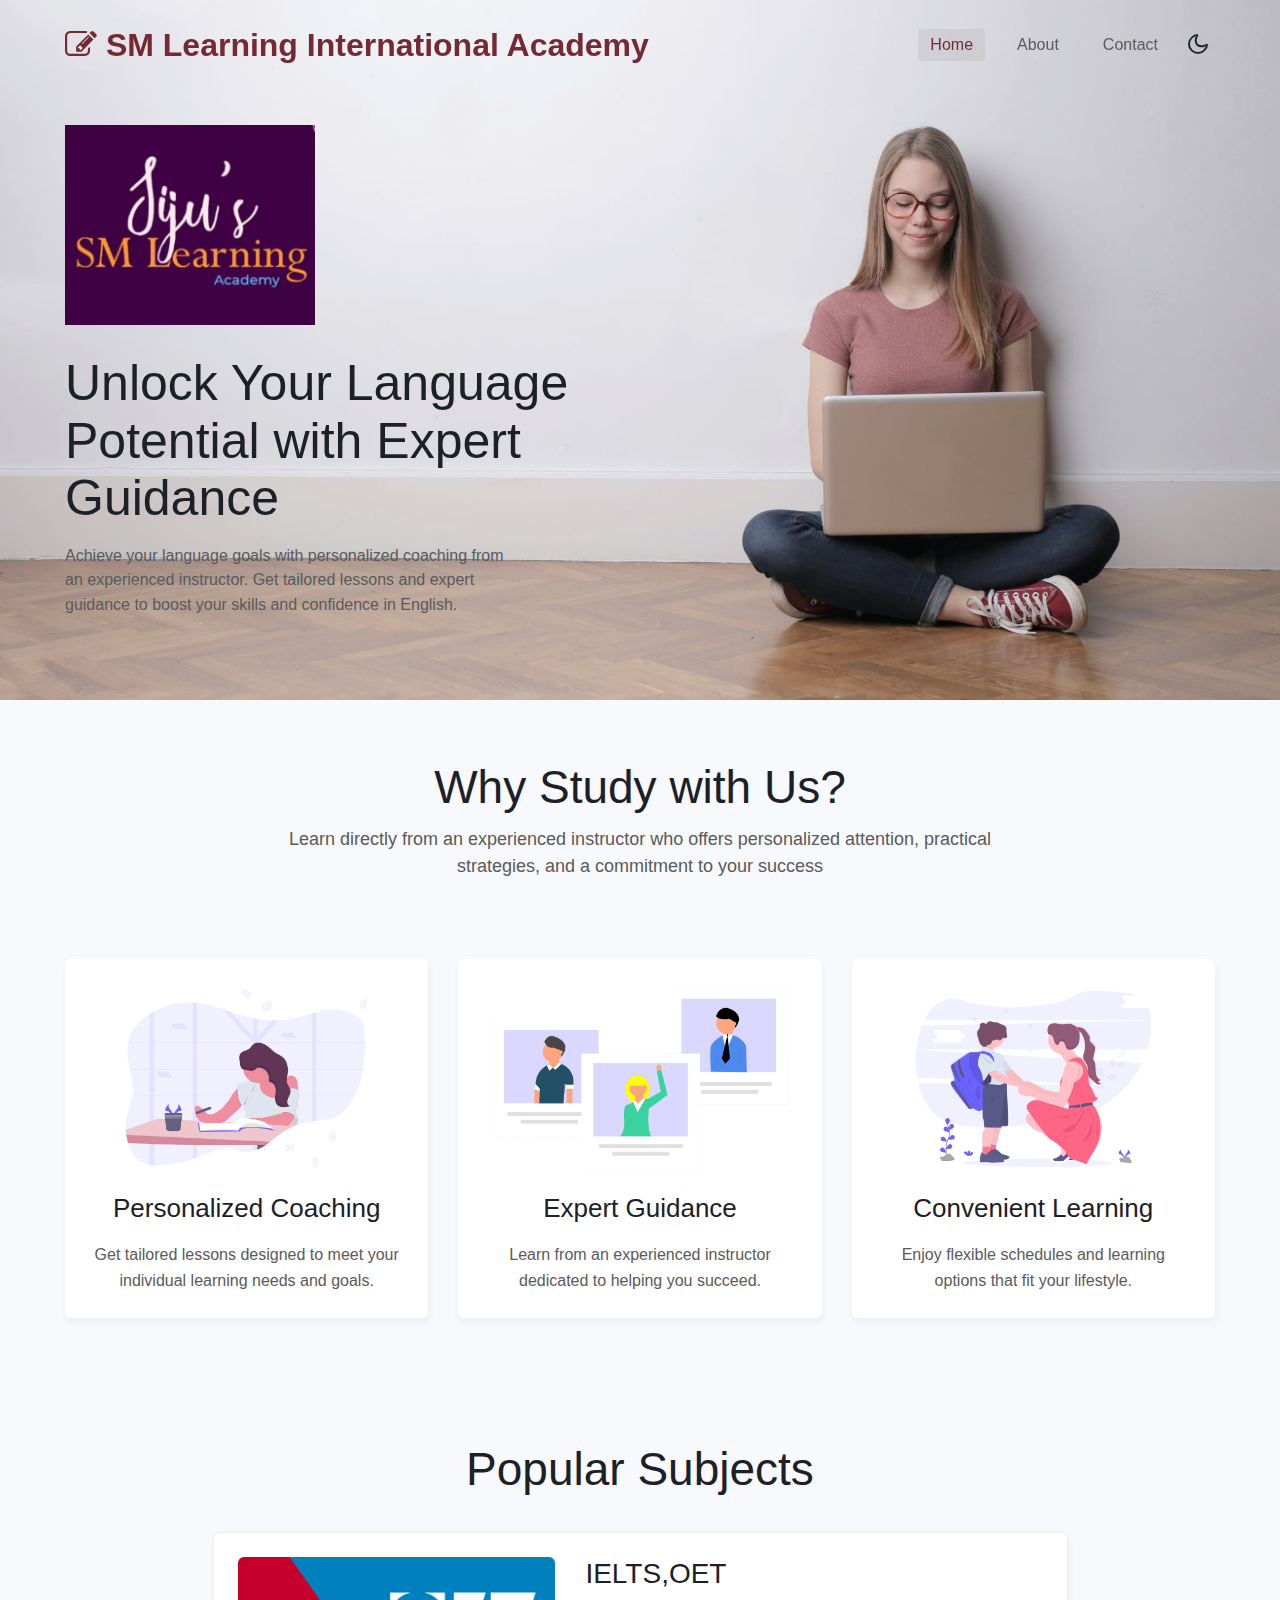
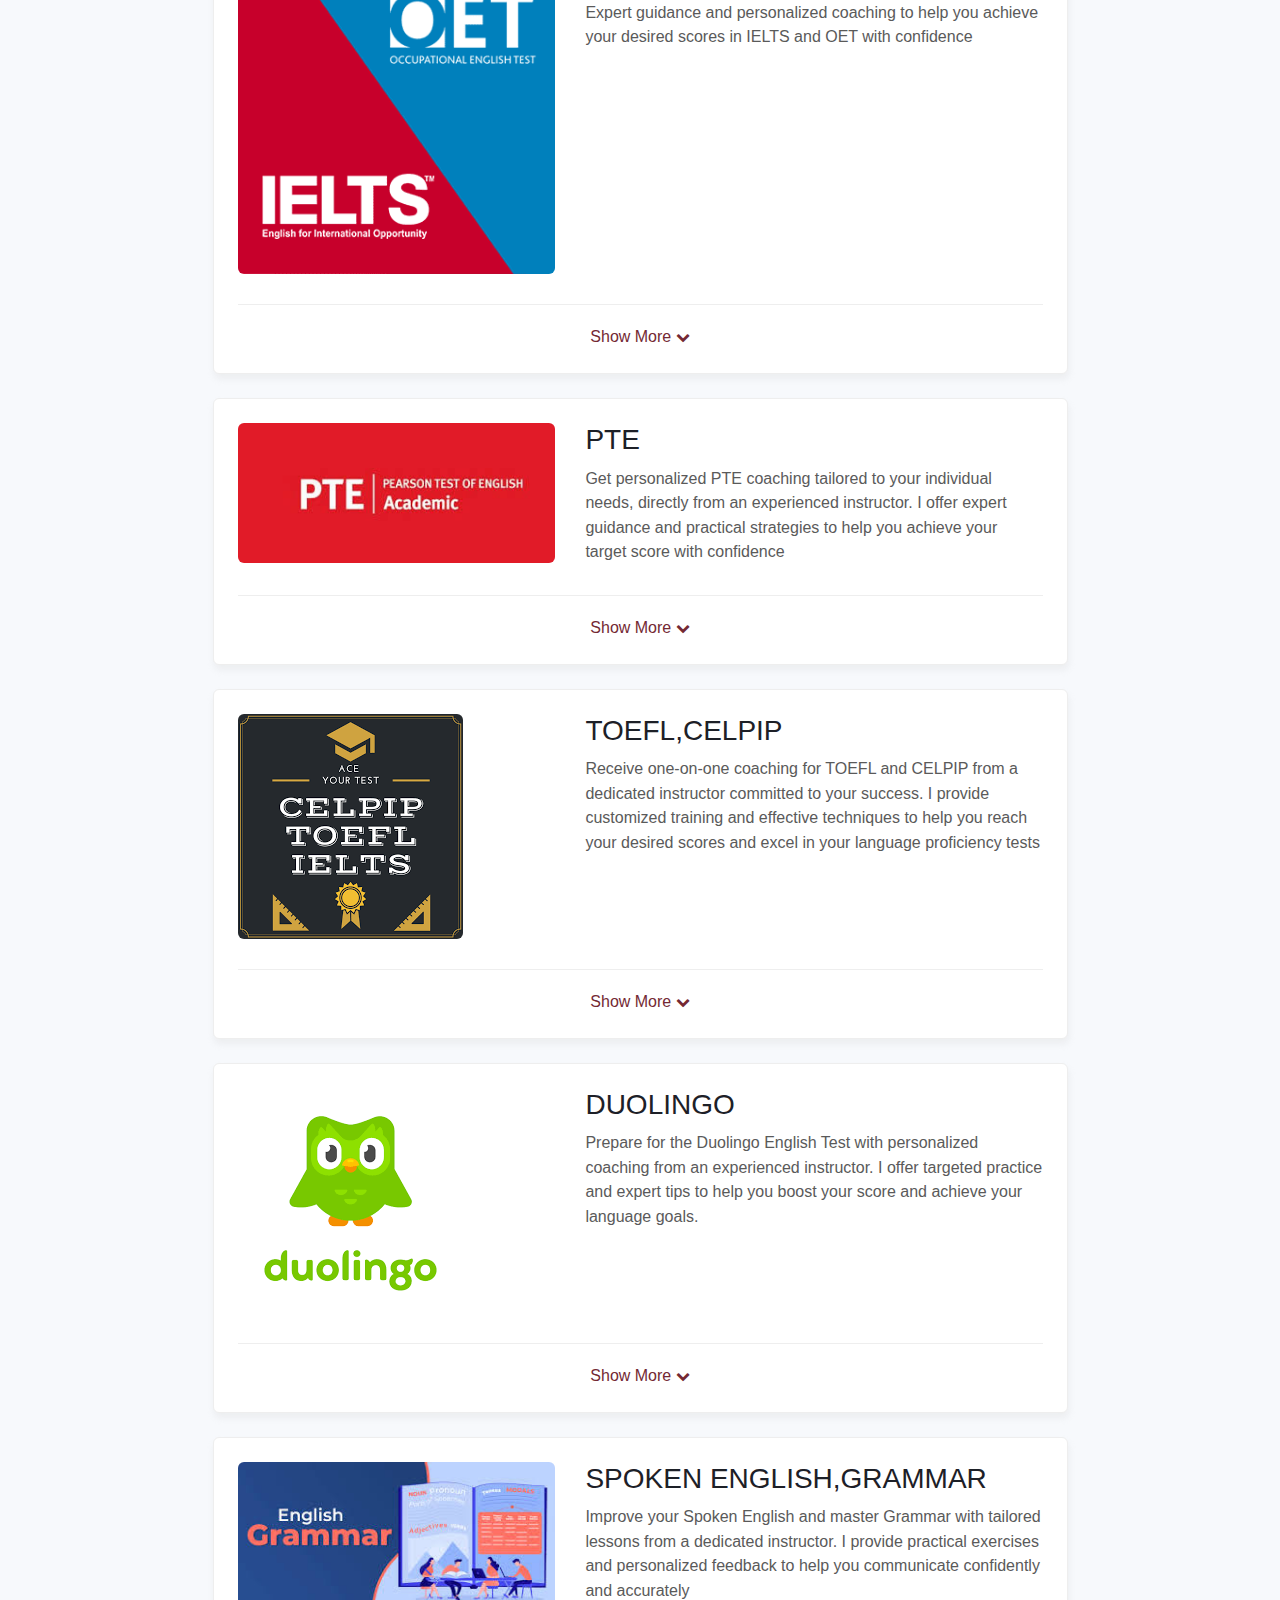
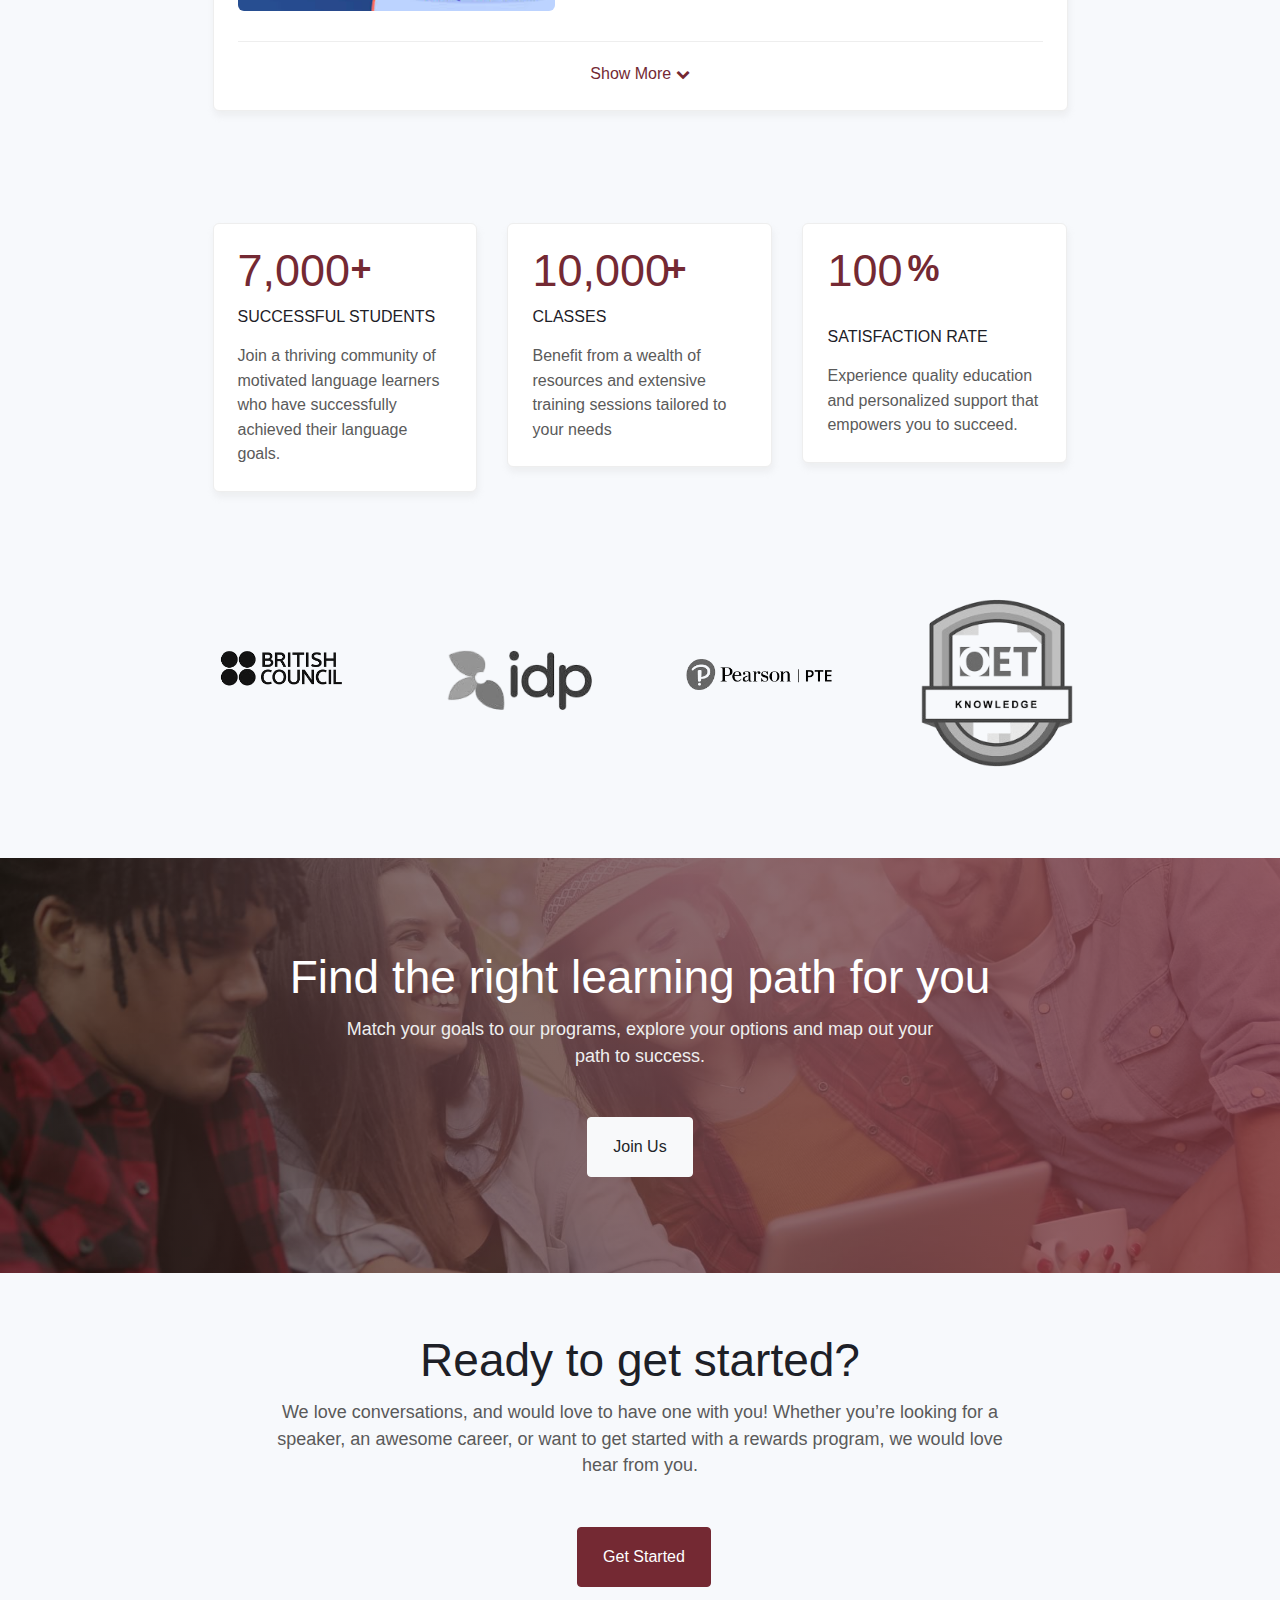
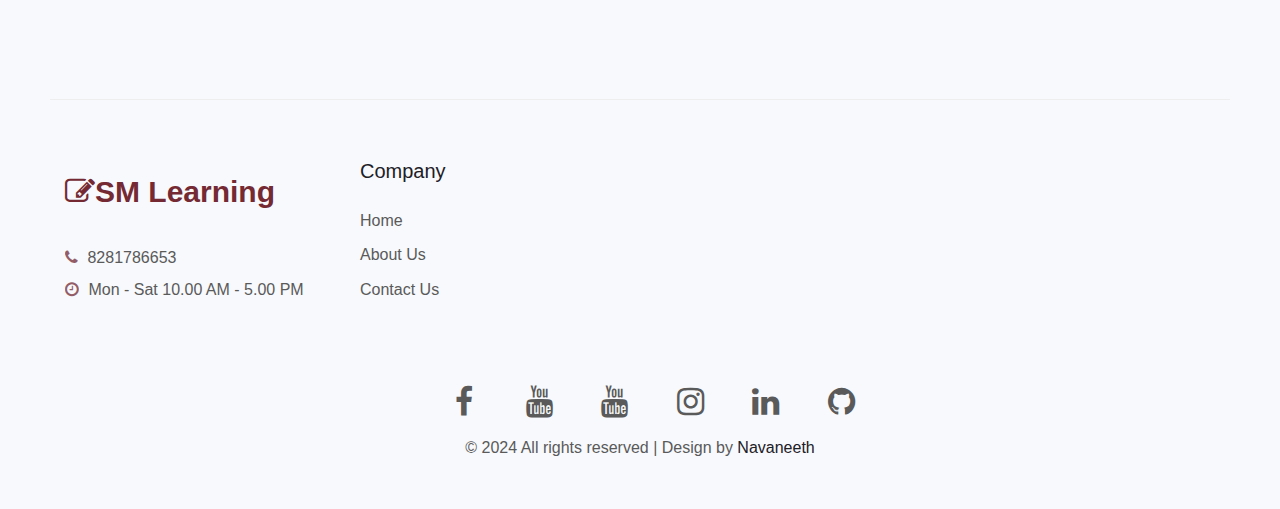
==== index.html @ f8448985 "Edited footer" ====
<!doctype html>
<html lang="en">
  <head>
    <!-- Required meta tags -->
    <meta charset="utf-8">
    <meta name="viewport" content="width=device-width, initial-scale=1, shrink-to-fit=no">

    <title>Siju's SM Learning International Academy</title>

    <!-- Template CSS -->
    <link rel="stylesheet" href="assets/css/style-starter.css">
  </head>
  <body>
<!--header-->
<section class="w3l-header">
  <header id="site-header" class="fixed-top">
    <div class="container">
      <nav class="navbar navbar-expand-lg navbar-dark stroke">

        <a class="navbar-brand md-2" href="index.html">
          <span class="fa fa-pencil-square-o"></span> SM Learning International Academy
        </a>
        <!-- if logo is image enable this   
    <a class="navbar-brand" href="#index.html">
        <img src="image-path" alt="Your logo" title="Your logo" style="height:35px;" />
    </a> -->
        <button class="navbar-toggler  collapsed bg-gradient" type="button" data-toggle="collapse" data-target="#navbarTogglerDemo02"
          aria-controls="navbarTogglerDemo02" aria-expanded="false" aria-label="Toggle navigation">
          <span class="navbar-toggler-icon fa icon-expand fa-bars"></span>
          <span class="navbar-toggler-icon fa icon-close fa-times"></span>
          </span>
        </button>

        <div class="collapse navbar-collapse" id="navbarTogglerDemo02">
          <ul class="navbar-nav ml-auto">
            <li class="nav-item active">
              <a class="nav-link" href="index.html">Home <span class="sr-only">(current)</span></a>
            </li>
            <li class="nav-item @@about-active">
              <a class="nav-link" href="about.html">About</a>
            </li>
            <li class="nav-item @@contact-active">
              <a class="nav-link" href="contact.html">Contact</a>
            </li>
          </ul>
        </div>
        <!-- toggle switch for light and dark theme -->
        <div class="mobile-position">
          <label class="theme-selector">
            <input type="checkbox" id="themeToggle">
            <i class="gg-sun"></i>
            <i class="gg-moon"></i>
          </label>
        </div>
        <!-- //toggle switch for light and dark theme -->
      </nav>
    </div>
  </header>
  <!--/header-->
</section>
<!-- index-block1 -->
<div class="w3l-index1">
  <div class="content">
    <div class="container">
      <div class="row align-items-center">
        <div class="col-lg-6 content-left">
          <img style="width:250px;height:200px;margin-bottom: 30px;" src="assets/images/sml.jpg">
          <h3>Unlock Your Language Potential with Expert Guidance
          </h3>
          <p class="mt-3 mb-lg-5 mb-4">Achieve your language goals with personalized coaching from an experienced instructor. Get tailored lessons and expert guidance to boost your skills and confidence in English.</p>
          
        </div>
      </div>
      <div class="clear"></div>
    </div>
  </div>
</div>
<!-- //index-block1 -->

<!-- index-block2 -->
<section class="w3l-index2 py-5">
  <div class="container py-md-3">
    <div class="header-section text-center mx-auto">
      <h3>Why Study with Us? </h3>
      <p class="my-3"> Learn directly from an experienced instructor who offers personalized attention, practical strategies, and a commitment to your success</p>
    </div>
    <div class="row bottom_grids pt-md-3 text-center">
      <div class="col-lg-4 col-md-6 mt-5">
        <div class="s-block">
          <a  class="d-block p-lg-4 p-3">
            <img src="assets/images/s1.png" alt="" class="img-fluid img-curve" />
            <h3 class="my-3">Personalized Coaching</h3>
            <p class="">Get tailored lessons designed to meet your individual learning needs and goals.</p>
          </a>
        </div>
      </div>
      <div class="col-lg-4 col-md-6 mt-5">
        <div class="s-block">
          <a  class="d-block p-lg-4 p-3">
            <img src="assets/images/s3.png" alt="" class="img-fluid img-curve" />
            <h3 class="my-3">Expert Guidance</h3>
            <p class="">Learn from an experienced instructor dedicated to helping you succeed.</p>
          </a>
        </div>
      </div>
      <div class="col-lg-4 col-md-6 mt-5">
        <div class="s-block">
          <a  class="d-block p-lg-4 p-3">
            <img src="assets/images/s2.png" alt="" class="img-fluid img-curve" />
            <h3 class="my-3">Convenient Learning</h3>
            <p class="">Enjoy flexible schedules and learning options that fit your lifestyle.</p>
          </a>
        </div>
      </div>
    </div>
  </div>
</section>
<!-- /index-block2 -->
<!-- index-block2 -->
<section class="w3l-index3 py-5">
  <div class="container py-md-3">
    <div class="header-section text-center mx-auto">
      <h3>Popular Subjects </h3>
    </div>
    <div class="row pt-md-3">
      <div class="col-lg-9 col-md-10 mx-auto">
        <div class="accordion" id="accordionExample">
          <div class="subject-card mt-4">
            <div class="subject-card-header p-0" id="headingOne">
              <a href="#" class="card__title p-3 p-lg-4 collapsed d-block" data-toggle="collapse" data-target="#collapseOne" aria-expanded="false"
                aria-controls="collapseOne">
                <div class="row">
                  <div class="col-md-5 subject-img">
                    <img src="assets/images/course1.png" class="img-fluid img-curve" alt="" />
                  </div>
                  <div class="col-md-7 subject-content mt-md-0 mt-4">
                    <h3>IELTS,OET</h3>
                    <p>Expert guidance and personalized coaching to help you achieve your desired scores in IELTS and OET with confidence</p>
                    
                  </div>
                </div>
                <span class="collapsed">
                  Show More <i class="fa fa-chevron-down" aria-hidden="true"></i>
                </span>
                <span class="expanded">
                  Show Less <i class="fa fa-chevron-up" aria-hidden="true"></i>
                </span>
              </a>
              
            </div>

            <div id="collapseOne" class="collapse" aria-labelledby="headingOne" data-parent="#accordionExample" >
              <div class="card-body p-3 p-lg-4">
                <div class="row">
                  <div class="col-md-6 pr-md-4">
                    <div class="course-details">
                      <h4>Why Study with Us?</h4>
                      <ul>
                        <li><img src="assets/images/check.png" alt="tick"> overall student-athelete GPA for Spring 2020</li>
                        <li><img src="assets/images/check.png" alt="tick"> bachelor's recipients were employed or both within six months of</li>
                        <li><img src="assets/images/check.png" alt="tick"> gradueates hold a position related to their degree or career objective</li>
                      </ul>
                    </div>
                    <div class="course-details mt-5">
                      <h4>Subject features:</h4>
                      <ol>
                        <li>overall student-athelete GPA for Spring 2020</li>
                        <li>bachelor's recipients were employed or both within six months of</li>
                        <li>gradueates hold a position related to their degree or career objective</li>
                        <li>overall student-athelete GPA for Spring 2020</li>
                        <li>bachelor's recipients were employed or both within six months of</li>
                        <li>gradueates hold a position related to their degree or career objective</li>
                      </ol>
                    </div>
                    <div class="course-details mt-5">
                      <h4>Subject overview:</h4>
                      <p class="mb-4">Lorem ipsum dolor sit amet consectetur adipisicing elit. Assumenda nisi fuga natus quis velit tenetur,
                        consectetur, temporibus ea quasi repellendus doloremque sit magnam dignissimos ut!</p>
                      <a class="btn btn-light" href="courses.html">View all Courses</a>
                    </div>
                  </div>
                  <div class="col-md-6 pl-md-4 mt-md-0 mt-5">
                    <div class="course-details">
                      <h4>Subject overview:</h4>
                      <p>Lorem ipsum dolor sit amet consectetur adipisicing elit. Assumenda nisi fuga natus quis velit tenetur, consectetur,
                        temporibus ea quasi repellendus doloremque sit magnam dignissimos ut!</p>
                      <img src="assets/images/banner.jpg" class="img-fluid img-curve my-3" alt="" />
                      <p>Lorem, ipsum dolor sit amet consectetur adipisicing elit.</p>
                    </div>
                    <div class="course-details mt-5">
                      <h4>Subject benefits:</h4>
                      <p class="mb-3">Lorem ipsum dolor sit amet consectetur adipisicing elit perferendis dignissimos!</p>
                      <ol>
                        <li>overall student-athelete GPA for Spring 2020</li>
                        <li>bachelor's recipients were employed or both within six months of</li>
                        <li>gradueates hold a position related to their degree or career objective</li>
                        <li>overall student-athelete GPA for Spring 2020</li>
                      </ol>
                    </div>
                  </div>
                </div>
              </div>
            </div>
          </div>

          <div class="subject-card mt-4">
            <div class="subject-card-header p-0" id="headingTwo">
              <a href="#" class="card__title p-3 p-lg-4 collapsed d-block" data-toggle="collapse" data-target="#collapseTwo" aria-expanded="false"
                aria-controls="collapseTwo">
                <div class="row">
                  <div class="col-md-5 subject-img">
                    <img src="assets/images/pte.png" class="img-fluid img-curve" alt="" />
                  </div>
                  <div class="col-md-7 subject-content mt-md-0 mt-4">
                    <h3>PTE</h3>
                    <p>Get personalized PTE coaching tailored to your individual needs, directly from an experienced instructor. I offer expert guidance and practical strategies to help you achieve your target score with confidence</p>
                    
                  </div>
                </div>
                <span class="collapsed">
                  Show More <i class="fa fa-chevron-down" aria-hidden="true"></i>
                </span>
                <span class="expanded">
                  Show Less <i class="fa fa-chevron-up" aria-hidden="true"></i>
                </span>
              </a>
            </div>
            <div id="collapseTwo" class="collapse" aria-labelledby="headingTwo" data-parent="#accordionExample" style="">
              <div class="card-body para__style">
                <div class="row">
                  <div class="col-md-6 pr-md-4">
                    <div class="course-details">
                      <h4>Why Study with Us?</h4>
                      <ul>
                        <li><img src="assets/images/check.png" alt="tick"> overall student-athelete GPA for Spring 2020</li>
                        <li><img src="assets/images/check.png" alt="tick"> bachelor's recipients were employed or both within six months of</li>
                        <li><img src="assets/images/check.png" alt="tick"> gradueates hold a position related to their degree or career objective</li>
                      </ul>
                    </div>
                    <div class="course-details mt-5">
                      <h4>Subject features:</h4>
                      <ol>
                        <li>overall student-athelete GPA for Spring 2020</li>
                        <li>bachelor's recipients were employed or both within six months of</li>
                        <li>gradueates hold a position related to their degree or career objective</li>
                        <li>overall student-athelete GPA for Spring 2020</li>
                        <li>bachelor's recipients were employed or both within six months of</li>
                        <li>gradueates hold a position related to their degree or career objective</li>
                      </ol>
                    </div>
                    <div class="course-details mt-5">
                      <h4>Subject overview:</h4>
                      <p class="mb-4">Lorem ipsum dolor sit amet consectetur adipisicing elit. Assumenda nisi fuga natus quis velit tenetur,
                        consectetur, temporibus ea quasi repellendus doloremque sit magnam dignissimos ut!</p>
                      <a class="btn btn-light" href="courses.html">View all Courses</a>
                    </div>
                  </div>
                  <div class="col-md-6 pl-md-4 mt-md-0 mt-5">
                    <div class="course-details">
                      <h4>Subject overview:</h4>
                      <p>Lorem ipsum dolor sit amet consectetur adipisicing elit. Assumenda nisi fuga natus quis velit tenetur, consectetur,
                        temporibus ea quasi repellendus doloremque sit magnam dignissimos ut!</p>
                      <img src="assets/images/banner.jpg" class="img-fluid img-curve my-3" alt="" />
                      <p>Lorem, ipsum dolor sit amet consectetur adipisicing elit.</p>
                    </div>
                    <div class="course-details mt-5">
                      <h4>Subject benefits:</h4>
                      <p class="mb-3">Lorem ipsum dolor sit amet consectetur adipisicing elit perferendis dignissimos!</p>
                      <ol>
                        <li>overall student-athelete GPA for Spring 2020</li>
                        <li>bachelor's recipients were employed or both within six months of</li>
                        <li>gradueates hold a position related to their degree or career objective</li>
                        <li>overall student-athelete GPA for Spring 2020</li>
                      </ol>
                    </div>
                  </div>
                </div>
              </div>
            </div>
          </div>

          <div class="subject-card mt-4">
            <div class="subject-card-header p-0" id="headingTwo">
              <a href="#" class="card__title p-3 p-lg-4 collapsed d-block" data-toggle="collapse" data-target="#collapseTwo" aria-expanded="false"
                aria-controls="collapseTwo">
                <div class="row">
                  <div class="col-md-5 subject-img">
                    <img src="assets/images/course2.png" class="img-fluid img-curve" alt="" />
                  </div>
                  <div class="col-md-7 subject-content mt-md-0 mt-4">
                    <h3>TOEFL,CELPIP</h3>
                    <p>Receive one-on-one coaching for TOEFL and CELPIP from a dedicated instructor committed to your success. I provide customized training and effective techniques to help you reach your desired scores and excel in your language proficiency tests</p>
                    
                  </div>
                </div>
                <span class="collapsed">
                  Show More <i class="fa fa-chevron-down" aria-hidden="true"></i>
                </span>
                <span class="expanded">
                  Show Less <i class="fa fa-chevron-up" aria-hidden="true"></i>
                </span>
              </a>
            </div>
            <div id="collapseTwo" class="collapse" aria-labelledby="headingTwo" data-parent="#accordionExample" style="">
              <div class="card-body para__style">
                <div class="row">
                  <div class="col-md-6 pr-md-4">
                    <div class="course-details">
                      <h4>Why Study with Us?</h4>
                      <ul>
                        <li><img src="assets/images/check.png" alt="tick"> overall student-athelete GPA for Spring 2020</li>
                        <li><img src="assets/images/check.png" alt="tick"> bachelor's recipients were employed or both within six months of</li>
                        <li><img src="assets/images/check.png" alt="tick"> gradueates hold a position related to their degree or career objective</li>
                      </ul>
                    </div>
                    <div class="course-details mt-5">
                      <h4>Subject features:</h4>
                      <ol>
                        <li>overall student-athelete GPA for Spring 2020</li>
                        <li>bachelor's recipients were employed or both within six months of</li>
                        <li>gradueates hold a position related to their degree or career objective</li>
                        <li>overall student-athelete GPA for Spring 2020</li>
                        <li>bachelor's recipients were employed or both within six months of</li>
                        <li>gradueates hold a position related to their degree or career objective</li>
                      </ol>
                    </div>
                    <div class="course-details mt-5">
                      <h4>Subject overview:</h4>
                      <p class="mb-4">Lorem ipsum dolor sit amet consectetur adipisicing elit. Assumenda nisi fuga natus quis velit tenetur,
                        consectetur, temporibus ea quasi repellendus doloremque sit magnam dignissimos ut!</p>
                      <a class="btn btn-light" href="courses.html">View all Courses</a>
                    </div>
                  </div>
                  <div class="col-md-6 pl-md-4 mt-md-0 mt-5">
                    <div class="course-details">
                      <h4>Subject overview:</h4>
                      <p>Lorem ipsum dolor sit amet consectetur adipisicing elit. Assumenda nisi fuga natus quis velit tenetur, consectetur,
                        temporibus ea quasi repellendus doloremque sit magnam dignissimos ut!</p>
                      <img src="assets/images/banner.jpg" class="img-fluid img-curve my-3" alt="" />
                      <p>Lorem, ipsum dolor sit amet consectetur adipisicing elit.</p>
                    </div>
                    <div class="course-details mt-5">
                      <h4>Subject benefits:</h4>
                      <p class="mb-3">Lorem ipsum dolor sit amet consectetur adipisicing elit perferendis dignissimos!</p>
                      <ol>
                        <li>overall student-athelete GPA for Spring 2020</li>
                        <li>bachelor's recipients were employed or both within six months of</li>
                        <li>gradueates hold a position related to their degree or career objective</li>
                        <li>overall student-athelete GPA for Spring 2020</li>
                      </ol>
                    </div>
                  </div>
                </div>
              </div>
            </div>
          </div>


          <div class="subject-card mt-4">
            <div class="subject-card-header p-0" id="headingTwo">
              <a href="#" class="card__title p-3 p-lg-4 collapsed d-block" data-toggle="collapse" data-target="#collapseTwo" aria-expanded="false"
                aria-controls="collapseTwo">
                <div class="row">
                  <div class="col-md-5 subject-img">
                    <img src="assets/images/duolingo.png" class="img-fluid img-curve" alt="" />
                  </div>
                  <div class="col-md-7 subject-content mt-md-0 mt-4">
                    <h3>DUOLINGO</h3>
                    <p>Prepare for the Duolingo English Test with personalized coaching from an experienced instructor. I offer targeted practice and expert tips to help you boost your score and achieve your language goals.</p>
                   
                  </div>
                </div>
                <span class="collapsed">
                  Show More <i class="fa fa-chevron-down" aria-hidden="true"></i>
                </span>
                <span class="expanded">
                  Show Less <i class="fa fa-chevron-up" aria-hidden="true"></i>
                </span>
              </a>
            </div>
            <div id="collapseTwo" class="collapse" aria-labelledby="headingTwo" data-parent="#accordionExample" style="">
              <div class="card-body para__style">
                <div class="row">
                  <div class="col-md-6 pr-md-4">
                    <div class="course-details">
                      <h4>Why Study with Us?</h4>
                      <ul>
                        <li><img src="assets/images/check.png" alt="tick"> overall student-athelete GPA for Spring 2020</li>
                        <li><img src="assets/images/check.png" alt="tick"> bachelor's recipients were employed or both within six months of</li>
                        <li><img src="assets/images/check.png" alt="tick"> gradueates hold a position related to their degree or career objective</li>
                      </ul>
                    </div>
                    <div class="course-details mt-5">
                      <h4>Subject features:</h4>
                      <ol>
                        <li>overall student-athelete GPA for Spring 2020</li>
                        <li>bachelor's recipients were employed or both within six months of</li>
                        <li>gradueates hold a position related to their degree or career objective</li>
                        <li>overall student-athelete GPA for Spring 2020</li>
                        <li>bachelor's recipients were employed or both within six months of</li>
                        <li>gradueates hold a position related to their degree or career objective</li>
                      </ol>
                    </div>
                    <div class="course-details mt-5">
                      <h4>Subject overview:</h4>
                      <p class="mb-4">Lorem ipsum dolor sit amet consectetur adipisicing elit. Assumenda nisi fuga natus quis velit tenetur,
                        consectetur, temporibus ea quasi repellendus doloremque sit magnam dignissimos ut!</p>
                      <a class="btn btn-light" href="courses.html">View all Courses</a>
                    </div>
                  </div>
                  <div class="col-md-6 pl-md-4 mt-md-0 mt-5">
                    <div class="course-details">
                      <h4>Subject overview:</h4>
                      <p>Lorem ipsum dolor sit amet consectetur adipisicing elit. Assumenda nisi fuga natus quis velit tenetur, consectetur,
                        temporibus ea quasi repellendus doloremque sit magnam dignissimos ut!</p>
                      <img src="assets/images/banner.jpg" class="img-fluid img-curve my-3" alt="" />
                      <p>Lorem, ipsum dolor sit amet consectetur adipisicing elit.</p>
                    </div>
                    <div class="course-details mt-5">
                      <h4>Subject benefits:</h4>
                      <p class="mb-3">Lorem ipsum dolor sit amet consectetur adipisicing elit perferendis dignissimos!</p>
                      <ol>
                        <li>overall student-athelete GPA for Spring 2020</li>
                        <li>bachelor's recipients were employed or both within six months of</li>
                        <li>gradueates hold a position related to their degree or career objective</li>
                        <li>overall student-athelete GPA for Spring 2020</li>
                      </ol>
                    </div>
                  </div>
                </div>
              </div>
            </div>
          </div>


          <div class="subject-card mt-4">
            <div class="subject-card-header p-0" id="headingThree">
              <a href="#" class="card__title p-3 p-lg-4 collapsed d-block" data-toggle="collapse" data-target="#collapseThree" aria-expanded="false"
                aria-controls="collapseThree">
                <div class="row">
                  <div class="col-md-5 subject-img">
                    <img src="assets/images/grammar.png" class="img-fluid img-curve" alt="" />
                  </div>
                  <div class="col-md-7 subject-content mt-md-0 mt-4">
                    <h3>SPOKEN ENGLISH,GRAMMAR</h3>
                    <p>Improve your Spoken English and master Grammar with tailored lessons from a dedicated instructor. I provide practical exercises and personalized feedback to help you communicate confidently and accurately</p>
                    
                  </div>
                </div>
                <span class="collapsed">
                  Show More <i class="fa fa-chevron-down" aria-hidden="true"></i>
                </span>
                <span class="expanded">
                  Show Less <i class="fa fa-chevron-up" aria-hidden="true"></i>
                </span>
              </a>
            </div>
            <div id="collapseThree" class="collapse" aria-labelledby="headingThree" data-parent="#accordionExample" style="">
              <div class="card-body para__style">
                <div class="row">
                  <div class="col-md-6 pr-md-4">
                    <div class="course-details">
                      <h4>Why Study with Us?</h4>
                      <ul>
                        <li><img src="assets/images/check.png" alt="tick"> overall student-athelete GPA for Spring 2020</li>
                        <li><img src="assets/images/check.png" alt="tick"> bachelor's recipients were employed or both within six months of</li>
                        <li><img src="assets/images/check.png" alt="tick"> gradueates hold a position related to their degree or career objective</li>
                      </ul>
                    </div>
                    <div class="course-details mt-5">
                      <h4>Subject features:</h4>
                      <ol>
                        <li>overall student-athelete GPA for Spring 2020</li>
                        <li>bachelor's recipients were employed or both within six months of</li>
                        <li>gradueates hold a position related to their degree or career objective</li>
                        <li>overall student-athelete GPA for Spring 2020</li>
                        <li>bachelor's recipients were employed or both within six months of</li>
                        <li>gradueates hold a position related to their degree or career objective</li>
                      </ol>
                    </div>
                    <div class="course-details mt-5">
                      <h4>Subject overview:</h4>
                      <p class="mb-4">Lorem ipsum dolor sit amet consectetur adipisicing elit. Assumenda nisi fuga natus quis velit tenetur,
                        consectetur, temporibus ea quasi repellendus doloremque sit magnam dignissimos ut!</p>
                      <a class="btn btn-light" href="courses.html">View all Courses</a>
                    </div>
                  </div>
                  <div class="col-md-6 pl-md-4  mt-md-0 mt-5">
                    <div class="course-details">
                      <h4>Subject overview:</h4>
                      <p>Lorem ipsum dolor sit amet consectetur adipisicing elit. Assumenda nisi fuga natus quis velit tenetur, consectetur,
                        temporibus ea quasi repellendus doloremque sit magnam dignissimos ut!</p>
                      <img src="assets/images/banner.jpg" class="img-fluid img-curve my-3" alt="" />
                      <p>Lorem, ipsum dolor sit amet consectetur adipisicing elit.</p>
                    </div>
                    <div class="course-details mt-5">
                      <h4>Subject benefits:</h4>
                      <p class="mb-3">Lorem ipsum dolor sit amet consectetur adipisicing elit perferendis dignissimos!</p>
                      <ol>
                        <li>overall student-athelete GPA for Spring 2020</li>
                        <li>bachelor's recipients were employed or both within six months of</li>
                        <li>gradueates hold a position related to their degree or career objective</li>
                        <li>overall student-athelete GPA for Spring 2020</li>
                      </ol>
                    </div>
                  </div>
                </div>
              </div>
            </div>
          </div>
        </div>
      </div>
    </div>
  </div>
</section>
<!-- /index-block2 -->

<!-- stats -->
<section class="w3l-stats pb-5 pt-4" id="stats">
  <div class="gallery-inner container pb-lg-3">
    <div class="row mt-4">
      <div class="col-lg-9 col-md-10 mx-auto">
        <div class="row stats-con align-items-stretch">
          <div class="col-lg-4 col-sm-6">
            <div class="stats_info counter_grid">
              <p class="counter">7,000</p><span style="margin-left: 113px; top: -61px;font-weight:600;  position: relative;  font-size: 36px; color: var(--primary-color);">+</span>
              <h4  style="    margin-top: -52px;"> Successful Students</h4>
              <p>Join a thriving community of motivated language learners who have successfully achieved their language goals.</p>
            </div>
          </div>
          <div class="col-lg-4 col-sm-6 mt-sm-0 mt-4">
            <div class="stats_info counter_grid1">
              <p class="counter">10,000</p> <span style="margin-left: 133px; top: -61px;font-weight:600;  position: relative;  font-size: 36px; color: var(--primary-color);">+</span>
              <h4 style="    margin-top: -52px;">Classes</h4>
              <p>Benefit from a wealth of resources and extensive training sessions tailored to your needs</p>
            </div>
          </div>
          <div class="col-lg-4 col-sm-6 mt-lg-0 mt-sm-5 mt-4">
            <div class="stats_info counter_grid">
              <p class="counter">100</p><span style="margin-left: 80px; top: -61px;font-weight:600;  position: relative;  font-size: 36px; color: var(--primary-color);">%</span>
              <h4  style="    margin-top: -32px;">Satisfaction Rate</h4>
              <p>Experience quality education and personalized support that empowers you to succeed.</p>
            </div>
          </div>
        </div>
      </div>
    </div>
  </div>
</section>
<!-- //stats -->
<!-- logos Section -->
<section class="w3l-logos pb-5">
  <div class="container py-lg-3">
    <div class="row">
      <div class="col-lg-10 mx-auto">
        <div class="owl-logos owl-carousel owl-theme logo-view">
          <div class="item">
            <img style="margin-top: 30px;" src="assets/images/logo1-removebg-preview.png" alt="company-logo" class="img-fluid">
          </div>
          <div class="item">
            <img style="margin-top: -10px;" src="assets/images/logo2__2_-removebg-preview.png" alt="company-logo" class="img-fluid">

          </div>
          <div class="item">
            <img style="margin-top: 30px;" src="assets/images/logo3-removebg-preview.png" alt="company-logo" class="img-fluid">

          </div>
          <div class="item">
            <img src="assets/images/logo4-removebg-preview.png" alt="company-logo" class="img-fluid">

          </div>
          <div class="item">
            <img style="margin-top: 30px;" src="assets/images/logo5-removebg-preview.png" alt="company-logo" class="img-fluid">

          </div>
        </div>
      </div>
    </div>
  </div>
</section>
<!-- //logos Section -->
<section class="w3l-index5 py-5 text-center">
  <div class="container py-lg-5">
    <div class="row">
      <div class="col-lg-9 col-md-10 mx-auto">
        <div class="header-section white join mb-5">
          <h3>Find the right learning path for you</h3>
          <p class="my-3">Match your goals to our programs, explore your options and map out your path to success.</p>
        </div>
        <a href="contact.html" class="btn btn-light theme-button">Join Us</a>
      </div>
    </div>
  </div>
</section>


<!-- subscribe section -->

<!-- //subscribe -->
<!-- getstarted -->
<section class="w3l-getstarted py-5">
  <div class="container py-md-3 text-center">
    <div class="header-section mx-auto">
      <h3>Ready to get started? </h3>
      <p class="my-3"> We love conversations, and would love to have one with you! Whether you’re looking for a speaker, an awesome career, or want to get started with a rewards program, we would love hear from you.</p>
    </div>
    <div class="buttons mt-5">
      <a href="contact.html" class="btn btn-primary theme-button ml-2">Get Started</a>
    </div>
  </div>
</section>
<!-- / getstarted -->
<footer>
  <!-- footer -->
  <section class="w3l-footer">
    <div class="w3l-footer-16-main py-5">
      <div class="container">
        <div class="row footer-border">
          <div class="col-lg-3 col-md-5 column pr-md-0">
            <h1><a href="index.html" class="footer-brand-logo"><span class="fa fa-pencil-square-o"></span>SM Learning</a></h1>
            
            <ul class="mt-4 contact">
              <li>
                <p><span class="fa fa-phone" aria-hidden="true"></span> <a href="tel:+44-255-366-88">8281786653</a></p>
              </li>
              <li>
                <p><span class="fa fa-clock-o" aria-hidden="true"></span> Mon - Sat 10.00 AM - 5.00 PM</p>
              </li>
            </ul>
          </div>
          
          <div class="col-lg-2 col-md-4 col-sm-6 column mt-md-0 mt-5">
            <h3>Company</h3>
            <ul class="footer-gd-16">
              <li><a href="index.html">Home</a></li>
              <li><a href="about.html">About Us</a></li>
              <li><a href="contact.html">Contact Us</a></li>
            </ul>
          </div>
        </div>
        <div class="below-section pt-4 mt-5 text-center">
          <div class="columns-2">
            <ul class="social">
              <li><a href="https://www.facebook.com/people/SM-learning/100064000809002/?mibextid=ZbWKwL"><span class="fa fa-facebook" aria-hidden="true"></span></a>
              </li>
              <li><a href="https://www.youtube.com/@smlearninginternationalacademy?si=-O8nKD7HLIxRUKFq"><span class="fa fa-youtube" aria-hidden="true"></span></a>
              </li>
              <li><a href="https://www.youtube.com/@sijustrickytips?si=5Sfcon71R12jaAiV"><span class="fa fa-youtube" aria-hidden="true"></span></a>
              </li>
              <li><a href="https://www.instagram.com/smlearninginternationalacademy/?igsh=MTJtd3o1czd0dzkzOA%3D%3D"><span class="fa fa-instagram" aria-hidden="true"></span></a>
              </li>
              <li><a href="https://www.linkedin.com/in/navaneeth-sankar-205254314/"><span class="fa fa-linkedin" aria-hidden="true"></span></a>
              </li>
              <li><a href="https://github.com/navaneethsankar07"><span class="fa fa-github" aria-hidden="true"></span></a>
              </li>
            </ul>
          </div>
          <div class="columns mt-3">
            <p>&copy; 2024 All rights reserved | Design by <a href="navaneeth.co">Navaneeth</a>
            </p>
          </div>
        </div>
      </div>
    </div>

    <!-- move top -->
    <button onclick="topFunction()" id="movetop" title="Go to top">
      <span class="fa fa-angle-up"></span>
    </button>
    <script>
      // When the user scrolls down 20px from the top of the document, show the button
      window.onscroll = function () {
        scrollFunction()
      };

      function scrollFunction() {
        if (document.body.scrollTop > 20 || document.documentElement.scrollTop > 20) {
          document.getElementById("movetop").style.display = "block";
        } else {
          document.getElementById("movetop").style.display = "none";
        }
      }

      // When the user clicks on the button, scroll to the top of the document
      function topFunction() {
        document.body.scrollTop = 0;
        document.documentElement.scrollTop = 0;
      }
    </script>
    <!-- //move top -->
    <script>
      $(function () {
        $('.navbar-toggler').click(function () {
          $('body').toggleClass('noscroll');
        })
      });
    </script>
  </section>
  <!-- //footer -->
</footer>

<!-- jQuery JS -->
<!-- <script src="assets/js/jquery-3.4.1.slim.min.js"></script> -->
<!-- jQuery JS -->
<script src="assets/js/jquery-1.9.1.min.js"></script>

<!-- Template JavaScript -->

<!-- owl carousel -->
<script src="assets/js/owl.carousel.js"></script>

<!-- script for testimonials -->
<script>
  $(document).ready(function () {
    $('.owl-testimonials').owlCarousel({
      loop: false,
      margin: 0,
      nav: false,
      responsiveClass: true,
      autoplay: true,
      autoplayTimeout: 5000,
      autoplaySpeed: 1000,
      autoplayHoverPause: false,
      responsive: {
        0: {
          items: 1,
          nav: false
        },
        480: {
          items: 1,
          nav: false
        },
        667: {
          items: 1,
          nav: false
        },
        1000: {
          items: 1,
          nav: false
        }
      }
    })
  })
</script>
<!-- //testimonials owlcarousel -->

<!-- logos for customers -->
<script>
  $(document).ready(function () {
    $('.owl-logos').owlCarousel({
      loop: true,
      margin: 0,
      nav: false,
      responsiveClass: true,
      autoplay: true,
      autoplayTimeout: 5000,
      autoplaySpeed: 1000,
      autoplayHoverPause: false,
      responsive: {
        0: {
          items: 2,
          nav: false
        },
        480: {
          items: 2,
          nav: false
        },
        667: {
          items: 3,
          nav: false
        },
        1000: {
          items: 4,
          nav: false
        }
      }
    })
  })
</script>
<!-- //logos owlcarousel -->

<!-- courses for customers -->
<script>
  $(document).ready(function () {
    $('.owl-courses').owlCarousel({
      loop: true,
      margin: 30,
      nav: false,
      responsiveClass: true,
      autoplay: true,
      autoplayTimeout: 5000,
      autoplaySpeed: 1000,
      autoplayHoverPause: false,
      responsive: {
        0: {
          items: 1
        },
        600: {
          items: 2
        },
        1000: {
          items: 3
        }
      }
    })
  })
</script>
<!-- //courses owlcarousel -->

<!-- magnific popup -->
<script src="assets/js/jquery.magnific-popup.min.js"></script>
<script>
  $(document).ready(function () {
    $('.popup-with-zoom-anim').magnificPopup({
      type: 'inline',

      fixedContentPos: false,
      fixedBgPos: true,

      overflowY: 'auto',

      closeBtnInside: true,
      preloader: false,

      midClick: true,
      removalDelay: 300,
      mainClass: 'my-mfp-zoom-in'
    });

    $('.popup-with-move-anim').magnificPopup({
      type: 'inline',

      fixedContentPos: false,
      fixedBgPos: true,

      overflowY: 'auto',

      closeBtnInside: true,
      preloader: false,

      midClick: true,
      removalDelay: 300,
      mainClass: 'my-mfp-slide-bottom'
    });
  });
</script>

<!-- responsive tabs -->
<script src="assets/js/easyResponsiveTabs.js"></script>

<!--Plug-in Initialisation-->
<script type="text/javascript">
  $(document).ready(function () {
    //Horizontal Tab
    $('#parentHorizontalTab').easyResponsiveTabs({
      type: 'default', //Types: default, vertical, accordion
      width: 'auto', //auto or any width like 600px
      fit: true, // 100% fit in a container
      tabidentify: 'hor_1', // The tab groups identifier
      activate: function (event) { // Callback function if tab is switched
        var $tab = $(this);
        var $info = $('#nested-tabInfo');
        var $name = $('span', $info);
        $name.text($tab.text());
        $info.show();
      }
    });
  });
</script>

<!-- stats number counter-->
<script src="assets/js/jquery.waypoints.min.js"></script>
<script src="assets/js/jquery.countup.js"></script>
<script>
  $('.counter').countUp();
</script>
<!-- //stats number counter -->

<!-- disable body scroll which navbar is in active -->
<script>
  $(function () {
    $('.navbar-toggler').click(function () {
      $('body').toggleClass('noscroll');
    })
  });
</script>
<!-- disable body scroll which navbar is in active -->

<!--/MENU-JS-->
<script>
  $(window).on("scroll", function () {
    var scroll = $(window).scrollTop();

    if (scroll >= 80) {
      $("#site-header").addClass("nav-fixed");
    } else {
      $("#site-header").removeClass("nav-fixed");
    }
  });

  //Main navigation Active Class Add Remove
  $(".navbar-toggler").on("click", function () {
    $("header").toggleClass("active");
  });
  $(document).on("ready", function () {
    if ($(window).width() > 991) {
      $("header").removeClass("active");
    }
    $(window).on("resize", function () {
      if ($(window).width() > 991) {
        $("header").removeClass("active");
      }
    });
  });
</script>
<!--//MENU-JS-->


<!--theme switcher dark and light mode script-->
<script>
  const bodyElement = document.querySelector('body');
  const themeToggle = document.querySelector('#themeToggle');
  const darkModeMql = window.matchMedia('(prefers-color-scheme: dark)');

  const currentTheme = localStorage.getItem('theme') ? localStorage.getItem('theme') : userPreference(darkModeMql);

  if (currentTheme) {
    bodyElement.classList.add(currentTheme);

    if (currentTheme === 'dark') {
      themeToggle.checked = true;
    }
  }

  function userPreference(e) {
    if (e.matches) {
      bodyElement.classList.add("dark");
      return "dark"
    } else {
      bodyElement.classList.remove("dark");
      return ""
    }
  }

  darkModeMql.addListener(userPreference);

  function themeSwitcher(e) {
    if (e.target.checked) {
      bodyElement.classList.add('dark');
      localStorage.setItem('theme', 'dark');
    } else {
      bodyElement.classList.remove('dark');
      localStorage.setItem('theme', '');
    }
  }

  themeToggle.addEventListener('change', themeSwitcher);
</script>
<!--//theme switcher dark and light mode script-->


<!-- Bootstrap JS -->
<script src="assets/js/bootstrap.min.js"></script>

</body>

</html>
---- assets/css/style-starter.css ----
/* Author: W3layouts
Author URL: http://w3layouts.com */


@charset "UTF-8";
/*!
 *  Font Awesome 4.7.0 by @davegandy - http://fontawesome.io - @fontawesome
 *  License - http://fontawesome.io/license (Font: SIL OFL 1.1, CSS: MIT License)
 */
/* FONT PATH
 * -------------------------- */
@font-face {
  font-family: 'FontAwesome';
  src: url("../fonts/fontawesome-webfont.eot?v=4.7.0");
  src: url("../fonts/fontawesome-webfont.eot?#iefix&v=4.7.0") format("embedded-opentype"), url("../fonts/fontawesome-webfont.woff2?v=4.7.0") format("woff2"), url("../fonts/fontawesome-webfont.woff?v=4.7.0") format("woff"), url("../fonts/fontawesome-webfont.ttf?v=4.7.0") format("truetype"), url("../fonts/fontawesome-webfont.svg?v=4.7.0#fontawesomeregular") format("svg");
  font-weight: normal;
  font-style: normal; }

.fa {
  display: inline-block;
  font: normal normal normal 14px/1 FontAwesome;
  font-size: inherit;
  text-rendering: auto;
  -webkit-font-smoothing: antialiased;
  -moz-osx-font-smoothing: grayscale; }

/* makes the font 33% larger relative to the icon container */
.fa-lg {
  font-size: 1.33333em;
  line-height: 0.75em;
  vertical-align: -15%; }

.fa-2x {
  font-size: 2em; }

.fa-3x {
  font-size: 3em; }

.fa-4x {
  font-size: 4em; }

.fa-5x {
  font-size: 5em; }

.fa-fw {
  width: 1.28571em;
  text-align: center; }

.fa-ul {
  padding-left: 0;
  margin-left: 2.14286em;
  list-style-type: none; }
  .fa-ul > li {
    position: relative; }

.fa-li {
  position: absolute;
  left: -2.14286em;
  width: 2.14286em;
  top: 0.14286em;
  text-align: center; }
  .fa-li.fa-lg {
    left: -1.85714em; }

.fa-border {
  padding: .2em .25em .15em;
  border: solid 0.08em #eee;
  border-radius: .1em; }

.fa-pull-left {
  float: left; }

.fa-pull-right {
  float: right; }

.fa.fa-pull-left {
  margin-right: .3em; }

.fa.fa-pull-right {
  margin-left: .3em; }

/* Deprecated as of 4.4.0 */
.pull-right {
  float: right; }

.pull-left {
  float: left; }

.fa.pull-left {
  margin-right: .3em; }

.fa.pull-right {
  margin-left: .3em; }

.fa-spin {
  -webkit-animation: fa-spin 2s infinite linear;
  animation: fa-spin 2s infinite linear; }

.fa-pulse {
  -webkit-animation: fa-spin 1s infinite steps(8);
  animation: fa-spin 1s infinite steps(8); }

@-webkit-keyframes fa-spin {
  0% {
    transform: rotate(0deg); }
  100% {
    transform: rotate(359deg); } }

@keyframes fa-spin {
  0% {
    transform: rotate(0deg); }
  100% {
    transform: rotate(359deg); } }

.fa-rotate-90 {
  -ms-filter: "progid:DXImageTransform.Microsoft.BasicImage(rotation=1)";
  transform: rotate(90deg); }

.fa-rotate-180 {
  -ms-filter: "progid:DXImageTransform.Microsoft.BasicImage(rotation=2)";
  transform: rotate(180deg); }

.fa-rotate-270 {
  -ms-filter: "progid:DXImageTransform.Microsoft.BasicImage(rotation=3)";
  transform: rotate(270deg); }

.fa-flip-horizontal {
  -ms-filter: "progid:DXImageTransform.Microsoft.BasicImage(rotation=0, mirror=1)";
  transform: scale(-1, 1); }

.fa-flip-vertical {
  -ms-filter: "progid:DXImageTransform.Microsoft.BasicImage(rotation=2, mirror=1)";
  transform: scale(1, -1); }

:root .fa-rotate-90,
:root .fa-rotate-180,
:root .fa-rotate-270,
:root .fa-flip-horizontal,
:root .fa-flip-vertical {
  -webkit-filter: none;
          filter: none; }

.fa-stack {
  position: relative;
  display: inline-block;
  width: 2em;
  height: 2em;
  line-height: 2em;
  vertical-align: middle; }

.fa-stack-1x, .fa-stack-2x {
  position: absolute;
  left: 0;
  width: 100%;
  text-align: center; }

.fa-stack-1x {
  line-height: inherit; }

.fa-stack-2x {
  font-size: 2em; }

.fa-inverse {
  color: #fff; }

/* Font Awesome uses the Unicode Private Use Area (PUA) to ensure screen
   readers do not read off random characters that represent icons */
.fa-glass:before {
  content: ""; }

.fa-music:before {
  content: ""; }

.fa-search:before {
  content: ""; }

.fa-envelope-o:before {
  content: ""; }

.fa-heart:before {
  content: ""; }

.fa-star:before {
  content: ""; }

.fa-star-o:before {
  content: ""; }

.fa-user:before {
  content: ""; }

.fa-film:before {
  content: ""; }

.fa-th-large:before {
  content: ""; }

.fa-th:before {
  content: ""; }

.fa-th-list:before {
  content: ""; }

.fa-check:before {
  content: ""; }

.fa-remove:before,
.fa-close:before,
.fa-times:before {
  content: ""; }

.fa-search-plus:before {
  content: ""; }

.fa-search-minus:before {
  content: ""; }

.fa-power-off:before {
  content: ""; }

.fa-signal:before {
  content: ""; }

.fa-gear:before,
.fa-cog:before {
  content: ""; }

.fa-trash-o:before {
  content: ""; }

.fa-home:before {
  content: ""; }

.fa-file-o:before {
  content: ""; }

.fa-clock-o:before {
  content: ""; }

.fa-road:before {
  content: ""; }

.fa-download:before {
  content: ""; }

.fa-arrow-circle-o-down:before {
  content: ""; }

.fa-arrow-circle-o-up:before {
  content: ""; }

.fa-inbox:before {
  content: ""; }

.fa-play-circle-o:before {
  content: ""; }

.fa-rotate-right:before,
.fa-repeat:before {
  content: ""; }

.fa-refresh:before {
  content: ""; }

.fa-list-alt:before {
  content: ""; }

.fa-lock:before {
  content: ""; }

.fa-flag:before {
  content: ""; }

.fa-headphones:before {
  content: ""; }

.fa-volume-off:before {
  content: ""; }

.fa-volume-down:before {
  content: ""; }

.fa-volume-up:before {
  content: ""; }

.fa-qrcode:before {
  content: ""; }

.fa-barcode:before {
  content: ""; }

.fa-tag:before {
  content: ""; }

.fa-tags:before {
  content: ""; }

.fa-book:before {
  content: ""; }

.fa-bookmark:before {
  content: ""; }

.fa-print:before {
  content: ""; }

.fa-camera:before {
  content: ""; }

.fa-font:before {
  content: ""; }

.fa-bold:before {
  content: ""; }

.fa-italic:before {
  content: ""; }

.fa-text-height:before {
  content: ""; }

.fa-text-width:before {
  content: ""; }

.fa-align-left:before {
  content: ""; }

.fa-align-center:before {
  content: ""; }

.fa-align-right:before {
  content: ""; }

.fa-align-justify:before {
  content: ""; }

.fa-list:before {
  content: ""; }

.fa-dedent:before,
.fa-outdent:before {
  content: ""; }

.fa-indent:before {
  content: ""; }

.fa-video-camera:before {
  content: ""; }

.fa-photo:before,
.fa-image:before,
.fa-picture-o:before {
  content: ""; }

.fa-pencil:before {
  content: ""; }

.fa-map-marker:before {
  content: ""; }

.fa-adjust:before {
  content: ""; }

.fa-tint:before {
  content: ""; }

.fa-edit:before,
.fa-pencil-square-o:before {
  content: ""; }

.fa-share-square-o:before {
  content: ""; }

.fa-check-square-o:before {
  content: ""; }

.fa-arrows:before {
  content: ""; }

.fa-step-backward:before {
  content: ""; }

.fa-fast-backward:before {
  content: ""; }

.fa-backward:before {
  content: ""; }

.fa-play:before {
  content: ""; }

.fa-pause:before {
  content: ""; }

.fa-stop:before {
  content: ""; }

.fa-forward:before {
  content: ""; }

.fa-fast-forward:before {
  content: ""; }

.fa-step-forward:before {
  content: ""; }

.fa-eject:before {
  content: ""; }

.fa-chevron-left:before {
  content: ""; }

.fa-chevron-right:before {
  content: ""; }

.fa-plus-circle:before {
  content: ""; }

.fa-minus-circle:before {
  content: ""; }

.fa-times-circle:before {
  content: ""; }

.fa-check-circle:before {
  content: ""; }

.fa-question-circle:before {
  content: ""; }

.fa-info-circle:before {
  content: ""; }

.fa-crosshairs:before {
  content: ""; }

.fa-times-circle-o:before {
  content: ""; }

.fa-check-circle-o:before {
  content: ""; }

.fa-ban:before {
  content: ""; }

.fa-arrow-left:before {
  content: ""; }

.fa-arrow-right:before {
  content: ""; }

.fa-arrow-up:before {
  content: ""; }

.fa-arrow-down:before {
  content: ""; }

.fa-mail-forward:before,
.fa-share:before {
  content: ""; }

.fa-expand:before {
  content: ""; }

.fa-compress:before {
  content: ""; }

.fa-plus:before {
  content: ""; }

.fa-minus:before {
  content: ""; }

.fa-asterisk:before {
  content: ""; }

.fa-exclamation-circle:before {
  content: ""; }

.fa-gift:before {
  content: ""; }

.fa-leaf:before {
  content: ""; }

.fa-fire:before {
  content: ""; }

.fa-eye:before {
  content: ""; }

.fa-eye-slash:before {
  content: ""; }

.fa-warning:before,
.fa-exclamation-triangle:before {
  content: ""; }

.fa-plane:before {
  content: ""; }

.fa-calendar:before {
  content: ""; }

.fa-random:before {
  content: ""; }

.fa-comment:before {
  content: ""; }

.fa-magnet:before {
  content: ""; }

.fa-chevron-up:before {
  content: ""; }

.fa-chevron-down:before {
  content: ""; }

.fa-retweet:before {
  content: ""; }

.fa-shopping-cart:before {
  content: ""; }

.fa-folder:before {
  content: ""; }

.fa-folder-open:before {
  content: ""; }

.fa-arrows-v:before {
  content: ""; }

.fa-arrows-h:before {
  content: ""; }

.fa-bar-chart-o:before,
.fa-bar-chart:before {
  content: ""; }

.fa-twitter-square:before {
  content: ""; }

.fa-facebook-square:before {
  content: ""; }

.fa-camera-retro:before {
  content: ""; }

.fa-key:before {
  content: ""; }

.fa-gears:before,
.fa-cogs:before {
  content: ""; }

.fa-comments:before {
  content: ""; }

.fa-thumbs-o-up:before {
  content: ""; }

.fa-thumbs-o-down:before {
  content: ""; }

.fa-star-half:before {
  content: ""; }

.fa-heart-o:before {
  content: ""; }

.fa-sign-out:before {
  content: ""; }

.fa-linkedin-square:before {
  content: ""; }

.fa-thumb-tack:before {
  content: ""; }

.fa-external-link:before {
  content: ""; }

.fa-sign-in:before {
  content: ""; }

.fa-trophy:before {
  content: ""; }

.fa-github-square:before {
  content: ""; }

.fa-upload:before {
  content: ""; }

.fa-lemon-o:before {
  content: ""; }

.fa-phone:before {
  content: ""; }

.fa-square-o:before {
  content: ""; }

.fa-bookmark-o:before {
  content: ""; }

.fa-phone-square:before {
  content: ""; }

.fa-twitter:before {
  content: ""; }

.fa-facebook-f:before,
.fa-facebook:before {
  content: ""; }

.fa-github:before {
  content: ""; }

.fa-unlock:before {
  content: ""; }

.fa-credit-card:before {
  content: ""; }

.fa-feed:before,
.fa-rss:before {
  content: ""; }

.fa-hdd-o:before {
  content: ""; }

.fa-bullhorn:before {
  content: ""; }

.fa-bell:before {
  content: ""; }

.fa-certificate:before {
  content: ""; }

.fa-hand-o-right:before {
  content: ""; }

.fa-hand-o-left:before {
  content: ""; }

.fa-hand-o-up:before {
  content: ""; }

.fa-hand-o-down:before {
  content: ""; }

.fa-arrow-circle-left:before {
  content: ""; }

.fa-arrow-circle-right:before {
  content: ""; }

.fa-arrow-circle-up:before {
  content: ""; }

.fa-arrow-circle-down:before {
  content: ""; }

.fa-globe:before {
  content: ""; }

.fa-wrench:before {
  content: ""; }

.fa-tasks:before {
  content: ""; }

.fa-filter:before {
  content: ""; }

.fa-briefcase:before {
  content: ""; }

.fa-arrows-alt:before {
  content: ""; }

.fa-group:before,
.fa-users:before {
  content: ""; }

.fa-chain:before,
.fa-link:before {
  content: ""; }

.fa-cloud:before {
  content: ""; }

.fa-flask:before {
  content: ""; }

.fa-cut:before,
.fa-scissors:before {
  content: ""; }

.fa-copy:before,
.fa-files-o:before {
  content: ""; }

.fa-paperclip:before {
  content: ""; }

.fa-save:before,
.fa-floppy-o:before {
  content: ""; }

.fa-square:before {
  content: ""; }

.fa-navicon:before,
.fa-reorder:before,
.fa-bars:before {
  content: ""; }

.fa-list-ul:before {
  content: ""; }

.fa-list-ol:before {
  content: ""; }

.fa-strikethrough:before {
  content: ""; }

.fa-underline:before {
  content: ""; }

.fa-table:before {
  content: ""; }

.fa-magic:before {
  content: ""; }

.fa-truck:before {
  content: ""; }

.fa-pinterest:before {
  content: ""; }

.fa-pinterest-square:before {
  content: ""; }

.fa-google-plus-square:before {
  content: ""; }

.fa-google-plus:before {
  content: ""; }

.fa-money:before {
  content: ""; }

.fa-caret-down:before {
  content: ""; }

.fa-caret-up:before {
  content: ""; }

.fa-caret-left:before {
  content: ""; }

.fa-caret-right:before {
  content: ""; }

.fa-columns:before {
  content: ""; }

.fa-unsorted:before,
.fa-sort:before {
  content: ""; }

.fa-sort-down:before,
.fa-sort-desc:before {
  content: ""; }

.fa-sort-up:before,
.fa-sort-asc:before {
  content: ""; }

.fa-envelope:before {
  content: ""; }

.fa-linkedin:before {
  content: ""; }

.fa-rotate-left:before,
.fa-undo:before {
  content: ""; }

.fa-legal:before,
.fa-gavel:before {
  content: ""; }

.fa-dashboard:before,
.fa-tachometer:before {
  content: ""; }

.fa-comment-o:before {
  content: ""; }

.fa-comments-o:before {
  content: ""; }

.fa-flash:before,
.fa-bolt:before {
  content: ""; }

.fa-sitemap:before {
  content: ""; }

.fa-umbrella:before {
  content: ""; }

.fa-paste:before,
.fa-clipboard:before {
  content: ""; }

.fa-lightbulb-o:before {
  content: ""; }

.fa-exchange:before {
  content: ""; }

.fa-cloud-download:before {
  content: ""; }

.fa-cloud-upload:before {
  content: ""; }

.fa-user-md:before {
  content: ""; }

.fa-stethoscope:before {
  content: ""; }

.fa-suitcase:before {
  content: ""; }

.fa-bell-o:before {
  content: ""; }

.fa-coffee:before {
  content: ""; }

.fa-cutlery:before {
  content: ""; }

.fa-file-text-o:before {
  content: ""; }

.fa-building-o:before {
  content: ""; }

.fa-hospital-o:before {
  content: ""; }

.fa-ambulance:before {
  content: ""; }

.fa-medkit:before {
  content: ""; }

.fa-fighter-jet:before {
  content: ""; }

.fa-beer:before {
  content: ""; }

.fa-h-square:before {
  content: ""; }

.fa-plus-square:before {
  content: ""; }

.fa-angle-double-left:before {
  content: ""; }

.fa-angle-double-right:before {
  content: ""; }

.fa-angle-double-up:before {
  content: ""; }

.fa-angle-double-down:before {
  content: ""; }

.fa-angle-left:before {
  content: ""; }

.fa-angle-right:before {
  content: ""; }

.fa-angle-up:before {
  content: ""; }

.fa-angle-down:before {
  content: ""; }

.fa-desktop:before {
  content: ""; }

.fa-laptop:before {
  content: ""; }

.fa-tablet:before {
  content: ""; }

.fa-mobile-phone:before,
.fa-mobile:before {
  content: ""; }

.fa-circle-o:before {
  content: ""; }

.fa-quote-left:before {
  content: ""; }

.fa-quote-right:before {
  content: ""; }

.fa-spinner:before {
  content: ""; }

.fa-circle:before {
  content: ""; }

.fa-mail-reply:before,
.fa-reply:before {
  content: ""; }

.fa-github-alt:before {
  content: ""; }

.fa-folder-o:before {
  content: ""; }

.fa-folder-open-o:before {
  content: ""; }

.fa-smile-o:before {
  content: ""; }

.fa-frown-o:before {
  content: ""; }

.fa-meh-o:before {
  content: ""; }

.fa-gamepad:before {
  content: ""; }

.fa-keyboard-o:before {
  content: ""; }

.fa-flag-o:before {
  content: ""; }

.fa-flag-checkered:before {
  content: ""; }

.fa-terminal:before {
  content: ""; }

.fa-code:before {
  content: ""; }

.fa-mail-reply-all:before,
.fa-reply-all:before {
  content: ""; }

.fa-star-half-empty:before,
.fa-star-half-full:before,
.fa-star-half-o:before {
  content: ""; }

.fa-location-arrow:before {
  content: ""; }

.fa-crop:before {
  content: ""; }

.fa-code-fork:before {
  content: ""; }

.fa-unlink:before,
.fa-chain-broken:before {
  content: ""; }

.fa-question:before {
  content: ""; }

.fa-info:before {
  content: ""; }

.fa-exclamation:before {
  content: ""; }

.fa-superscript:before {
  content: ""; }

.fa-subscript:before {
  content: ""; }

.fa-eraser:before {
  content: ""; }

.fa-puzzle-piece:before {
  content: ""; }

.fa-microphone:before {
  content: ""; }

.fa-microphone-slash:before {
  content: ""; }

.fa-shield:before {
  content: ""; }

.fa-calendar-o:before {
  content: ""; }

.fa-fire-extinguisher:before {
  content: ""; }

.fa-rocket:before {
  content: ""; }

.fa-maxcdn:before {
  content: ""; }

.fa-chevron-circle-left:before {
  content: ""; }

.fa-chevron-circle-right:before {
  content: ""; }

.fa-chevron-circle-up:before {
  content: ""; }

.fa-chevron-circle-down:before {
  content: ""; }

.fa-html5:before {
  content: ""; }

.fa-css3:before {
  content: ""; }

.fa-anchor:before {
  content: ""; }

.fa-unlock-alt:before {
  content: ""; }

.fa-bullseye:before {
  content: ""; }

.fa-ellipsis-h:before {
  content: ""; }

.fa-ellipsis-v:before {
  content: ""; }

.fa-rss-square:before {
  content: ""; }

.fa-play-circle:before {
  content: ""; }

.fa-ticket:before {
  content: ""; }

.fa-minus-square:before {
  content: ""; }

.fa-minus-square-o:before {
  content: ""; }

.fa-level-up:before {
  content: ""; }

.fa-level-down:before {
  content: ""; }

.fa-check-square:before {
  content: ""; }

.fa-pencil-square:before {
  content: ""; }

.fa-external-link-square:before {
  content: ""; }

.fa-share-square:before {
  content: ""; }

.fa-compass:before {
  content: ""; }

.fa-toggle-down:before,
.fa-caret-square-o-down:before {
  content: ""; }

.fa-toggle-up:before,
.fa-caret-square-o-up:before {
  content: ""; }

.fa-toggle-right:before,
.fa-caret-square-o-right:before {
  content: ""; }

.fa-euro:before,
.fa-eur:before {
  content: ""; }

.fa-gbp:before {
  content: ""; }

.fa-dollar:before,
.fa-usd:before {
  content: ""; }

.fa-rupee:before,
.fa-inr:before {
  content: ""; }

.fa-cny:before,
.fa-rmb:before,
.fa-yen:before,
.fa-jpy:before {
  content: ""; }

.fa-ruble:before,
.fa-rouble:before,
.fa-rub:before {
  content: ""; }

.fa-won:before,
.fa-krw:before {
  content: ""; }

.fa-bitcoin:before,
.fa-btc:before {
  content: ""; }

.fa-file:before {
  content: ""; }

.fa-file-text:before {
  content: ""; }

.fa-sort-alpha-asc:before {
  content: ""; }

.fa-sort-alpha-desc:before {
  content: ""; }

.fa-sort-amount-asc:before {
  content: ""; }

.fa-sort-amount-desc:before {
  content: ""; }

.fa-sort-numeric-asc:before {
  content: ""; }

.fa-sort-numeric-desc:before {
  content: ""; }

.fa-thumbs-up:before {
  content: ""; }

.fa-thumbs-down:before {
  content: ""; }

.fa-youtube-square:before {
  content: ""; }

.fa-youtube:before {
  content: ""; }

.fa-xing:before {
  content: ""; }

.fa-xing-square:before {
  content: ""; }

.fa-youtube-play:before {
  content: ""; }

.fa-dropbox:before {
  content: ""; }

.fa-stack-overflow:before {
  content: ""; }

.fa-instagram:before {
  content: ""; }

.fa-flickr:before {
  content: ""; }

.fa-adn:before {
  content: ""; }

.fa-bitbucket:before {
  content: ""; }

.fa-bitbucket-square:before {
  content: ""; }

.fa-tumblr:before {
  content: ""; }

.fa-tumblr-square:before {
  content: ""; }

.fa-long-arrow-down:before {
  content: ""; }

.fa-long-arrow-up:before {
  content: ""; }

.fa-long-arrow-left:before {
  content: ""; }

.fa-long-arrow-right:before {
  content: ""; }

.fa-apple:before {
  content: ""; }

.fa-windows:before {
  content: ""; }

.fa-android:before {
  content: ""; }

.fa-linux:before {
  content: ""; }

.fa-dribbble:before {
  content: ""; }

.fa-skype:before {
  content: ""; }

.fa-foursquare:before {
  content: ""; }

.fa-trello:before {
  content: ""; }

.fa-female:before {
  content: ""; }

.fa-male:before {
  content: ""; }

.fa-gittip:before,
.fa-gratipay:before {
  content: ""; }

.fa-sun-o:before {
  content: ""; }

.fa-moon-o:before {
  content: ""; }

.fa-archive:before {
  content: ""; }

.fa-bug:before {
  content: ""; }

.fa-vk:before {
  content: ""; }

.fa-weibo:before {
  content: ""; }

.fa-renren:before {
  content: ""; }

.fa-pagelines:before {
  content: ""; }

.fa-stack-exchange:before {
  content: ""; }

.fa-arrow-circle-o-right:before {
  content: ""; }

.fa-arrow-circle-o-left:before {
  content: ""; }

.fa-toggle-left:before,
.fa-caret-square-o-left:before {
  content: ""; }

.fa-dot-circle-o:before {
  content: ""; }

.fa-wheelchair:before {
  content: ""; }

.fa-vimeo-square:before {
  content: ""; }

.fa-turkish-lira:before,
.fa-try:before {
  content: ""; }

.fa-plus-square-o:before {
  content: ""; }

.fa-space-shuttle:before {
  content: ""; }

.fa-slack:before {
  content: ""; }

.fa-envelope-square:before {
  content: ""; }

.fa-wordpress:before {
  content: ""; }

.fa-openid:before {
  content: ""; }

.fa-institution:before,
.fa-bank:before,
.fa-university:before {
  content: ""; }

.fa-mortar-board:before,
.fa-graduation-cap:before {
  content: ""; }

.fa-yahoo:before {
  content: ""; }

.fa-google:before {
  content: ""; }

.fa-reddit:before {
  content: ""; }

.fa-reddit-square:before {
  content: ""; }

.fa-stumbleupon-circle:before {
  content: ""; }

.fa-stumbleupon:before {
  content: ""; }

.fa-delicious:before {
  content: ""; }

.fa-digg:before {
  content: ""; }

.fa-pied-piper-pp:before {
  content: ""; }

.fa-pied-piper-alt:before {
  content: ""; }

.fa-drupal:before {
  content: ""; }

.fa-joomla:before {
  content: ""; }

.fa-language:before {
  content: ""; }

.fa-fax:before {
  content: ""; }

.fa-building:before {
  content: ""; }

.fa-child:before {
  content: ""; }

.fa-paw:before {
  content: ""; }

.fa-spoon:before {
  content: ""; }

.fa-cube:before {
  content: ""; }

.fa-cubes:before {
  content: ""; }

.fa-behance:before {
  content: ""; }

.fa-behance-square:before {
  content: ""; }

.fa-steam:before {
  content: ""; }

.fa-steam-square:before {
  content: ""; }

.fa-recycle:before {
  content: ""; }

.fa-automobile:before,
.fa-car:before {
  content: ""; }

.fa-cab:before,
.fa-taxi:before {
  content: ""; }

.fa-tree:before {
  content: ""; }

.fa-spotify:before {
  content: ""; }

.fa-deviantart:before {
  content: ""; }

.fa-soundcloud:before {
  content: ""; }

.fa-database:before {
  content: ""; }

.fa-file-pdf-o:before {
  content: ""; }

.fa-file-word-o:before {
  content: ""; }

.fa-file-excel-o:before {
  content: ""; }

.fa-file-powerpoint-o:before {
  content: ""; }

.fa-file-photo-o:before,
.fa-file-picture-o:before,
.fa-file-image-o:before {
  content: ""; }

.fa-file-zip-o:before,
.fa-file-archive-o:before {
  content: ""; }

.fa-file-sound-o:before,
.fa-file-audio-o:before {
  content: ""; }

.fa-file-movie-o:before,
.fa-file-video-o:before {
  content: ""; }

.fa-file-code-o:before {
  content: ""; }

.fa-vine:before {
  content: ""; }

.fa-codepen:before {
  content: ""; }

.fa-jsfiddle:before {
  content: ""; }

.fa-life-bouy:before,
.fa-life-buoy:before,
.fa-life-saver:before,
.fa-support:before,
.fa-life-ring:before {
  content: ""; }

.fa-circle-o-notch:before {
  content: ""; }

.fa-ra:before,
.fa-resistance:before,
.fa-rebel:before {
  content: ""; }

.fa-ge:before,
.fa-empire:before {
  content: ""; }

.fa-git-square:before {
  content: ""; }

.fa-git:before {
  content: ""; }

.fa-y-combinator-square:before,
.fa-yc-square:before,
.fa-hacker-news:before {
  content: ""; }

.fa-tencent-weibo:before {
  content: ""; }

.fa-qq:before {
  content: ""; }

.fa-wechat:before,
.fa-weixin:before {
  content: ""; }

.fa-send:before,
.fa-paper-plane:before {
  content: ""; }

.fa-send-o:before,
.fa-paper-plane-o:before {
  content: ""; }

.fa-history:before {
  content: ""; }

.fa-circle-thin:before {
  content: ""; }

.fa-header:before {
  content: ""; }

.fa-paragraph:before {
  content: ""; }

.fa-sliders:before {
  content: ""; }

.fa-share-alt:before {
  content: ""; }

.fa-share-alt-square:before {
  content: ""; }

.fa-bomb:before {
  content: ""; }

.fa-soccer-ball-o:before,
.fa-futbol-o:before {
  content: ""; }

.fa-tty:before {
  content: ""; }

.fa-binoculars:before {
  content: ""; }

.fa-plug:before {
  content: ""; }

.fa-slideshare:before {
  content: ""; }

.fa-twitch:before {
  content: ""; }

.fa-yelp:before {
  content: ""; }

.fa-newspaper-o:before {
  content: ""; }

.fa-wifi:before {
  content: ""; }

.fa-calculator:before {
  content: ""; }

.fa-paypal:before {
  content: ""; }

.fa-google-wallet:before {
  content: ""; }

.fa-cc-visa:before {
  content: ""; }

.fa-cc-mastercard:before {
  content: ""; }

.fa-cc-discover:before {
  content: ""; }

.fa-cc-amex:before {
  content: ""; }

.fa-cc-paypal:before {
  content: ""; }

.fa-cc-stripe:before {
  content: ""; }

.fa-bell-slash:before {
  content: ""; }

.fa-bell-slash-o:before {
  content: ""; }

.fa-trash:before {
  content: ""; }

.fa-copyright:before {
  content: ""; }

.fa-at:before {
  content: ""; }

.fa-eyedropper:before {
  content: ""; }

.fa-paint-brush:before {
  content: ""; }

.fa-birthday-cake:before {
  content: ""; }

.fa-area-chart:before {
  content: ""; }

.fa-pie-chart:before {
  content: ""; }

.fa-line-chart:before {
  content: ""; }

.fa-lastfm:before {
  content: ""; }

.fa-lastfm-square:before {
  content: ""; }

.fa-toggle-off:before {
  content: ""; }

.fa-toggle-on:before {
  content: ""; }

.fa-bicycle:before {
  content: ""; }

.fa-bus:before {
  content: ""; }

.fa-ioxhost:before {
  content: ""; }

.fa-angellist:before {
  content: ""; }

.fa-cc:before {
  content: ""; }

.fa-shekel:before,
.fa-sheqel:before,
.fa-ils:before {
  content: ""; }

.fa-meanpath:before {
  content: ""; }

.fa-buysellads:before {
  content: ""; }

.fa-connectdevelop:before {
  content: ""; }

.fa-dashcube:before {
  content: ""; }

.fa-forumbee:before {
  content: ""; }

.fa-leanpub:before {
  content: ""; }

.fa-sellsy:before {
  content: ""; }

.fa-shirtsinbulk:before {
  content: ""; }

.fa-simplybuilt:before {
  content: ""; }

.fa-skyatlas:before {
  content: ""; }

.fa-cart-plus:before {
  content: ""; }

.fa-cart-arrow-down:before {
  content: ""; }

.fa-diamond:before {
  content: ""; }

.fa-ship:before {
  content: ""; }

.fa-user-secret:before {
  content: ""; }

.fa-motorcycle:before {
  content: ""; }

.fa-street-view:before {
  content: ""; }

.fa-heartbeat:before {
  content: ""; }

.fa-venus:before {
  content: ""; }

.fa-mars:before {
  content: ""; }

.fa-mercury:before {
  content: ""; }

.fa-intersex:before,
.fa-transgender:before {
  content: ""; }

.fa-transgender-alt:before {
  content: ""; }

.fa-venus-double:before {
  content: ""; }

.fa-mars-double:before {
  content: ""; }

.fa-venus-mars:before {
  content: ""; }

.fa-mars-stroke:before {
  content: ""; }

.fa-mars-stroke-v:before {
  content: ""; }

.fa-mars-stroke-h:before {
  content: ""; }

.fa-neuter:before {
  content: ""; }

.fa-genderless:before {
  content: ""; }

.fa-facebook-official:before {
  content: ""; }

.fa-pinterest-p:before {
  content: ""; }

.fa-whatsapp:before {
  content: ""; }

.fa-server:before {
  content: ""; }

.fa-user-plus:before {
  content: ""; }

.fa-user-times:before {
  content: ""; }

.fa-hotel:before,
.fa-bed:before {
  content: ""; }

.fa-viacoin:before {
  content: ""; }

.fa-train:before {
  content: ""; }

.fa-subway:before {
  content: ""; }

.fa-medium:before {
  content: ""; }

.fa-yc:before,
.fa-y-combinator:before {
  content: ""; }

.fa-optin-monster:before {
  content: ""; }

.fa-opencart:before {
  content: ""; }

.fa-expeditedssl:before {
  content: ""; }

.fa-battery-4:before,
.fa-battery:before,
.fa-battery-full:before {
  content: ""; }

.fa-battery-3:before,
.fa-battery-three-quarters:before {
  content: ""; }

.fa-battery-2:before,
.fa-battery-half:before {
  content: ""; }

.fa-battery-1:before,
.fa-battery-quarter:before {
  content: ""; }

.fa-battery-0:before,
.fa-battery-empty:before {
  content: ""; }

.fa-mouse-pointer:before {
  content: ""; }

.fa-i-cursor:before {
  content: ""; }

.fa-object-group:before {
  content: ""; }

.fa-object-ungroup:before {
  content: ""; }

.fa-sticky-note:before {
  content: ""; }

.fa-sticky-note-o:before {
  content: ""; }

.fa-cc-jcb:before {
  content: ""; }

.fa-cc-diners-club:before {
  content: ""; }

.fa-clone:before {
  content: ""; }

.fa-balance-scale:before {
  content: ""; }

.fa-hourglass-o:before {
  content: ""; }

.fa-hourglass-1:before,
.fa-hourglass-start:before {
  content: ""; }

.fa-hourglass-2:before,
.fa-hourglass-half:before {
  content: ""; }

.fa-hourglass-3:before,
.fa-hourglass-end:before {
  content: ""; }

.fa-hourglass:before {
  content: ""; }

.fa-hand-grab-o:before,
.fa-hand-rock-o:before {
  content: ""; }

.fa-hand-stop-o:before,
.fa-hand-paper-o:before {
  content: ""; }

.fa-hand-scissors-o:before {
  content: ""; }

.fa-hand-lizard-o:before {
  content: ""; }

.fa-hand-spock-o:before {
  content: ""; }

.fa-hand-pointer-o:before {
  content: ""; }

.fa-hand-peace-o:before {
  content: ""; }

.fa-trademark:before {
  content: ""; }

.fa-registered:before {
  content: ""; }

.fa-creative-commons:before {
  content: ""; }

.fa-gg:before {
  content: ""; }

.fa-gg-circle:before {
  content: ""; }

.fa-tripadvisor:before {
  content: ""; }

.fa-odnoklassniki:before {
  content: ""; }

.fa-odnoklassniki-square:before {
  content: ""; }

.fa-get-pocket:before {
  content: ""; }

.fa-wikipedia-w:before {
  content: ""; }

.fa-safari:before {
  content: ""; }

.fa-chrome:before {
  content: ""; }

.fa-firefox:before {
  content: ""; }

.fa-opera:before {
  content: ""; }

.fa-internet-explorer:before {
  content: ""; }

.fa-tv:before,
.fa-television:before {
  content: ""; }

.fa-contao:before {
  content: ""; }

.fa-500px:before {
  content: ""; }

.fa-amazon:before {
  content: ""; }

.fa-calendar-plus-o:before {
  content: ""; }

.fa-calendar-minus-o:before {
  content: ""; }

.fa-calendar-times-o:before {
  content: ""; }

.fa-calendar-check-o:before {
  content: ""; }

.fa-industry:before {
  content: ""; }

.fa-map-pin:before {
  content: ""; }

.fa-map-signs:before {
  content: ""; }

.fa-map-o:before {
  content: ""; }

.fa-map:before {
  content: ""; }

.fa-commenting:before {
  content: ""; }

.fa-commenting-o:before {
  content: ""; }

.fa-houzz:before {
  content: ""; }

.fa-vimeo:before {
  content: ""; }

.fa-black-tie:before {
  content: ""; }

.fa-fonticons:before {
  content: ""; }

.fa-reddit-alien:before {
  content: ""; }

.fa-edge:before {
  content: ""; }

.fa-credit-card-alt:before {
  content: ""; }

.fa-codiepie:before {
  content: ""; }

.fa-modx:before {
  content: ""; }

.fa-fort-awesome:before {
  content: ""; }

.fa-usb:before {
  content: ""; }

.fa-product-hunt:before {
  content: ""; }

.fa-mixcloud:before {
  content: ""; }

.fa-scribd:before {
  content: ""; }

.fa-pause-circle:before {
  content: ""; }

.fa-pause-circle-o:before {
  content: ""; }

.fa-stop-circle:before {
  content: ""; }

.fa-stop-circle-o:before {
  content: ""; }

.fa-shopping-bag:before {
  content: ""; }

.fa-shopping-basket:before {
  content: ""; }

.fa-hashtag:before {
  content: ""; }

.fa-bluetooth:before {
  content: ""; }

.fa-bluetooth-b:before {
  content: ""; }

.fa-percent:before {
  content: ""; }

.fa-gitlab:before {
  content: ""; }

.fa-wpbeginner:before {
  content: ""; }

.fa-wpforms:before {
  content: ""; }

.fa-envira:before {
  content: ""; }

.fa-universal-access:before {
  content: ""; }

.fa-wheelchair-alt:before {
  content: ""; }

.fa-question-circle-o:before {
  content: ""; }

.fa-blind:before {
  content: ""; }

.fa-audio-description:before {
  content: ""; }

.fa-volume-control-phone:before {
  content: ""; }

.fa-braille:before {
  content: ""; }

.fa-assistive-listening-systems:before {
  content: ""; }

.fa-asl-interpreting:before,
.fa-american-sign-language-interpreting:before {
  content: ""; }

.fa-deafness:before,
.fa-hard-of-hearing:before,
.fa-deaf:before {
  content: ""; }

.fa-glide:before {
  content: ""; }

.fa-glide-g:before {
  content: ""; }

.fa-signing:before,
.fa-sign-language:before {
  content: ""; }

.fa-low-vision:before {
  content: ""; }

.fa-viadeo:before {
  content: ""; }

.fa-viadeo-square:before {
  content: ""; }

.fa-snapchat:before {
  content: ""; }

.fa-snapchat-ghost:before {
  content: ""; }

.fa-snapchat-square:before {
  content: ""; }

.fa-pied-piper:before {
  content: ""; }

.fa-first-order:before {
  content: ""; }

.fa-yoast:before {
  content: ""; }

.fa-themeisle:before {
  content: ""; }

.fa-google-plus-circle:before,
.fa-google-plus-official:before {
  content: ""; }

.fa-fa:before,
.fa-font-awesome:before {
  content: ""; }

.fa-handshake-o:before {
  content: ""; }

.fa-envelope-open:before {
  content: ""; }

.fa-envelope-open-o:before {
  content: ""; }

.fa-linode:before {
  content: ""; }

.fa-address-book:before {
  content: ""; }

.fa-address-book-o:before {
  content: ""; }

.fa-vcard:before,
.fa-address-card:before {
  content: ""; }

.fa-vcard-o:before,
.fa-address-card-o:before {
  content: ""; }

.fa-user-circle:before {
  content: ""; }

.fa-user-circle-o:before {
  content: ""; }

.fa-user-o:before {
  content: ""; }

.fa-id-badge:before {
  content: ""; }

.fa-drivers-license:before,
.fa-id-card:before {
  content: ""; }

.fa-drivers-license-o:before,
.fa-id-card-o:before {
  content: ""; }

.fa-quora:before {
  content: ""; }

.fa-free-code-camp:before {
  content: ""; }

.fa-telegram:before {
  content: ""; }

.fa-thermometer-4:before,
.fa-thermometer:before,
.fa-thermometer-full:before {
  content: ""; }

.fa-thermometer-3:before,
.fa-thermometer-three-quarters:before {
  content: ""; }

.fa-thermometer-2:before,
.fa-thermometer-half:before {
  content: ""; }

.fa-thermometer-1:before,
.fa-thermometer-quarter:before {
  content: ""; }

.fa-thermometer-0:before,
.fa-thermometer-empty:before {
  content: ""; }

.fa-shower:before {
  content: ""; }

.fa-bathtub:before,
.fa-s15:before,
.fa-bath:before {
  content: ""; }

.fa-podcast:before {
  content: ""; }

.fa-window-maximize:before {
  content: ""; }

.fa-window-minimize:before {
  content: ""; }

.fa-window-restore:before {
  content: ""; }

.fa-times-rectangle:before,
.fa-window-close:before {
  content: ""; }

.fa-times-rectangle-o:before,
.fa-window-close-o:before {
  content: ""; }

.fa-bandcamp:before {
  content: ""; }

.fa-grav:before {
  content: ""; }

.fa-etsy:before {
  content: ""; }

.fa-imdb:before {
  content: ""; }

.fa-ravelry:before {
  content: ""; }

.fa-eercast:before {
  content: ""; }

.fa-microchip:before {
  content: ""; }

.fa-snowflake-o:before {
  content: ""; }

.fa-superpowers:before {
  content: ""; }

.fa-wpexplorer:before {
  content: ""; }

.fa-meetup:before {
  content: ""; }

.sr-only {
  position: absolute;
  width: 1px;
  height: 1px;
  padding: 0;
  margin: -1px;
  overflow: hidden;
  clip: rect(0, 0, 0, 0);
  border: 0; }

.sr-only-focusable:active, .sr-only-focusable:focus {
  position: static;
  width: auto;
  height: auto;
  margin: 0;
  overflow: visible;
  clip: auto; }

/*!
 * Bootstrap v4.4.1 (https://getbootstrap.com/)
 * Copyright 2011-2019 The Bootstrap Authors
 * Copyright 2011-2019 Twitter, Inc.
 * Licensed under MIT (https://github.com/twbs/bootstrap/blob/master/LICENSE)
 */
:root {
  --blue: #007bff;
  --indigo: #6610f2;
  --purple: #6f42c1;
  --pink: #e83e8c;
  --red: #dc3545;
  --orange: #fd7e14;
  --yellow: #ffc107;
  --green: #28a745;
  --teal: #20c997;
  --cyan: #17a2b8;
  --white: #fff;
  --gray: #6c757d;
  --gray-dark: #343a40;
  --primary: #742933;
  --secondary: #0d5fa8;
  --success: #28a745;
  --info: #17a2b8;
  --warning: #ffc107;
  --danger: #dc3545;
  --light: #f8f9fa;
  --dark: #343a40;
  --breakpoint-xs: 0;
  --breakpoint-sm: 576px;
  --breakpoint-md: 768px;
  --breakpoint-lg: 992px;
  --breakpoint-xl: 1200px;
  --font-family-sans-serif: -apple-system, BlinkMacSystemFont, "Segoe UI", Roboto, "Helvetica Neue", Arial, "Noto Sans", sans-serif, "Apple Color Emoji", "Segoe UI Emoji", "Segoe UI Symbol", "Noto Color Emoji";
  --font-family-monospace: SFMono-Regular, Menlo, Monaco, Consolas, "Liberation Mono", "Courier New", monospace; }

*,
*::before,
*::after {
  box-sizing: border-box; }

html {
  font-family: sans-serif;
  line-height: 1.15;
  -webkit-text-size-adjust: 100%;
  -webkit-tap-highlight-color: rgba(0, 0, 0, 0); }

article, aside, figcaption, figure, footer, header, hgroup, main, nav, section {
  display: block; }

body {
  margin: 0;
  font-family: -apple-system, BlinkMacSystemFont, "Segoe UI", Roboto, "Helvetica Neue", Arial, "Noto Sans", sans-serif, "Apple Color Emoji", "Segoe UI Emoji", "Segoe UI Symbol", "Noto Color Emoji";
  font-size: 1rem;
  font-weight: 400;
  line-height: 1.5;
  color: #212529;
  text-align: left;
  background-color: #fff; }

[tabindex="-1"]:focus:not(:focus-visible) {
  outline: 0 !important; }

hr {
  box-sizing: content-box;
  height: 0;
  overflow: visible; }

h1, h2, h3, h4, h5, h6 {
  margin-top: 0;
  margin-bottom: 0.5rem; }

p {
  margin-top: 0;
  margin-bottom: 1rem; }

abbr[title],
abbr[data-original-title] {
  text-decoration: underline;
  -webkit-text-decoration: underline dotted;
          text-decoration: underline dotted;
  cursor: help;
  border-bottom: 0;
  -webkit-text-decoration-skip-ink: none;
          text-decoration-skip-ink: none; }

address {
  margin-bottom: 1rem;
  font-style: normal;
  line-height: inherit; }

ol,
ul,
dl {
  margin-top: 0;
  margin-bottom: 1rem; }

ol ol,
ul ul,
ol ul,
ul ol {
  margin-bottom: 0; }

dt {
  font-weight: 700; }

dd {
  margin-bottom: .5rem;
  margin-left: 0; }

blockquote {
  margin: 0 0 1rem; }

b,
strong {
  font-weight: bolder; }

small {
  font-size: 80%; }

sub,
sup {
  position: relative;
  font-size: 75%;
  line-height: 0;
  vertical-align: baseline; }

sub {
  bottom: -.25em; }

sup {
  top: -.5em; }

a {
  color: #742933;
  text-decoration: none;
  background-color: transparent; }
  a:hover {
    color: #3b151a;
    text-decoration: underline; }

a:not([href]) {
  color: inherit;
  text-decoration: none; }
  a:not([href]):hover {
    color: inherit;
    text-decoration: none; }

pre,
code,
kbd,
samp {
  font-family: SFMono-Regular, Menlo, Monaco, Consolas, "Liberation Mono", "Courier New", monospace;
  font-size: 1em; }

pre {
  margin-top: 0;
  margin-bottom: 1rem;
  overflow: auto; }

figure {
  margin: 0 0 1rem; }

img {
  vertical-align: middle;
  border-style: none; }

svg {
  overflow: hidden;
  vertical-align: middle; }

table {
  border-collapse: collapse; }

caption {
  padding-top: 0.75rem;
  padding-bottom: 0.75rem;
  color: #6c757d;
  text-align: left;
  caption-side: bottom; }

th {
  text-align: inherit; }

label {
  display: inline-block;
  margin-bottom: 0.5rem; }

button {
  border-radius: 0; }

button:focus {
  outline: 1px dotted;
  outline: 5px auto -webkit-focus-ring-color; }

input,
button,
select,
optgroup,
textarea {
  margin: 0;
  font-family: inherit;
  font-size: inherit;
  line-height: inherit; }

button,
input {
  overflow: visible; }

button,
select {
  text-transform: none; }

select {
  word-wrap: normal; }

button,
[type="button"],
[type="reset"],
[type="submit"] {
  -webkit-appearance: button; }

button:not(:disabled),
[type="button"]:not(:disabled),
[type="reset"]:not(:disabled),
[type="submit"]:not(:disabled) {
  cursor: pointer; }

button::-moz-focus-inner,
[type="button"]::-moz-focus-inner,
[type="reset"]::-moz-focus-inner,
[type="submit"]::-moz-focus-inner {
  padding: 0;
  border-style: none; }

input[type="radio"],
input[type="checkbox"] {
  box-sizing: border-box;
  padding: 0; }

input[type="date"],
input[type="time"],
input[type="datetime-local"],
input[type="month"] {
  -webkit-appearance: listbox; }

textarea {
  overflow: auto;
  resize: vertical; }

fieldset {
  min-width: 0;
  padding: 0;
  margin: 0;
  border: 0; }

legend {
  display: block;
  width: 100%;
  max-width: 100%;
  padding: 0;
  margin-bottom: .5rem;
  font-size: 1.5rem;
  line-height: inherit;
  color: inherit;
  white-space: normal; }
  @media (max-width: 1200px) {
    legend {
      font-size: calc(1.275rem + 0.3vw) ; } }

progress {
  vertical-align: baseline; }

[type="number"]::-webkit-inner-spin-button,
[type="number"]::-webkit-outer-spin-button {
  height: auto; }

[type="search"] {
  outline-offset: -2px;
  -webkit-appearance: none; }

[type="search"]::-webkit-search-decoration {
  -webkit-appearance: none; }

::-webkit-file-upload-button {
  font: inherit;
  -webkit-appearance: button; }

output {
  display: inline-block; }

summary {
  display: list-item;
  cursor: pointer; }

template {
  display: none; }

[hidden] {
  display: none !important; }

h1, h2, h3, h4, h5, h6,
.h1, .h2, .h3, .h4, .h5, .h6 {
  margin-bottom: 0.5rem;
  font-weight: 500;
  line-height: 1.2; }

h1, .h1 {
  font-size: 2.5rem; }
  @media (max-width: 1200px) {
    h1, .h1 {
      font-size: calc(1.375rem + 1.5vw) ; } }

h2, .h2 {
  font-size: 2rem; }
  @media (max-width: 1200px) {
    h2, .h2 {
      font-size: calc(1.325rem + 0.9vw) ; } }

h3, .h3 {
  font-size: 1.75rem; }
  @media (max-width: 1200px) {
    h3, .h3 {
      font-size: calc(1.3rem + 0.6vw) ; } }

h4, .h4 {
  font-size: 1.5rem; }
  @media (max-width: 1200px) {
    h4, .h4 {
      font-size: calc(1.275rem + 0.3vw) ; } }

h5, .h5 {
  font-size: 1.25rem; }

h6, .h6 {
  font-size: 1rem; }

.lead {
  font-size: 1.25rem;
  font-weight: 300; }

.display-1 {
  font-size: 6rem;
  font-weight: 300;
  line-height: 1.2; }
  @media (max-width: 1200px) {
    .display-1 {
      font-size: calc(1.725rem + 5.7vw) ; } }

.display-2 {
  font-size: 5.5rem;
  font-weight: 300;
  line-height: 1.2; }
  @media (max-width: 1200px) {
    .display-2 {
      font-size: calc(1.675rem + 5.1vw) ; } }

.display-3 {
  font-size: 4.5rem;
  font-weight: 300;
  line-height: 1.2; }
  @media (max-width: 1200px) {
    .display-3 {
      font-size: calc(1.575rem + 3.9vw) ; } }

.display-4 {
  font-size: 3.5rem;
  font-weight: 300;
  line-height: 1.2; }
  @media (max-width: 1200px) {
    .display-4 {
      font-size: calc(1.475rem + 2.7vw) ; } }

hr {
  margin-top: 1rem;
  margin-bottom: 1rem;
  border: 0;
  border-top: 1px solid rgba(0, 0, 0, 0.1); }

small,
.small {
  font-size: 80%;
  font-weight: 400; }

mark,
.mark {
  padding: 0.2em;
  background-color: #fcf8e3; }

.list-unstyled {
  padding-left: 0;
  list-style: none; }

.list-inline {
  padding-left: 0;
  list-style: none; }

.list-inline-item {
  display: inline-block; }
  .list-inline-item:not(:last-child) {
    margin-right: 0.5rem; }

.initialism {
  font-size: 90%;
  text-transform: uppercase; }

.blockquote {
  margin-bottom: 1rem;
  font-size: 1.25rem; }

.blockquote-footer {
  display: block;
  font-size: 80%;
  color: #6c757d; }
  .blockquote-footer::before {
    content: "\2014\00A0"; }

.img-fluid {
  max-width: 100%;
  height: auto; }

.img-thumbnail {
  padding: 0.25rem;
  background-color: #fff;
  border: 1px solid #dee2e6;
  border-radius: 0.25rem;
  max-width: 100%;
  height: auto; }

.figure {
  display: inline-block; }

.figure-img {
  margin-bottom: 0.5rem;
  line-height: 1; }

.figure-caption {
  font-size: 90%;
  color: #6c757d; }

code {
  font-size: 87.5%;
  color: #e83e8c;
  word-wrap: break-word; }
  a > code {
    color: inherit; }

kbd {
  padding: 0.2rem 0.4rem;
  font-size: 87.5%;
  color: #fff;
  background-color: #212529;
  border-radius: 0.2rem; }
  kbd kbd {
    padding: 0;
    font-size: 100%;
    font-weight: 700; }

pre {
  display: block;
  font-size: 87.5%;
  color: #212529; }
  pre code {
    font-size: inherit;
    color: inherit;
    word-break: normal; }

.pre-scrollable {
  max-height: 340px;
  overflow-y: scroll; }

.container {
  width: 100%;
  padding-right: 15px;
  padding-left: 15px;
  margin-right: auto;
  margin-left: auto; }
  @media (min-width: 576px) {
    .container {
      max-width: 540px; } }
  @media (min-width: 768px) {
    .container {
      max-width: 720px; } }
  @media (min-width: 992px) {
    .container {
      max-width: 960px; } }
  @media (min-width: 1200px) {
    .container {
      max-width: 1140px; } }

.container-fluid, .container-sm, .container-md, .container-lg, .container-xl {
  width: 100%;
  padding-right: 15px;
  padding-left: 15px;
  margin-right: auto;
  margin-left: auto; }

@media (min-width: 576px) {
  .container, .container-sm {
    max-width: 540px; } }

@media (min-width: 768px) {
  .container, .container-sm, .container-md {
    max-width: 720px; } }

@media (min-width: 992px) {
  .container, .container-sm, .container-md, .container-lg {
    max-width: 960px; } }

@media (min-width: 1200px) {
  .container, .container-sm, .container-md, .container-lg, .container-xl {
    max-width: 1140px; } }

.row {
  display: flex;
  flex-wrap: wrap;
  margin-right: -15px;
  margin-left: -15px; }

.no-gutters {
  margin-right: 0;
  margin-left: 0; }
  .no-gutters > .col,
  .no-gutters > [class*="col-"] {
    padding-right: 0;
    padding-left: 0; }

.col-1, .col-2, .col-3, .col-4, .col-5, .col-6, .col-7, .col-8, .col-9, .col-10, .col-11, .col-12, .col,
.col-auto, .col-sm-1, .col-sm-2, .col-sm-3, .col-sm-4, .col-sm-5, .col-sm-6, .col-sm-7, .col-sm-8, .col-sm-9, .col-sm-10, .col-sm-11, .col-sm-12, .col-sm,
.col-sm-auto, .col-md-1, .col-md-2, .col-md-3, .col-md-4, .col-md-5, .col-md-6, .col-md-7, .col-md-8, .col-md-9, .col-md-10, .col-md-11, .col-md-12, .col-md,
.col-md-auto, .col-lg-1, .col-lg-2, .col-lg-3, .col-lg-4, .col-lg-5, .col-lg-6, .col-lg-7, .col-lg-8, .col-lg-9, .col-lg-10, .col-lg-11, .col-lg-12, .col-lg,
.col-lg-auto, .col-xl-1, .col-xl-2, .col-xl-3, .col-xl-4, .col-xl-5, .col-xl-6, .col-xl-7, .col-xl-8, .col-xl-9, .col-xl-10, .col-xl-11, .col-xl-12, .col-xl,
.col-xl-auto {
  position: relative;
  width: 100%;
  padding-right: 15px;
  padding-left: 15px; }

.col {
  flex-basis: 0;
  flex-grow: 1;
  max-width: 100%; }

.row-cols-1 > * {
  flex: 0 0 100%;
  max-width: 100%; }

.row-cols-2 > * {
  flex: 0 0 50%;
  max-width: 50%; }

.row-cols-3 > * {
  flex: 0 0 33.33333%;
  max-width: 33.33333%; }

.row-cols-4 > * {
  flex: 0 0 25%;
  max-width: 25%; }

.row-cols-5 > * {
  flex: 0 0 20%;
  max-width: 20%; }

.row-cols-6 > * {
  flex: 0 0 16.66667%;
  max-width: 16.66667%; }

.col-auto {
  flex: 0 0 auto;
  width: auto;
  max-width: 100%; }

.col-1 {
  flex: 0 0 8.33333%;
  max-width: 8.33333%; }

.col-2 {
  flex: 0 0 16.66667%;
  max-width: 16.66667%; }

.col-3 {
  flex: 0 0 25%;
  max-width: 25%; }

.col-4 {
  flex: 0 0 33.33333%;
  max-width: 33.33333%; }

.col-5 {
  flex: 0 0 41.66667%;
  max-width: 41.66667%; }

.col-6 {
  flex: 0 0 50%;
  max-width: 50%; }

.col-7 {
  flex: 0 0 58.33333%;
  max-width: 58.33333%; }

.col-8 {
  flex: 0 0 66.66667%;
  max-width: 66.66667%; }

.col-9 {
  flex: 0 0 75%;
  max-width: 75%; }

.col-10 {
  flex: 0 0 83.33333%;
  max-width: 83.33333%; }

.col-11 {
  flex: 0 0 91.66667%;
  max-width: 91.66667%; }

.col-12 {
  flex: 0 0 100%;
  max-width: 100%; }

.order-first {
  order: -1; }

.order-last {
  order: 13; }

.order-0 {
  order: 0; }

.order-1 {
  order: 1; }

.order-2 {
  order: 2; }

.order-3 {
  order: 3; }

.order-4 {
  order: 4; }

.order-5 {
  order: 5; }

.order-6 {
  order: 6; }

.order-7 {
  order: 7; }

.order-8 {
  order: 8; }

.order-9 {
  order: 9; }

.order-10 {
  order: 10; }

.order-11 {
  order: 11; }

.order-12 {
  order: 12; }

.offset-1 {
  margin-left: 8.33333%; }

.offset-2 {
  margin-left: 16.66667%; }

.offset-3 {
  margin-left: 25%; }

.offset-4 {
  margin-left: 33.33333%; }

.offset-5 {
  margin-left: 41.66667%; }

.offset-6 {
  margin-left: 50%; }

.offset-7 {
  margin-left: 58.33333%; }

.offset-8 {
  margin-left: 66.66667%; }

.offset-9 {
  margin-left: 75%; }

.offset-10 {
  margin-left: 83.33333%; }

.offset-11 {
  margin-left: 91.66667%; }

@media (min-width: 576px) {
  .col-sm {
    flex-basis: 0;
    flex-grow: 1;
    max-width: 100%; }
  .row-cols-sm-1 > * {
    flex: 0 0 100%;
    max-width: 100%; }
  .row-cols-sm-2 > * {
    flex: 0 0 50%;
    max-width: 50%; }
  .row-cols-sm-3 > * {
    flex: 0 0 33.33333%;
    max-width: 33.33333%; }
  .row-cols-sm-4 > * {
    flex: 0 0 25%;
    max-width: 25%; }
  .row-cols-sm-5 > * {
    flex: 0 0 20%;
    max-width: 20%; }
  .row-cols-sm-6 > * {
    flex: 0 0 16.66667%;
    max-width: 16.66667%; }
  .col-sm-auto {
    flex: 0 0 auto;
    width: auto;
    max-width: 100%; }
  .col-sm-1 {
    flex: 0 0 8.33333%;
    max-width: 8.33333%; }
  .col-sm-2 {
    flex: 0 0 16.66667%;
    max-width: 16.66667%; }
  .col-sm-3 {
    flex: 0 0 25%;
    max-width: 25%; }
  .col-sm-4 {
    flex: 0 0 33.33333%;
    max-width: 33.33333%; }
  .col-sm-5 {
    flex: 0 0 41.66667%;
    max-width: 41.66667%; }
  .col-sm-6 {
    flex: 0 0 50%;
    max-width: 50%; }
  .col-sm-7 {
    flex: 0 0 58.33333%;
    max-width: 58.33333%; }
  .col-sm-8 {
    flex: 0 0 66.66667%;
    max-width: 66.66667%; }
  .col-sm-9 {
    flex: 0 0 75%;
    max-width: 75%; }
  .col-sm-10 {
    flex: 0 0 83.33333%;
    max-width: 83.33333%; }
  .col-sm-11 {
    flex: 0 0 91.66667%;
    max-width: 91.66667%; }
  .col-sm-12 {
    flex: 0 0 100%;
    max-width: 100%; }
  .order-sm-first {
    order: -1; }
  .order-sm-last {
    order: 13; }
  .order-sm-0 {
    order: 0; }
  .order-sm-1 {
    order: 1; }
  .order-sm-2 {
    order: 2; }
  .order-sm-3 {
    order: 3; }
  .order-sm-4 {
    order: 4; }
  .order-sm-5 {
    order: 5; }
  .order-sm-6 {
    order: 6; }
  .order-sm-7 {
    order: 7; }
  .order-sm-8 {
    order: 8; }
  .order-sm-9 {
    order: 9; }
  .order-sm-10 {
    order: 10; }
  .order-sm-11 {
    order: 11; }
  .order-sm-12 {
    order: 12; }
  .offset-sm-0 {
    margin-left: 0; }
  .offset-sm-1 {
    margin-left: 8.33333%; }
  .offset-sm-2 {
    margin-left: 16.66667%; }
  .offset-sm-3 {
    margin-left: 25%; }
  .offset-sm-4 {
    margin-left: 33.33333%; }
  .offset-sm-5 {
    margin-left: 41.66667%; }
  .offset-sm-6 {
    margin-left: 50%; }
  .offset-sm-7 {
    margin-left: 58.33333%; }
  .offset-sm-8 {
    margin-left: 66.66667%; }
  .offset-sm-9 {
    margin-left: 75%; }
  .offset-sm-10 {
    margin-left: 83.33333%; }
  .offset-sm-11 {
    margin-left: 91.66667%; } }

@media (min-width: 768px) {
  .col-md {
    flex-basis: 0;
    flex-grow: 1;
    max-width: 100%; }
  .row-cols-md-1 > * {
    flex: 0 0 100%;
    max-width: 100%; }
  .row-cols-md-2 > * {
    flex: 0 0 50%;
    max-width: 50%; }
  .row-cols-md-3 > * {
    flex: 0 0 33.33333%;
    max-width: 33.33333%; }
  .row-cols-md-4 > * {
    flex: 0 0 25%;
    max-width: 25%; }
  .row-cols-md-5 > * {
    flex: 0 0 20%;
    max-width: 20%; }
  .row-cols-md-6 > * {
    flex: 0 0 16.66667%;
    max-width: 16.66667%; }
  .col-md-auto {
    flex: 0 0 auto;
    width: auto;
    max-width: 100%; }
  .col-md-1 {
    flex: 0 0 8.33333%;
    max-width: 8.33333%; }
  .col-md-2 {
    flex: 0 0 16.66667%;
    max-width: 16.66667%; }
  .col-md-3 {
    flex: 0 0 25%;
    max-width: 25%; }
  .col-md-4 {
    flex: 0 0 33.33333%;
    max-width: 33.33333%; }
  .col-md-5 {
    flex: 0 0 41.66667%;
    max-width: 41.66667%; }
  .col-md-6 {
    flex: 0 0 50%;
    max-width: 50%; }
  .col-md-7 {
    flex: 0 0 58.33333%;
    max-width: 58.33333%; }
  .col-md-8 {
    flex: 0 0 66.66667%;
    max-width: 66.66667%; }
  .col-md-9 {
    flex: 0 0 75%;
    max-width: 75%; }
  .col-md-10 {
    flex: 0 0 83.33333%;
    max-width: 83.33333%; }
  .col-md-11 {
    flex: 0 0 91.66667%;
    max-width: 91.66667%; }
  .col-md-12 {
    flex: 0 0 100%;
    max-width: 100%; }
  .order-md-first {
    order: -1; }
  .order-md-last {
    order: 13; }
  .order-md-0 {
    order: 0; }
  .order-md-1 {
    order: 1; }
  .order-md-2 {
    order: 2; }
  .order-md-3 {
    order: 3; }
  .order-md-4 {
    order: 4; }
  .order-md-5 {
    order: 5; }
  .order-md-6 {
    order: 6; }
  .order-md-7 {
    order: 7; }
  .order-md-8 {
    order: 8; }
  .order-md-9 {
    order: 9; }
  .order-md-10 {
    order: 10; }
  .order-md-11 {
    order: 11; }
  .order-md-12 {
    order: 12; }
  .offset-md-0 {
    margin-left: 0; }
  .offset-md-1 {
    margin-left: 8.33333%; }
  .offset-md-2 {
    margin-left: 16.66667%; }
  .offset-md-3 {
    margin-left: 25%; }
  .offset-md-4 {
    margin-left: 33.33333%; }
  .offset-md-5 {
    margin-left: 41.66667%; }
  .offset-md-6 {
    margin-left: 50%; }
  .offset-md-7 {
    margin-left: 58.33333%; }
  .offset-md-8 {
    margin-left: 66.66667%; }
  .offset-md-9 {
    margin-left: 75%; }
  .offset-md-10 {
    margin-left: 83.33333%; }
  .offset-md-11 {
    margin-left: 91.66667%; } }

@media (min-width: 992px) {
  .col-lg {
    flex-basis: 0;
    flex-grow: 1;
    max-width: 100%; }
  .row-cols-lg-1 > * {
    flex: 0 0 100%;
    max-width: 100%; }
  .row-cols-lg-2 > * {
    flex: 0 0 50%;
    max-width: 50%; }
  .row-cols-lg-3 > * {
    flex: 0 0 33.33333%;
    max-width: 33.33333%; }
  .row-cols-lg-4 > * {
    flex: 0 0 25%;
    max-width: 25%; }
  .row-cols-lg-5 > * {
    flex: 0 0 20%;
    max-width: 20%; }
  .row-cols-lg-6 > * {
    flex: 0 0 16.66667%;
    max-width: 16.66667%; }
  .col-lg-auto {
    flex: 0 0 auto;
    width: auto;
    max-width: 100%; }
  .col-lg-1 {
    flex: 0 0 8.33333%;
    max-width: 8.33333%; }
  .col-lg-2 {
    flex: 0 0 16.66667%;
    max-width: 16.66667%; }
  .col-lg-3 {
    flex: 0 0 25%;
    max-width: 25%; }
  .col-lg-4 {
    flex: 0 0 33.33333%;
    max-width: 33.33333%; }
  .col-lg-5 {
    flex: 0 0 41.66667%;
    max-width: 41.66667%; }
  .col-lg-6 {
    flex: 0 0 50%;
    max-width: 50%; }
  .col-lg-7 {
    flex: 0 0 58.33333%;
    max-width: 58.33333%; }
  .col-lg-8 {
    flex: 0 0 66.66667%;
    max-width: 66.66667%; }
  .col-lg-9 {
    flex: 0 0 75%;
    max-width: 75%; }
  .col-lg-10 {
    flex: 0 0 83.33333%;
    max-width: 83.33333%; }
  .col-lg-11 {
    flex: 0 0 91.66667%;
    max-width: 91.66667%; }
  .col-lg-12 {
    flex: 0 0 100%;
    max-width: 100%; }
  .order-lg-first {
    order: -1; }
  .order-lg-last {
    order: 13; }
  .order-lg-0 {
    order: 0; }
  .order-lg-1 {
    order: 1; }
  .order-lg-2 {
    order: 2; }
  .order-lg-3 {
    order: 3; }
  .order-lg-4 {
    order: 4; }
  .order-lg-5 {
    order: 5; }
  .order-lg-6 {
    order: 6; }
  .order-lg-7 {
    order: 7; }
  .order-lg-8 {
    order: 8; }
  .order-lg-9 {
    order: 9; }
  .order-lg-10 {
    order: 10; }
  .order-lg-11 {
    order: 11; }
  .order-lg-12 {
    order: 12; }
  .offset-lg-0 {
    margin-left: 0; }
  .offset-lg-1 {
    margin-left: 8.33333%; }
  .offset-lg-2 {
    margin-left: 16.66667%; }
  .offset-lg-3 {
    margin-left: 25%; }
  .offset-lg-4 {
    margin-left: 33.33333%; }
  .offset-lg-5 {
    margin-left: 41.66667%; }
  .offset-lg-6 {
    margin-left: 50%; }
  .offset-lg-7 {
    margin-left: 58.33333%; }
  .offset-lg-8 {
    margin-left: 66.66667%; }
  .offset-lg-9 {
    margin-left: 75%; }
  .offset-lg-10 {
    margin-left: 83.33333%; }
  .offset-lg-11 {
    margin-left: 91.66667%; } }

@media (min-width: 1200px) {
  .col-xl {
    flex-basis: 0;
    flex-grow: 1;
    max-width: 100%; }
  .row-cols-xl-1 > * {
    flex: 0 0 100%;
    max-width: 100%; }
  .row-cols-xl-2 > * {
    flex: 0 0 50%;
    max-width: 50%; }
  .row-cols-xl-3 > * {
    flex: 0 0 33.33333%;
    max-width: 33.33333%; }
  .row-cols-xl-4 > * {
    flex: 0 0 25%;
    max-width: 25%; }
  .row-cols-xl-5 > * {
    flex: 0 0 20%;
    max-width: 20%; }
  .row-cols-xl-6 > * {
    flex: 0 0 16.66667%;
    max-width: 16.66667%; }
  .col-xl-auto {
    flex: 0 0 auto;
    width: auto;
    max-width: 100%; }
  .col-xl-1 {
    flex: 0 0 8.33333%;
    max-width: 8.33333%; }
  .col-xl-2 {
    flex: 0 0 16.66667%;
    max-width: 16.66667%; }
  .col-xl-3 {
    flex: 0 0 25%;
    max-width: 25%; }
  .col-xl-4 {
    flex: 0 0 33.33333%;
    max-width: 33.33333%; }
  .col-xl-5 {
    flex: 0 0 41.66667%;
    max-width: 41.66667%; }
  .col-xl-6 {
    flex: 0 0 50%;
    max-width: 50%; }
  .col-xl-7 {
    flex: 0 0 58.33333%;
    max-width: 58.33333%; }
  .col-xl-8 {
    flex: 0 0 66.66667%;
    max-width: 66.66667%; }
  .col-xl-9 {
    flex: 0 0 75%;
    max-width: 75%; }
  .col-xl-10 {
    flex: 0 0 83.33333%;
    max-width: 83.33333%; }
  .col-xl-11 {
    flex: 0 0 91.66667%;
    max-width: 91.66667%; }
  .col-xl-12 {
    flex: 0 0 100%;
    max-width: 100%; }
  .order-xl-first {
    order: -1; }
  .order-xl-last {
    order: 13; }
  .order-xl-0 {
    order: 0; }
  .order-xl-1 {
    order: 1; }
  .order-xl-2 {
    order: 2; }
  .order-xl-3 {
    order: 3; }
  .order-xl-4 {
    order: 4; }
  .order-xl-5 {
    order: 5; }
  .order-xl-6 {
    order: 6; }
  .order-xl-7 {
    order: 7; }
  .order-xl-8 {
    order: 8; }
  .order-xl-9 {
    order: 9; }
  .order-xl-10 {
    order: 10; }
  .order-xl-11 {
    order: 11; }
  .order-xl-12 {
    order: 12; }
  .offset-xl-0 {
    margin-left: 0; }
  .offset-xl-1 {
    margin-left: 8.33333%; }
  .offset-xl-2 {
    margin-left: 16.66667%; }
  .offset-xl-3 {
    margin-left: 25%; }
  .offset-xl-4 {
    margin-left: 33.33333%; }
  .offset-xl-5 {
    margin-left: 41.66667%; }
  .offset-xl-6 {
    margin-left: 50%; }
  .offset-xl-7 {
    margin-left: 58.33333%; }
  .offset-xl-8 {
    margin-left: 66.66667%; }
  .offset-xl-9 {
    margin-left: 75%; }
  .offset-xl-10 {
    margin-left: 83.33333%; }
  .offset-xl-11 {
    margin-left: 91.66667%; } }

.table {
  width: 100%;
  margin-bottom: 1rem;
  color: #212529; }
  .table th,
  .table td {
    padding: 0.75rem;
    vertical-align: top;
    border-top: 1px solid #dee2e6; }
  .table thead th {
    vertical-align: bottom;
    border-bottom: 2px solid #dee2e6; }
  .table tbody + tbody {
    border-top: 2px solid #dee2e6; }

.table-sm th,
.table-sm td {
  padding: 0.3rem; }

.table-bordered {
  border: 1px solid #dee2e6; }
  .table-bordered th,
  .table-bordered td {
    border: 1px solid #dee2e6; }
  .table-bordered thead th,
  .table-bordered thead td {
    border-bottom-width: 2px; }

.table-borderless th,
.table-borderless td,
.table-borderless thead th,
.table-borderless tbody + tbody {
  border: 0; }

.table-striped tbody tr:nth-of-type(odd) {
  background-color: rgba(0, 0, 0, 0.05); }

.table-hover tbody tr:hover {
  color: #212529;
  background-color: rgba(0, 0, 0, 0.075); }

.table-primary,
.table-primary > th,
.table-primary > td {
  background-color: #d8c3c6; }

.table-primary th,
.table-primary td,
.table-primary thead th,
.table-primary tbody + tbody {
  border-color: #b79095; }

.table-hover .table-primary:hover {
  background-color: #ceb4b7; }
  .table-hover .table-primary:hover > td,
  .table-hover .table-primary:hover > th {
    background-color: #ceb4b7; }

.table-secondary,
.table-secondary > th,
.table-secondary > td {
  background-color: #bbd2e7; }

.table-secondary th,
.table-secondary td,
.table-secondary thead th,
.table-secondary tbody + tbody {
  border-color: #81acd2; }

.table-hover .table-secondary:hover {
  background-color: #a8c6e0; }
  .table-hover .table-secondary:hover > td,
  .table-hover .table-secondary:hover > th {
    background-color: #a8c6e0; }

.table-success,
.table-success > th,
.table-success > td {
  background-color: #c3e6cb; }

.table-success th,
.table-success td,
.table-success thead th,
.table-success tbody + tbody {
  border-color: #8fd19e; }

.table-hover .table-success:hover {
  background-color: #b1dfbb; }
  .table-hover .table-success:hover > td,
  .table-hover .table-success:hover > th {
    background-color: #b1dfbb; }

.table-info,
.table-info > th,
.table-info > td {
  background-color: #bee5eb; }

.table-info th,
.table-info td,
.table-info thead th,
.table-info tbody + tbody {
  border-color: #86cfda; }

.table-hover .table-info:hover {
  background-color: #abdde5; }
  .table-hover .table-info:hover > td,
  .table-hover .table-info:hover > th {
    background-color: #abdde5; }

.table-warning,
.table-warning > th,
.table-warning > td {
  background-color: #ffeeba; }

.table-warning th,
.table-warning td,
.table-warning thead th,
.table-warning tbody + tbody {
  border-color: #ffdf7e; }

.table-hover .table-warning:hover {
  background-color: #ffe8a1; }
  .table-hover .table-warning:hover > td,
  .table-hover .table-warning:hover > th {
    background-color: #ffe8a1; }

.table-danger,
.table-danger > th,
.table-danger > td {
  background-color: #f5c6cb; }

.table-danger th,
.table-danger td,
.table-danger thead th,
.table-danger tbody + tbody {
  border-color: #ed969e; }

.table-hover .table-danger:hover {
  background-color: #f1b0b7; }
  .table-hover .table-danger:hover > td,
  .table-hover .table-danger:hover > th {
    background-color: #f1b0b7; }

.table-light,
.table-light > th,
.table-light > td {
  background-color: #fdfdfe; }

.table-light th,
.table-light td,
.table-light thead th,
.table-light tbody + tbody {
  border-color: #fbfcfc; }

.table-hover .table-light:hover {
  background-color: #ececf6; }
  .table-hover .table-light:hover > td,
  .table-hover .table-light:hover > th {
    background-color: #ececf6; }

.table-dark,
.table-dark > th,
.table-dark > td {
  background-color: #c6c8ca; }

.table-dark th,
.table-dark td,
.table-dark thead th,
.table-dark tbody + tbody {
  border-color: #95999c; }

.table-hover .table-dark:hover {
  background-color: #b9bbbe; }
  .table-hover .table-dark:hover > td,
  .table-hover .table-dark:hover > th {
    background-color: #b9bbbe; }

.table-active,
.table-active > th,
.table-active > td {
  background-color: rgba(0, 0, 0, 0.075); }

.table-hover .table-active:hover {
  background-color: rgba(0, 0, 0, 0.075); }
  .table-hover .table-active:hover > td,
  .table-hover .table-active:hover > th {
    background-color: rgba(0, 0, 0, 0.075); }

.table .thead-dark th {
  color: #fff;
  background-color: #343a40;
  border-color: #454d55; }

.table .thead-light th {
  color: #495057;
  background-color: #e9ecef;
  border-color: #dee2e6; }

.table-dark {
  color: #fff;
  background-color: #343a40; }
  .table-dark th,
  .table-dark td,
  .table-dark thead th {
    border-color: #454d55; }
  .table-dark.table-bordered {
    border: 0; }
  .table-dark.table-striped tbody tr:nth-of-type(odd) {
    background-color: rgba(255, 255, 255, 0.05); }
  .table-dark.table-hover tbody tr:hover {
    color: #fff;
    background-color: rgba(255, 255, 255, 0.075); }

@media (max-width: 575.98px) {
  .table-responsive-sm {
    display: block;
    width: 100%;
    overflow-x: auto;
    -webkit-overflow-scrolling: touch; }
    .table-responsive-sm > .table-bordered {
      border: 0; } }

@media (max-width: 767.98px) {
  .table-responsive-md {
    display: block;
    width: 100%;
    overflow-x: auto;
    -webkit-overflow-scrolling: touch; }
    .table-responsive-md > .table-bordered {
      border: 0; } }

@media (max-width: 991.98px) {
  .table-responsive-lg {
    display: block;
    width: 100%;
    overflow-x: auto;
    -webkit-overflow-scrolling: touch; }
    .table-responsive-lg > .table-bordered {
      border: 0; } }

@media (max-width: 1199.98px) {
  .table-responsive-xl {
    display: block;
    width: 100%;
    overflow-x: auto;
    -webkit-overflow-scrolling: touch; }
    .table-responsive-xl > .table-bordered {
      border: 0; } }

.table-responsive {
  display: block;
  width: 100%;
  overflow-x: auto;
  -webkit-overflow-scrolling: touch; }
  .table-responsive > .table-bordered {
    border: 0; }

.form-control {
  display: block;
  width: 100%;
  height: calc(1.5em + 0.75rem + 2px);
  padding: 0.375rem 0.75rem;
  font-size: 1rem;
  font-weight: 400;
  line-height: 1.5;
  color: #495057;
  background-color: #fff;
  background-clip: padding-box;
  border: 1px solid #ced4da;
  border-radius: 0.25rem;
  transition: border-color 0.15s ease-in-out, box-shadow 0.15s ease-in-out; }
  @media (prefers-reduced-motion: reduce) {
    .form-control {
      transition: none; } }
  .form-control::-ms-expand {
    background-color: transparent;
    border: 0; }
  .form-control:-moz-focusring {
    color: transparent;
    text-shadow: 0 0 0 #495057; }
  .form-control:focus {
    color: #495057;
    background-color: #fff;
    border-color: #c45867;
    outline: 0;
    box-shadow: 0 0 0 0.2rem rgba(116, 41, 51, 0.25); }
  .form-control::-webkit-input-placeholder {
    color: #6c757d;
    opacity: 1; }
  .form-control::-moz-placeholder {
    color: #6c757d;
    opacity: 1; }
  .form-control:-ms-input-placeholder {
    color: #6c757d;
    opacity: 1; }
  .form-control::-ms-input-placeholder {
    color: #6c757d;
    opacity: 1; }
  .form-control::placeholder {
    color: #6c757d;
    opacity: 1; }
  .form-control:disabled, .form-control[readonly] {
    background-color: #e9ecef;
    opacity: 1; }

select.form-control:focus::-ms-value {
  color: #495057;
  background-color: #fff; }

.form-control-file,
.form-control-range {
  display: block;
  width: 100%; }

.col-form-label {
  padding-top: calc(0.375rem + 1px);
  padding-bottom: calc(0.375rem + 1px);
  margin-bottom: 0;
  font-size: inherit;
  line-height: 1.5; }

.col-form-label-lg {
  padding-top: calc(0.5rem + 1px);
  padding-bottom: calc(0.5rem + 1px);
  font-size: 1.25rem;
  line-height: 1.5; }

.col-form-label-sm {
  padding-top: calc(0.25rem + 1px);
  padding-bottom: calc(0.25rem + 1px);
  font-size: 0.875rem;
  line-height: 1.5; }

.form-control-plaintext {
  display: block;
  width: 100%;
  padding: 0.375rem 0;
  margin-bottom: 0;
  font-size: 1rem;
  line-height: 1.5;
  color: #212529;
  background-color: transparent;
  border: solid transparent;
  border-width: 1px 0; }
  .form-control-plaintext.form-control-sm, .form-control-plaintext.form-control-lg {
    padding-right: 0;
    padding-left: 0; }

.form-control-sm {
  height: calc(1.5em + 0.5rem + 2px);
  padding: 0.25rem 0.5rem;
  font-size: 0.875rem;
  line-height: 1.5;
  border-radius: 0.2rem; }

.form-control-lg {
  height: calc(1.5em + 1rem + 2px);
  padding: 0.5rem 1rem;
  font-size: 1.25rem;
  line-height: 1.5;
  border-radius: 0.3rem; }

select.form-control[size], select.form-control[multiple] {
  height: auto; }

textarea.form-control {
  height: auto; }

.form-group {
  margin-bottom: 1rem; }

.form-text {
  display: block;
  margin-top: 0.25rem; }

.form-row {
  display: flex;
  flex-wrap: wrap;
  margin-right: -5px;
  margin-left: -5px; }
  .form-row > .col,
  .form-row > [class*="col-"] {
    padding-right: 5px;
    padding-left: 5px; }

.form-check {
  position: relative;
  display: block;
  padding-left: 1.25rem; }

.form-check-input {
  position: absolute;
  margin-top: 0.3rem;
  margin-left: -1.25rem; }
  .form-check-input[disabled] ~ .form-check-label,
  .form-check-input:disabled ~ .form-check-label {
    color: #6c757d; }

.form-check-label {
  margin-bottom: 0; }

.form-check-inline {
  display: inline-flex;
  align-items: center;
  padding-left: 0;
  margin-right: 0.75rem; }
  .form-check-inline .form-check-input {
    position: static;
    margin-top: 0;
    margin-right: 0.3125rem;
    margin-left: 0; }

.valid-feedback {
  display: none;
  width: 100%;
  margin-top: 0.25rem;
  font-size: 80%;
  color: #28a745; }

.valid-tooltip {
  position: absolute;
  top: 100%;
  z-index: 5;
  display: none;
  max-width: 100%;
  padding: 0.25rem 0.5rem;
  margin-top: .1rem;
  font-size: 0.875rem;
  line-height: 1.5;
  color: #fff;
  background-color: rgba(40, 167, 69, 0.9);
  border-radius: 0.25rem; }

.was-validated :valid ~ .valid-feedback,
.was-validated :valid ~ .valid-tooltip,
.is-valid ~ .valid-feedback,
.is-valid ~ .valid-tooltip {
  display: block; }

.was-validated .form-control:valid, .form-control.is-valid {
  border-color: #28a745;
  padding-right: calc(1.5em + 0.75rem);
  background-image: url("data:image/svg+xml,%3csvg xmlns='http://www.w3.org/2000/svg' width='8' height='8' viewBox='0 0 8 8'%3e%3cpath fill='%2328a745' d='M2.3 6.73L.6 4.53c-.4-1.04.46-1.4 1.1-.8l1.1 1.4 3.4-3.8c.6-.63 1.6-.27 1.2.7l-4 4.6c-.43.5-.8.4-1.1.1z'/%3e%3c/svg%3e");
  background-repeat: no-repeat;
  background-position: right calc(0.375em + 0.1875rem) center;
  background-size: calc(0.75em + 0.375rem) calc(0.75em + 0.375rem); }
  .was-validated .form-control:valid:focus, .form-control.is-valid:focus {
    border-color: #28a745;
    box-shadow: 0 0 0 0.2rem rgba(40, 167, 69, 0.25); }

.was-validated textarea.form-control:valid, textarea.form-control.is-valid {
  padding-right: calc(1.5em + 0.75rem);
  background-position: top calc(0.375em + 0.1875rem) right calc(0.375em + 0.1875rem); }

.was-validated .custom-select:valid, .custom-select.is-valid {
  border-color: #28a745;
  padding-right: calc(0.75em + 2.3125rem);
  background: url("data:image/svg+xml,%3csvg xmlns='http://www.w3.org/2000/svg' width='4' height='5' viewBox='0 0 4 5'%3e%3cpath fill='%23343a40' d='M2 0L0 2h4zm0 5L0 3h4z'/%3e%3c/svg%3e") no-repeat right 0.75rem center/8px 10px, url("data:image/svg+xml,%3csvg xmlns='http://www.w3.org/2000/svg' width='8' height='8' viewBox='0 0 8 8'%3e%3cpath fill='%2328a745' d='M2.3 6.73L.6 4.53c-.4-1.04.46-1.4 1.1-.8l1.1 1.4 3.4-3.8c.6-.63 1.6-.27 1.2.7l-4 4.6c-.43.5-.8.4-1.1.1z'/%3e%3c/svg%3e") #fff no-repeat center right 1.75rem/calc(0.75em + 0.375rem) calc(0.75em + 0.375rem); }
  .was-validated .custom-select:valid:focus, .custom-select.is-valid:focus {
    border-color: #28a745;
    box-shadow: 0 0 0 0.2rem rgba(40, 167, 69, 0.25); }

.was-validated .form-check-input:valid ~ .form-check-label, .form-check-input.is-valid ~ .form-check-label {
  color: #28a745; }

.was-validated .form-check-input:valid ~ .valid-feedback,
.was-validated .form-check-input:valid ~ .valid-tooltip, .form-check-input.is-valid ~ .valid-feedback,
.form-check-input.is-valid ~ .valid-tooltip {
  display: block; }

.was-validated .custom-control-input:valid ~ .custom-control-label, .custom-control-input.is-valid ~ .custom-control-label {
  color: #28a745; }
  .was-validated .custom-control-input:valid ~ .custom-control-label::before, .custom-control-input.is-valid ~ .custom-control-label::before {
    border-color: #28a745; }

.was-validated .custom-control-input:valid:checked ~ .custom-control-label::before, .custom-control-input.is-valid:checked ~ .custom-control-label::before {
  border-color: #34ce57;
  background-color: #34ce57; }

.was-validated .custom-control-input:valid:focus ~ .custom-control-label::before, .custom-control-input.is-valid:focus ~ .custom-control-label::before {
  box-shadow: 0 0 0 0.2rem rgba(40, 167, 69, 0.25); }

.was-validated .custom-control-input:valid:focus:not(:checked) ~ .custom-control-label::before, .custom-control-input.is-valid:focus:not(:checked) ~ .custom-control-label::before {
  border-color: #28a745; }

.was-validated .custom-file-input:valid ~ .custom-file-label, .custom-file-input.is-valid ~ .custom-file-label {
  border-color: #28a745; }

.was-validated .custom-file-input:valid:focus ~ .custom-file-label, .custom-file-input.is-valid:focus ~ .custom-file-label {
  border-color: #28a745;
  box-shadow: 0 0 0 0.2rem rgba(40, 167, 69, 0.25); }

.invalid-feedback {
  display: none;
  width: 100%;
  margin-top: 0.25rem;
  font-size: 80%;
  color: #dc3545; }

.invalid-tooltip {
  position: absolute;
  top: 100%;
  z-index: 5;
  display: none;
  max-width: 100%;
  padding: 0.25rem 0.5rem;
  margin-top: .1rem;
  font-size: 0.875rem;
  line-height: 1.5;
  color: #fff;
  background-color: rgba(220, 53, 69, 0.9);
  border-radius: 0.25rem; }

.was-validated :invalid ~ .invalid-feedback,
.was-validated :invalid ~ .invalid-tooltip,
.is-invalid ~ .invalid-feedback,
.is-invalid ~ .invalid-tooltip {
  display: block; }

.was-validated .form-control:invalid, .form-control.is-invalid {
  border-color: #dc3545;
  padding-right: calc(1.5em + 0.75rem);
  background-image: url("data:image/svg+xml,%3csvg xmlns='http://www.w3.org/2000/svg' width='12' height='12' fill='none' stroke='%23dc3545' viewBox='0 0 12 12'%3e%3ccircle cx='6' cy='6' r='4.5'/%3e%3cpath stroke-linejoin='round' d='M5.8 3.6h.4L6 6.5z'/%3e%3ccircle cx='6' cy='8.2' r='.6' fill='%23dc3545' stroke='none'/%3e%3c/svg%3e");
  background-repeat: no-repeat;
  background-position: right calc(0.375em + 0.1875rem) center;
  background-size: calc(0.75em + 0.375rem) calc(0.75em + 0.375rem); }
  .was-validated .form-control:invalid:focus, .form-control.is-invalid:focus {
    border-color: #dc3545;
    box-shadow: 0 0 0 0.2rem rgba(220, 53, 69, 0.25); }

.was-validated textarea.form-control:invalid, textarea.form-control.is-invalid {
  padding-right: calc(1.5em + 0.75rem);
  background-position: top calc(0.375em + 0.1875rem) right calc(0.375em + 0.1875rem); }

.was-validated .custom-select:invalid, .custom-select.is-invalid {
  border-color: #dc3545;
  padding-right: calc(0.75em + 2.3125rem);
  background: url("data:image/svg+xml,%3csvg xmlns='http://www.w3.org/2000/svg' width='4' height='5' viewBox='0 0 4 5'%3e%3cpath fill='%23343a40' d='M2 0L0 2h4zm0 5L0 3h4z'/%3e%3c/svg%3e") no-repeat right 0.75rem center/8px 10px, url("data:image/svg+xml,%3csvg xmlns='http://www.w3.org/2000/svg' width='12' height='12' fill='none' stroke='%23dc3545' viewBox='0 0 12 12'%3e%3ccircle cx='6' cy='6' r='4.5'/%3e%3cpath stroke-linejoin='round' d='M5.8 3.6h.4L6 6.5z'/%3e%3ccircle cx='6' cy='8.2' r='.6' fill='%23dc3545' stroke='none'/%3e%3c/svg%3e") #fff no-repeat center right 1.75rem/calc(0.75em + 0.375rem) calc(0.75em + 0.375rem); }
  .was-validated .custom-select:invalid:focus, .custom-select.is-invalid:focus {
    border-color: #dc3545;
    box-shadow: 0 0 0 0.2rem rgba(220, 53, 69, 0.25); }

.was-validated .form-check-input:invalid ~ .form-check-label, .form-check-input.is-invalid ~ .form-check-label {
  color: #dc3545; }

.was-validated .form-check-input:invalid ~ .invalid-feedback,
.was-validated .form-check-input:invalid ~ .invalid-tooltip, .form-check-input.is-invalid ~ .invalid-feedback,
.form-check-input.is-invalid ~ .invalid-tooltip {
  display: block; }

.was-validated .custom-control-input:invalid ~ .custom-control-label, .custom-control-input.is-invalid ~ .custom-control-label {
  color: #dc3545; }
  .was-validated .custom-control-input:invalid ~ .custom-control-label::before, .custom-control-input.is-invalid ~ .custom-control-label::before {
    border-color: #dc3545; }

.was-validated .custom-control-input:invalid:checked ~ .custom-control-label::before, .custom-control-input.is-invalid:checked ~ .custom-control-label::before {
  border-color: #e4606d;
  background-color: #e4606d; }

.was-validated .custom-control-input:invalid:focus ~ .custom-control-label::before, .custom-control-input.is-invalid:focus ~ .custom-control-label::before {
  box-shadow: 0 0 0 0.2rem rgba(220, 53, 69, 0.25); }

.was-validated .custom-control-input:invalid:focus:not(:checked) ~ .custom-control-label::before, .custom-control-input.is-invalid:focus:not(:checked) ~ .custom-control-label::before {
  border-color: #dc3545; }

.was-validated .custom-file-input:invalid ~ .custom-file-label, .custom-file-input.is-invalid ~ .custom-file-label {
  border-color: #dc3545; }

.was-validated .custom-file-input:invalid:focus ~ .custom-file-label, .custom-file-input.is-invalid:focus ~ .custom-file-label {
  border-color: #dc3545;
  box-shadow: 0 0 0 0.2rem rgba(220, 53, 69, 0.25); }

.form-inline {
  display: flex;
  flex-flow: row wrap;
  align-items: center; }
  .form-inline .form-check {
    width: 100%; }
  @media (min-width: 576px) {
    .form-inline label {
      display: flex;
      align-items: center;
      justify-content: center;
      margin-bottom: 0; }
    .form-inline .form-group {
      display: flex;
      flex: 0 0 auto;
      flex-flow: row wrap;
      align-items: center;
      margin-bottom: 0; }
    .form-inline .form-control {
      display: inline-block;
      width: auto;
      vertical-align: middle; }
    .form-inline .form-control-plaintext {
      display: inline-block; }
    .form-inline .input-group,
    .form-inline .custom-select {
      width: auto; }
    .form-inline .form-check {
      display: flex;
      align-items: center;
      justify-content: center;
      width: auto;
      padding-left: 0; }
    .form-inline .form-check-input {
      position: relative;
      flex-shrink: 0;
      margin-top: 0;
      margin-right: 0.25rem;
      margin-left: 0; }
    .form-inline .custom-control {
      align-items: center;
      justify-content: center; }
    .form-inline .custom-control-label {
      margin-bottom: 0; } }

.btn {
  display: inline-block;
  font-weight: 400;
  color: #212529;
  text-align: center;
  vertical-align: middle;
  cursor: pointer;
  -webkit-user-select: none;
     -moz-user-select: none;
      -ms-user-select: none;
          user-select: none;
  background-color: transparent;
  border: 1px solid transparent;
  padding: 0.375rem 0.75rem;
  font-size: 1rem;
  line-height: 1.5;
  border-radius: 0.25rem;
  transition: color 0.15s ease-in-out, background-color 0.15s ease-in-out, border-color 0.15s ease-in-out, box-shadow 0.15s ease-in-out; }
  @media (prefers-reduced-motion: reduce) {
    .btn {
      transition: none; } }
  .btn:hover {
    color: #212529;
    text-decoration: none; }
  .btn:focus, .btn.focus {
    outline: 0;
    box-shadow: 0 0 0 0.2rem rgba(116, 41, 51, 0.25); }
  .btn.disabled, .btn:disabled {
    opacity: 0.65; }

a.btn.disabled,
fieldset:disabled a.btn {
  pointer-events: none; }

.btn-primary {
  color: #fff;
  background-color: #742933;
  border-color: #742933; }
  .btn-primary:hover {
    color: #fff;
    background-color: #581f27;
    border-color: #4e1c22; }
  .btn-primary:focus, .btn-primary.focus {
    color: #fff;
    background-color: #581f27;
    border-color: #4e1c22;
    box-shadow: 0 0 0 0.2rem rgba(137, 73, 82, 0.5); }
  .btn-primary.disabled, .btn-primary:disabled {
    color: #fff;
    background-color: #742933;
    border-color: #742933; }
  .btn-primary:not(:disabled):not(.disabled):active, .btn-primary:not(:disabled):not(.disabled).active,
  .show > .btn-primary.dropdown-toggle {
    color: #fff;
    background-color: #4e1c22;
    border-color: #45181e; }
    .btn-primary:not(:disabled):not(.disabled):active:focus, .btn-primary:not(:disabled):not(.disabled).active:focus,
    .show > .btn-primary.dropdown-toggle:focus {
      box-shadow: 0 0 0 0.2rem rgba(137, 73, 82, 0.5); }

.btn-secondary {
  color: #fff;
  background-color: #0d5fa8;
  border-color: #0d5fa8; }
  .btn-secondary:hover {
    color: #fff;
    background-color: #0a4b84;
    border-color: #094479; }
  .btn-secondary:focus, .btn-secondary.focus {
    color: #fff;
    background-color: #0a4b84;
    border-color: #094479;
    box-shadow: 0 0 0 0.2rem rgba(49, 119, 181, 0.5); }
  .btn-secondary.disabled, .btn-secondary:disabled {
    color: #fff;
    background-color: #0d5fa8;
    border-color: #0d5fa8; }
  .btn-secondary:not(:disabled):not(.disabled):active, .btn-secondary:not(:disabled):not(.disabled).active,
  .show > .btn-secondary.dropdown-toggle {
    color: #fff;
    background-color: #094479;
    border-color: #083e6d; }
    .btn-secondary:not(:disabled):not(.disabled):active:focus, .btn-secondary:not(:disabled):not(.disabled).active:focus,
    .show > .btn-secondary.dropdown-toggle:focus {
      box-shadow: 0 0 0 0.2rem rgba(49, 119, 181, 0.5); }

.btn-success {
  color: #fff;
  background-color: #28a745;
  border-color: #28a745; }
  .btn-success:hover {
    color: #fff;
    background-color: #218838;
    border-color: #1e7e34; }
  .btn-success:focus, .btn-success.focus {
    color: #fff;
    background-color: #218838;
    border-color: #1e7e34;
    box-shadow: 0 0 0 0.2rem rgba(72, 180, 97, 0.5); }
  .btn-success.disabled, .btn-success:disabled {
    color: #fff;
    background-color: #28a745;
    border-color: #28a745; }
  .btn-success:not(:disabled):not(.disabled):active, .btn-success:not(:disabled):not(.disabled).active,
  .show > .btn-success.dropdown-toggle {
    color: #fff;
    background-color: #1e7e34;
    border-color: #1c7430; }
    .btn-success:not(:disabled):not(.disabled):active:focus, .btn-success:not(:disabled):not(.disabled).active:focus,
    .show > .btn-success.dropdown-toggle:focus {
      box-shadow: 0 0 0 0.2rem rgba(72, 180, 97, 0.5); }

.btn-info {
  color: #fff;
  background-color: #17a2b8;
  border-color: #17a2b8; }
  .btn-info:hover {
    color: #fff;
    background-color: #138496;
    border-color: #117a8b; }
  .btn-info:focus, .btn-info.focus {
    color: #fff;
    background-color: #138496;
    border-color: #117a8b;
    box-shadow: 0 0 0 0.2rem rgba(58, 176, 195, 0.5); }
  .btn-info.disabled, .btn-info:disabled {
    color: #fff;
    background-color: #17a2b8;
    border-color: #17a2b8; }
  .btn-info:not(:disabled):not(.disabled):active, .btn-info:not(:disabled):not(.disabled).active,
  .show > .btn-info.dropdown-toggle {
    color: #fff;
    background-color: #117a8b;
    border-color: #10707f; }
    .btn-info:not(:disabled):not(.disabled):active:focus, .btn-info:not(:disabled):not(.disabled).active:focus,
    .show > .btn-info.dropdown-toggle:focus {
      box-shadow: 0 0 0 0.2rem rgba(58, 176, 195, 0.5); }

.btn-warning {
  color: #212529;
  background-color: #ffc107;
  border-color: #ffc107; }
  .btn-warning:hover {
    color: #212529;
    background-color: #e0a800;
    border-color: #d39e00; }
  .btn-warning:focus, .btn-warning.focus {
    color: #212529;
    background-color: #e0a800;
    border-color: #d39e00;
    box-shadow: 0 0 0 0.2rem rgba(222, 170, 12, 0.5); }
  .btn-warning.disabled, .btn-warning:disabled {
    color: #212529;
    background-color: #ffc107;
    border-color: #ffc107; }
  .btn-warning:not(:disabled):not(.disabled):active, .btn-warning:not(:disabled):not(.disabled).active,
  .show > .btn-warning.dropdown-toggle {
    color: #212529;
    background-color: #d39e00;
    border-color: #c69500; }
    .btn-warning:not(:disabled):not(.disabled):active:focus, .btn-warning:not(:disabled):not(.disabled).active:focus,
    .show > .btn-warning.dropdown-toggle:focus {
      box-shadow: 0 0 0 0.2rem rgba(222, 170, 12, 0.5); }

.btn-danger {
  color: #fff;
  background-color: #dc3545;
  border-color: #dc3545; }
  .btn-danger:hover {
    color: #fff;
    background-color: #c82333;
    border-color: #bd2130; }
  .btn-danger:focus, .btn-danger.focus {
    color: #fff;
    background-color: #c82333;
    border-color: #bd2130;
    box-shadow: 0 0 0 0.2rem rgba(225, 83, 97, 0.5); }
  .btn-danger.disabled, .btn-danger:disabled {
    color: #fff;
    background-color: #dc3545;
    border-color: #dc3545; }
  .btn-danger:not(:disabled):not(.disabled):active, .btn-danger:not(:disabled):not(.disabled).active,
  .show > .btn-danger.dropdown-toggle {
    color: #fff;
    background-color: #bd2130;
    border-color: #b21f2d; }
    .btn-danger:not(:disabled):not(.disabled):active:focus, .btn-danger:not(:disabled):not(.disabled).active:focus,
    .show > .btn-danger.dropdown-toggle:focus {
      box-shadow: 0 0 0 0.2rem rgba(225, 83, 97, 0.5); }

.btn-light {
  color: #212529;
  background-color: #f8f9fa;
  border-color: #f8f9fa; }
  .btn-light:hover {
    color: #212529;
    background-color: #e2e6ea;
    border-color: #dae0e5; }
  .btn-light:focus, .btn-light.focus {
    color: #212529;
    background-color: #e2e6ea;
    border-color: #dae0e5;
    box-shadow: 0 0 0 0.2rem rgba(216, 217, 219, 0.5); }
  .btn-light.disabled, .btn-light:disabled {
    color: #212529;
    background-color: #f8f9fa;
    border-color: #f8f9fa; }
  .btn-light:not(:disabled):not(.disabled):active, .btn-light:not(:disabled):not(.disabled).active,
  .show > .btn-light.dropdown-toggle {
    color: #212529;
    background-color: #dae0e5;
    border-color: #d3d9df; }
    .btn-light:not(:disabled):not(.disabled):active:focus, .btn-light:not(:disabled):not(.disabled).active:focus,
    .show > .btn-light.dropdown-toggle:focus {
      box-shadow: 0 0 0 0.2rem rgba(216, 217, 219, 0.5); }

.btn-dark {
  color: #fff;
  background-color: #343a40;
  border-color: #343a40; }
  .btn-dark:hover {
    color: #fff;
    background-color: #23272b;
    border-color: #1d2124; }
  .btn-dark:focus, .btn-dark.focus {
    color: #fff;
    background-color: #23272b;
    border-color: #1d2124;
    box-shadow: 0 0 0 0.2rem rgba(82, 88, 93, 0.5); }
  .btn-dark.disabled, .btn-dark:disabled {
    color: #fff;
    background-color: #343a40;
    border-color: #343a40; }
  .btn-dark:not(:disabled):not(.disabled):active, .btn-dark:not(:disabled):not(.disabled).active,
  .show > .btn-dark.dropdown-toggle {
    color: #fff;
    background-color: #1d2124;
    border-color: #171a1d; }
    .btn-dark:not(:disabled):not(.disabled):active:focus, .btn-dark:not(:disabled):not(.disabled).active:focus,
    .show > .btn-dark.dropdown-toggle:focus {
      box-shadow: 0 0 0 0.2rem rgba(82, 88, 93, 0.5); }

.btn-outline-primary {
  color: #742933;
  border-color: #742933; }
  .btn-outline-primary:hover {
    color: #fff;
    background-color: #742933;
    border-color: #742933; }
  .btn-outline-primary:focus, .btn-outline-primary.focus {
    box-shadow: 0 0 0 0.2rem rgba(116, 41, 51, 0.5); }
  .btn-outline-primary.disabled, .btn-outline-primary:disabled {
    color: #742933;
    background-color: transparent; }
  .btn-outline-primary:not(:disabled):not(.disabled):active, .btn-outline-primary:not(:disabled):not(.disabled).active,
  .show > .btn-outline-primary.dropdown-toggle {
    color: #fff;
    background-color: #742933;
    border-color: #742933; }
    .btn-outline-primary:not(:disabled):not(.disabled):active:focus, .btn-outline-primary:not(:disabled):not(.disabled).active:focus,
    .show > .btn-outline-primary.dropdown-toggle:focus {
      box-shadow: 0 0 0 0.2rem rgba(116, 41, 51, 0.5); }

.btn-outline-secondary {
  color: #0d5fa8;
  border-color: #0d5fa8; }
  .btn-outline-secondary:hover {
    color: #fff;
    background-color: #0d5fa8;
    border-color: #0d5fa8; }
  .btn-outline-secondary:focus, .btn-outline-secondary.focus {
    box-shadow: 0 0 0 0.2rem rgba(13, 95, 168, 0.5); }
  .btn-outline-secondary.disabled, .btn-outline-secondary:disabled {
    color: #0d5fa8;
    background-color: transparent; }
  .btn-outline-secondary:not(:disabled):not(.disabled):active, .btn-outline-secondary:not(:disabled):not(.disabled).active,
  .show > .btn-outline-secondary.dropdown-toggle {
    color: #fff;
    background-color: #0d5fa8;
    border-color: #0d5fa8; }
    .btn-outline-secondary:not(:disabled):not(.disabled):active:focus, .btn-outline-secondary:not(:disabled):not(.disabled).active:focus,
    .show > .btn-outline-secondary.dropdown-toggle:focus {
      box-shadow: 0 0 0 0.2rem rgba(13, 95, 168, 0.5); }

.btn-outline-success {
  color: #28a745;
  border-color: #28a745; }
  .btn-outline-success:hover {
    color: #fff;
    background-color: #28a745;
    border-color: #28a745; }
  .btn-outline-success:focus, .btn-outline-success.focus {
    box-shadow: 0 0 0 0.2rem rgba(40, 167, 69, 0.5); }
  .btn-outline-success.disabled, .btn-outline-success:disabled {
    color: #28a745;
    background-color: transparent; }
  .btn-outline-success:not(:disabled):not(.disabled):active, .btn-outline-success:not(:disabled):not(.disabled).active,
  .show > .btn-outline-success.dropdown-toggle {
    color: #fff;
    background-color: #28a745;
    border-color: #28a745; }
    .btn-outline-success:not(:disabled):not(.disabled):active:focus, .btn-outline-success:not(:disabled):not(.disabled).active:focus,
    .show > .btn-outline-success.dropdown-toggle:focus {
      box-shadow: 0 0 0 0.2rem rgba(40, 167, 69, 0.5); }

.btn-outline-info {
  color: #17a2b8;
  border-color: #17a2b8; }
  .btn-outline-info:hover {
    color: #fff;
    background-color: #17a2b8;
    border-color: #17a2b8; }
  .btn-outline-info:focus, .btn-outline-info.focus {
    box-shadow: 0 0 0 0.2rem rgba(23, 162, 184, 0.5); }
  .btn-outline-info.disabled, .btn-outline-info:disabled {
    color: #17a2b8;
    background-color: transparent; }
  .btn-outline-info:not(:disabled):not(.disabled):active, .btn-outline-info:not(:disabled):not(.disabled).active,
  .show > .btn-outline-info.dropdown-toggle {
    color: #fff;
    background-color: #17a2b8;
    border-color: #17a2b8; }
    .btn-outline-info:not(:disabled):not(.disabled):active:focus, .btn-outline-info:not(:disabled):not(.disabled).active:focus,
    .show > .btn-outline-info.dropdown-toggle:focus {
      box-shadow: 0 0 0 0.2rem rgba(23, 162, 184, 0.5); }

.btn-outline-warning {
  color: #ffc107;
  border-color: #ffc107; }
  .btn-outline-warning:hover {
    color: #212529;
    background-color: #ffc107;
    border-color: #ffc107; }
  .btn-outline-warning:focus, .btn-outline-warning.focus {
    box-shadow: 0 0 0 0.2rem rgba(255, 193, 7, 0.5); }
  .btn-outline-warning.disabled, .btn-outline-warning:disabled {
    color: #ffc107;
    background-color: transparent; }
  .btn-outline-warning:not(:disabled):not(.disabled):active, .btn-outline-warning:not(:disabled):not(.disabled).active,
  .show > .btn-outline-warning.dropdown-toggle {
    color: #212529;
    background-color: #ffc107;
    border-color: #ffc107; }
    .btn-outline-warning:not(:disabled):not(.disabled):active:focus, .btn-outline-warning:not(:disabled):not(.disabled).active:focus,
    .show > .btn-outline-warning.dropdown-toggle:focus {
      box-shadow: 0 0 0 0.2rem rgba(255, 193, 7, 0.5); }

.btn-outline-danger {
  color: #dc3545;
  border-color: #dc3545; }
  .btn-outline-danger:hover {
    color: #fff;
    background-color: #dc3545;
    border-color: #dc3545; }
  .btn-outline-danger:focus, .btn-outline-danger.focus {
    box-shadow: 0 0 0 0.2rem rgba(220, 53, 69, 0.5); }
  .btn-outline-danger.disabled, .btn-outline-danger:disabled {
    color: #dc3545;
    background-color: transparent; }
  .btn-outline-danger:not(:disabled):not(.disabled):active, .btn-outline-danger:not(:disabled):not(.disabled).active,
  .show > .btn-outline-danger.dropdown-toggle {
    color: #fff;
    background-color: #dc3545;
    border-color: #dc3545; }
    .btn-outline-danger:not(:disabled):not(.disabled):active:focus, .btn-outline-danger:not(:disabled):not(.disabled).active:focus,
    .show > .btn-outline-danger.dropdown-toggle:focus {
      box-shadow: 0 0 0 0.2rem rgba(220, 53, 69, 0.5); }

.btn-outline-light {
  color: #f8f9fa;
  border-color: #f8f9fa; }
  .btn-outline-light:hover {
    color: #212529;
    background-color: #f8f9fa;
    border-color: #f8f9fa; }
  .btn-outline-light:focus, .btn-outline-light.focus {
    box-shadow: 0 0 0 0.2rem rgba(248, 249, 250, 0.5); }
  .btn-outline-light.disabled, .btn-outline-light:disabled {
    color: #f8f9fa;
    background-color: transparent; }
  .btn-outline-light:not(:disabled):not(.disabled):active, .btn-outline-light:not(:disabled):not(.disabled).active,
  .show > .btn-outline-light.dropdown-toggle {
    color: #212529;
    background-color: #f8f9fa;
    border-color: #f8f9fa; }
    .btn-outline-light:not(:disabled):not(.disabled):active:focus, .btn-outline-light:not(:disabled):not(.disabled).active:focus,
    .show > .btn-outline-light.dropdown-toggle:focus {
      box-shadow: 0 0 0 0.2rem rgba(248, 249, 250, 0.5); }

.btn-outline-dark {
  color: #343a40;
  border-color: #343a40; }
  .btn-outline-dark:hover {
    color: #fff;
    background-color: #343a40;
    border-color: #343a40; }
  .btn-outline-dark:focus, .btn-outline-dark.focus {
    box-shadow: 0 0 0 0.2rem rgba(52, 58, 64, 0.5); }
  .btn-outline-dark.disabled, .btn-outline-dark:disabled {
    color: #343a40;
    background-color: transparent; }
  .btn-outline-dark:not(:disabled):not(.disabled):active, .btn-outline-dark:not(:disabled):not(.disabled).active,
  .show > .btn-outline-dark.dropdown-toggle {
    color: #fff;
    background-color: #343a40;
    border-color: #343a40; }
    .btn-outline-dark:not(:disabled):not(.disabled):active:focus, .btn-outline-dark:not(:disabled):not(.disabled).active:focus,
    .show > .btn-outline-dark.dropdown-toggle:focus {
      box-shadow: 0 0 0 0.2rem rgba(52, 58, 64, 0.5); }

.btn-link {
  font-weight: 400;
  color: #742933;
  text-decoration: none; }
  .btn-link:hover {
    color: #3b151a;
    text-decoration: underline; }
  .btn-link:focus, .btn-link.focus {
    text-decoration: underline;
    box-shadow: none; }
  .btn-link:disabled, .btn-link.disabled {
    color: #6c757d;
    pointer-events: none; }

.btn-lg, .btn-group-lg > .btn {
  padding: 0.5rem 1rem;
  font-size: 1.25rem;
  line-height: 1.5;
  border-radius: 0.3rem; }

.btn-sm, .btn-group-sm > .btn {
  padding: 0.25rem 0.5rem;
  font-size: 0.875rem;
  line-height: 1.5;
  border-radius: 0.2rem; }

.btn-block {
  display: block;
  width: 100%; }
  .btn-block + .btn-block {
    margin-top: 0.5rem; }

input[type="submit"].btn-block,
input[type="reset"].btn-block,
input[type="button"].btn-block {
  width: 100%; }

.fade {
  transition: opacity 0.15s linear; }
  @media (prefers-reduced-motion: reduce) {
    .fade {
      transition: none; } }
  .fade:not(.show) {
    opacity: 0; }

.collapse:not(.show) {
  display: none; }

.collapsing {
  position: relative;
  height: 0;
  overflow: hidden;
  transition: height 0.35s ease; }
  @media (prefers-reduced-motion: reduce) {
    .collapsing {
      transition: none; } }

.dropup,
.dropright,
.dropdown,
.dropleft {
  position: relative; }

.dropdown-toggle {
  white-space: nowrap; }
  .dropdown-toggle::after {
    display: inline-block;
    margin-left: 0.255em;
    vertical-align: 0.255em;
    content: "";
    border-top: 0.3em solid;
    border-right: 0.3em solid transparent;
    border-bottom: 0;
    border-left: 0.3em solid transparent; }
  .dropdown-toggle:empty::after {
    margin-left: 0; }

.dropdown-menu {
  position: absolute;
  top: 100%;
  left: 0;
  z-index: 1000;
  display: none;
  float: left;
  min-width: 10rem;
  padding: 0.5rem 0;
  margin: 0.125rem 0 0;
  font-size: 1rem;
  color: #212529;
  text-align: left;
  list-style: none;
  background-color: #fff;
  background-clip: padding-box;
  border: 1px solid rgba(0, 0, 0, 0.15);
  border-radius: 0.25rem; }

.dropdown-menu-left {
  right: auto;
  left: 0; }

.dropdown-menu-right {
  right: 0;
  left: auto; }

@media (min-width: 576px) {
  .dropdown-menu-sm-left {
    right: auto;
    left: 0; }
  .dropdown-menu-sm-right {
    right: 0;
    left: auto; } }

@media (min-width: 768px) {
  .dropdown-menu-md-left {
    right: auto;
    left: 0; }
  .dropdown-menu-md-right {
    right: 0;
    left: auto; } }

@media (min-width: 992px) {
  .dropdown-menu-lg-left {
    right: auto;
    left: 0; }
  .dropdown-menu-lg-right {
    right: 0;
    left: auto; } }

@media (min-width: 1200px) {
  .dropdown-menu-xl-left {
    right: auto;
    left: 0; }
  .dropdown-menu-xl-right {
    right: 0;
    left: auto; } }

.dropup .dropdown-menu {
  top: auto;
  bottom: 100%;
  margin-top: 0;
  margin-bottom: 0.125rem; }

.dropup .dropdown-toggle::after {
  display: inline-block;
  margin-left: 0.255em;
  vertical-align: 0.255em;
  content: "";
  border-top: 0;
  border-right: 0.3em solid transparent;
  border-bottom: 0.3em solid;
  border-left: 0.3em solid transparent; }

.dropup .dropdown-toggle:empty::after {
  margin-left: 0; }

.dropright .dropdown-menu {
  top: 0;
  right: auto;
  left: 100%;
  margin-top: 0;
  margin-left: 0.125rem; }

.dropright .dropdown-toggle::after {
  display: inline-block;
  margin-left: 0.255em;
  vertical-align: 0.255em;
  content: "";
  border-top: 0.3em solid transparent;
  border-right: 0;
  border-bottom: 0.3em solid transparent;
  border-left: 0.3em solid; }

.dropright .dropdown-toggle:empty::after {
  margin-left: 0; }

.dropright .dropdown-toggle::after {
  vertical-align: 0; }

.dropleft .dropdown-menu {
  top: 0;
  right: 100%;
  left: auto;
  margin-top: 0;
  margin-right: 0.125rem; }

.dropleft .dropdown-toggle::after {
  display: inline-block;
  margin-left: 0.255em;
  vertical-align: 0.255em;
  content: ""; }

.dropleft .dropdown-toggle::after {
  display: none; }

.dropleft .dropdown-toggle::before {
  display: inline-block;
  margin-right: 0.255em;
  vertical-align: 0.255em;
  content: "";
  border-top: 0.3em solid transparent;
  border-right: 0.3em solid;
  border-bottom: 0.3em solid transparent; }

.dropleft .dropdown-toggle:empty::after {
  margin-left: 0; }

.dropleft .dropdown-toggle::before {
  vertical-align: 0; }

.dropdown-menu[x-placement^="top"], .dropdown-menu[x-placement^="right"], .dropdown-menu[x-placement^="bottom"], .dropdown-menu[x-placement^="left"] {
  right: auto;
  bottom: auto; }

.dropdown-divider {
  height: 0;
  margin: 0.5rem 0;
  overflow: hidden;
  border-top: 1px solid #e9ecef; }

.dropdown-item {
  display: block;
  width: 100%;
  padding: 0.25rem 1.5rem;
  clear: both;
  font-weight: 400;
  color: #212529;
  text-align: inherit;
  white-space: nowrap;
  background-color: transparent;
  border: 0; }
  .dropdown-item:hover, .dropdown-item:focus {
    color: #16181b;
    text-decoration: none;
    background-color: #f8f9fa; }
  .dropdown-item.active, .dropdown-item:active {
    color: #fff;
    text-decoration: none;
    background-color: #742933; }
  .dropdown-item.disabled, .dropdown-item:disabled {
    color: #6c757d;
    pointer-events: none;
    background-color: transparent; }

.dropdown-menu.show {
  display: block; }

.dropdown-header {
  display: block;
  padding: 0.5rem 1.5rem;
  margin-bottom: 0;
  font-size: 0.875rem;
  color: #6c757d;
  white-space: nowrap; }

.dropdown-item-text {
  display: block;
  padding: 0.25rem 1.5rem;
  color: #212529; }

.btn-group,
.btn-group-vertical {
  position: relative;
  display: inline-flex;
  vertical-align: middle; }
  .btn-group > .btn,
  .btn-group-vertical > .btn {
    position: relative;
    flex: 1 1 auto; }
    .btn-group > .btn:hover,
    .btn-group-vertical > .btn:hover {
      z-index: 1; }
    .btn-group > .btn:focus, .btn-group > .btn:active, .btn-group > .btn.active,
    .btn-group-vertical > .btn:focus,
    .btn-group-vertical > .btn:active,
    .btn-group-vertical > .btn.active {
      z-index: 1; }

.btn-toolbar {
  display: flex;
  flex-wrap: wrap;
  justify-content: flex-start; }
  .btn-toolbar .input-group {
    width: auto; }

.btn-group > .btn:not(:first-child),
.btn-group > .btn-group:not(:first-child) {
  margin-left: -1px; }

.btn-group > .btn:not(:last-child):not(.dropdown-toggle),
.btn-group > .btn-group:not(:last-child) > .btn {
  border-top-right-radius: 0;
  border-bottom-right-radius: 0; }

.btn-group > .btn:not(:first-child),
.btn-group > .btn-group:not(:first-child) > .btn {
  border-top-left-radius: 0;
  border-bottom-left-radius: 0; }

.dropdown-toggle-split {
  padding-right: 0.5625rem;
  padding-left: 0.5625rem; }
  .dropdown-toggle-split::after,
  .dropup .dropdown-toggle-split::after,
  .dropright .dropdown-toggle-split::after {
    margin-left: 0; }
  .dropleft .dropdown-toggle-split::before {
    margin-right: 0; }

.btn-sm + .dropdown-toggle-split, .btn-group-sm > .btn + .dropdown-toggle-split {
  padding-right: 0.375rem;
  padding-left: 0.375rem; }

.btn-lg + .dropdown-toggle-split, .btn-group-lg > .btn + .dropdown-toggle-split {
  padding-right: 0.75rem;
  padding-left: 0.75rem; }

.btn-group-vertical {
  flex-direction: column;
  align-items: flex-start;
  justify-content: center; }
  .btn-group-vertical > .btn,
  .btn-group-vertical > .btn-group {
    width: 100%; }
  .btn-group-vertical > .btn:not(:first-child),
  .btn-group-vertical > .btn-group:not(:first-child) {
    margin-top: -1px; }
  .btn-group-vertical > .btn:not(:last-child):not(.dropdown-toggle),
  .btn-group-vertical > .btn-group:not(:last-child) > .btn {
    border-bottom-right-radius: 0;
    border-bottom-left-radius: 0; }
  .btn-group-vertical > .btn:not(:first-child),
  .btn-group-vertical > .btn-group:not(:first-child) > .btn {
    border-top-left-radius: 0;
    border-top-right-radius: 0; }

.btn-group-toggle > .btn,
.btn-group-toggle > .btn-group > .btn {
  margin-bottom: 0; }
  .btn-group-toggle > .btn input[type="radio"],
  .btn-group-toggle > .btn input[type="checkbox"],
  .btn-group-toggle > .btn-group > .btn input[type="radio"],
  .btn-group-toggle > .btn-group > .btn input[type="checkbox"] {
    position: absolute;
    clip: rect(0, 0, 0, 0);
    pointer-events: none; }

.input-group {
  position: relative;
  display: flex;
  flex-wrap: wrap;
  align-items: stretch;
  width: 100%; }
  .input-group > .form-control,
  .input-group > .form-control-plaintext,
  .input-group > .custom-select,
  .input-group > .custom-file {
    position: relative;
    flex: 1 1 0%;
    min-width: 0;
    margin-bottom: 0; }
    .input-group > .form-control + .form-control,
    .input-group > .form-control + .custom-select,
    .input-group > .form-control + .custom-file,
    .input-group > .form-control-plaintext + .form-control,
    .input-group > .form-control-plaintext + .custom-select,
    .input-group > .form-control-plaintext + .custom-file,
    .input-group > .custom-select + .form-control,
    .input-group > .custom-select + .custom-select,
    .input-group > .custom-select + .custom-file,
    .input-group > .custom-file + .form-control,
    .input-group > .custom-file + .custom-select,
    .input-group > .custom-file + .custom-file {
      margin-left: -1px; }
  .input-group > .form-control:focus,
  .input-group > .custom-select:focus,
  .input-group > .custom-file .custom-file-input:focus ~ .custom-file-label {
    z-index: 3; }
  .input-group > .custom-file .custom-file-input:focus {
    z-index: 4; }
  .input-group > .form-control:not(:last-child),
  .input-group > .custom-select:not(:last-child) {
    border-top-right-radius: 0;
    border-bottom-right-radius: 0; }
  .input-group > .form-control:not(:first-child),
  .input-group > .custom-select:not(:first-child) {
    border-top-left-radius: 0;
    border-bottom-left-radius: 0; }
  .input-group > .custom-file {
    display: flex;
    align-items: center; }
    .input-group > .custom-file:not(:last-child) .custom-file-label,
    .input-group > .custom-file:not(:last-child) .custom-file-label::after {
      border-top-right-radius: 0;
      border-bottom-right-radius: 0; }
    .input-group > .custom-file:not(:first-child) .custom-file-label {
      border-top-left-radius: 0;
      border-bottom-left-radius: 0; }

.input-group-prepend,
.input-group-append {
  display: flex; }
  .input-group-prepend .btn,
  .input-group-append .btn {
    position: relative;
    z-index: 2; }
    .input-group-prepend .btn:focus,
    .input-group-append .btn:focus {
      z-index: 3; }
  .input-group-prepend .btn + .btn,
  .input-group-prepend .btn + .input-group-text,
  .input-group-prepend .input-group-text + .input-group-text,
  .input-group-prepend .input-group-text + .btn,
  .input-group-append .btn + .btn,
  .input-group-append .btn + .input-group-text,
  .input-group-append .input-group-text + .input-group-text,
  .input-group-append .input-group-text + .btn {
    margin-left: -1px; }

.input-group-prepend {
  margin-right: -1px; }

.input-group-append {
  margin-left: -1px; }

.input-group-text {
  display: flex;
  align-items: center;
  padding: 0.375rem 0.75rem;
  margin-bottom: 0;
  font-size: 1rem;
  font-weight: 400;
  line-height: 1.5;
  color: #495057;
  text-align: center;
  white-space: nowrap;
  background-color: #e9ecef;
  border: 1px solid #ced4da;
  border-radius: 0.25rem; }
  .input-group-text input[type="radio"],
  .input-group-text input[type="checkbox"] {
    margin-top: 0; }

.input-group-lg > .form-control:not(textarea),
.input-group-lg > .custom-select {
  height: calc(1.5em + 1rem + 2px); }

.input-group-lg > .form-control,
.input-group-lg > .custom-select,
.input-group-lg > .input-group-prepend > .input-group-text,
.input-group-lg > .input-group-append > .input-group-text,
.input-group-lg > .input-group-prepend > .btn,
.input-group-lg > .input-group-append > .btn {
  padding: 0.5rem 1rem;
  font-size: 1.25rem;
  line-height: 1.5;
  border-radius: 0.3rem; }

.input-group-sm > .form-control:not(textarea),
.input-group-sm > .custom-select {
  height: calc(1.5em + 0.5rem + 2px); }

.input-group-sm > .form-control,
.input-group-sm > .custom-select,
.input-group-sm > .input-group-prepend > .input-group-text,
.input-group-sm > .input-group-append > .input-group-text,
.input-group-sm > .input-group-prepend > .btn,
.input-group-sm > .input-group-append > .btn {
  padding: 0.25rem 0.5rem;
  font-size: 0.875rem;
  line-height: 1.5;
  border-radius: 0.2rem; }

.input-group-lg > .custom-select,
.input-group-sm > .custom-select {
  padding-right: 1.75rem; }

.input-group > .input-group-prepend > .btn,
.input-group > .input-group-prepend > .input-group-text,
.input-group > .input-group-append:not(:last-child) > .btn,
.input-group > .input-group-append:not(:last-child) > .input-group-text,
.input-group > .input-group-append:last-child > .btn:not(:last-child):not(.dropdown-toggle),
.input-group > .input-group-append:last-child > .input-group-text:not(:last-child) {
  border-top-right-radius: 0;
  border-bottom-right-radius: 0; }

.input-group > .input-group-append > .btn,
.input-group > .input-group-append > .input-group-text,
.input-group > .input-group-prepend:not(:first-child) > .btn,
.input-group > .input-group-prepend:not(:first-child) > .input-group-text,
.input-group > .input-group-prepend:first-child > .btn:not(:first-child),
.input-group > .input-group-prepend:first-child > .input-group-text:not(:first-child) {
  border-top-left-radius: 0;
  border-bottom-left-radius: 0; }

.custom-control {
  position: relative;
  display: block;
  min-height: 1.5rem;
  padding-left: 1.5rem; }

.custom-control-inline {
  display: inline-flex;
  margin-right: 1rem; }

.custom-control-input {
  position: absolute;
  left: 0;
  z-index: -1;
  width: 1rem;
  height: 1.25rem;
  opacity: 0; }
  .custom-control-input:checked ~ .custom-control-label::before {
    color: #fff;
    border-color: #742933;
    background-color: #742933; }
  .custom-control-input:focus ~ .custom-control-label::before {
    box-shadow: 0 0 0 0.2rem rgba(116, 41, 51, 0.25); }
  .custom-control-input:focus:not(:checked) ~ .custom-control-label::before {
    border-color: #c45867; }
  .custom-control-input:not(:disabled):active ~ .custom-control-label::before {
    color: #fff;
    background-color: #d17e89;
    border-color: #d17e89; }
  .custom-control-input[disabled] ~ .custom-control-label, .custom-control-input:disabled ~ .custom-control-label {
    color: #6c757d; }
    .custom-control-input[disabled] ~ .custom-control-label::before, .custom-control-input:disabled ~ .custom-control-label::before {
      background-color: #e9ecef; }

.custom-control-label {
  position: relative;
  margin-bottom: 0;
  vertical-align: top; }
  .custom-control-label::before {
    position: absolute;
    top: 0.25rem;
    left: -1.5rem;
    display: block;
    width: 1rem;
    height: 1rem;
    pointer-events: none;
    content: "";
    background-color: #fff;
    border: #adb5bd solid 1px; }
  .custom-control-label::after {
    position: absolute;
    top: 0.25rem;
    left: -1.5rem;
    display: block;
    width: 1rem;
    height: 1rem;
    content: "";
    background: no-repeat 50% / 50% 50%; }

.custom-checkbox .custom-control-label::before {
  border-radius: 0.25rem; }

.custom-checkbox .custom-control-input:checked ~ .custom-control-label::after {
  background-image: url("data:image/svg+xml,%3csvg xmlns='http://www.w3.org/2000/svg' width='8' height='8' viewBox='0 0 8 8'%3e%3cpath fill='%23fff' d='M6.564.75l-3.59 3.612-1.538-1.55L0 4.26l2.974 2.99L8 2.193z'/%3e%3c/svg%3e"); }

.custom-checkbox .custom-control-input:indeterminate ~ .custom-control-label::before {
  border-color: #742933;
  background-color: #742933; }

.custom-checkbox .custom-control-input:indeterminate ~ .custom-control-label::after {
  background-image: url("data:image/svg+xml,%3csvg xmlns='http://www.w3.org/2000/svg' width='4' height='4' viewBox='0 0 4 4'%3e%3cpath stroke='%23fff' d='M0 2h4'/%3e%3c/svg%3e"); }

.custom-checkbox .custom-control-input:disabled:checked ~ .custom-control-label::before {
  background-color: rgba(116, 41, 51, 0.5); }

.custom-checkbox .custom-control-input:disabled:indeterminate ~ .custom-control-label::before {
  background-color: rgba(116, 41, 51, 0.5); }

.custom-radio .custom-control-label::before {
  border-radius: 50%; }

.custom-radio .custom-control-input:checked ~ .custom-control-label::after {
  background-image: url("data:image/svg+xml,%3csvg xmlns='http://www.w3.org/2000/svg' width='12' height='12' viewBox='-4 -4 8 8'%3e%3ccircle r='3' fill='%23fff'/%3e%3c/svg%3e"); }

.custom-radio .custom-control-input:disabled:checked ~ .custom-control-label::before {
  background-color: rgba(116, 41, 51, 0.5); }

.custom-switch {
  padding-left: 2.25rem; }
  .custom-switch .custom-control-label::before {
    left: -2.25rem;
    width: 1.75rem;
    pointer-events: all;
    border-radius: 0.5rem; }
  .custom-switch .custom-control-label::after {
    top: calc(0.25rem + 2px);
    left: calc(-2.25rem + 2px);
    width: calc(1rem - 4px);
    height: calc(1rem - 4px);
    background-color: #adb5bd;
    border-radius: 0.5rem;
    transition: transform 0.15s ease-in-out, background-color 0.15s ease-in-out, border-color 0.15s ease-in-out, box-shadow 0.15s ease-in-out; }
    @media (prefers-reduced-motion: reduce) {
      .custom-switch .custom-control-label::after {
        transition: none; } }
  .custom-switch .custom-control-input:checked ~ .custom-control-label::after {
    background-color: #fff;
    transform: translateX(0.75rem); }
  .custom-switch .custom-control-input:disabled:checked ~ .custom-control-label::before {
    background-color: rgba(116, 41, 51, 0.5); }

.custom-select {
  display: inline-block;
  width: 100%;
  height: calc(1.5em + 0.75rem + 2px);
  padding: 0.375rem 1.75rem 0.375rem 0.75rem;
  font-size: 1rem;
  font-weight: 400;
  line-height: 1.5;
  color: #495057;
  vertical-align: middle;
  background: #fff url("data:image/svg+xml,%3csvg xmlns='http://www.w3.org/2000/svg' width='4' height='5' viewBox='0 0 4 5'%3e%3cpath fill='%23343a40' d='M2 0L0 2h4zm0 5L0 3h4z'/%3e%3c/svg%3e") no-repeat right 0.75rem center/8px 10px;
  border: 1px solid #ced4da;
  border-radius: 0.25rem;
  -webkit-appearance: none;
     -moz-appearance: none;
          appearance: none; }
  .custom-select:focus {
    border-color: #c45867;
    outline: 0;
    box-shadow: 0 0 0 0.2rem rgba(116, 41, 51, 0.25); }
    .custom-select:focus::-ms-value {
      color: #495057;
      background-color: #fff; }
  .custom-select[multiple], .custom-select[size]:not([size="1"]) {
    height: auto;
    padding-right: 0.75rem;
    background-image: none; }
  .custom-select:disabled {
    color: #6c757d;
    background-color: #e9ecef; }
  .custom-select::-ms-expand {
    display: none; }
  .custom-select:-moz-focusring {
    color: transparent;
    text-shadow: 0 0 0 #495057; }

.custom-select-sm {
  height: calc(1.5em + 0.5rem + 2px);
  padding-top: 0.25rem;
  padding-bottom: 0.25rem;
  padding-left: 0.5rem;
  font-size: 0.875rem; }

.custom-select-lg {
  height: calc(1.5em + 1rem + 2px);
  padding-top: 0.5rem;
  padding-bottom: 0.5rem;
  padding-left: 1rem;
  font-size: 1.25rem; }

.custom-file {
  position: relative;
  display: inline-block;
  width: 100%;
  height: calc(1.5em + 0.75rem + 2px);
  margin-bottom: 0; }

.custom-file-input {
  position: relative;
  z-index: 2;
  width: 100%;
  height: calc(1.5em + 0.75rem + 2px);
  margin: 0;
  opacity: 0; }
  .custom-file-input:focus ~ .custom-file-label {
    border-color: #c45867;
    box-shadow: 0 0 0 0.2rem rgba(116, 41, 51, 0.25); }
  .custom-file-input[disabled] ~ .custom-file-label,
  .custom-file-input:disabled ~ .custom-file-label {
    background-color: #e9ecef; }
  .custom-file-input:lang(en) ~ .custom-file-label::after {
    content: "Browse"; }
  .custom-file-input ~ .custom-file-label[data-browse]::after {
    content: attr(data-browse); }

.custom-file-label {
  position: absolute;
  top: 0;
  right: 0;
  left: 0;
  z-index: 1;
  height: calc(1.5em + 0.75rem + 2px);
  padding: 0.375rem 0.75rem;
  font-weight: 400;
  line-height: 1.5;
  color: #495057;
  background-color: #fff;
  border: 1px solid #ced4da;
  border-radius: 0.25rem; }
  .custom-file-label::after {
    position: absolute;
    top: 0;
    right: 0;
    bottom: 0;
    z-index: 3;
    display: block;
    height: calc(1.5em + 0.75rem);
    padding: 0.375rem 0.75rem;
    line-height: 1.5;
    color: #495057;
    content: "Browse";
    background-color: #e9ecef;
    border-left: inherit;
    border-radius: 0 0.25rem 0.25rem 0; }

.custom-range {
  width: 100%;
  height: 1.4rem;
  padding: 0;
  background-color: transparent;
  -webkit-appearance: none;
     -moz-appearance: none;
          appearance: none; }
  .custom-range:focus {
    outline: none; }
    .custom-range:focus::-webkit-slider-thumb {
      box-shadow: 0 0 0 1px #fff, 0 0 0 0.2rem rgba(116, 41, 51, 0.25); }
    .custom-range:focus::-moz-range-thumb {
      box-shadow: 0 0 0 1px #fff, 0 0 0 0.2rem rgba(116, 41, 51, 0.25); }
    .custom-range:focus::-ms-thumb {
      box-shadow: 0 0 0 1px #fff, 0 0 0 0.2rem rgba(116, 41, 51, 0.25); }
  .custom-range::-moz-focus-outer {
    border: 0; }
  .custom-range::-webkit-slider-thumb {
    width: 1rem;
    height: 1rem;
    margin-top: -0.25rem;
    background-color: #742933;
    border: 0;
    border-radius: 1rem;
    transition: background-color 0.15s ease-in-out, border-color 0.15s ease-in-out, box-shadow 0.15s ease-in-out;
    -webkit-appearance: none;
            appearance: none; }
    @media (prefers-reduced-motion: reduce) {
      .custom-range::-webkit-slider-thumb {
        transition: none; } }
    .custom-range::-webkit-slider-thumb:active {
      background-color: #d17e89; }
  .custom-range::-webkit-slider-runnable-track {
    width: 100%;
    height: 0.5rem;
    color: transparent;
    cursor: pointer;
    background-color: #dee2e6;
    border-color: transparent;
    border-radius: 1rem; }
  .custom-range::-moz-range-thumb {
    width: 1rem;
    height: 1rem;
    background-color: #742933;
    border: 0;
    border-radius: 1rem;
    transition: background-color 0.15s ease-in-out, border-color 0.15s ease-in-out, box-shadow 0.15s ease-in-out;
    -moz-appearance: none;
         appearance: none; }
    @media (prefers-reduced-motion: reduce) {
      .custom-range::-moz-range-thumb {
        transition: none; } }
    .custom-range::-moz-range-thumb:active {
      background-color: #d17e89; }
  .custom-range::-moz-range-track {
    width: 100%;
    height: 0.5rem;
    color: transparent;
    cursor: pointer;
    background-color: #dee2e6;
    border-color: transparent;
    border-radius: 1rem; }
  .custom-range::-ms-thumb {
    width: 1rem;
    height: 1rem;
    margin-top: 0;
    margin-right: 0.2rem;
    margin-left: 0.2rem;
    background-color: #742933;
    border: 0;
    border-radius: 1rem;
    transition: background-color 0.15s ease-in-out, border-color 0.15s ease-in-out, box-shadow 0.15s ease-in-out;
    appearance: none; }
    @media (prefers-reduced-motion: reduce) {
      .custom-range::-ms-thumb {
        transition: none; } }
    .custom-range::-ms-thumb:active {
      background-color: #d17e89; }
  .custom-range::-ms-track {
    width: 100%;
    height: 0.5rem;
    color: transparent;
    cursor: pointer;
    background-color: transparent;
    border-color: transparent;
    border-width: 0.5rem; }
  .custom-range::-ms-fill-lower {
    background-color: #dee2e6;
    border-radius: 1rem; }
  .custom-range::-ms-fill-upper {
    margin-right: 15px;
    background-color: #dee2e6;
    border-radius: 1rem; }
  .custom-range:disabled::-webkit-slider-thumb {
    background-color: #adb5bd; }
  .custom-range:disabled::-webkit-slider-runnable-track {
    cursor: default; }
  .custom-range:disabled::-moz-range-thumb {
    background-color: #adb5bd; }
  .custom-range:disabled::-moz-range-track {
    cursor: default; }
  .custom-range:disabled::-ms-thumb {
    background-color: #adb5bd; }

.custom-control-label::before,
.custom-file-label,
.custom-select {
  transition: background-color 0.15s ease-in-out, border-color 0.15s ease-in-out, box-shadow 0.15s ease-in-out; }
  @media (prefers-reduced-motion: reduce) {
    .custom-control-label::before,
    .custom-file-label,
    .custom-select {
      transition: none; } }

.nav {
  display: flex;
  flex-wrap: wrap;
  padding-left: 0;
  margin-bottom: 0;
  list-style: none; }

.nav-link {
  display: block;
  padding: 0.5rem 1rem; }
  .nav-link:hover, .nav-link:focus {
    text-decoration: none; }
  .nav-link.disabled {
    color: #6c757d;
    pointer-events: none;
    cursor: default; }

.nav-tabs {
  border-bottom: 1px solid #dee2e6; }
  .nav-tabs .nav-item {
    margin-bottom: -1px; }
  .nav-tabs .nav-link {
    border: 1px solid transparent;
    border-top-left-radius: 0.25rem;
    border-top-right-radius: 0.25rem; }
    .nav-tabs .nav-link:hover, .nav-tabs .nav-link:focus {
      border-color: #e9ecef #e9ecef #dee2e6; }
    .nav-tabs .nav-link.disabled {
      color: #6c757d;
      background-color: transparent;
      border-color: transparent; }
  .nav-tabs .nav-link.active,
  .nav-tabs .nav-item.show .nav-link {
    color: #495057;
    background-color: #fff;
    border-color: #dee2e6 #dee2e6 #fff; }
  .nav-tabs .dropdown-menu {
    margin-top: -1px;
    border-top-left-radius: 0;
    border-top-right-radius: 0; }

.nav-pills .nav-link {
  border-radius: 0.25rem; }

.nav-pills .nav-link.active,
.nav-pills .show > .nav-link {
  color: #fff;
  background-color: #742933; }

.nav-fill .nav-item {
  flex: 1 1 auto;
  text-align: center; }

.nav-justified .nav-item {
  flex-basis: 0;
  flex-grow: 1;
  text-align: center; }

.tab-content > .tab-pane {
  display: none; }

.tab-content > .active {
  display: block; }

.navbar {
  position: relative;
  display: flex;
  flex-wrap: wrap;
  align-items: center;
  justify-content: space-between;
  padding: 0.5rem 1rem; }
  .navbar .container,
  .navbar .container-fluid, .navbar .container-sm, .navbar .container-md, .navbar .container-lg, .navbar .container-xl {
    display: flex;
    flex-wrap: wrap;
    align-items: center;
    justify-content: space-between; }

.navbar-brand {
  display: inline-block;
  padding-top: 0.3125rem;
  padding-bottom: 0.3125rem;
  margin-right: 1rem;
  font-size: 1.25rem;
  line-height: inherit;
  white-space: nowrap; }
  .navbar-brand:hover, .navbar-brand:focus {
    text-decoration: none; }

.navbar-nav {
  display: flex;
  flex-direction: column;
  padding-left: 0;
  margin-bottom: 0;
  list-style: none; }
  .navbar-nav .nav-link {
    padding-right: 0;
    padding-left: 0; }
  .navbar-nav .dropdown-menu {
    position: static;
    float: none; }

.navbar-text {
  display: inline-block;
  padding-top: 0.5rem;
  padding-bottom: 0.5rem; }

.navbar-collapse {
  flex-basis: 100%;
  flex-grow: 1;
  align-items: center; }

.navbar-toggler {
  padding: 0.25rem 0.75rem;
  font-size: 1.25rem;
  line-height: 1;
  background-color: transparent;
  border: 1px solid transparent;
  border-radius: 0.25rem; }
  .navbar-toggler:hover, .navbar-toggler:focus {
    text-decoration: none; }

.navbar-toggler-icon {
  display: inline-block;
  width: 1.5em;
  height: 1.5em;
  vertical-align: middle;
  content: "";
  background: no-repeat center center;
  background-size: 100% 100%; }

@media (max-width: 575.98px) {
  .navbar-expand-sm > .container,
  .navbar-expand-sm > .container-fluid, .navbar-expand-sm > .container-sm, .navbar-expand-sm > .container-md, .navbar-expand-sm > .container-lg, .navbar-expand-sm > .container-xl {
    padding-right: 0;
    padding-left: 0; } }

@media (min-width: 576px) {
  .navbar-expand-sm {
    flex-flow: row nowrap;
    justify-content: flex-start; }
    .navbar-expand-sm .navbar-nav {
      flex-direction: row; }
      .navbar-expand-sm .navbar-nav .dropdown-menu {
        position: absolute; }
      .navbar-expand-sm .navbar-nav .nav-link {
        padding-right: 0.5rem;
        padding-left: 0.5rem; }
    .navbar-expand-sm > .container,
    .navbar-expand-sm > .container-fluid, .navbar-expand-sm > .container-sm, .navbar-expand-sm > .container-md, .navbar-expand-sm > .container-lg, .navbar-expand-sm > .container-xl {
      flex-wrap: nowrap; }
    .navbar-expand-sm .navbar-collapse {
      display: flex !important;
      flex-basis: auto; }
    .navbar-expand-sm .navbar-toggler {
      display: none; } }

@media (max-width: 767.98px) {
  .navbar-expand-md > .container,
  .navbar-expand-md > .container-fluid, .navbar-expand-md > .container-sm, .navbar-expand-md > .container-md, .navbar-expand-md > .container-lg, .navbar-expand-md > .container-xl {
    padding-right: 0;
    padding-left: 0; } }

@media (min-width: 768px) {
  .navbar-expand-md {
    flex-flow: row nowrap;
    justify-content: flex-start; }
    .navbar-expand-md .navbar-nav {
      flex-direction: row; }
      .navbar-expand-md .navbar-nav .dropdown-menu {
        position: absolute; }
      .navbar-expand-md .navbar-nav .nav-link {
        padding-right: 0.5rem;
        padding-left: 0.5rem; }
    .navbar-expand-md > .container,
    .navbar-expand-md > .container-fluid, .navbar-expand-md > .container-sm, .navbar-expand-md > .container-md, .navbar-expand-md > .container-lg, .navbar-expand-md > .container-xl {
      flex-wrap: nowrap; }
    .navbar-expand-md .navbar-collapse {
      display: flex !important;
      flex-basis: auto; }
    .navbar-expand-md .navbar-toggler {
      display: none; } }

@media (max-width: 991.98px) {
  .navbar-expand-lg > .container,
  .navbar-expand-lg > .container-fluid, .navbar-expand-lg > .container-sm, .navbar-expand-lg > .container-md, .navbar-expand-lg > .container-lg, .navbar-expand-lg > .container-xl {
    padding-right: 0;
    padding-left: 0; } }

@media (min-width: 992px) {
  .navbar-expand-lg {
    flex-flow: row nowrap;
    justify-content: flex-start; }
    .navbar-expand-lg .navbar-nav {
      flex-direction: row; }
      .navbar-expand-lg .navbar-nav .dropdown-menu {
        position: absolute; }
      .navbar-expand-lg .navbar-nav .nav-link {
        padding-right: 0.5rem;
        padding-left: 0.5rem; }
    .navbar-expand-lg > .container,
    .navbar-expand-lg > .container-fluid, .navbar-expand-lg > .container-sm, .navbar-expand-lg > .container-md, .navbar-expand-lg > .container-lg, .navbar-expand-lg > .container-xl {
      flex-wrap: nowrap; }
    .navbar-expand-lg .navbar-collapse {
      display: flex !important;
      flex-basis: auto; }
    .navbar-expand-lg .navbar-toggler {
      display: none; } }

@media (max-width: 1199.98px) {
  .navbar-expand-xl > .container,
  .navbar-expand-xl > .container-fluid, .navbar-expand-xl > .container-sm, .navbar-expand-xl > .container-md, .navbar-expand-xl > .container-lg, .navbar-expand-xl > .container-xl {
    padding-right: 0;
    padding-left: 0; } }

@media (min-width: 1200px) {
  .navbar-expand-xl {
    flex-flow: row nowrap;
    justify-content: flex-start; }
    .navbar-expand-xl .navbar-nav {
      flex-direction: row; }
      .navbar-expand-xl .navbar-nav .dropdown-menu {
        position: absolute; }
      .navbar-expand-xl .navbar-nav .nav-link {
        padding-right: 0.5rem;
        padding-left: 0.5rem; }
    .navbar-expand-xl > .container,
    .navbar-expand-xl > .container-fluid, .navbar-expand-xl > .container-sm, .navbar-expand-xl > .container-md, .navbar-expand-xl > .container-lg, .navbar-expand-xl > .container-xl {
      flex-wrap: nowrap; }
    .navbar-expand-xl .navbar-collapse {
      display: flex !important;
      flex-basis: auto; }
    .navbar-expand-xl .navbar-toggler {
      display: none; } }

.navbar-expand {
  flex-flow: row nowrap;
  justify-content: flex-start; }
  .navbar-expand > .container,
  .navbar-expand > .container-fluid, .navbar-expand > .container-sm, .navbar-expand > .container-md, .navbar-expand > .container-lg, .navbar-expand > .container-xl {
    padding-right: 0;
    padding-left: 0; }
  .navbar-expand .navbar-nav {
    flex-direction: row; }
    .navbar-expand .navbar-nav .dropdown-menu {
      position: absolute; }
    .navbar-expand .navbar-nav .nav-link {
      padding-right: 0.5rem;
      padding-left: 0.5rem; }
  .navbar-expand > .container,
  .navbar-expand > .container-fluid, .navbar-expand > .container-sm, .navbar-expand > .container-md, .navbar-expand > .container-lg, .navbar-expand > .container-xl {
    flex-wrap: nowrap; }
  .navbar-expand .navbar-collapse {
    display: flex !important;
    flex-basis: auto; }
  .navbar-expand .navbar-toggler {
    display: none; }

.navbar-light .navbar-brand {
  color: rgba(0, 0, 0, 0.9); }
  .navbar-light .navbar-brand:hover, .navbar-light .navbar-brand:focus {
    color: rgba(0, 0, 0, 0.9); }

.navbar-light .navbar-nav .nav-link {
  color: rgba(0, 0, 0, 0.5); }
  .navbar-light .navbar-nav .nav-link:hover, .navbar-light .navbar-nav .nav-link:focus {
    color: rgba(0, 0, 0, 0.7); }
  .navbar-light .navbar-nav .nav-link.disabled {
    color: rgba(0, 0, 0, 0.3); }

.navbar-light .navbar-nav .show > .nav-link,
.navbar-light .navbar-nav .active > .nav-link,
.navbar-light .navbar-nav .nav-link.show,
.navbar-light .navbar-nav .nav-link.active {
  color: rgba(0, 0, 0, 0.9); }

.navbar-light .navbar-toggler {
  color: rgba(0, 0, 0, 0.5);
  border-color: rgba(0, 0, 0, 0.1); }

.navbar-light .navbar-toggler-icon {
  background-image: url("data:image/svg+xml,%3csvg xmlns='http://www.w3.org/2000/svg' width='30' height='30' viewBox='0 0 30 30'%3e%3cpath stroke='rgba(0, 0, 0, 0.5)' stroke-linecap='round' stroke-miterlimit='10' stroke-width='2' d='M4 7h22M4 15h22M4 23h22'/%3e%3c/svg%3e"); }

.navbar-light .navbar-text {
  color: rgba(0, 0, 0, 0.5); }
  .navbar-light .navbar-text a {
    color: rgba(0, 0, 0, 0.9); }
    .navbar-light .navbar-text a:hover, .navbar-light .navbar-text a:focus {
      color: rgba(0, 0, 0, 0.9); }

.navbar-dark .navbar-brand {
  color: #fff; }
  .navbar-dark .navbar-brand:hover, .navbar-dark .navbar-brand:focus {
    color: #fff; }

.navbar-dark .navbar-nav .nav-link {
  color: rgba(255, 255, 255, 0.5); }
  .navbar-dark .navbar-nav .nav-link:hover, .navbar-dark .navbar-nav .nav-link:focus {
    color: rgba(255, 255, 255, 0.75); }
  .navbar-dark .navbar-nav .nav-link.disabled {
    color: rgba(255, 255, 255, 0.25); }

.navbar-dark .navbar-nav .show > .nav-link,
.navbar-dark .navbar-nav .active > .nav-link,
.navbar-dark .navbar-nav .nav-link.show,
.navbar-dark .navbar-nav .nav-link.active {
  color: #fff; }

.navbar-dark .navbar-toggler {
  color: rgba(255, 255, 255, 0.5);
  border-color: rgba(255, 255, 255, 0.1); }

.navbar-dark .navbar-toggler-icon {
  background-image: url("data:image/svg+xml,%3csvg xmlns='http://www.w3.org/2000/svg' width='30' height='30' viewBox='0 0 30 30'%3e%3cpath stroke='rgba(255, 255, 255, 0.5)' stroke-linecap='round' stroke-miterlimit='10' stroke-width='2' d='M4 7h22M4 15h22M4 23h22'/%3e%3c/svg%3e"); }

.navbar-dark .navbar-text {
  color: rgba(255, 255, 255, 0.5); }
  .navbar-dark .navbar-text a {
    color: #fff; }
    .navbar-dark .navbar-text a:hover, .navbar-dark .navbar-text a:focus {
      color: #fff; }

.card {
  position: relative;
  display: flex;
  flex-direction: column;
  min-width: 0;
  word-wrap: break-word;
  background-color: #fff;
  background-clip: border-box;
  border: 1px solid rgba(0, 0, 0, 0.125);
  border-radius: 0.25rem; }
  .card > hr {
    margin-right: 0;
    margin-left: 0; }
  .card > .list-group:first-child .list-group-item:first-child {
    border-top-left-radius: 0.25rem;
    border-top-right-radius: 0.25rem; }
  .card > .list-group:last-child .list-group-item:last-child {
    border-bottom-right-radius: 0.25rem;
    border-bottom-left-radius: 0.25rem; }

.card-body {
  flex: 1 1 auto;
  min-height: 1px;
  padding: 1.25rem; }

.card-title {
  margin-bottom: 0.75rem; }

.card-subtitle {
  margin-top: -0.375rem;
  margin-bottom: 0; }

.card-text:last-child {
  margin-bottom: 0; }

.card-link:hover {
  text-decoration: none; }

.card-link + .card-link {
  margin-left: 1.25rem; }

.card-header {
  padding: 0.75rem 1.25rem;
  margin-bottom: 0;
  background-color: rgba(0, 0, 0, 0.03);
  border-bottom: 1px solid rgba(0, 0, 0, 0.125); }
  .card-header:first-child {
    border-radius: calc(0.25rem - 1px) calc(0.25rem - 1px) 0 0; }
  .card-header + .list-group .list-group-item:first-child {
    border-top: 0; }

.card-footer {
  padding: 0.75rem 1.25rem;
  background-color: rgba(0, 0, 0, 0.03);
  border-top: 1px solid rgba(0, 0, 0, 0.125); }
  .card-footer:last-child {
    border-radius: 0 0 calc(0.25rem - 1px) calc(0.25rem - 1px); }

.card-header-tabs {
  margin-right: -0.625rem;
  margin-bottom: -0.75rem;
  margin-left: -0.625rem;
  border-bottom: 0; }

.card-header-pills {
  margin-right: -0.625rem;
  margin-left: -0.625rem; }

.card-img-overlay {
  position: absolute;
  top: 0;
  right: 0;
  bottom: 0;
  left: 0;
  padding: 1.25rem; }

.card-img,
.card-img-top,
.card-img-bottom {
  flex-shrink: 0;
  width: 100%; }

.card-img,
.card-img-top {
  border-top-left-radius: calc(0.25rem - 1px);
  border-top-right-radius: calc(0.25rem - 1px); }

.card-img,
.card-img-bottom {
  border-bottom-right-radius: calc(0.25rem - 1px);
  border-bottom-left-radius: calc(0.25rem - 1px); }

.card-deck .card {
  margin-bottom: 15px; }

@media (min-width: 576px) {
  .card-deck {
    display: flex;
    flex-flow: row wrap;
    margin-right: -15px;
    margin-left: -15px; }
    .card-deck .card {
      flex: 1 0 0%;
      margin-right: 15px;
      margin-bottom: 0;
      margin-left: 15px; } }

.card-group > .card {
  margin-bottom: 15px; }

@media (min-width: 576px) {
  .card-group {
    display: flex;
    flex-flow: row wrap; }
    .card-group > .card {
      flex: 1 0 0%;
      margin-bottom: 0; }
      .card-group > .card + .card {
        margin-left: 0;
        border-left: 0; }
      .card-group > .card:not(:last-child) {
        border-top-right-radius: 0;
        border-bottom-right-radius: 0; }
        .card-group > .card:not(:last-child) .card-img-top,
        .card-group > .card:not(:last-child) .card-header {
          border-top-right-radius: 0; }
        .card-group > .card:not(:last-child) .card-img-bottom,
        .card-group > .card:not(:last-child) .card-footer {
          border-bottom-right-radius: 0; }
      .card-group > .card:not(:first-child) {
        border-top-left-radius: 0;
        border-bottom-left-radius: 0; }
        .card-group > .card:not(:first-child) .card-img-top,
        .card-group > .card:not(:first-child) .card-header {
          border-top-left-radius: 0; }
        .card-group > .card:not(:first-child) .card-img-bottom,
        .card-group > .card:not(:first-child) .card-footer {
          border-bottom-left-radius: 0; } }

.card-columns .card {
  margin-bottom: 0.75rem; }

@media (min-width: 576px) {
  .card-columns {
    -webkit-column-count: 3;
       -moz-column-count: 3;
            column-count: 3;
    -webkit-column-gap: 1.25rem;
       -moz-column-gap: 1.25rem;
            column-gap: 1.25rem;
    orphans: 1;
    widows: 1; }
    .card-columns .card {
      display: inline-block;
      width: 100%; } }

.accordion > .card {
  overflow: hidden; }
  .accordion > .card:not(:last-of-type) {
    border-bottom: 0;
    border-bottom-right-radius: 0;
    border-bottom-left-radius: 0; }
  .accordion > .card:not(:first-of-type) {
    border-top-left-radius: 0;
    border-top-right-radius: 0; }
  .accordion > .card > .card-header {
    border-radius: 0;
    margin-bottom: -1px; }

.breadcrumb {
  display: flex;
  flex-wrap: wrap;
  padding: 0.75rem 1rem;
  margin-bottom: 1rem;
  list-style: none;
  background-color: #e9ecef;
  border-radius: 0.25rem; }

.breadcrumb-item + .breadcrumb-item {
  padding-left: 0.5rem; }
  .breadcrumb-item + .breadcrumb-item::before {
    display: inline-block;
    padding-right: 0.5rem;
    color: #6c757d;
    content: "/"; }

.breadcrumb-item + .breadcrumb-item:hover::before {
  text-decoration: underline; }

.breadcrumb-item + .breadcrumb-item:hover::before {
  text-decoration: none; }

.breadcrumb-item.active {
  color: #6c757d; }

.pagination {
  display: flex;
  padding-left: 0;
  list-style: none;
  border-radius: 0.25rem; }

.page-link {
  position: relative;
  display: block;
  padding: 0.5rem 0.75rem;
  margin-left: -1px;
  line-height: 1.25;
  color: #742933;
  background-color: #fff;
  border: 1px solid #dee2e6; }
  .page-link:hover {
    z-index: 2;
    color: #3b151a;
    text-decoration: none;
    background-color: #e9ecef;
    border-color: #dee2e6; }
  .page-link:focus {
    z-index: 3;
    outline: 0;
    box-shadow: 0 0 0 0.2rem rgba(116, 41, 51, 0.25); }

.page-item:first-child .page-link {
  margin-left: 0;
  border-top-left-radius: 0.25rem;
  border-bottom-left-radius: 0.25rem; }

.page-item:last-child .page-link {
  border-top-right-radius: 0.25rem;
  border-bottom-right-radius: 0.25rem; }

.page-item.active .page-link {
  z-index: 3;
  color: #fff;
  background-color: #742933;
  border-color: #742933; }

.page-item.disabled .page-link {
  color: #6c757d;
  pointer-events: none;
  cursor: auto;
  background-color: #fff;
  border-color: #dee2e6; }

.pagination-lg .page-link {
  padding: 0.75rem 1.5rem;
  font-size: 1.25rem;
  line-height: 1.5; }

.pagination-lg .page-item:first-child .page-link {
  border-top-left-radius: 0.3rem;
  border-bottom-left-radius: 0.3rem; }

.pagination-lg .page-item:last-child .page-link {
  border-top-right-radius: 0.3rem;
  border-bottom-right-radius: 0.3rem; }

.pagination-sm .page-link {
  padding: 0.25rem 0.5rem;
  font-size: 0.875rem;
  line-height: 1.5; }

.pagination-sm .page-item:first-child .page-link {
  border-top-left-radius: 0.2rem;
  border-bottom-left-radius: 0.2rem; }

.pagination-sm .page-item:last-child .page-link {
  border-top-right-radius: 0.2rem;
  border-bottom-right-radius: 0.2rem; }

.badge {
  display: inline-block;
  padding: 0.25em 0.4em;
  font-size: 75%;
  font-weight: 700;
  line-height: 1;
  text-align: center;
  white-space: nowrap;
  vertical-align: baseline;
  border-radius: 0.25rem;
  transition: color 0.15s ease-in-out, background-color 0.15s ease-in-out, border-color 0.15s ease-in-out, box-shadow 0.15s ease-in-out; }
  @media (prefers-reduced-motion: reduce) {
    .badge {
      transition: none; } }
  a.badge:hover, a.badge:focus {
    text-decoration: none; }
  .badge:empty {
    display: none; }

.btn .badge {
  position: relative;
  top: -1px; }

.badge-pill {
  padding-right: 0.6em;
  padding-left: 0.6em;
  border-radius: 10rem; }

.badge-primary {
  color: #fff;
  background-color: #742933; }
  a.badge-primary:hover, a.badge-primary:focus {
    color: #fff;
    background-color: #4e1c22; }
  a.badge-primary:focus, a.badge-primary.focus {
    outline: 0;
    box-shadow: 0 0 0 0.2rem rgba(116, 41, 51, 0.5); }

.badge-secondary {
  color: #fff;
  background-color: #0d5fa8; }
  a.badge-secondary:hover, a.badge-secondary:focus {
    color: #fff;
    background-color: #094479; }
  a.badge-secondary:focus, a.badge-secondary.focus {
    outline: 0;
    box-shadow: 0 0 0 0.2rem rgba(13, 95, 168, 0.5); }

.badge-success {
  color: #fff;
  background-color: #28a745; }
  a.badge-success:hover, a.badge-success:focus {
    color: #fff;
    background-color: #1e7e34; }
  a.badge-success:focus, a.badge-success.focus {
    outline: 0;
    box-shadow: 0 0 0 0.2rem rgba(40, 167, 69, 0.5); }

.badge-info {
  color: #fff;
  background-color: #17a2b8; }
  a.badge-info:hover, a.badge-info:focus {
    color: #fff;
    background-color: #117a8b; }
  a.badge-info:focus, a.badge-info.focus {
    outline: 0;
    box-shadow: 0 0 0 0.2rem rgba(23, 162, 184, 0.5); }

.badge-warning {
  color: #212529;
  background-color: #ffc107; }
  a.badge-warning:hover, a.badge-warning:focus {
    color: #212529;
    background-color: #d39e00; }
  a.badge-warning:focus, a.badge-warning.focus {
    outline: 0;
    box-shadow: 0 0 0 0.2rem rgba(255, 193, 7, 0.5); }

.badge-danger {
  color: #fff;
  background-color: #dc3545; }
  a.badge-danger:hover, a.badge-danger:focus {
    color: #fff;
    background-color: #bd2130; }
  a.badge-danger:focus, a.badge-danger.focus {
    outline: 0;
    box-shadow: 0 0 0 0.2rem rgba(220, 53, 69, 0.5); }

.badge-light {
  color: #212529;
  background-color: #f8f9fa; }
  a.badge-light:hover, a.badge-light:focus {
    color: #212529;
    background-color: #dae0e5; }
  a.badge-light:focus, a.badge-light.focus {
    outline: 0;
    box-shadow: 0 0 0 0.2rem rgba(248, 249, 250, 0.5); }

.badge-dark {
  color: #fff;
  background-color: #343a40; }
  a.badge-dark:hover, a.badge-dark:focus {
    color: #fff;
    background-color: #1d2124; }
  a.badge-dark:focus, a.badge-dark.focus {
    outline: 0;
    box-shadow: 0 0 0 0.2rem rgba(52, 58, 64, 0.5); }

.jumbotron {
  padding: 2rem 1rem;
  margin-bottom: 2rem;
  background-color: #e9ecef;
  border-radius: 0.3rem; }
  @media (min-width: 576px) {
    .jumbotron {
      padding: 4rem 2rem; } }

.jumbotron-fluid {
  padding-right: 0;
  padding-left: 0;
  border-radius: 0; }

.alert {
  position: relative;
  padding: 0.75rem 1.25rem;
  margin-bottom: 1rem;
  border: 1px solid transparent;
  border-radius: 0.25rem; }

.alert-heading {
  color: inherit; }

.alert-link {
  font-weight: 700; }

.alert-dismissible {
  padding-right: 4rem; }
  .alert-dismissible .close {
    position: absolute;
    top: 0;
    right: 0;
    padding: 0.75rem 1.25rem;
    color: inherit; }

.alert-primary {
  color: #3c151b;
  background-color: #e3d4d6;
  border-color: #d8c3c6; }
  .alert-primary hr {
    border-top-color: #ceb4b7; }
  .alert-primary .alert-link {
    color: #16080a; }

.alert-secondary {
  color: #073157;
  background-color: #cfdfee;
  border-color: #bbd2e7; }
  .alert-secondary hr {
    border-top-color: #a8c6e0; }
  .alert-secondary .alert-link {
    color: #031628; }

.alert-success {
  color: #155724;
  background-color: #d4edda;
  border-color: #c3e6cb; }
  .alert-success hr {
    border-top-color: #b1dfbb; }
  .alert-success .alert-link {
    color: #0b2e13; }

.alert-info {
  color: #0c5460;
  background-color: #d1ecf1;
  border-color: #bee5eb; }
  .alert-info hr {
    border-top-color: #abdde5; }
  .alert-info .alert-link {
    color: #062c33; }

.alert-warning {
  color: #856404;
  background-color: #fff3cd;
  border-color: #ffeeba; }
  .alert-warning hr {
    border-top-color: #ffe8a1; }
  .alert-warning .alert-link {
    color: #533f03; }

.alert-danger {
  color: #721c24;
  background-color: #f8d7da;
  border-color: #f5c6cb; }
  .alert-danger hr {
    border-top-color: #f1b0b7; }
  .alert-danger .alert-link {
    color: #491217; }

.alert-light {
  color: #818182;
  background-color: #fefefe;
  border-color: #fdfdfe; }
  .alert-light hr {
    border-top-color: #ececf6; }
  .alert-light .alert-link {
    color: #686868; }

.alert-dark {
  color: #1b1e21;
  background-color: #d6d8d9;
  border-color: #c6c8ca; }
  .alert-dark hr {
    border-top-color: #b9bbbe; }
  .alert-dark .alert-link {
    color: #040505; }

@-webkit-keyframes progress-bar-stripes {
  from {
    background-position: 1rem 0; }
  to {
    background-position: 0 0; } }

@keyframes progress-bar-stripes {
  from {
    background-position: 1rem 0; }
  to {
    background-position: 0 0; } }

.progress {
  display: flex;
  height: 1rem;
  overflow: hidden;
  font-size: 0.75rem;
  background-color: #e9ecef;
  border-radius: 0.25rem; }

.progress-bar {
  display: flex;
  flex-direction: column;
  justify-content: center;
  overflow: hidden;
  color: #fff;
  text-align: center;
  white-space: nowrap;
  background-color: #742933;
  transition: width 0.6s ease; }
  @media (prefers-reduced-motion: reduce) {
    .progress-bar {
      transition: none; } }

.progress-bar-striped {
  background-image: linear-gradient(45deg, rgba(255, 255, 255, 0.15) 25%, transparent 25%, transparent 50%, rgba(255, 255, 255, 0.15) 50%, rgba(255, 255, 255, 0.15) 75%, transparent 75%, transparent);
  background-size: 1rem 1rem; }

.progress-bar-animated {
  -webkit-animation: progress-bar-stripes 1s linear infinite;
          animation: progress-bar-stripes 1s linear infinite; }
  @media (prefers-reduced-motion: reduce) {
    .progress-bar-animated {
      -webkit-animation: none;
              animation: none; } }

.media {
  display: flex;
  align-items: flex-start; }

.media-body {
  flex: 1; }

.list-group {
  display: flex;
  flex-direction: column;
  padding-left: 0;
  margin-bottom: 0; }

.list-group-item-action {
  width: 100%;
  color: #495057;
  text-align: inherit; }
  .list-group-item-action:hover, .list-group-item-action:focus {
    z-index: 1;
    color: #495057;
    text-decoration: none;
    background-color: #f8f9fa; }
  .list-group-item-action:active {
    color: #212529;
    background-color: #e9ecef; }

.list-group-item {
  position: relative;
  display: block;
  padding: 0.75rem 1.25rem;
  background-color: #fff;
  border: 1px solid rgba(0, 0, 0, 0.125); }
  .list-group-item:first-child {
    border-top-left-radius: 0.25rem;
    border-top-right-radius: 0.25rem; }
  .list-group-item:last-child {
    border-bottom-right-radius: 0.25rem;
    border-bottom-left-radius: 0.25rem; }
  .list-group-item.disabled, .list-group-item:disabled {
    color: #6c757d;
    pointer-events: none;
    background-color: #fff; }
  .list-group-item.active {
    z-index: 2;
    color: #fff;
    background-color: #742933;
    border-color: #742933; }
  .list-group-item + .list-group-item {
    border-top-width: 0; }
    .list-group-item + .list-group-item.active {
      margin-top: -1px;
      border-top-width: 1px; }

.list-group-horizontal {
  flex-direction: row; }
  .list-group-horizontal .list-group-item:first-child {
    border-bottom-left-radius: 0.25rem;
    border-top-right-radius: 0; }
  .list-group-horizontal .list-group-item:last-child {
    border-top-right-radius: 0.25rem;
    border-bottom-left-radius: 0; }
  .list-group-horizontal .list-group-item.active {
    margin-top: 0; }
  .list-group-horizontal .list-group-item + .list-group-item {
    border-top-width: 1px;
    border-left-width: 0; }
    .list-group-horizontal .list-group-item + .list-group-item.active {
      margin-left: -1px;
      border-left-width: 1px; }

@media (min-width: 576px) {
  .list-group-horizontal-sm {
    flex-direction: row; }
    .list-group-horizontal-sm .list-group-item:first-child {
      border-bottom-left-radius: 0.25rem;
      border-top-right-radius: 0; }
    .list-group-horizontal-sm .list-group-item:last-child {
      border-top-right-radius: 0.25rem;
      border-bottom-left-radius: 0; }
    .list-group-horizontal-sm .list-group-item.active {
      margin-top: 0; }
    .list-group-horizontal-sm .list-group-item + .list-group-item {
      border-top-width: 1px;
      border-left-width: 0; }
      .list-group-horizontal-sm .list-group-item + .list-group-item.active {
        margin-left: -1px;
        border-left-width: 1px; } }

@media (min-width: 768px) {
  .list-group-horizontal-md {
    flex-direction: row; }
    .list-group-horizontal-md .list-group-item:first-child {
      border-bottom-left-radius: 0.25rem;
      border-top-right-radius: 0; }
    .list-group-horizontal-md .list-group-item:last-child {
      border-top-right-radius: 0.25rem;
      border-bottom-left-radius: 0; }
    .list-group-horizontal-md .list-group-item.active {
      margin-top: 0; }
    .list-group-horizontal-md .list-group-item + .list-group-item {
      border-top-width: 1px;
      border-left-width: 0; }
      .list-group-horizontal-md .list-group-item + .list-group-item.active {
        margin-left: -1px;
        border-left-width: 1px; } }

@media (min-width: 992px) {
  .list-group-horizontal-lg {
    flex-direction: row; }
    .list-group-horizontal-lg .list-group-item:first-child {
      border-bottom-left-radius: 0.25rem;
      border-top-right-radius: 0; }
    .list-group-horizontal-lg .list-group-item:last-child {
      border-top-right-radius: 0.25rem;
      border-bottom-left-radius: 0; }
    .list-group-horizontal-lg .list-group-item.active {
      margin-top: 0; }
    .list-group-horizontal-lg .list-group-item + .list-group-item {
      border-top-width: 1px;
      border-left-width: 0; }
      .list-group-horizontal-lg .list-group-item + .list-group-item.active {
        margin-left: -1px;
        border-left-width: 1px; } }

@media (min-width: 1200px) {
  .list-group-horizontal-xl {
    flex-direction: row; }
    .list-group-horizontal-xl .list-group-item:first-child {
      border-bottom-left-radius: 0.25rem;
      border-top-right-radius: 0; }
    .list-group-horizontal-xl .list-group-item:last-child {
      border-top-right-radius: 0.25rem;
      border-bottom-left-radius: 0; }
    .list-group-horizontal-xl .list-group-item.active {
      margin-top: 0; }
    .list-group-horizontal-xl .list-group-item + .list-group-item {
      border-top-width: 1px;
      border-left-width: 0; }
      .list-group-horizontal-xl .list-group-item + .list-group-item.active {
        margin-left: -1px;
        border-left-width: 1px; } }

.list-group-flush .list-group-item {
  border-right-width: 0;
  border-left-width: 0;
  border-radius: 0; }
  .list-group-flush .list-group-item:first-child {
    border-top-width: 0; }

.list-group-flush:last-child .list-group-item:last-child {
  border-bottom-width: 0; }

.list-group-item-primary {
  color: #3c151b;
  background-color: #d8c3c6; }
  .list-group-item-primary.list-group-item-action:hover, .list-group-item-primary.list-group-item-action:focus {
    color: #3c151b;
    background-color: #ceb4b7; }
  .list-group-item-primary.list-group-item-action.active {
    color: #fff;
    background-color: #3c151b;
    border-color: #3c151b; }

.list-group-item-secondary {
  color: #073157;
  background-color: #bbd2e7; }
  .list-group-item-secondary.list-group-item-action:hover, .list-group-item-secondary.list-group-item-action:focus {
    color: #073157;
    background-color: #a8c6e0; }
  .list-group-item-secondary.list-group-item-action.active {
    color: #fff;
    background-color: #073157;
    border-color: #073157; }

.list-group-item-success {
  color: #155724;
  background-color: #c3e6cb; }
  .list-group-item-success.list-group-item-action:hover, .list-group-item-success.list-group-item-action:focus {
    color: #155724;
    background-color: #b1dfbb; }
  .list-group-item-success.list-group-item-action.active {
    color: #fff;
    background-color: #155724;
    border-color: #155724; }

.list-group-item-info {
  color: #0c5460;
  background-color: #bee5eb; }
  .list-group-item-info.list-group-item-action:hover, .list-group-item-info.list-group-item-action:focus {
    color: #0c5460;
    background-color: #abdde5; }
  .list-group-item-info.list-group-item-action.active {
    color: #fff;
    background-color: #0c5460;
    border-color: #0c5460; }

.list-group-item-warning {
  color: #856404;
  background-color: #ffeeba; }
  .list-group-item-warning.list-group-item-action:hover, .list-group-item-warning.list-group-item-action:focus {
    color: #856404;
    background-color: #ffe8a1; }
  .list-group-item-warning.list-group-item-action.active {
    color: #fff;
    background-color: #856404;
    border-color: #856404; }

.list-group-item-danger {
  color: #721c24;
  background-color: #f5c6cb; }
  .list-group-item-danger.list-group-item-action:hover, .list-group-item-danger.list-group-item-action:focus {
    color: #721c24;
    background-color: #f1b0b7; }
  .list-group-item-danger.list-group-item-action.active {
    color: #fff;
    background-color: #721c24;
    border-color: #721c24; }

.list-group-item-light {
  color: #818182;
  background-color: #fdfdfe; }
  .list-group-item-light.list-group-item-action:hover, .list-group-item-light.list-group-item-action:focus {
    color: #818182;
    background-color: #ececf6; }
  .list-group-item-light.list-group-item-action.active {
    color: #fff;
    background-color: #818182;
    border-color: #818182; }

.list-group-item-dark {
  color: #1b1e21;
  background-color: #c6c8ca; }
  .list-group-item-dark.list-group-item-action:hover, .list-group-item-dark.list-group-item-action:focus {
    color: #1b1e21;
    background-color: #b9bbbe; }
  .list-group-item-dark.list-group-item-action.active {
    color: #fff;
    background-color: #1b1e21;
    border-color: #1b1e21; }

.close {
  float: right;
  font-size: 1.5rem;
  font-weight: 700;
  line-height: 1;
  color: #000;
  text-shadow: 0 1px 0 #fff;
  opacity: .5; }
  @media (max-width: 1200px) {
    .close {
      font-size: calc(1.275rem + 0.3vw) ; } }
  .close:hover {
    color: #000;
    text-decoration: none; }
  .close:not(:disabled):not(.disabled):hover, .close:not(:disabled):not(.disabled):focus {
    opacity: .75; }

button.close {
  padding: 0;
  background-color: transparent;
  border: 0;
  -webkit-appearance: none;
     -moz-appearance: none;
          appearance: none; }

a.close.disabled {
  pointer-events: none; }

.toast {
  max-width: 350px;
  overflow: hidden;
  font-size: 0.875rem;
  background-color: rgba(255, 255, 255, 0.85);
  background-clip: padding-box;
  border: 1px solid rgba(0, 0, 0, 0.1);
  box-shadow: 0 0.25rem 0.75rem rgba(0, 0, 0, 0.1);
  -webkit-backdrop-filter: blur(10px);
          backdrop-filter: blur(10px);
  opacity: 0;
  border-radius: 0.25rem; }
  .toast:not(:last-child) {
    margin-bottom: 0.75rem; }
  .toast.showing {
    opacity: 1; }
  .toast.show {
    display: block;
    opacity: 1; }
  .toast.hide {
    display: none; }

.toast-header {
  display: flex;
  align-items: center;
  padding: 0.25rem 0.75rem;
  color: #6c757d;
  background-color: rgba(255, 255, 255, 0.85);
  background-clip: padding-box;
  border-bottom: 1px solid rgba(0, 0, 0, 0.05); }

.toast-body {
  padding: 0.75rem; }

.modal-open {
  overflow: hidden; }
  .modal-open .modal {
    overflow-x: hidden;
    overflow-y: auto; }

.modal {
  position: fixed;
  top: 0;
  left: 0;
  z-index: 1050;
  display: none;
  width: 100%;
  height: 100%;
  overflow: hidden;
  outline: 0; }

.modal-dialog {
  position: relative;
  width: auto;
  margin: 0.5rem;
  pointer-events: none; }
  .modal.fade .modal-dialog {
    transition: transform 0.3s ease-out;
    transform: translate(0, -50px); }
    @media (prefers-reduced-motion: reduce) {
      .modal.fade .modal-dialog {
        transition: none; } }
  .modal.show .modal-dialog {
    transform: none; }
  .modal.modal-static .modal-dialog {
    transform: scale(1.02); }

.modal-dialog-scrollable {
  display: flex;
  max-height: calc(100% - 1rem); }
  .modal-dialog-scrollable .modal-content {
    max-height: calc(100vh - 1rem);
    overflow: hidden; }
  .modal-dialog-scrollable .modal-header,
  .modal-dialog-scrollable .modal-footer {
    flex-shrink: 0; }
  .modal-dialog-scrollable .modal-body {
    overflow-y: auto; }

.modal-dialog-centered {
  display: flex;
  align-items: center;
  min-height: calc(100% - 1rem); }
  .modal-dialog-centered::before {
    display: block;
    height: calc(100vh - 1rem);
    content: ""; }
  .modal-dialog-centered.modal-dialog-scrollable {
    flex-direction: column;
    justify-content: center;
    height: 100%; }
    .modal-dialog-centered.modal-dialog-scrollable .modal-content {
      max-height: none; }
    .modal-dialog-centered.modal-dialog-scrollable::before {
      content: none; }

.modal-content {
  position: relative;
  display: flex;
  flex-direction: column;
  width: 100%;
  pointer-events: auto;
  background-color: #fff;
  background-clip: padding-box;
  border: 1px solid rgba(0, 0, 0, 0.2);
  border-radius: 0.3rem;
  outline: 0; }

.modal-backdrop {
  position: fixed;
  top: 0;
  left: 0;
  z-index: 1040;
  width: 100vw;
  height: 100vh;
  background-color: #000; }
  .modal-backdrop.fade {
    opacity: 0; }
  .modal-backdrop.show {
    opacity: 0.5; }

.modal-header {
  display: flex;
  align-items: flex-start;
  justify-content: space-between;
  padding: 1rem 1rem;
  border-bottom: 1px solid #dee2e6;
  border-top-left-radius: calc(0.3rem - 1px);
  border-top-right-radius: calc(0.3rem - 1px); }
  .modal-header .close {
    padding: 1rem 1rem;
    margin: -1rem -1rem -1rem auto; }

.modal-title {
  margin-bottom: 0;
  line-height: 1.5; }

.modal-body {
  position: relative;
  flex: 1 1 auto;
  padding: 1rem; }

.modal-footer {
  display: flex;
  flex-wrap: wrap;
  align-items: center;
  justify-content: flex-end;
  padding: 0.75rem;
  border-top: 1px solid #dee2e6;
  border-bottom-right-radius: calc(0.3rem - 1px);
  border-bottom-left-radius: calc(0.3rem - 1px); }
  .modal-footer > * {
    margin: 0.25rem; }

.modal-scrollbar-measure {
  position: absolute;
  top: -9999px;
  width: 50px;
  height: 50px;
  overflow: scroll; }

@media (min-width: 576px) {
  .modal-dialog {
    max-width: 500px;
    margin: 1.75rem auto; }
  .modal-dialog-scrollable {
    max-height: calc(100% - 3.5rem); }
    .modal-dialog-scrollable .modal-content {
      max-height: calc(100vh - 3.5rem); }
  .modal-dialog-centered {
    min-height: calc(100% - 3.5rem); }
    .modal-dialog-centered::before {
      height: calc(100vh - 3.5rem); }
  .modal-sm {
    max-width: 300px; } }

@media (min-width: 992px) {
  .modal-lg,
  .modal-xl {
    max-width: 800px; } }

@media (min-width: 1200px) {
  .modal-xl {
    max-width: 1140px; } }

.tooltip {
  position: absolute;
  z-index: 1070;
  display: block;
  margin: 0;
  font-family: -apple-system, BlinkMacSystemFont, "Segoe UI", Roboto, "Helvetica Neue", Arial, "Noto Sans", sans-serif, "Apple Color Emoji", "Segoe UI Emoji", "Segoe UI Symbol", "Noto Color Emoji";
  font-style: normal;
  font-weight: 400;
  line-height: 1.5;
  text-align: left;
  text-align: start;
  text-decoration: none;
  text-shadow: none;
  text-transform: none;
  letter-spacing: normal;
  word-break: normal;
  word-spacing: normal;
  white-space: normal;
  line-break: auto;
  font-size: 0.875rem;
  word-wrap: break-word;
  opacity: 0; }
  .tooltip.show {
    opacity: 0.9; }
  .tooltip .arrow {
    position: absolute;
    display: block;
    width: 0.8rem;
    height: 0.4rem; }
    .tooltip .arrow::before {
      position: absolute;
      content: "";
      border-color: transparent;
      border-style: solid; }

.bs-tooltip-top, .bs-tooltip-auto[x-placement^="top"] {
  padding: 0.4rem 0; }
  .bs-tooltip-top .arrow, .bs-tooltip-auto[x-placement^="top"] .arrow {
    bottom: 0; }
    .bs-tooltip-top .arrow::before, .bs-tooltip-auto[x-placement^="top"] .arrow::before {
      top: 0;
      border-width: 0.4rem 0.4rem 0;
      border-top-color: #000; }

.bs-tooltip-right, .bs-tooltip-auto[x-placement^="right"] {
  padding: 0 0.4rem; }
  .bs-tooltip-right .arrow, .bs-tooltip-auto[x-placement^="right"] .arrow {
    left: 0;
    width: 0.4rem;
    height: 0.8rem; }
    .bs-tooltip-right .arrow::before, .bs-tooltip-auto[x-placement^="right"] .arrow::before {
      right: 0;
      border-width: 0.4rem 0.4rem 0.4rem 0;
      border-right-color: #000; }

.bs-tooltip-bottom, .bs-tooltip-auto[x-placement^="bottom"] {
  padding: 0.4rem 0; }
  .bs-tooltip-bottom .arrow, .bs-tooltip-auto[x-placement^="bottom"] .arrow {
    top: 0; }
    .bs-tooltip-bottom .arrow::before, .bs-tooltip-auto[x-placement^="bottom"] .arrow::before {
      bottom: 0;
      border-width: 0 0.4rem 0.4rem;
      border-bottom-color: #000; }

.bs-tooltip-left, .bs-tooltip-auto[x-placement^="left"] {
  padding: 0 0.4rem; }
  .bs-tooltip-left .arrow, .bs-tooltip-auto[x-placement^="left"] .arrow {
    right: 0;
    width: 0.4rem;
    height: 0.8rem; }
    .bs-tooltip-left .arrow::before, .bs-tooltip-auto[x-placement^="left"] .arrow::before {
      left: 0;
      border-width: 0.4rem 0 0.4rem 0.4rem;
      border-left-color: #000; }

.tooltip-inner {
  max-width: 200px;
  padding: 0.25rem 0.5rem;
  color: #fff;
  text-align: center;
  background-color: #000;
  border-radius: 0.25rem; }

.popover {
  position: absolute;
  top: 0;
  left: 0;
  z-index: 1060;
  display: block;
  max-width: 276px;
  font-family: -apple-system, BlinkMacSystemFont, "Segoe UI", Roboto, "Helvetica Neue", Arial, "Noto Sans", sans-serif, "Apple Color Emoji", "Segoe UI Emoji", "Segoe UI Symbol", "Noto Color Emoji";
  font-style: normal;
  font-weight: 400;
  line-height: 1.5;
  text-align: left;
  text-align: start;
  text-decoration: none;
  text-shadow: none;
  text-transform: none;
  letter-spacing: normal;
  word-break: normal;
  word-spacing: normal;
  white-space: normal;
  line-break: auto;
  font-size: 0.875rem;
  word-wrap: break-word;
  background-color: #fff;
  background-clip: padding-box;
  border: 1px solid rgba(0, 0, 0, 0.2);
  border-radius: 0.3rem; }
  .popover .arrow {
    position: absolute;
    display: block;
    width: 1rem;
    height: 0.5rem;
    margin: 0 0.3rem; }
    .popover .arrow::before, .popover .arrow::after {
      position: absolute;
      display: block;
      content: "";
      border-color: transparent;
      border-style: solid; }

.bs-popover-top, .bs-popover-auto[x-placement^="top"] {
  margin-bottom: 0.5rem; }
  .bs-popover-top > .arrow, .bs-popover-auto[x-placement^="top"] > .arrow {
    bottom: calc(-0.5rem - 1px); }
    .bs-popover-top > .arrow::before, .bs-popover-auto[x-placement^="top"] > .arrow::before {
      bottom: 0;
      border-width: 0.5rem 0.5rem 0;
      border-top-color: rgba(0, 0, 0, 0.25); }
    .bs-popover-top > .arrow::after, .bs-popover-auto[x-placement^="top"] > .arrow::after {
      bottom: 1px;
      border-width: 0.5rem 0.5rem 0;
      border-top-color: #fff; }

.bs-popover-right, .bs-popover-auto[x-placement^="right"] {
  margin-left: 0.5rem; }
  .bs-popover-right > .arrow, .bs-popover-auto[x-placement^="right"] > .arrow {
    left: calc(-0.5rem - 1px);
    width: 0.5rem;
    height: 1rem;
    margin: 0.3rem 0; }
    .bs-popover-right > .arrow::before, .bs-popover-auto[x-placement^="right"] > .arrow::before {
      left: 0;
      border-width: 0.5rem 0.5rem 0.5rem 0;
      border-right-color: rgba(0, 0, 0, 0.25); }
    .bs-popover-right > .arrow::after, .bs-popover-auto[x-placement^="right"] > .arrow::after {
      left: 1px;
      border-width: 0.5rem 0.5rem 0.5rem 0;
      border-right-color: #fff; }

.bs-popover-bottom, .bs-popover-auto[x-placement^="bottom"] {
  margin-top: 0.5rem; }
  .bs-popover-bottom > .arrow, .bs-popover-auto[x-placement^="bottom"] > .arrow {
    top: calc(-0.5rem - 1px); }
    .bs-popover-bottom > .arrow::before, .bs-popover-auto[x-placement^="bottom"] > .arrow::before {
      top: 0;
      border-width: 0 0.5rem 0.5rem 0.5rem;
      border-bottom-color: rgba(0, 0, 0, 0.25); }
    .bs-popover-bottom > .arrow::after, .bs-popover-auto[x-placement^="bottom"] > .arrow::after {
      top: 1px;
      border-width: 0 0.5rem 0.5rem 0.5rem;
      border-bottom-color: #fff; }
  .bs-popover-bottom .popover-header::before, .bs-popover-auto[x-placement^="bottom"] .popover-header::before {
    position: absolute;
    top: 0;
    left: 50%;
    display: block;
    width: 1rem;
    margin-left: -0.5rem;
    content: "";
    border-bottom: 1px solid #f7f7f7; }

.bs-popover-left, .bs-popover-auto[x-placement^="left"] {
  margin-right: 0.5rem; }
  .bs-popover-left > .arrow, .bs-popover-auto[x-placement^="left"] > .arrow {
    right: calc(-0.5rem - 1px);
    width: 0.5rem;
    height: 1rem;
    margin: 0.3rem 0; }
    .bs-popover-left > .arrow::before, .bs-popover-auto[x-placement^="left"] > .arrow::before {
      right: 0;
      border-width: 0.5rem 0 0.5rem 0.5rem;
      border-left-color: rgba(0, 0, 0, 0.25); }
    .bs-popover-left > .arrow::after, .bs-popover-auto[x-placement^="left"] > .arrow::after {
      right: 1px;
      border-width: 0.5rem 0 0.5rem 0.5rem;
      border-left-color: #fff; }

.popover-header {
  padding: 0.5rem 0.75rem;
  margin-bottom: 0;
  font-size: 1rem;
  background-color: #f7f7f7;
  border-bottom: 1px solid #ebebeb;
  border-top-left-radius: calc(0.3rem - 1px);
  border-top-right-radius: calc(0.3rem - 1px); }
  .popover-header:empty {
    display: none; }

.popover-body {
  padding: 0.5rem 0.75rem;
  color: #212529; }

.carousel {
  position: relative; }

.carousel.pointer-event {
  touch-action: pan-y; }

.carousel-inner {
  position: relative;
  width: 100%;
  overflow: hidden; }
  .carousel-inner::after {
    display: block;
    clear: both;
    content: ""; }

.carousel-item {
  position: relative;
  display: none;
  float: left;
  width: 100%;
  margin-right: -100%;
  -webkit-backface-visibility: hidden;
          backface-visibility: hidden;
  transition: transform 0.6s ease-in-out; }
  @media (prefers-reduced-motion: reduce) {
    .carousel-item {
      transition: none; } }

.carousel-item.active,
.carousel-item-next,
.carousel-item-prev {
  display: block; }

.carousel-item-next:not(.carousel-item-left),
.active.carousel-item-right {
  transform: translateX(100%); }

.carousel-item-prev:not(.carousel-item-right),
.active.carousel-item-left {
  transform: translateX(-100%); }

.carousel-fade .carousel-item {
  opacity: 0;
  transition-property: opacity;
  transform: none; }

.carousel-fade .carousel-item.active,
.carousel-fade .carousel-item-next.carousel-item-left,
.carousel-fade .carousel-item-prev.carousel-item-right {
  z-index: 1;
  opacity: 1; }

.carousel-fade .active.carousel-item-left,
.carousel-fade .active.carousel-item-right {
  z-index: 0;
  opacity: 0;
  transition: opacity 0s 0.6s; }
  @media (prefers-reduced-motion: reduce) {
    .carousel-fade .active.carousel-item-left,
    .carousel-fade .active.carousel-item-right {
      transition: none; } }

.carousel-control-prev,
.carousel-control-next {
  position: absolute;
  top: 0;
  bottom: 0;
  z-index: 1;
  display: flex;
  align-items: center;
  justify-content: center;
  width: 15%;
  color: #fff;
  text-align: center;
  opacity: 0.5;
  transition: opacity 0.15s ease; }
  @media (prefers-reduced-motion: reduce) {
    .carousel-control-prev,
    .carousel-control-next {
      transition: none; } }
  .carousel-control-prev:hover, .carousel-control-prev:focus,
  .carousel-control-next:hover,
  .carousel-control-next:focus {
    color: #fff;
    text-decoration: none;
    outline: 0;
    opacity: 0.9; }

.carousel-control-prev {
  left: 0; }

.carousel-control-next {
  right: 0; }

.carousel-control-prev-icon,
.carousel-control-next-icon {
  display: inline-block;
  width: 20px;
  height: 20px;
  background: no-repeat 50% / 100% 100%; }

.carousel-control-prev-icon {
  background-image: url("data:image/svg+xml,%3csvg xmlns='http://www.w3.org/2000/svg' fill='%23fff' width='8' height='8' viewBox='0 0 8 8'%3e%3cpath d='M5.25 0l-4 4 4 4 1.5-1.5L4.25 4l2.5-2.5L5.25 0z'/%3e%3c/svg%3e"); }

.carousel-control-next-icon {
  background-image: url("data:image/svg+xml,%3csvg xmlns='http://www.w3.org/2000/svg' fill='%23fff' width='8' height='8' viewBox='0 0 8 8'%3e%3cpath d='M2.75 0l-1.5 1.5L3.75 4l-2.5 2.5L2.75 8l4-4-4-4z'/%3e%3c/svg%3e"); }

.carousel-indicators {
  position: absolute;
  right: 0;
  bottom: 0;
  left: 0;
  z-index: 15;
  display: flex;
  justify-content: center;
  padding-left: 0;
  margin-right: 15%;
  margin-left: 15%;
  list-style: none; }
  .carousel-indicators li {
    box-sizing: content-box;
    flex: 0 1 auto;
    width: 30px;
    height: 3px;
    margin-right: 3px;
    margin-left: 3px;
    text-indent: -999px;
    cursor: pointer;
    background-color: #fff;
    background-clip: padding-box;
    border-top: 10px solid transparent;
    border-bottom: 10px solid transparent;
    opacity: .5;
    transition: opacity 0.6s ease; }
    @media (prefers-reduced-motion: reduce) {
      .carousel-indicators li {
        transition: none; } }
  .carousel-indicators .active {
    opacity: 1; }

.carousel-caption {
  position: absolute;
  right: 15%;
  bottom: 20px;
  left: 15%;
  z-index: 10;
  padding-top: 20px;
  padding-bottom: 20px;
  color: #fff;
  text-align: center; }

@-webkit-keyframes spinner-border {
  to {
    transform: rotate(360deg); } }

@keyframes spinner-border {
  to {
    transform: rotate(360deg); } }

.spinner-border {
  display: inline-block;
  width: 2rem;
  height: 2rem;
  vertical-align: text-bottom;
  border: 0.25em solid currentColor;
  border-right-color: transparent;
  border-radius: 50%;
  -webkit-animation: spinner-border .75s linear infinite;
          animation: spinner-border .75s linear infinite; }

.spinner-border-sm {
  width: 1rem;
  height: 1rem;
  border-width: 0.2em; }

@-webkit-keyframes spinner-grow {
  0% {
    transform: scale(0); }
  50% {
    opacity: 1; } }

@keyframes spinner-grow {
  0% {
    transform: scale(0); }
  50% {
    opacity: 1; } }

.spinner-grow {
  display: inline-block;
  width: 2rem;
  height: 2rem;
  vertical-align: text-bottom;
  background-color: currentColor;
  border-radius: 50%;
  opacity: 0;
  -webkit-animation: spinner-grow .75s linear infinite;
          animation: spinner-grow .75s linear infinite; }

.spinner-grow-sm {
  width: 1rem;
  height: 1rem; }

.align-baseline {
  vertical-align: baseline !important; }

.align-top {
  vertical-align: top !important; }

.align-middle {
  vertical-align: middle !important; }

.align-bottom {
  vertical-align: bottom !important; }

.align-text-bottom {
  vertical-align: text-bottom !important; }

.align-text-top {
  vertical-align: text-top !important; }

.bg-primary {
  background-color: #742933 !important; }

a.bg-primary:hover, a.bg-primary:focus,
button.bg-primary:hover,
button.bg-primary:focus {
  background-color: #4e1c22 !important; }

.bg-secondary {
  background-color: #0d5fa8 !important; }

a.bg-secondary:hover, a.bg-secondary:focus,
button.bg-secondary:hover,
button.bg-secondary:focus {
  background-color: #094479 !important; }

.bg-success {
  background-color: #28a745 !important; }

a.bg-success:hover, a.bg-success:focus,
button.bg-success:hover,
button.bg-success:focus {
  background-color: #1e7e34 !important; }

.bg-info {
  background-color: #17a2b8 !important; }

a.bg-info:hover, a.bg-info:focus,
button.bg-info:hover,
button.bg-info:focus {
  background-color: #117a8b !important; }

.bg-warning {
  background-color: #ffc107 !important; }

a.bg-warning:hover, a.bg-warning:focus,
button.bg-warning:hover,
button.bg-warning:focus {
  background-color: #d39e00 !important; }

.bg-danger {
  background-color: #dc3545 !important; }

a.bg-danger:hover, a.bg-danger:focus,
button.bg-danger:hover,
button.bg-danger:focus {
  background-color: #bd2130 !important; }

.bg-light {
  background-color: #f8f9fa !important; }

a.bg-light:hover, a.bg-light:focus,
button.bg-light:hover,
button.bg-light:focus {
  background-color: #dae0e5 !important; }

.bg-dark {
  background-color: #343a40 !important; }

a.bg-dark:hover, a.bg-dark:focus,
button.bg-dark:hover,
button.bg-dark:focus {
  background-color: #1d2124 !important; }

.bg-white {
  background-color: #fff !important; }

.bg-transparent {
  background-color: transparent !important; }

.border {
  border: 1px solid #dee2e6 !important; }

.border-top {
  border-top: 1px solid #dee2e6 !important; }

.border-right {
  border-right: 1px solid #dee2e6 !important; }

.border-bottom {
  border-bottom: 1px solid #dee2e6 !important; }

.border-left {
  border-left: 1px solid #dee2e6 !important; }

.border-0 {
  border: 0 !important; }

.border-top-0 {
  border-top: 0 !important; }

.border-right-0 {
  border-right: 0 !important; }

.border-bottom-0 {
  border-bottom: 0 !important; }

.border-left-0 {
  border-left: 0 !important; }

.border-primary {
  border-color: #742933 !important; }

.border-secondary {
  border-color: #0d5fa8 !important; }

.border-success {
  border-color: #28a745 !important; }

.border-info {
  border-color: #17a2b8 !important; }

.border-warning {
  border-color: #ffc107 !important; }

.border-danger {
  border-color: #dc3545 !important; }

.border-light {
  border-color: #f8f9fa !important; }

.border-dark {
  border-color: #343a40 !important; }

.border-white {
  border-color: #fff !important; }

.rounded-sm {
  border-radius: 0.2rem !important; }

.rounded {
  border-radius: 0.25rem !important; }

.rounded-top {
  border-top-left-radius: 0.25rem !important;
  border-top-right-radius: 0.25rem !important; }

.rounded-right {
  border-top-right-radius: 0.25rem !important;
  border-bottom-right-radius: 0.25rem !important; }

.rounded-bottom {
  border-bottom-right-radius: 0.25rem !important;
  border-bottom-left-radius: 0.25rem !important; }

.rounded-left {
  border-top-left-radius: 0.25rem !important;
  border-bottom-left-radius: 0.25rem !important; }

.rounded-lg {
  border-radius: 0.3rem !important; }

.rounded-circle {
  border-radius: 50% !important; }

.rounded-pill {
  border-radius: 50rem !important; }

.rounded-0 {
  border-radius: 0 !important; }

.clearfix::after {
  display: block;
  clear: both;
  content: ""; }

.d-none {
  display: none !important; }

.d-inline {
  display: inline !important; }

.d-inline-block {
  display: inline-block !important; }

.d-block {
  display: block !important; }

.d-table {
  display: table !important; }

.d-table-row {
  display: table-row !important; }

.d-table-cell {
  display: table-cell !important; }

.d-flex {
  display: flex !important; }

.d-inline-flex {
  display: inline-flex !important; }

@media (min-width: 576px) {
  .d-sm-none {
    display: none !important; }
  .d-sm-inline {
    display: inline !important; }
  .d-sm-inline-block {
    display: inline-block !important; }
  .d-sm-block {
    display: block !important; }
  .d-sm-table {
    display: table !important; }
  .d-sm-table-row {
    display: table-row !important; }
  .d-sm-table-cell {
    display: table-cell !important; }
  .d-sm-flex {
    display: flex !important; }
  .d-sm-inline-flex {
    display: inline-flex !important; } }

@media (min-width: 768px) {
  .d-md-none {
    display: none !important; }
  .d-md-inline {
    display: inline !important; }
  .d-md-inline-block {
    display: inline-block !important; }
  .d-md-block {
    display: block !important; }
  .d-md-table {
    display: table !important; }
  .d-md-table-row {
    display: table-row !important; }
  .d-md-table-cell {
    display: table-cell !important; }
  .d-md-flex {
    display: flex !important; }
  .d-md-inline-flex {
    display: inline-flex !important; } }

@media (min-width: 992px) {
  .d-lg-none {
    display: none !important; }
  .d-lg-inline {
    display: inline !important; }
  .d-lg-inline-block {
    display: inline-block !important; }
  .d-lg-block {
    display: block !important; }
  .d-lg-table {
    display: table !important; }
  .d-lg-table-row {
    display: table-row !important; }
  .d-lg-table-cell {
    display: table-cell !important; }
  .d-lg-flex {
    display: flex !important; }
  .d-lg-inline-flex {
    display: inline-flex !important; } }

@media (min-width: 1200px) {
  .d-xl-none {
    display: none !important; }
  .d-xl-inline {
    display: inline !important; }
  .d-xl-inline-block {
    display: inline-block !important; }
  .d-xl-block {
    display: block !important; }
  .d-xl-table {
    display: table !important; }
  .d-xl-table-row {
    display: table-row !important; }
  .d-xl-table-cell {
    display: table-cell !important; }
  .d-xl-flex {
    display: flex !important; }
  .d-xl-inline-flex {
    display: inline-flex !important; } }

@media print {
  .d-print-none {
    display: none !important; }
  .d-print-inline {
    display: inline !important; }
  .d-print-inline-block {
    display: inline-block !important; }
  .d-print-block {
    display: block !important; }
  .d-print-table {
    display: table !important; }
  .d-print-table-row {
    display: table-row !important; }
  .d-print-table-cell {
    display: table-cell !important; }
  .d-print-flex {
    display: flex !important; }
  .d-print-inline-flex {
    display: inline-flex !important; } }

.embed-responsive {
  position: relative;
  display: block;
  width: 100%;
  padding: 0;
  overflow: hidden; }
  .embed-responsive::before {
    display: block;
    content: ""; }
  .embed-responsive .embed-responsive-item,
  .embed-responsive iframe,
  .embed-responsive embed,
  .embed-responsive object,
  .embed-responsive video {
    position: absolute;
    top: 0;
    bottom: 0;
    left: 0;
    width: 100%;
    height: 100%;
    border: 0; }

.embed-responsive-21by9::before {
  padding-top: 42.85714%; }

.embed-responsive-16by9::before {
  padding-top: 56.25%; }

.embed-responsive-4by3::before {
  padding-top: 75%; }

.embed-responsive-1by1::before {
  padding-top: 100%; }

.embed-responsive-21by9::before {
  padding-top: 42.85714%; }

.embed-responsive-16by9::before {
  padding-top: 56.25%; }

.embed-responsive-4by3::before {
  padding-top: 75%; }

.embed-responsive-1by1::before {
  padding-top: 100%; }

.flex-row {
  flex-direction: row !important; }

.flex-column {
  flex-direction: column !important; }

.flex-row-reverse {
  flex-direction: row-reverse !important; }

.flex-column-reverse {
  flex-direction: column-reverse !important; }

.flex-wrap {
  flex-wrap: wrap !important; }

.flex-nowrap {
  flex-wrap: nowrap !important; }

.flex-wrap-reverse {
  flex-wrap: wrap-reverse !important; }

.flex-fill {
  flex: 1 1 auto !important; }

.flex-grow-0 {
  flex-grow: 0 !important; }

.flex-grow-1 {
  flex-grow: 1 !important; }

.flex-shrink-0 {
  flex-shrink: 0 !important; }

.flex-shrink-1 {
  flex-shrink: 1 !important; }

.justify-content-start {
  justify-content: flex-start !important; }

.justify-content-end {
  justify-content: flex-end !important; }

.justify-content-center {
  justify-content: center !important; }

.justify-content-between {
  justify-content: space-between !important; }

.justify-content-around {
  justify-content: space-around !important; }

.align-items-start {
  align-items: flex-start !important; }

.align-items-end {
  align-items: flex-end !important; }

.align-items-center {
  align-items: center !important; }

.align-items-baseline {
  align-items: baseline !important; }

.align-items-stretch {
  align-items: stretch !important; }

.align-content-start {
  align-content: flex-start !important; }

.align-content-end {
  align-content: flex-end !important; }

.align-content-center {
  align-content: center !important; }

.align-content-between {
  align-content: space-between !important; }

.align-content-around {
  align-content: space-around !important; }

.align-content-stretch {
  align-content: stretch !important; }

.align-self-auto {
  align-self: auto !important; }

.align-self-start {
  align-self: flex-start !important; }

.align-self-end {
  align-self: flex-end !important; }

.align-self-center {
  align-self: center !important; }

.align-self-baseline {
  align-self: baseline !important; }

.align-self-stretch {
  align-self: stretch !important; }

@media (min-width: 576px) {
  .flex-sm-row {
    flex-direction: row !important; }
  .flex-sm-column {
    flex-direction: column !important; }
  .flex-sm-row-reverse {
    flex-direction: row-reverse !important; }
  .flex-sm-column-reverse {
    flex-direction: column-reverse !important; }
  .flex-sm-wrap {
    flex-wrap: wrap !important; }
  .flex-sm-nowrap {
    flex-wrap: nowrap !important; }
  .flex-sm-wrap-reverse {
    flex-wrap: wrap-reverse !important; }
  .flex-sm-fill {
    flex: 1 1 auto !important; }
  .flex-sm-grow-0 {
    flex-grow: 0 !important; }
  .flex-sm-grow-1 {
    flex-grow: 1 !important; }
  .flex-sm-shrink-0 {
    flex-shrink: 0 !important; }
  .flex-sm-shrink-1 {
    flex-shrink: 1 !important; }
  .justify-content-sm-start {
    justify-content: flex-start !important; }
  .justify-content-sm-end {
    justify-content: flex-end !important; }
  .justify-content-sm-center {
    justify-content: center !important; }
  .justify-content-sm-between {
    justify-content: space-between !important; }
  .justify-content-sm-around {
    justify-content: space-around !important; }
  .align-items-sm-start {
    align-items: flex-start !important; }
  .align-items-sm-end {
    align-items: flex-end !important; }
  .align-items-sm-center {
    align-items: center !important; }
  .align-items-sm-baseline {
    align-items: baseline !important; }
  .align-items-sm-stretch {
    align-items: stretch !important; }
  .align-content-sm-start {
    align-content: flex-start !important; }
  .align-content-sm-end {
    align-content: flex-end !important; }
  .align-content-sm-center {
    align-content: center !important; }
  .align-content-sm-between {
    align-content: space-between !important; }
  .align-content-sm-around {
    align-content: space-around !important; }
  .align-content-sm-stretch {
    align-content: stretch !important; }
  .align-self-sm-auto {
    align-self: auto !important; }
  .align-self-sm-start {
    align-self: flex-start !important; }
  .align-self-sm-end {
    align-self: flex-end !important; }
  .align-self-sm-center {
    align-self: center !important; }
  .align-self-sm-baseline {
    align-self: baseline !important; }
  .align-self-sm-stretch {
    align-self: stretch !important; } }

@media (min-width: 768px) {
  .flex-md-row {
    flex-direction: row !important; }
  .flex-md-column {
    flex-direction: column !important; }
  .flex-md-row-reverse {
    flex-direction: row-reverse !important; }
  .flex-md-column-reverse {
    flex-direction: column-reverse !important; }
  .flex-md-wrap {
    flex-wrap: wrap !important; }
  .flex-md-nowrap {
    flex-wrap: nowrap !important; }
  .flex-md-wrap-reverse {
    flex-wrap: wrap-reverse !important; }
  .flex-md-fill {
    flex: 1 1 auto !important; }
  .flex-md-grow-0 {
    flex-grow: 0 !important; }
  .flex-md-grow-1 {
    flex-grow: 1 !important; }
  .flex-md-shrink-0 {
    flex-shrink: 0 !important; }
  .flex-md-shrink-1 {
    flex-shrink: 1 !important; }
  .justify-content-md-start {
    justify-content: flex-start !important; }
  .justify-content-md-end {
    justify-content: flex-end !important; }
  .justify-content-md-center {
    justify-content: center !important; }
  .justify-content-md-between {
    justify-content: space-between !important; }
  .justify-content-md-around {
    justify-content: space-around !important; }
  .align-items-md-start {
    align-items: flex-start !important; }
  .align-items-md-end {
    align-items: flex-end !important; }
  .align-items-md-center {
    align-items: center !important; }
  .align-items-md-baseline {
    align-items: baseline !important; }
  .align-items-md-stretch {
    align-items: stretch !important; }
  .align-content-md-start {
    align-content: flex-start !important; }
  .align-content-md-end {
    align-content: flex-end !important; }
  .align-content-md-center {
    align-content: center !important; }
  .align-content-md-between {
    align-content: space-between !important; }
  .align-content-md-around {
    align-content: space-around !important; }
  .align-content-md-stretch {
    align-content: stretch !important; }
  .align-self-md-auto {
    align-self: auto !important; }
  .align-self-md-start {
    align-self: flex-start !important; }
  .align-self-md-end {
    align-self: flex-end !important; }
  .align-self-md-center {
    align-self: center !important; }
  .align-self-md-baseline {
    align-self: baseline !important; }
  .align-self-md-stretch {
    align-self: stretch !important; } }

@media (min-width: 992px) {
  .flex-lg-row {
    flex-direction: row !important; }
  .flex-lg-column {
    flex-direction: column !important; }
  .flex-lg-row-reverse {
    flex-direction: row-reverse !important; }
  .flex-lg-column-reverse {
    flex-direction: column-reverse !important; }
  .flex-lg-wrap {
    flex-wrap: wrap !important; }
  .flex-lg-nowrap {
    flex-wrap: nowrap !important; }
  .flex-lg-wrap-reverse {
    flex-wrap: wrap-reverse !important; }
  .flex-lg-fill {
    flex: 1 1 auto !important; }
  .flex-lg-grow-0 {
    flex-grow: 0 !important; }
  .flex-lg-grow-1 {
    flex-grow: 1 !important; }
  .flex-lg-shrink-0 {
    flex-shrink: 0 !important; }
  .flex-lg-shrink-1 {
    flex-shrink: 1 !important; }
  .justify-content-lg-start {
    justify-content: flex-start !important; }
  .justify-content-lg-end {
    justify-content: flex-end !important; }
  .justify-content-lg-center {
    justify-content: center !important; }
  .justify-content-lg-between {
    justify-content: space-between !important; }
  .justify-content-lg-around {
    justify-content: space-around !important; }
  .align-items-lg-start {
    align-items: flex-start !important; }
  .align-items-lg-end {
    align-items: flex-end !important; }
  .align-items-lg-center {
    align-items: center !important; }
  .align-items-lg-baseline {
    align-items: baseline !important; }
  .align-items-lg-stretch {
    align-items: stretch !important; }
  .align-content-lg-start {
    align-content: flex-start !important; }
  .align-content-lg-end {
    align-content: flex-end !important; }
  .align-content-lg-center {
    align-content: center !important; }
  .align-content-lg-between {
    align-content: space-between !important; }
  .align-content-lg-around {
    align-content: space-around !important; }
  .align-content-lg-stretch {
    align-content: stretch !important; }
  .align-self-lg-auto {
    align-self: auto !important; }
  .align-self-lg-start {
    align-self: flex-start !important; }
  .align-self-lg-end {
    align-self: flex-end !important; }
  .align-self-lg-center {
    align-self: center !important; }
  .align-self-lg-baseline {
    align-self: baseline !important; }
  .align-self-lg-stretch {
    align-self: stretch !important; } }

@media (min-width: 1200px) {
  .flex-xl-row {
    flex-direction: row !important; }
  .flex-xl-column {
    flex-direction: column !important; }
  .flex-xl-row-reverse {
    flex-direction: row-reverse !important; }
  .flex-xl-column-reverse {
    flex-direction: column-reverse !important; }
  .flex-xl-wrap {
    flex-wrap: wrap !important; }
  .flex-xl-nowrap {
    flex-wrap: nowrap !important; }
  .flex-xl-wrap-reverse {
    flex-wrap: wrap-reverse !important; }
  .flex-xl-fill {
    flex: 1 1 auto !important; }
  .flex-xl-grow-0 {
    flex-grow: 0 !important; }
  .flex-xl-grow-1 {
    flex-grow: 1 !important; }
  .flex-xl-shrink-0 {
    flex-shrink: 0 !important; }
  .flex-xl-shrink-1 {
    flex-shrink: 1 !important; }
  .justify-content-xl-start {
    justify-content: flex-start !important; }
  .justify-content-xl-end {
    justify-content: flex-end !important; }
  .justify-content-xl-center {
    justify-content: center !important; }
  .justify-content-xl-between {
    justify-content: space-between !important; }
  .justify-content-xl-around {
    justify-content: space-around !important; }
  .align-items-xl-start {
    align-items: flex-start !important; }
  .align-items-xl-end {
    align-items: flex-end !important; }
  .align-items-xl-center {
    align-items: center !important; }
  .align-items-xl-baseline {
    align-items: baseline !important; }
  .align-items-xl-stretch {
    align-items: stretch !important; }
  .align-content-xl-start {
    align-content: flex-start !important; }
  .align-content-xl-end {
    align-content: flex-end !important; }
  .align-content-xl-center {
    align-content: center !important; }
  .align-content-xl-between {
    align-content: space-between !important; }
  .align-content-xl-around {
    align-content: space-around !important; }
  .align-content-xl-stretch {
    align-content: stretch !important; }
  .align-self-xl-auto {
    align-self: auto !important; }
  .align-self-xl-start {
    align-self: flex-start !important; }
  .align-self-xl-end {
    align-self: flex-end !important; }
  .align-self-xl-center {
    align-self: center !important; }
  .align-self-xl-baseline {
    align-self: baseline !important; }
  .align-self-xl-stretch {
    align-self: stretch !important; } }

.float-left {
  float: left !important; }

.float-right {
  float: right !important; }

.float-none {
  float: none !important; }

@media (min-width: 576px) {
  .float-sm-left {
    float: left !important; }
  .float-sm-right {
    float: right !important; }
  .float-sm-none {
    float: none !important; } }

@media (min-width: 768px) {
  .float-md-left {
    float: left !important; }
  .float-md-right {
    float: right !important; }
  .float-md-none {
    float: none !important; } }

@media (min-width: 992px) {
  .float-lg-left {
    float: left !important; }
  .float-lg-right {
    float: right !important; }
  .float-lg-none {
    float: none !important; } }

@media (min-width: 1200px) {
  .float-xl-left {
    float: left !important; }
  .float-xl-right {
    float: right !important; }
  .float-xl-none {
    float: none !important; } }

.overflow-auto {
  overflow: auto !important; }

.overflow-hidden {
  overflow: hidden !important; }

.position-static {
  position: static !important; }

.position-relative {
  position: relative !important; }

.position-absolute {
  position: absolute !important; }

.position-fixed {
  position: fixed !important; }

.position-sticky {
  position: -webkit-sticky !important;
  position: sticky !important; }

.fixed-top {
  position: fixed;
  top: 0;
  right: 0;
  left: 0;
  z-index: 1030; }

.fixed-bottom {
  position: fixed;
  right: 0;
  bottom: 0;
  left: 0;
  z-index: 1030; }

@supports ((position: -webkit-sticky) or (position: sticky)) {
  .sticky-top {
    position: -webkit-sticky;
    position: sticky;
    top: 0;
    z-index: 1020; } }

.sr-only {
  position: absolute;
  width: 1px;
  height: 1px;
  padding: 0;
  margin: -1px;
  overflow: hidden;
  clip: rect(0, 0, 0, 0);
  white-space: nowrap;
  border: 0; }

.sr-only-focusable:active, .sr-only-focusable:focus {
  position: static;
  width: auto;
  height: auto;
  overflow: visible;
  clip: auto;
  white-space: normal; }

.shadow-sm {
  box-shadow: 0 0.125rem 0.25rem rgba(0, 0, 0, 0.075) !important; }

.shadow {
  box-shadow: 0 0.5rem 1rem rgba(0, 0, 0, 0.15) !important; }

.shadow-lg {
  box-shadow: 0 1rem 3rem rgba(0, 0, 0, 0.175) !important; }

.shadow-none {
  box-shadow: none !important; }

.w-25 {
  width: 25% !important; }

.w-50 {
  width: 50% !important; }

.w-75 {
  width: 75% !important; }

.w-100 {
  width: 100% !important; }

.w-auto {
  width: auto !important; }

.h-25 {
  height: 25% !important; }

.h-50 {
  height: 50% !important; }

.h-75 {
  height: 75% !important; }

.h-100 {
  height: 100% !important; }

.h-auto {
  height: auto !important; }

.mw-100 {
  max-width: 100% !important; }

.mh-100 {
  max-height: 100% !important; }

.min-vw-100 {
  min-width: 100vw !important; }

.min-vh-100 {
  min-height: 100vh !important; }

.vw-100 {
  width: 100vw !important; }

.vh-100 {
  height: 100vh !important; }

.stretched-link::after {
  position: absolute;
  top: 0;
  right: 0;
  bottom: 0;
  left: 0;
  z-index: 1;
  pointer-events: auto;
  content: "";
  background-color: rgba(0, 0, 0, 0); }

.m-0 {
  margin: 0 !important; }

.mt-0,
.my-0 {
  margin-top: 0 !important; }

.mr-0,
.mx-0 {
  margin-right: 0 !important; }

.mb-0,
.my-0 {
  margin-bottom: 0 !important; }

.ml-0,
.mx-0 {
  margin-left: 0 !important; }

.m-1 {
  margin: 0.25rem !important; }

.mt-1,
.my-1 {
  margin-top: 0.25rem !important; }

.mr-1,
.mx-1 {
  margin-right: 0.25rem !important; }

.mb-1,
.my-1 {
  margin-bottom: 0.25rem !important; }

.ml-1,
.mx-1 {
  margin-left: 0.25rem !important; }

.m-2 {
  margin: 0.5rem !important; }

.mt-2,
.my-2 {
  margin-top: 0.5rem !important; }

.mr-2,
.mx-2 {
  margin-right: 0.5rem !important; }

.mb-2,
.my-2 {
  margin-bottom: 0.5rem !important; }

.ml-2,
.mx-2 {
  margin-left: 0.5rem !important; }

.m-3 {
  margin: 1rem !important; }

.mt-3,
.my-3 {
  margin-top: 1rem !important; }

.mr-3,
.mx-3 {
  margin-right: 1rem !important; }

.mb-3,
.my-3 {
  margin-bottom: 1rem !important; }

.ml-3,
.mx-3 {
  margin-left: 1rem !important; }

.m-4 {
  margin: 1.5rem !important; }

.mt-4,
.my-4 {
  margin-top: 1.5rem !important; }

.mr-4,
.mx-4 {
  margin-right: 1.5rem !important; }

.mb-4,
.my-4 {
  margin-bottom: 1.5rem !important; }

.ml-4,
.mx-4 {
  margin-left: 1.5rem !important; }

.m-5 {
  margin: 3rem !important; }

.mt-5,
.my-5 {
  margin-top: 3rem !important; }

.mr-5,
.mx-5 {
  margin-right: 3rem !important; }

.mb-5,
.my-5 {
  margin-bottom: 3rem !important; }

.ml-5,
.mx-5 {
  margin-left: 3rem !important; }

.p-0 {
  padding: 0 !important; }

.pt-0,
.py-0 {
  padding-top: 0 !important; }

.pr-0,
.px-0 {
  padding-right: 0 !important; }

.pb-0,
.py-0 {
  padding-bottom: 0 !important; }

.pl-0,
.px-0 {
  padding-left: 0 !important; }

.p-1 {
  padding: 0.25rem !important; }

.pt-1,
.py-1 {
  padding-top: 0.25rem !important; }

.pr-1,
.px-1 {
  padding-right: 0.25rem !important; }

.pb-1,
.py-1 {
  padding-bottom: 0.25rem !important; }

.pl-1,
.px-1 {
  padding-left: 0.25rem !important; }

.p-2 {
  padding: 0.5rem !important; }

.pt-2,
.py-2 {
  padding-top: 0.5rem !important; }

.pr-2,
.px-2 {
  padding-right: 0.5rem !important; }

.pb-2,
.py-2 {
  padding-bottom: 0.5rem !important; }

.pl-2,
.px-2 {
  padding-left: 0.5rem !important; }

.p-3 {
  padding: 1rem !important; }

.pt-3,
.py-3 {
  padding-top: 1rem !important; }

.pr-3,
.px-3 {
  padding-right: 1rem !important; }

.pb-3,
.py-3 {
  padding-bottom: 1rem !important; }

.pl-3,
.px-3 {
  padding-left: 1rem !important; }

.p-4 {
  padding: 1.5rem !important; }

.pt-4,
.py-4 {
  padding-top: 1.5rem !important; }

.pr-4,
.px-4 {
  padding-right: 1.5rem !important; }

.pb-4,
.py-4 {
  padding-bottom: 1.5rem !important; }

.pl-4,
.px-4 {
  padding-left: 1.5rem !important; }

.p-5 {
  padding: 3rem !important; }

.pt-5,
.py-5 {
  padding-top: 3rem !important; }

.pr-5,
.px-5 {
  padding-right: 3rem !important; }

.pb-5,
.py-5 {
  padding-bottom: 3rem !important; }

.pl-5,
.px-5 {
  padding-left: 3rem !important; }

.m-n1 {
  margin: -0.25rem !important; }

.mt-n1,
.my-n1 {
  margin-top: -0.25rem !important; }

.mr-n1,
.mx-n1 {
  margin-right: -0.25rem !important; }

.mb-n1,
.my-n1 {
  margin-bottom: -0.25rem !important; }

.ml-n1,
.mx-n1 {
  margin-left: -0.25rem !important; }

.m-n2 {
  margin: -0.5rem !important; }

.mt-n2,
.my-n2 {
  margin-top: -0.5rem !important; }

.mr-n2,
.mx-n2 {
  margin-right: -0.5rem !important; }

.mb-n2,
.my-n2 {
  margin-bottom: -0.5rem !important; }

.ml-n2,
.mx-n2 {
  margin-left: -0.5rem !important; }

.m-n3 {
  margin: -1rem !important; }

.mt-n3,
.my-n3 {
  margin-top: -1rem !important; }

.mr-n3,
.mx-n3 {
  margin-right: -1rem !important; }

.mb-n3,
.my-n3 {
  margin-bottom: -1rem !important; }

.ml-n3,
.mx-n3 {
  margin-left: -1rem !important; }

.m-n4 {
  margin: -1.5rem !important; }

.mt-n4,
.my-n4 {
  margin-top: -1.5rem !important; }

.mr-n4,
.mx-n4 {
  margin-right: -1.5rem !important; }

.mb-n4,
.my-n4 {
  margin-bottom: -1.5rem !important; }

.ml-n4,
.mx-n4 {
  margin-left: -1.5rem !important; }

.m-n5 {
  margin: -3rem !important; }

.mt-n5,
.my-n5 {
  margin-top: -3rem !important; }

.mr-n5,
.mx-n5 {
  margin-right: -3rem !important; }

.mb-n5,
.my-n5 {
  margin-bottom: -3rem !important; }

.ml-n5,
.mx-n5 {
  margin-left: -3rem !important; }

.m-auto {
  margin: auto !important; }

.mt-auto,
.my-auto {
  margin-top: auto !important; }

.mr-auto,
.mx-auto {
  margin-right: auto !important; }

.mb-auto,
.my-auto {
  margin-bottom: auto !important; }

.ml-auto,
.mx-auto {
  margin-left: auto !important; }

@media (min-width: 576px) {
  .m-sm-0 {
    margin: 0 !important; }
  .mt-sm-0,
  .my-sm-0 {
    margin-top: 0 !important; }
  .mr-sm-0,
  .mx-sm-0 {
    margin-right: 0 !important; }
  .mb-sm-0,
  .my-sm-0 {
    margin-bottom: 0 !important; }
  .ml-sm-0,
  .mx-sm-0 {
    margin-left: 0 !important; }
  .m-sm-1 {
    margin: 0.25rem !important; }
  .mt-sm-1,
  .my-sm-1 {
    margin-top: 0.25rem !important; }
  .mr-sm-1,
  .mx-sm-1 {
    margin-right: 0.25rem !important; }
  .mb-sm-1,
  .my-sm-1 {
    margin-bottom: 0.25rem !important; }
  .ml-sm-1,
  .mx-sm-1 {
    margin-left: 0.25rem !important; }
  .m-sm-2 {
    margin: 0.5rem !important; }
  .mt-sm-2,
  .my-sm-2 {
    margin-top: 0.5rem !important; }
  .mr-sm-2,
  .mx-sm-2 {
    margin-right: 0.5rem !important; }
  .mb-sm-2,
  .my-sm-2 {
    margin-bottom: 0.5rem !important; }
  .ml-sm-2,
  .mx-sm-2 {
    margin-left: 0.5rem !important; }
  .m-sm-3 {
    margin: 1rem !important; }
  .mt-sm-3,
  .my-sm-3 {
    margin-top: 1rem !important; }
  .mr-sm-3,
  .mx-sm-3 {
    margin-right: 1rem !important; }
  .mb-sm-3,
  .my-sm-3 {
    margin-bottom: 1rem !important; }
  .ml-sm-3,
  .mx-sm-3 {
    margin-left: 1rem !important; }
  .m-sm-4 {
    margin: 1.5rem !important; }
  .mt-sm-4,
  .my-sm-4 {
    margin-top: 1.5rem !important; }
  .mr-sm-4,
  .mx-sm-4 {
    margin-right: 1.5rem !important; }
  .mb-sm-4,
  .my-sm-4 {
    margin-bottom: 1.5rem !important; }
  .ml-sm-4,
  .mx-sm-4 {
    margin-left: 1.5rem !important; }
  .m-sm-5 {
    margin: 3rem !important; }
  .mt-sm-5,
  .my-sm-5 {
    margin-top: 3rem !important; }
  .mr-sm-5,
  .mx-sm-5 {
    margin-right: 3rem !important; }
  .mb-sm-5,
  .my-sm-5 {
    margin-bottom: 3rem !important; }
  .ml-sm-5,
  .mx-sm-5 {
    margin-left: 3rem !important; }
  .p-sm-0 {
    padding: 0 !important; }
  .pt-sm-0,
  .py-sm-0 {
    padding-top: 0 !important; }
  .pr-sm-0,
  .px-sm-0 {
    padding-right: 0 !important; }
  .pb-sm-0,
  .py-sm-0 {
    padding-bottom: 0 !important; }
  .pl-sm-0,
  .px-sm-0 {
    padding-left: 0 !important; }
  .p-sm-1 {
    padding: 0.25rem !important; }
  .pt-sm-1,
  .py-sm-1 {
    padding-top: 0.25rem !important; }
  .pr-sm-1,
  .px-sm-1 {
    padding-right: 0.25rem !important; }
  .pb-sm-1,
  .py-sm-1 {
    padding-bottom: 0.25rem !important; }
  .pl-sm-1,
  .px-sm-1 {
    padding-left: 0.25rem !important; }
  .p-sm-2 {
    padding: 0.5rem !important; }
  .pt-sm-2,
  .py-sm-2 {
    padding-top: 0.5rem !important; }
  .pr-sm-2,
  .px-sm-2 {
    padding-right: 0.5rem !important; }
  .pb-sm-2,
  .py-sm-2 {
    padding-bottom: 0.5rem !important; }
  .pl-sm-2,
  .px-sm-2 {
    padding-left: 0.5rem !important; }
  .p-sm-3 {
    padding: 1rem !important; }
  .pt-sm-3,
  .py-sm-3 {
    padding-top: 1rem !important; }
  .pr-sm-3,
  .px-sm-3 {
    padding-right: 1rem !important; }
  .pb-sm-3,
  .py-sm-3 {
    padding-bottom: 1rem !important; }
  .pl-sm-3,
  .px-sm-3 {
    padding-left: 1rem !important; }
  .p-sm-4 {
    padding: 1.5rem !important; }
  .pt-sm-4,
  .py-sm-4 {
    padding-top: 1.5rem !important; }
  .pr-sm-4,
  .px-sm-4 {
    padding-right: 1.5rem !important; }
  .pb-sm-4,
  .py-sm-4 {
    padding-bottom: 1.5rem !important; }
  .pl-sm-4,
  .px-sm-4 {
    padding-left: 1.5rem !important; }
  .p-sm-5 {
    padding: 3rem !important; }
  .pt-sm-5,
  .py-sm-5 {
    padding-top: 3rem !important; }
  .pr-sm-5,
  .px-sm-5 {
    padding-right: 3rem !important; }
  .pb-sm-5,
  .py-sm-5 {
    padding-bottom: 3rem !important; }
  .pl-sm-5,
  .px-sm-5 {
    padding-left: 3rem !important; }
  .m-sm-n1 {
    margin: -0.25rem !important; }
  .mt-sm-n1,
  .my-sm-n1 {
    margin-top: -0.25rem !important; }
  .mr-sm-n1,
  .mx-sm-n1 {
    margin-right: -0.25rem !important; }
  .mb-sm-n1,
  .my-sm-n1 {
    margin-bottom: -0.25rem !important; }
  .ml-sm-n1,
  .mx-sm-n1 {
    margin-left: -0.25rem !important; }
  .m-sm-n2 {
    margin: -0.5rem !important; }
  .mt-sm-n2,
  .my-sm-n2 {
    margin-top: -0.5rem !important; }
  .mr-sm-n2,
  .mx-sm-n2 {
    margin-right: -0.5rem !important; }
  .mb-sm-n2,
  .my-sm-n2 {
    margin-bottom: -0.5rem !important; }
  .ml-sm-n2,
  .mx-sm-n2 {
    margin-left: -0.5rem !important; }
  .m-sm-n3 {
    margin: -1rem !important; }
  .mt-sm-n3,
  .my-sm-n3 {
    margin-top: -1rem !important; }
  .mr-sm-n3,
  .mx-sm-n3 {
    margin-right: -1rem !important; }
  .mb-sm-n3,
  .my-sm-n3 {
    margin-bottom: -1rem !important; }
  .ml-sm-n3,
  .mx-sm-n3 {
    margin-left: -1rem !important; }
  .m-sm-n4 {
    margin: -1.5rem !important; }
  .mt-sm-n4,
  .my-sm-n4 {
    margin-top: -1.5rem !important; }
  .mr-sm-n4,
  .mx-sm-n4 {
    margin-right: -1.5rem !important; }
  .mb-sm-n4,
  .my-sm-n4 {
    margin-bottom: -1.5rem !important; }
  .ml-sm-n4,
  .mx-sm-n4 {
    margin-left: -1.5rem !important; }
  .m-sm-n5 {
    margin: -3rem !important; }
  .mt-sm-n5,
  .my-sm-n5 {
    margin-top: -3rem !important; }
  .mr-sm-n5,
  .mx-sm-n5 {
    margin-right: -3rem !important; }
  .mb-sm-n5,
  .my-sm-n5 {
    margin-bottom: -3rem !important; }
  .ml-sm-n5,
  .mx-sm-n5 {
    margin-left: -3rem !important; }
  .m-sm-auto {
    margin: auto !important; }
  .mt-sm-auto,
  .my-sm-auto {
    margin-top: auto !important; }
  .mr-sm-auto,
  .mx-sm-auto {
    margin-right: auto !important; }
  .mb-sm-auto,
  .my-sm-auto {
    margin-bottom: auto !important; }
  .ml-sm-auto,
  .mx-sm-auto {
    margin-left: auto !important; } }

@media (min-width: 768px) {
  .m-md-0 {
    margin: 0 !important; }
  .mt-md-0,
  .my-md-0 {
    margin-top: 0 !important; }
  .mr-md-0,
  .mx-md-0 {
    margin-right: 0 !important; }
  .mb-md-0,
  .my-md-0 {
    margin-bottom: 0 !important; }
  .ml-md-0,
  .mx-md-0 {
    margin-left: 0 !important; }
  .m-md-1 {
    margin: 0.25rem !important; }
  .mt-md-1,
  .my-md-1 {
    margin-top: 0.25rem !important; }
  .mr-md-1,
  .mx-md-1 {
    margin-right: 0.25rem !important; }
  .mb-md-1,
  .my-md-1 {
    margin-bottom: 0.25rem !important; }
  .ml-md-1,
  .mx-md-1 {
    margin-left: 0.25rem !important; }
  .m-md-2 {
    margin: 0.5rem !important; }
  .mt-md-2,
  .my-md-2 {
    margin-top: 0.5rem !important; }
  .mr-md-2,
  .mx-md-2 {
    margin-right: 0.5rem !important; }
  .mb-md-2,
  .my-md-2 {
    margin-bottom: 0.5rem !important; }
  .ml-md-2,
  .mx-md-2 {
    margin-left: 0.5rem !important; }
  .m-md-3 {
    margin: 1rem !important; }
  .mt-md-3,
  .my-md-3 {
    margin-top: 1rem !important; }
  .mr-md-3,
  .mx-md-3 {
    margin-right: 1rem !important; }
  .mb-md-3,
  .my-md-3 {
    margin-bottom: 1rem !important; }
  .ml-md-3,
  .mx-md-3 {
    margin-left: 1rem !important; }
  .m-md-4 {
    margin: 1.5rem !important; }
  .mt-md-4,
  .my-md-4 {
    margin-top: 1.5rem !important; }
  .mr-md-4,
  .mx-md-4 {
    margin-right: 1.5rem !important; }
  .mb-md-4,
  .my-md-4 {
    margin-bottom: 1.5rem !important; }
  .ml-md-4,
  .mx-md-4 {
    margin-left: 1.5rem !important; }
  .m-md-5 {
    margin: 3rem !important; }
  .mt-md-5,
  .my-md-5 {
    margin-top: 3rem !important; }
  .mr-md-5,
  .mx-md-5 {
    margin-right: 3rem !important; }
  .mb-md-5,
  .my-md-5 {
    margin-bottom: 3rem !important; }
  .ml-md-5,
  .mx-md-5 {
    margin-left: 3rem !important; }
  .p-md-0 {
    padding: 0 !important; }
  .pt-md-0,
  .py-md-0 {
    padding-top: 0 !important; }
  .pr-md-0,
  .px-md-0 {
    padding-right: 0 !important; }
  .pb-md-0,
  .py-md-0 {
    padding-bottom: 0 !important; }
  .pl-md-0,
  .px-md-0 {
    padding-left: 0 !important; }
  .p-md-1 {
    padding: 0.25rem !important; }
  .pt-md-1,
  .py-md-1 {
    padding-top: 0.25rem !important; }
  .pr-md-1,
  .px-md-1 {
    padding-right: 0.25rem !important; }
  .pb-md-1,
  .py-md-1 {
    padding-bottom: 0.25rem !important; }
  .pl-md-1,
  .px-md-1 {
    padding-left: 0.25rem !important; }
  .p-md-2 {
    padding: 0.5rem !important; }
  .pt-md-2,
  .py-md-2 {
    padding-top: 0.5rem !important; }
  .pr-md-2,
  .px-md-2 {
    padding-right: 0.5rem !important; }
  .pb-md-2,
  .py-md-2 {
    padding-bottom: 0.5rem !important; }
  .pl-md-2,
  .px-md-2 {
    padding-left: 0.5rem !important; }
  .p-md-3 {
    padding: 1rem !important; }
  .pt-md-3,
  .py-md-3 {
    padding-top: 1rem !important; }
  .pr-md-3,
  .px-md-3 {
    padding-right: 1rem !important; }
  .pb-md-3,
  .py-md-3 {
    padding-bottom: 1rem !important; }
  .pl-md-3,
  .px-md-3 {
    padding-left: 1rem !important; }
  .p-md-4 {
    padding: 1.5rem !important; }
  .pt-md-4,
  .py-md-4 {
    padding-top: 1.5rem !important; }
  .pr-md-4,
  .px-md-4 {
    padding-right: 1.5rem !important; }
  .pb-md-4,
  .py-md-4 {
    padding-bottom: 1.5rem !important; }
  .pl-md-4,
  .px-md-4 {
    padding-left: 1.5rem !important; }
  .p-md-5 {
    padding: 3rem !important; }
  .pt-md-5,
  .py-md-5 {
    padding-top: 3rem !important; }
  .pr-md-5,
  .px-md-5 {
    padding-right: 3rem !important; }
  .pb-md-5,
  .py-md-5 {
    padding-bottom: 3rem !important; }
  .pl-md-5,
  .px-md-5 {
    padding-left: 3rem !important; }
  .m-md-n1 {
    margin: -0.25rem !important; }
  .mt-md-n1,
  .my-md-n1 {
    margin-top: -0.25rem !important; }
  .mr-md-n1,
  .mx-md-n1 {
    margin-right: -0.25rem !important; }
  .mb-md-n1,
  .my-md-n1 {
    margin-bottom: -0.25rem !important; }
  .ml-md-n1,
  .mx-md-n1 {
    margin-left: -0.25rem !important; }
  .m-md-n2 {
    margin: -0.5rem !important; }
  .mt-md-n2,
  .my-md-n2 {
    margin-top: -0.5rem !important; }
  .mr-md-n2,
  .mx-md-n2 {
    margin-right: -0.5rem !important; }
  .mb-md-n2,
  .my-md-n2 {
    margin-bottom: -0.5rem !important; }
  .ml-md-n2,
  .mx-md-n2 {
    margin-left: -0.5rem !important; }
  .m-md-n3 {
    margin: -1rem !important; }
  .mt-md-n3,
  .my-md-n3 {
    margin-top: -1rem !important; }
  .mr-md-n3,
  .mx-md-n3 {
    margin-right: -1rem !important; }
  .mb-md-n3,
  .my-md-n3 {
    margin-bottom: -1rem !important; }
  .ml-md-n3,
  .mx-md-n3 {
    margin-left: -1rem !important; }
  .m-md-n4 {
    margin: -1.5rem !important; }
  .mt-md-n4,
  .my-md-n4 {
    margin-top: -1.5rem !important; }
  .mr-md-n4,
  .mx-md-n4 {
    margin-right: -1.5rem !important; }
  .mb-md-n4,
  .my-md-n4 {
    margin-bottom: -1.5rem !important; }
  .ml-md-n4,
  .mx-md-n4 {
    margin-left: -1.5rem !important; }
  .m-md-n5 {
    margin: -3rem !important; }
  .mt-md-n5,
  .my-md-n5 {
    margin-top: -3rem !important; }
  .mr-md-n5,
  .mx-md-n5 {
    margin-right: -3rem !important; }
  .mb-md-n5,
  .my-md-n5 {
    margin-bottom: -3rem !important; }
  .ml-md-n5,
  .mx-md-n5 {
    margin-left: -3rem !important; }
  .m-md-auto {
    margin: auto !important; }
  .mt-md-auto,
  .my-md-auto {
    margin-top: auto !important; }
  .mr-md-auto,
  .mx-md-auto {
    margin-right: auto !important; }
  .mb-md-auto,
  .my-md-auto {
    margin-bottom: auto !important; }
  .ml-md-auto,
  .mx-md-auto {
    margin-left: auto !important; } }

@media (min-width: 992px) {
  .m-lg-0 {
    margin: 0 !important; }
  .mt-lg-0,
  .my-lg-0 {
    margin-top: 0 !important; }
  .mr-lg-0,
  .mx-lg-0 {
    margin-right: 0 !important; }
  .mb-lg-0,
  .my-lg-0 {
    margin-bottom: 0 !important; }
  .ml-lg-0,
  .mx-lg-0 {
    margin-left: 0 !important; }
  .m-lg-1 {
    margin: 0.25rem !important; }
  .mt-lg-1,
  .my-lg-1 {
    margin-top: 0.25rem !important; }
  .mr-lg-1,
  .mx-lg-1 {
    margin-right: 0.25rem !important; }
  .mb-lg-1,
  .my-lg-1 {
    margin-bottom: 0.25rem !important; }
  .ml-lg-1,
  .mx-lg-1 {
    margin-left: 0.25rem !important; }
  .m-lg-2 {
    margin: 0.5rem !important; }
  .mt-lg-2,
  .my-lg-2 {
    margin-top: 0.5rem !important; }
  .mr-lg-2,
  .mx-lg-2 {
    margin-right: 0.5rem !important; }
  .mb-lg-2,
  .my-lg-2 {
    margin-bottom: 0.5rem !important; }
  .ml-lg-2,
  .mx-lg-2 {
    margin-left: 0.5rem !important; }
  .m-lg-3 {
    margin: 1rem !important; }
  .mt-lg-3,
  .my-lg-3 {
    margin-top: 1rem !important; }
  .mr-lg-3,
  .mx-lg-3 {
    margin-right: 1rem !important; }
  .mb-lg-3,
  .my-lg-3 {
    margin-bottom: 1rem !important; }
  .ml-lg-3,
  .mx-lg-3 {
    margin-left: 1rem !important; }
  .m-lg-4 {
    margin: 1.5rem !important; }
  .mt-lg-4,
  .my-lg-4 {
    margin-top: 1.5rem !important; }
  .mr-lg-4,
  .mx-lg-4 {
    margin-right: 1.5rem !important; }
  .mb-lg-4,
  .my-lg-4 {
    margin-bottom: 1.5rem !important; }
  .ml-lg-4,
  .mx-lg-4 {
    margin-left: 1.5rem !important; }
  .m-lg-5 {
    margin: 3rem !important; }
  .mt-lg-5,
  .my-lg-5 {
    margin-top: 3rem !important; }
  .mr-lg-5,
  .mx-lg-5 {
    margin-right: 3rem !important; }
  .mb-lg-5,
  .my-lg-5 {
    margin-bottom: 3rem !important; }
  .ml-lg-5,
  .mx-lg-5 {
    margin-left: 3rem !important; }
  .p-lg-0 {
    padding: 0 !important; }
  .pt-lg-0,
  .py-lg-0 {
    padding-top: 0 !important; }
  .pr-lg-0,
  .px-lg-0 {
    padding-right: 0 !important; }
  .pb-lg-0,
  .py-lg-0 {
    padding-bottom: 0 !important; }
  .pl-lg-0,
  .px-lg-0 {
    padding-left: 0 !important; }
  .p-lg-1 {
    padding: 0.25rem !important; }
  .pt-lg-1,
  .py-lg-1 {
    padding-top: 0.25rem !important; }
  .pr-lg-1,
  .px-lg-1 {
    padding-right: 0.25rem !important; }
  .pb-lg-1,
  .py-lg-1 {
    padding-bottom: 0.25rem !important; }
  .pl-lg-1,
  .px-lg-1 {
    padding-left: 0.25rem !important; }
  .p-lg-2 {
    padding: 0.5rem !important; }
  .pt-lg-2,
  .py-lg-2 {
    padding-top: 0.5rem !important; }
  .pr-lg-2,
  .px-lg-2 {
    padding-right: 0.5rem !important; }
  .pb-lg-2,
  .py-lg-2 {
    padding-bottom: 0.5rem !important; }
  .pl-lg-2,
  .px-lg-2 {
    padding-left: 0.5rem !important; }
  .p-lg-3 {
    padding: 1rem !important; }
  .pt-lg-3,
  .py-lg-3 {
    padding-top: 1rem !important; }
  .pr-lg-3,
  .px-lg-3 {
    padding-right: 1rem !important; }
  .pb-lg-3,
  .py-lg-3 {
    padding-bottom: 1rem !important; }
  .pl-lg-3,
  .px-lg-3 {
    padding-left: 1rem !important; }
  .p-lg-4 {
    padding: 1.5rem !important; }
  .pt-lg-4,
  .py-lg-4 {
    padding-top: 1.5rem !important; }
  .pr-lg-4,
  .px-lg-4 {
    padding-right: 1.5rem !important; }
  .pb-lg-4,
  .py-lg-4 {
    padding-bottom: 1.5rem !important; }
  .pl-lg-4,
  .px-lg-4 {
    padding-left: 1.5rem !important; }
  .p-lg-5 {
    padding: 3rem !important; }
  .pt-lg-5,
  .py-lg-5 {
    padding-top: 3rem !important; }
  .pr-lg-5,
  .px-lg-5 {
    padding-right: 3rem !important; }
  .pb-lg-5,
  .py-lg-5 {
    padding-bottom: 3rem !important; }
  .pl-lg-5,
  .px-lg-5 {
    padding-left: 3rem !important; }
  .m-lg-n1 {
    margin: -0.25rem !important; }
  .mt-lg-n1,
  .my-lg-n1 {
    margin-top: -0.25rem !important; }
  .mr-lg-n1,
  .mx-lg-n1 {
    margin-right: -0.25rem !important; }
  .mb-lg-n1,
  .my-lg-n1 {
    margin-bottom: -0.25rem !important; }
  .ml-lg-n1,
  .mx-lg-n1 {
    margin-left: -0.25rem !important; }
  .m-lg-n2 {
    margin: -0.5rem !important; }
  .mt-lg-n2,
  .my-lg-n2 {
    margin-top: -0.5rem !important; }
  .mr-lg-n2,
  .mx-lg-n2 {
    margin-right: -0.5rem !important; }
  .mb-lg-n2,
  .my-lg-n2 {
    margin-bottom: -0.5rem !important; }
  .ml-lg-n2,
  .mx-lg-n2 {
    margin-left: -0.5rem !important; }
  .m-lg-n3 {
    margin: -1rem !important; }
  .mt-lg-n3,
  .my-lg-n3 {
    margin-top: -1rem !important; }
  .mr-lg-n3,
  .mx-lg-n3 {
    margin-right: -1rem !important; }
  .mb-lg-n3,
  .my-lg-n3 {
    margin-bottom: -1rem !important; }
  .ml-lg-n3,
  .mx-lg-n3 {
    margin-left: -1rem !important; }
  .m-lg-n4 {
    margin: -1.5rem !important; }
  .mt-lg-n4,
  .my-lg-n4 {
    margin-top: -1.5rem !important; }
  .mr-lg-n4,
  .mx-lg-n4 {
    margin-right: -1.5rem !important; }
  .mb-lg-n4,
  .my-lg-n4 {
    margin-bottom: -1.5rem !important; }
  .ml-lg-n4,
  .mx-lg-n4 {
    margin-left: -1.5rem !important; }
  .m-lg-n5 {
    margin: -3rem !important; }
  .mt-lg-n5,
  .my-lg-n5 {
    margin-top: -3rem !important; }
  .mr-lg-n5,
  .mx-lg-n5 {
    margin-right: -3rem !important; }
  .mb-lg-n5,
  .my-lg-n5 {
    margin-bottom: -3rem !important; }
  .ml-lg-n5,
  .mx-lg-n5 {
    margin-left: -3rem !important; }
  .m-lg-auto {
    margin: auto !important; }
  .mt-lg-auto,
  .my-lg-auto {
    margin-top: auto !important; }
  .mr-lg-auto,
  .mx-lg-auto {
    margin-right: auto !important; }
  .mb-lg-auto,
  .my-lg-auto {
    margin-bottom: auto !important; }
  .ml-lg-auto,
  .mx-lg-auto {
    margin-left: auto !important; } }

@media (min-width: 1200px) {
  .m-xl-0 {
    margin: 0 !important; }
  .mt-xl-0,
  .my-xl-0 {
    margin-top: 0 !important; }
  .mr-xl-0,
  .mx-xl-0 {
    margin-right: 0 !important; }
  .mb-xl-0,
  .my-xl-0 {
    margin-bottom: 0 !important; }
  .ml-xl-0,
  .mx-xl-0 {
    margin-left: 0 !important; }
  .m-xl-1 {
    margin: 0.25rem !important; }
  .mt-xl-1,
  .my-xl-1 {
    margin-top: 0.25rem !important; }
  .mr-xl-1,
  .mx-xl-1 {
    margin-right: 0.25rem !important; }
  .mb-xl-1,
  .my-xl-1 {
    margin-bottom: 0.25rem !important; }
  .ml-xl-1,
  .mx-xl-1 {
    margin-left: 0.25rem !important; }
  .m-xl-2 {
    margin: 0.5rem !important; }
  .mt-xl-2,
  .my-xl-2 {
    margin-top: 0.5rem !important; }
  .mr-xl-2,
  .mx-xl-2 {
    margin-right: 0.5rem !important; }
  .mb-xl-2,
  .my-xl-2 {
    margin-bottom: 0.5rem !important; }
  .ml-xl-2,
  .mx-xl-2 {
    margin-left: 0.5rem !important; }
  .m-xl-3 {
    margin: 1rem !important; }
  .mt-xl-3,
  .my-xl-3 {
    margin-top: 1rem !important; }
  .mr-xl-3,
  .mx-xl-3 {
    margin-right: 1rem !important; }
  .mb-xl-3,
  .my-xl-3 {
    margin-bottom: 1rem !important; }
  .ml-xl-3,
  .mx-xl-3 {
    margin-left: 1rem !important; }
  .m-xl-4 {
    margin: 1.5rem !important; }
  .mt-xl-4,
  .my-xl-4 {
    margin-top: 1.5rem !important; }
  .mr-xl-4,
  .mx-xl-4 {
    margin-right: 1.5rem !important; }
  .mb-xl-4,
  .my-xl-4 {
    margin-bottom: 1.5rem !important; }
  .ml-xl-4,
  .mx-xl-4 {
    margin-left: 1.5rem !important; }
  .m-xl-5 {
    margin: 3rem !important; }
  .mt-xl-5,
  .my-xl-5 {
    margin-top: 3rem !important; }
  .mr-xl-5,
  .mx-xl-5 {
    margin-right: 3rem !important; }
  .mb-xl-5,
  .my-xl-5 {
    margin-bottom: 3rem !important; }
  .ml-xl-5,
  .mx-xl-5 {
    margin-left: 3rem !important; }
  .p-xl-0 {
    padding: 0 !important; }
  .pt-xl-0,
  .py-xl-0 {
    padding-top: 0 !important; }
  .pr-xl-0,
  .px-xl-0 {
    padding-right: 0 !important; }
  .pb-xl-0,
  .py-xl-0 {
    padding-bottom: 0 !important; }
  .pl-xl-0,
  .px-xl-0 {
    padding-left: 0 !important; }
  .p-xl-1 {
    padding: 0.25rem !important; }
  .pt-xl-1,
  .py-xl-1 {
    padding-top: 0.25rem !important; }
  .pr-xl-1,
  .px-xl-1 {
    padding-right: 0.25rem !important; }
  .pb-xl-1,
  .py-xl-1 {
    padding-bottom: 0.25rem !important; }
  .pl-xl-1,
  .px-xl-1 {
    padding-left: 0.25rem !important; }
  .p-xl-2 {
    padding: 0.5rem !important; }
  .pt-xl-2,
  .py-xl-2 {
    padding-top: 0.5rem !important; }
  .pr-xl-2,
  .px-xl-2 {
    padding-right: 0.5rem !important; }
  .pb-xl-2,
  .py-xl-2 {
    padding-bottom: 0.5rem !important; }
  .pl-xl-2,
  .px-xl-2 {
    padding-left: 0.5rem !important; }
  .p-xl-3 {
    padding: 1rem !important; }
  .pt-xl-3,
  .py-xl-3 {
    padding-top: 1rem !important; }
  .pr-xl-3,
  .px-xl-3 {
    padding-right: 1rem !important; }
  .pb-xl-3,
  .py-xl-3 {
    padding-bottom: 1rem !important; }
  .pl-xl-3,
  .px-xl-3 {
    padding-left: 1rem !important; }
  .p-xl-4 {
    padding: 1.5rem !important; }
  .pt-xl-4,
  .py-xl-4 {
    padding-top: 1.5rem !important; }
  .pr-xl-4,
  .px-xl-4 {
    padding-right: 1.5rem !important; }
  .pb-xl-4,
  .py-xl-4 {
    padding-bottom: 1.5rem !important; }
  .pl-xl-4,
  .px-xl-4 {
    padding-left: 1.5rem !important; }
  .p-xl-5 {
    padding: 3rem !important; }
  .pt-xl-5,
  .py-xl-5 {
    padding-top: 3rem !important; }
  .pr-xl-5,
  .px-xl-5 {
    padding-right: 3rem !important; }
  .pb-xl-5,
  .py-xl-5 {
    padding-bottom: 3rem !important; }
  .pl-xl-5,
  .px-xl-5 {
    padding-left: 3rem !important; }
  .m-xl-n1 {
    margin: -0.25rem !important; }
  .mt-xl-n1,
  .my-xl-n1 {
    margin-top: -0.25rem !important; }
  .mr-xl-n1,
  .mx-xl-n1 {
    margin-right: -0.25rem !important; }
  .mb-xl-n1,
  .my-xl-n1 {
    margin-bottom: -0.25rem !important; }
  .ml-xl-n1,
  .mx-xl-n1 {
    margin-left: -0.25rem !important; }
  .m-xl-n2 {
    margin: -0.5rem !important; }
  .mt-xl-n2,
  .my-xl-n2 {
    margin-top: -0.5rem !important; }
  .mr-xl-n2,
  .mx-xl-n2 {
    margin-right: -0.5rem !important; }
  .mb-xl-n2,
  .my-xl-n2 {
    margin-bottom: -0.5rem !important; }
  .ml-xl-n2,
  .mx-xl-n2 {
    margin-left: -0.5rem !important; }
  .m-xl-n3 {
    margin: -1rem !important; }
  .mt-xl-n3,
  .my-xl-n3 {
    margin-top: -1rem !important; }
  .mr-xl-n3,
  .mx-xl-n3 {
    margin-right: -1rem !important; }
  .mb-xl-n3,
  .my-xl-n3 {
    margin-bottom: -1rem !important; }
  .ml-xl-n3,
  .mx-xl-n3 {
    margin-left: -1rem !important; }
  .m-xl-n4 {
    margin: -1.5rem !important; }
  .mt-xl-n4,
  .my-xl-n4 {
    margin-top: -1.5rem !important; }
  .mr-xl-n4,
  .mx-xl-n4 {
    margin-right: -1.5rem !important; }
  .mb-xl-n4,
  .my-xl-n4 {
    margin-bottom: -1.5rem !important; }
  .ml-xl-n4,
  .mx-xl-n4 {
    margin-left: -1.5rem !important; }
  .m-xl-n5 {
    margin: -3rem !important; }
  .mt-xl-n5,
  .my-xl-n5 {
    margin-top: -3rem !important; }
  .mr-xl-n5,
  .mx-xl-n5 {
    margin-right: -3rem !important; }
  .mb-xl-n5,
  .my-xl-n5 {
    margin-bottom: -3rem !important; }
  .ml-xl-n5,
  .mx-xl-n5 {
    margin-left: -3rem !important; }
  .m-xl-auto {
    margin: auto !important; }
  .mt-xl-auto,
  .my-xl-auto {
    margin-top: auto !important; }
  .mr-xl-auto,
  .mx-xl-auto {
    margin-right: auto !important; }
  .mb-xl-auto,
  .my-xl-auto {
    margin-bottom: auto !important; }
  .ml-xl-auto,
  .mx-xl-auto {
    margin-left: auto !important; } }

.text-monospace {
  font-family: SFMono-Regular, Menlo, Monaco, Consolas, "Liberation Mono", "Courier New", monospace !important; }

.text-justify {
  text-align: justify !important; }

.text-wrap {
  white-space: normal !important; }

.text-nowrap {
  white-space: nowrap !important; }

.text-truncate {
  overflow: hidden;
  text-overflow: ellipsis;
  white-space: nowrap; }

.text-left {
  text-align: left !important; }

.text-right {
  text-align: right !important; }

.text-center {
  text-align: center !important; }

@media (min-width: 576px) {
  .text-sm-left {
    text-align: left !important; }
  .text-sm-right {
    text-align: right !important; }
  .text-sm-center {
    text-align: center !important; } }

@media (min-width: 768px) {
  .text-md-left {
    text-align: left !important; }
  .text-md-right {
    text-align: right !important; }
  .text-md-center {
    text-align: center !important; } }

@media (min-width: 992px) {
  .text-lg-left {
    text-align: left !important; }
  .text-lg-right {
    text-align: right !important; }
  .text-lg-center {
    text-align: center !important; } }

@media (min-width: 1200px) {
  .text-xl-left {
    text-align: left !important; }
  .text-xl-right {
    text-align: right !important; }
  .text-xl-center {
    text-align: center !important; } }

.text-lowercase {
  text-transform: lowercase !important; }

.text-uppercase {
  text-transform: uppercase !important; }

.text-capitalize {
  text-transform: capitalize !important; }

.font-weight-light {
  font-weight: 300 !important; }

.font-weight-lighter {
  font-weight: lighter !important; }

.font-weight-normal {
  font-weight: 400 !important; }

.font-weight-bold {
  font-weight: 700 !important; }

.font-weight-bolder {
  font-weight: bolder !important; }

.font-italic {
  font-style: italic !important; }

.text-white {
  color: #fff !important; }

.text-primary {
  color: #742933 !important; }

a.text-primary:hover, a.text-primary:focus {
  color: #3b151a !important; }

.text-secondary {
  color: #0d5fa8 !important; }

a.text-secondary:hover, a.text-secondary:focus {
  color: #083761 !important; }

.text-success {
  color: #28a745 !important; }

a.text-success:hover, a.text-success:focus {
  color: #19692c !important; }

.text-info {
  color: #17a2b8 !important; }

a.text-info:hover, a.text-info:focus {
  color: #0f6674 !important; }

.text-warning {
  color: #ffc107 !important; }

a.text-warning:hover, a.text-warning:focus {
  color: #ba8b00 !important; }

.text-danger {
  color: #dc3545 !important; }

a.text-danger:hover, a.text-danger:focus {
  color: #a71d2a !important; }

.text-light {
  color: #f8f9fa !important; }

a.text-light:hover, a.text-light:focus {
  color: #cbd3da !important; }

.text-dark {
  color: #343a40 !important; }

a.text-dark:hover, a.text-dark:focus {
  color: #121416 !important; }

.text-body {
  color: #212529 !important; }

.text-muted {
  color: #6c757d !important; }

.text-black-50 {
  color: rgba(0, 0, 0, 0.5) !important; }

.text-white-50 {
  color: rgba(255, 255, 255, 0.5) !important; }

.text-hide {
  font: 0/0 a;
  color: transparent;
  text-shadow: none;
  background-color: transparent;
  border: 0; }

.text-decoration-none {
  text-decoration: none !important; }

.text-break {
  word-break: break-word !important;
  overflow-wrap: break-word !important; }

.text-reset {
  color: inherit !important; }

.visible {
  visibility: visible !important; }

.invisible {
  visibility: hidden !important; }

@media print {
  *,
  *::before,
  *::after {
    text-shadow: none !important;
    box-shadow: none !important; }
  a:not(.btn) {
    text-decoration: underline; }
  abbr[title]::after {
    content: " (" attr(title) ")"; }
  pre {
    white-space: pre-wrap !important; }
  pre,
  blockquote {
    border: 1px solid #adb5bd;
    page-break-inside: avoid; }
  thead {
    display: table-header-group; }
  tr,
  img {
    page-break-inside: avoid; }
  p,
  h2,
  h3 {
    orphans: 3;
    widows: 3; }
  h2,
  h3 {
    page-break-after: avoid; }
  @page {
    size: a3; }
  body {
    min-width: 992px !important; }
  .container {
    min-width: 992px !important; }
  .navbar {
    display: none; }
  .badge {
    border: 1px solid #000; }
  .table {
    border-collapse: collapse !important; }
    .table td,
    .table th {
      background-color: #fff !important; }
  .table-bordered th,
  .table-bordered td {
    border: 1px solid #dee2e6 !important; }
  .table-dark {
    color: inherit; }
    .table-dark th,
    .table-dark td,
    .table-dark thead th,
    .table-dark tbody + tbody {
      border-color: #dee2e6; }
  .table .thead-dark th {
    color: inherit;
    border-color: #dee2e6; } }

body {
  --primary-color: #742933;
  --secondary: #0d5fa8;
  --bg-banner-layer: linear-gradient(to right, transparent, transparent);
  --title-color: #1d2027;
  --text-color: #5a5a5a;
  --light-bg-color: #F7F9FC;
  --border-radius: 6px;
  --border-color: #eee;
  --card-box-shadow: 1px 5px 7.5px rgba(196, 196, 196, 0.2);
  --card-hover-box-shadow: 0 0.5rem 1rem rgba(0, 0, 0, 0.09);
  --transformY: translateY(-0.5rem);
  --bg-color: #ffffff;
  --text-green: #008000;
  --text-blue: #0000ff;
  --text-pink: #dc4f72;
  --bg-green: rgba(0, 128, 0, 0.2);
  --bg-blue: rgba(0, 0, 255, 0.2);
  --bg-pink: rgba(238, 97, 120, 0.2);
  --breadcrumb-layer: linear-gradient(to right, rgb(255, 255, 255), rgba(255, 255, 255, 0.86));
  --breadcrumb-bg: rgba(199, 223, 250, 0.2); }

body.dark {
  --primary-color: #dc8592;
  --secondary: #0d5fa8;
  --bg-banner-layer: linear-gradient(to right, rgb(22, 22, 37), rgba(0, 0, 0, 0.4));
  --title-color: #ffffff;
  --text-color: #C2C2BF;
  --light-bg-color: #161625;
  --border-radius: 6px;
  --border-color: rgba(53, 53, 82, 0.8);
  --card-box-shadow: 1px 5px 7.5px #161625;
  --card-hover-box-shadow: 0 0.5rem 1rem #020204;
  --transformY: translateY(-0.5rem);
  --bg-color: rgba(27, 26, 42, 0.96);
  --text-green: #ffffff;
  --text-blue: #ffffff;
  --text-pink: #ffffff;
  --bg-green: rgb(22, 22, 37);
  --bg-blue: rgb(22, 22, 37);
  --bg-pink: rgb(22, 22, 37);
  --breadcrumb-layer: linear-gradient(to right, rgb(22, 22, 37), rgba(0, 0, 0, 0.4));
  --breadcrumb-bg: rgba(27, 26, 42, 0.96); }

html {
  scroll-behavior: smooth; }

.noscroll {
  overflow: hidden;
  height: 100vh; }

ul,
ol {
  padding: 0;
  margin: 0; }

li {
  list-style-type: none; }

body,
html {
  margin: 0;
  padding: 0;
  font-family: -apple-system, BlinkMacSystemFont, "Segoe UI", Roboto, Oxygen, Ubuntu, Cantarell, "Fira Sans", "Droid Sans", "Helvetica Neue", sans-serif;
  background: var(--light-bg-color); }

* {
  box-sizing: border-box; }

.container {
  width: 100%;
  padding-right: 15px;
  padding-left: 15px;
  margin-right: auto;
  margin-left: auto; }

@media (min-width: 576px) {
  .container {
    max-width: 100%;
    padding-right: 30px;
    padding-left: 30px;
    margin-right: auto;
    margin-left: auto; } }

@media (min-width: 768px) {
  .container {
    max-width: 100%;
    padding-right: 25px;
    padding-left: 25px;
    margin-right: auto;
    margin-left: auto; } }

@media (min-width: 992px) {
  .container {
    max-width: 100%;
    padding-right: 25px;
    padding-left: 25px;
    margin-right: auto;
    margin-left: auto; } }

@media (min-width: 1200px) {
  .container {
    max-width: 100%;
    padding-right: 25px;
    padding-left: 25px;
    margin-right: auto;
    margin-left: auto; } }

@media (min-width: 1280px) {
  .container {
    max-width: 1200px; } }

.clear {
  clear: both; }

.img-block {
  display: block; }

.d-grid {
  display: grid; }

.d-flex {
  display: flex;
  display: -webkit-flex; }

.text-center {
  text-align: center; }

.text-left {
  text-align: left; }

.text-right {
  text-align: right; }

button,
select {
  outline: none;
  -moz-appearance: none;
  appearance: none;
  -webkit-appearance: none; }

button,
.btn,
select {
  cursor: pointer; }

a,
a:hover {
  text-decoration: none; }

iframe {
  border: none; }

ul {
  margin: 0;
  padding: 0; }

h1, h2, h3, h4, h5, h6 {
  margin: 0;
  padding: 0; }

p {
  margin: 0;
  padding: 0;
  color: var(--text-color);
  font-size: 16px;
  line-height: 24.5px; }

.p-relative {
  position: relative; }

.p-absolute {
  position: absolute; }

.p-fixed {
  position: fixed; }

.p-sticky {
  position: -webkit-sticky;
  position: sticky; }

a.brand-logo {
  color: var(--title-color);
  font-size: 36px; }

a.brand-logo img {
  vertical-align: baseline; }

.header-section p {
  max-width: 750px;
  margin: 0 auto; }

.header-section h3 {
  color: var(--title-color);
  font-size: 46px;
  line-height: 1; }

.header-section h2 {
  color: var(--title-color);
  font-size: 46px;
  line-height: 55px; }

.header-section.white h3 {
  color: #fff; }

.header-section.white h2 {
  color: #fff; }

.header-section p {
  color: var(--text-color);
  font-size: 18px;
  line-height: 26.5px;
  margin-left: auto;
  margin-right: auto;
  margin-top: 5px; }

.sub-title {
  font-size: 16px;
  line-height: 20px;
  color: var(--primary-color);
  text-transform: uppercase;
  margin-bottom: 5px; }

@media (max-width: 800px) {
  .header-section h3 {
    font-size: 40px;
    line-height: 50px; }
  .header-section h2 {
    font-size: 40px;
    line-height: 50px; } }

@media (max-width: 667px) {
  .header-section h3 {
    font-size: 32px;
    line-height: 42px; }
  .header-section h2 {
    font-size: 36px;
    line-height: 42px; }
  .header-section p {
    font-size: 16px;
    line-height: 24.5px; } }

.theme-button {
  transition: 0.3s ease-out;
  display: inline-block;
  line-height: 58px;
  font-size: 16px;
  margin: 0px;
  padding: 0px 25px;
  text-transform: capitalize; }

.btn-primary {
  background-color: var(--primary-color);
  border-color: var(--primary-color); }

.btn-outline-primary {
  border-color: var(--primary-color);
  color: var(--primary-color); }

@media screen and (max-width: 767px) {
  .theme-button {
    line-height: 54px;
    padding: 0px 20px; } }

img.img-curve {
  border-radius: var(--border-radius); }

img.shadow {
  box-shadow: var(--card-hover-box-shadow); }

.rounded-circle {
  border-radius: 50%; }

label.tag-label {
  padding: 5px 16px;
  display: inline-block;
  border-radius: 25px;
  font-size: 13px;
  margin-bottom: 15px; }

label.tag-label.red {
  background: rgba(238, 97, 120, 0.2);
  color: var(--primary-color); }

label.tag-label.green {
  background: rgba(0, 128, 0, 0.2);
  color: #008000; }

label.tag-label.blue {
  background: rgba(0, 0, 255, 0.2);
  color: #0000ff; }

body .gg-sun {
  display: none; }

body .gg-moon {
  display: inline-block; }

body.dark .gg-sun {
  display: inline-block;
  color: #fff; }

body.dark .gg-moon {
  display: none; }

.theme-selector {
  display: block;
  text-align: center;
  width: 35px;
  margin: 0;
  margin-top: 5px; }
  .theme-selector input {
    display: none; }

.gg-sun {
  box-sizing: border-box;
  position: relative;
  display: block;
  transform: scale(var(--ggs, 1));
  width: 24px;
  height: 24px;
  background: linear-gradient(to bottom, currentColor 4px, transparent 0) no-repeat 5px -6px/2px 6px, linear-gradient(to bottom, currentColor 4px, transparent 0) no-repeat 5px 14px/2px 6px, linear-gradient(to bottom, currentColor 4px, transparent 0) no-repeat -8px 5px/6px 2px, linear-gradient(to bottom, currentColor 4px, transparent 0) no-repeat 14px 5px/6px 2px;
  border-radius: 100px;
  box-shadow: inset 0 0 0 2px;
  border: 6px solid transparent; }

.gg-sun::after,
.gg-sun::before {
  content: "";
  display: block;
  box-sizing: border-box;
  position: absolute;
  width: 24px;
  height: 2px;
  border-right: 4px solid;
  border-left: 4px solid;
  left: -6px;
  top: 5px; }

.gg-sun::before {
  transform: rotate(-45deg); }

.gg-sun::after {
  transform: rotate(45deg); }

.gg-moon,
.gg-moon::after {
  display: block;
  box-sizing: border-box;
  border-radius: 50%; }

.gg-moon {
  overflow: hidden;
  position: relative;
  transform: rotate(-135deg) scale(var(--ggs, 1));
  width: 20px;
  height: 20px;
  border: 2px solid;
  border-bottom-color: transparent; }

.gg-moon::after {
  content: "";
  position: absolute;
  width: 12px;
  height: 18px;
  border: 2px solid transparent;
  box-shadow: 0 0 0 2px;
  top: 8px;
  left: 2px; }

.breadcrumbs {
  padding: 20px 0; }

nav#breadcrumbs {
  padding: 20px 0px;
  z-index: 1;
  overflow: hidden;
  display: grid;
  align-items: center;
  margin-top: 90px;
  position: relative;
  background-color: var(--breadcrumb-bg); }

.admin-post li {
  display: inline-block;
  margin-right: 10px;
  border-right: 1px solid var(--border-color);
  padding-right: 10px; }

.admin-post li:last-child {
  border-right: none;
  padding-right: 0;
  margin-right: 0; }

.admin-post {
  margin-bottom: 20px; }

.admin-post span {
  margin-right: 3px;
  color: var(--primary-color); }

.page-wrapper {
  color: var(--title-color);
  font-size: 14px; }

nav#breadcrumbs a {
  color: var(--primary-color);
  margin: 0 5px 0 0;
  font-size: 14px; }

nav#breadcrumbs a:hover {
  text-decoration: underline; }

@media only screen and (max-width: 767px) {
  nav#breadcrumbs {
    margin-top: 80px; }
  .admin-post li {
    margin-right: 5px;
    padding-right: 5px; } }

.w3l-header button.navbar-toggler .icon-close {
  display: block; }

.w3l-header button.navbar-toggler .icon-expand {
  display: none; }

.w3l-header button.navbar-toggler.collapsed .icon-close {
  display: none; }

.w3l-header button.navbar-toggler.collapsed .icon-expand {
  display: block; }

.w3l-header .phone a {
  font-size: 18px;
  color: var(--text-color);
  font-weight: 500; }

.w3l-header .phone a:hover {
  text-decoration: underline; }

.w3l-header .phone a span {
  opacity: 0.5;
  color: var(--secondary); }

.w3l-header header {
  padding: 0px;
  transition: all 0.4s ease 0s;
  height: 90px;
  display: grid;
  align-items: center;
  z-index: 9; }

.w3l-header header.active {
  background: var(--bg-color); }

.w3l-header .navbar {
  padding: 0; }

.w3l-header .navbar .navbar-brand {
  margin: 0;
  padding: 0;
  font-size: 32px;
  font-weight: 600;
  text-transform: capitalize;
  color: var(--primary-color); }

.w3l-header .navbar .navbar-brand span.fa {
  display: inline-block;
  color: var(--primary-color); }

.w3l-header .navbar .navbar-brand:hover {
  opacity: 0.95;
  color: var(--primary-color); }

.w3l-header .navbar-expand-lg .navbar-nav .nav-item {
  padding: 0 15px;
  transition: all 0.5s ease;
  position: relative; }

.w3l-header .navbar-dark .navbar-nav .show > .nav-link,
.w3l-header .navbar-dark .navbar-nav .active > .nav-link,
.w3l-header .navbar-dark .navbar-nav .nav-link.show,
.w3l-header .navbar-dark .navbar-nav .nav-link.active {
  color: var(--primary-color);
  background-color: rgba(0, 0, 0, 0.05); }

.w3l-header .navbar-light .navbar-nav .show > .nav-link,
.w3l-header .navbar-light .navbar-nav .active > .nav-link,
.w3l-header .navbar-light .navbar-nav .nav-link.show,
.w3l-header .navbar-light .navbar-nav .nav-link.active {
  color: var(--primary-color);
  background-color: rgba(0, 0, 0, 0.05); }

.w3l-header .navbar-expand-lg .navbar-nav .nav-link.phone {
  text-transform: capitalize;
  transition: all 0.3s ease;
  font-size: 16px;
  font-weight: 400;
  padding: 8px 12px;
  color: var(--text-color);
  border-radius: 3px; }

.w3l-header .navbar-expand-lg .navbar-nav .nav-link {
  text-transform: capitalize;
  transition: all 0.3s ease;
  font-size: 16px;
  font-weight: 400;
  padding: 8px 12px;
  line-height: 1;
  color: var(--text-color);
  border-radius: 3px; }

.w3l-header a.dropdown-item {
  font-weight: 400;
  font-size: 16px;
  color: var(--text-color); }

.w3l-header .dropdown-item.active,
.w3l-header .dropdown-item:active {
  color: var(--text-color);
  text-decoration: none;
  background-color: var(--light-bg-color); }

.w3l-header .navbar-expand-lg .navbar-nav .dropdown-menu {
  transform: translateX(-50px);
  border-radius: var(--border-radius);
  min-width: 13rem;
  padding: 1rem 0;
  margin-top: .7em;
  border: none;
  box-shadow: var(--card-hover-box-shadow);
  background-color: var(--bg-color); }

.w3l-header .navbar-expand-lg .navbar-nav .dropdown-menu:before {
  content: '';
  width: 14px;
  height: 14px;
  background-color: var(--bg-color);
  display: block;
  border-right: none;
  border-bottom: none;
  transform: translateX(-50%) rotateZ(45deg);
  position: absolute;
  top: -7px;
  left: 49%;
  z-index: 1001; }

.w3l-header header.nav-fixed {
  padding: 0px;
  background-color: var(--bg-color);
  height: 70px;
  border-bottom: none;
  box-shadow: var(--card-box-shadow); }

.w3l-header .navbar-dark .navbar-nav .show >,
.w3l-header .navbar-dark .navbar-nav .nav-link.show {
  color: var(--text-color); }

.w3l-header nav ul li {
  display: inline-block; }

.w3l-header nav ul li a,
.w3l-header nav ul li a:after,
.w3l-header nav ul li a:before {
  transition: all .5s; }

.w3l-header nav ul li a:hover {
  color: var(--primary-color);
  background-color: rgba(255, 250, 250, 0.3); }

.w3l-header .navbar-dark .navbar-nav .nav-link:focus {
  color: var(--primary-color);
  background-color: rgba(255, 250, 250, 0.3); }

.w3l-header .navbar-dark .navbar-nav .nav-link:hover,
.w3l-header .navbar-dark .navbar-nav .nav-link:focus {
  color: var(--primary-color);
  background-color: rgba(255, 250, 250, 0.3); }

.w3l-header .dropdown-toggle::after {
  display: none; }

.w3l-header .dropdown-menu {
  min-width: 12rem;
  padding: 1rem 0; }

.w3l-header .nav-fixed .navbar-expand-lg .navbar-nav .nav-link {
  opacity: 0.95; }

.w3l-header .nav-fixed .navbar-dark .navbar-nav .nav-link:hover,
.w3l-header .nav-fixed .navbar-dark .navbar-nav .nav-link:focus {
  color: var(--primary-color);
  background-color: rgba(0, 0, 0, 0.05); }

.w3l-header .nav-fixed .phone a {
  color: #fff; }

.w3l-header .nav-fixed .phone a span {
  opacity: 1;
  color: #fff; }

.w3l-header .nav-fixed .navbar-expand-lg .navbar-nav li.nav-item.active .nav-link {
  color: var(--primary-color); }

.w3l-header .nav-fixed .navbar-expand-lg .navbar-brand {
  color: var(--primary-color); }

.w3l-header .nav-fixed .navbar-expand-lg .navbar-brand span {
  color: var(--primary-color); }

.w3l-header .dropdown-item:hover,
.w3l-header .dropdown-item:focus {
  color: var(--text-color);
  text-decoration: none;
  background-color: var(--light-bg-color); }

@media only screen and (max-width: 1440px) {
  .w3l-header .navbar-expand-lg .navbar-nav .nav-item {
    padding: 0 10px; }
  .w3l-header .navbar-expand-lg .nav_btn > li {
    padding: 0; } }

@media only screen and (max-width: 1199px) {
  .w3l-header .navbar .navbar-brand img {
    max-width: 109px; }
  .w3l-header .navbar-expand-lg .btn-gradient {
    padding: 10px 20px;
    font-size: 14px; }
  .w3l-header .navbar-expand-lg .navbar-nav.nav_btn > li {
    margin-left: 0px; }
  .w3l-header .navbar-expand-lg .navbar-nav.nav_btn a.btn {
    padding: 10px 20px; }
  .w3l-header .navbar-expand-lg .navbar-nav.nav_btn a {
    font-size: 14px;
    padding: 0px; } }

@media only screen and (max-width: 991px) {
  .w3l-header .popup {
    display: none; }
  .w3l-header nav ul li {
    margin: 5px 0; }
  .w3l-header .mobile-position {
    position: absolute;
    right: 50px;
    top: 11px; }
  .w3l-header .navbar-dark .navbar-nav .nav-link:hover,
  .w3l-header .navbar-dark .navbar-nav .nav-link:focus {
    color: var(--primary-color);
    background-color: transparent; }
  .w3l-header .navbar-dark .navbar-nav .show > .nav-link,
  .w3l-header .navbar-dark .navbar-nav .active > .nav-link,
  .w3l-header .navbar-dark .navbar-nav .nav-link.show,
  .w3l-header .navbar-dark .navbar-nav .nav-link.active {
    color: var(--primary-color);
    background-color: transparent; }
  .w3l-header .nav-fixed .navbar-dark .navbar-nav .nav-link:hover,
  .w3l-header .nav-fixed .navbar-dark .navbar-nav .nav-link:focus {
    color: var(--primary-color);
    background-color: transparent; }
  .w3l-header .navbar-toggler {
    border: 0 none;
    font-size: 24px; }
  .w3l-header .navbar-nav {
    -webkit-animation-name: none;
    animation-name: none;
    float: left;
    text-align: center;
    width: 100%;
    padding: 10px 0; }
  .w3l-header .navbar-nav:last-child {
    border: 0; }
  .w3l-header .navbar-expand-lg .navbar-nav .nav-item {
    -webkit-animation-name: none;
    animation-name: none;
    padding: 0; }
  .w3l-header .navbar-expand-lg .navbar-nav.nav_btn > li {
    padding-bottom: 10px; }
  .w3l-header .navbar-nav .dropdown-menu {
    text-align: center; }
  .w3l-header .navbar-nav .dropdown-menu .dropdown-menu {
    background-color: rgba(0, 0, 0, 0.3); }
  .w3l-header .navbar-expand-lg .navbar-nav .nav-item .nav-link.active::before {
    bottom: 0; }
  .w3l-header .navbar-expand-lg .navbar-nav .nav-link {
    display: inline-block;
    padding: 6px 0;
    text-align: center; }
  .w3l-header header {
    height: auto;
    padding: 15px 0; }
  .w3l-header .navbar-expand-lg .navbar-nav .dropdown-menu {
    transform: translateX(0px); }
  .w3l-header .phone {
    text-align: center; }
  .w3l-header .phone a {
    font-size: 18px;
    color: #fff;
    font-weight: 500; }
  .w3l-header .phone a span {
    color: #fff; }
  .w3l-header header.nav-fixed {
    height: auto;
    padding: 8px 0; }
  .w3l-header .navbar-expand-lg .navbar-nav .nav-link {
    display: block; }
  .w3l-header .navbar-dark .navbar-toggler-icon {
    background-image: none;
    padding: 0;
    width: 34px;
    height: 34px;
    display: inline-block;
    background: var(--primary-color);
    border-radius: 4px;
    text-align: center; }
  .w3l-header .navbar-toggler-icon.fa {
    font-size: 20px;
    line-height: 1.2em;
    color: #fff;
    line-height: 34px; }
  .w3l-header .navbar-toggler {
    padding: 0rem 0rem !important; } }

@media only screen and (max-width: 767px) {
  .w3l-header #site-footer .copyright,
  .w3l-header #site-footer ul.footer-menu {
    text-align: center; } }

@media only screen and (max-width: 480px) {
  .w3l-header .navbar-brand img {
    max-width: 200px; }
  .w3l-header .mobile-position {
    top: 9px; } }

.w3l-index1 .content {
  background-image: url(../images/banner.jpg);
  background-repeat: no-repeat;
  background-position: right;
  background-size: cover;
  display: grid;
  align-items: center;
  min-height: 700px;
  padding-top: 90px;
  position: relative; }
  
.w3l-index1 .content:before {
	position: absolute;
    content: '';
    background: var(--bg-banner-layer);
    top: 0;
    bottom: 0;
    left: 0;
    right: 0;
}
.w3l-index1 .content-left h3 {
  font-size: 50px;
  line-height: 57.5px;
  color: var(--title-color); }

.w3l-index1 .content-left p {
  color: var(--text-color);
  font-size: 16px;
  line-height: 24.5px;
  max-width: 450px; }

.w3l-index1 .search-course input#inlineFormInput {
  height: 60px;
  font-size: 16px;
  color: var(--title-color);
  border-radius: var(--border-radius);
  padding-left: 20px;
  padding-right: 20px;
  max-width: 350px; }

.w3l-index1 .search-course input#inlineFormInput:focus {
  box-shadow: none;
  border: 1px solid var(--primary-color); }

@media (max-width: 1080px) {
  .w3l-index1 .content {
    background-position: 60%; } }

@media (max-width: 900px) {
  .w3l-index1 .content-left h3 {
    font-size: 45px;
    line-height: 50px; }
  .w3l-index1 .content {
    min-height: 600px;
    background-position: 60%; } }

@media (max-width: 568px) {
  .w3l-index1 .content-left h3 {
    font-size: 40px;
    line-height: 45px; }
  .w3l-index1 .content {
    min-height: 550px; } }

@media (max-width: 375px) {
  .w3l-index1 .content-left h3 {
    font-size: 30px;
    line-height: 38px; } }

/*-- index-block2 --*/
.w3l-index2 .s-block {
  box-shadow: var(--card-box-shadow);
  border-radius: var(--border-radius);
  transition: 0.3s ease-in;
  background-color: var(--bg-color); }

.w3l-index2 .s-block:hover {
  box-shadow: var(--card-hover-box-shadow);
  transition: 0.3s ease-in; }

.w3l-index2 .s-block h3 {
  color: var(--title-color);
  font-size: 26px;
  line-height: 35px; }

.w3l-index2 .s-block p {
  color: var(--text-color);
  margin-top: 15px;
  font-size: 16px;
  line-height: 26px; }

/*-- /index-block2 --*/
.w3l-index3 [aria-expanded="false"] > .expanded,
.w3l-index3 [aria-expanded="true"] > .collapsed {
  display: none; }

.w3l-index3 span.collapsed, .w3l-index3 span.expanded {
  display: block;
  text-align: center;
  padding-top: 20px;
  border-top: 1px solid var(--border-color);
  margin-top: 30px;
  font-size: 16px;
  font-weight: 500;
  color: var(--primary-color); }

.w3l-index3 span.collapsed i, .w3l-index3 span.expanded i {
  font-size: 14px;
  color: var(--primary-color); }

.w3l-index3 .subject-card {
  background-color: var(--bg-color);
  border-radius: var(--border-radius);
  box-shadow: var(--card-box-shadow);
  transition: 0.3s ease-in-out;
  border: 1px solid var(--border-color); }

.w3l-index3 .subject-card:hover {
  box-shadow: var(--card-hover-box-shadow);
  transition: 0.3s ease-in-out;
  transform: var(--transformY); }

.w3l-index3 .subject-content h3 {
  font-size: 28px;
  color: var(--title-color);
  margin-bottom: 10px; }

.w3l-index3 span.course-number {
  margin: 16px 0;
  padding: 6px 0;
  display: block;
  border-top: 1px dotted #c5c5c5;
  border-bottom: 1px dotted #c5c5c5;
  color: var(--primary-color); }

.w3l-index3 p.sub-para {
  max-width: 300px; }

.w3l-index3 .course-details h4 {
  color: var(--title-color);
  font-size: 24px;
  margin-bottom: 15px; }

.w3l-index3 .course-details p {
  color: var(--text-color);
  font-size: 16px;
  line-height: 24.5px; }

.w3l-index3 .course-details ul li {
  margin: 10px 0;
  display: grid;
  grid-template-columns: 15px auto;
  grid-gap: 10px;
  line-height: 20px;
  font-size: 16px;
  color: var(--text-color); }

.w3l-index3 .course-details ul li img {
  width: 15px;
  margin-top: 5px; }

.w3l-index3 .course-details ol {
  padding-left: 22px; }

.w3l-index3 .course-details ol li {
  margin: 10px 0;
  line-height: 20px;
  font-size: 16px;
  color: var(--text-color);
  list-style-type: decimal; }

.w3l-testimonials .slider-info {
  border: 1px solid var(--border-color);
  padding: 3rem;
  display: grid;
  grid-template-columns: auto 1fr;
  align-items: center;
  grid-gap: 50px;
  background-color: var(--bg-color);
  border-radius: var(--border-radius);
  box-shadow: var(--card-box-shadow);
  padding-bottom: 5rem; }

.w3l-testimonials .img-circle {
  width: 200px;
  height: 200px;
  display: inline-block;
  overflow: hidden;
  background: #f3f6f9;
  border-radius: 50%;
  border: 3px solid #fff; }

.w3l-testimonials .img-circle img {
  width: 100%;
  min-height: 100%;
  -o-object-fit: cover;
  object-fit: cover;
  -o-object-position: center;
  object-position: center; }

.w3l-testimonials .message {
  position: relative; }

.w3l-testimonials .message span {
  font-size: 30px;
  color: var(--title-color);
  opacity: 0.2; }

.w3l-testimonials .message p {
  font-size: 22px;
  line-height: 28.5px;
  color: var(--title-color); }

.w3l-testimonials .name h4 {
  font-size: 18px;
  color: var(--primary-color);
  font-weight: 400;
  display: inline; }

.w3l-testimonials .name p {
  font-size: 14px;
  color: var(--text-color);
  display: inline; }

@media (max-width: 992px) {
  .w3l-testimonials .message {
    margin-top: 1rem;
    padding-bottom: 0;
    padding: 0rem; } }

@media (max-width: 900px) {
  .w3l-testimonials .slider-info {
    padding: 2rem;
    padding-bottom: 4rem; }
  .w3l-testimonials .slider-info {
    grid-template-columns: 1fr;
    grid-gap: 30px; }
  .w3l-testimonials .img-circle {
    width: 140px;
    height: 140px;
    margin-left: auto;
    margin-right: auto; }
  .w3l-testimonials .message {
    text-align: center; }
  .w3l-testimonials .message span {
    left: 0px; } }

@media (max-width: 480px) {
  .w3l-testimonials .slider-info {
    grid-gap: 10px;
    padding: 2rem 1rem;
    padding-bottom: 4rem; } }

.w3l-testimonials .owl-testimonials.owl-theme .owl-nav [class*=owl-prev],
.w3l-testimonials .owl-testimonials.owl-theme .owl-nav [class*=owl-next] {
  display: none; }

/**
 * Owl Carousel v2.3.4
 * Copyright 2013-2018 David Deutsch
 * Licensed under: SEE LICENSE IN https://github.com/OwlCarousel2/OwlCarousel2/blob/master/LICENSE
 */
.owl-carousel,
.owl-carousel .owl-item {
  -webkit-tap-highlight-color: transparent;
  position: relative; }

.owl-carousel {
  width: 100%;
  z-index: 1; }

.owl-carousel .owl-stage {
  position: relative;
  touch-action: manipulation;
  -moz-backface-visibility: hidden; }

.owl-carousel .owl-stage:after {
  content: ".";
  display: block;
  clear: both;
  visibility: hidden;
  line-height: 0;
  height: 0; }

.owl-carousel .owl-stage-outer {
  position: relative;
  overflow: hidden;
  -webkit-transform: translate3d(0, 0, 0); }

.owl-carousel .owl-item,
.owl-carousel .owl-wrapper {
  -webkit-backface-visibility: hidden;
  -webkit-transform: translate3d(0, 0, 0); }

.owl-carousel .owl-item {
  min-height: 1px;
  float: left;
  -webkit-backface-visibility: hidden;
  -webkit-touch-callout: none; }

.owl-carousel .owl-dots.disabled,
.owl-carousel .owl-nav.disabled {
  display: block; }

.no-js .owl-carousel,
.owl-carousel.owl-loaded {
  display: block; }

.owl-carousel .owl-dot,
.owl-carousel .owl-nav .owl-next,
.owl-carousel .owl-nav .owl-prev {
  cursor: pointer;
  -webkit-user-select: none;
  -moz-user-select: none;
  -ms-user-select: none;
  user-select: none; }

.owl-carousel .owl-nav button.owl-next,
.owl-carousel .owl-nav button.owl-prev,
.owl-carousel button.owl-dot {
  border: none; }

.owl-carousel.owl-loading {
  opacity: 0;
  display: block; }

.owl-carousel.owl-hidden {
  opacity: 0; }

.owl-carousel.owl-refresh .owl-item {
  visibility: hidden; }

.owl-carousel.owl-drag .owl-item {
  touch-action: pan-y;
  -webkit-user-select: none;
  -moz-user-select: none;
  -ms-user-select: none;
  user-select: none; }

.owl-carousel.owl-grab {
  cursor: move;
  cursor: -webkit-grab;
  cursor: grab; }

.owl-carousel.owl-rtl {
  direction: rtl; }

.owl-carousel.owl-rtl .owl-item {
  float: right; }

.owl-carousel .animated {
  -webkit-animation-duration: 1s;
  animation-duration: 1s;
  -webkit-animation-fill-mode: both;
  animation-fill-mode: both; }

.owl-carousel .owl-animated-in {
  z-index: 0; }

.owl-carousel .owl-animated-out {
  z-index: 1; }

.owl-carousel .fadeOut {
  -webkit-animation-name: fadeOut;
  animation-name: fadeOut; }

@-webkit-keyframes fadeOut {
  0% {
    opacity: 1; }
  100% {
    opacity: 0; } }

@keyframes fadeOut {
  0% {
    opacity: 1; }
  100% {
    opacity: 0; } }

.owl-height {
  transition: height .5s ease-in-out; }

.owl-carousel .owl-item .owl-lazy {
  opacity: 0;
  transition: opacity .4s ease; }

.owl-carousel .owl-item .owl-lazy:not([src]),
.owl-carousel .owl-item .owl-lazy[src^=""] {
  max-height: 0; }

.owl-carousel .owl-item img.owl-lazy {
  transform-style: preserve-3d; }

.owl-carousel .owl-video-wrapper {
  position: relative;
  height: 100%;
  background: #000; }

.owl-carousel .owl-video-play-icon {
  position: absolute;
  height: 80px;
  width: 80px;
  left: 50%;
  top: 50%;
  margin-left: -40px;
  margin-top: -40px;
  background: url(owl.video.play.png) no-repeat;
  cursor: pointer;
  z-index: 1;
  -webkit-backface-visibility: hidden;
  transition: transform .1s ease; }

.owl-carousel .owl-video-play-icon:hover {
  transform: scale(1.3, 1.3); }

.owl-carousel .owl-video-playing .owl-video-play-icon,
.owl-carousel .owl-video-playing .owl-video-tn {
  display: none; }

.owl-carousel .owl-video-tn {
  opacity: 0;
  height: 100%;
  background-position: center center;
  background-repeat: no-repeat;
  background-size: contain;
  transition: opacity .4s ease; }

.owl-carousel .owl-video-frame {
  position: relative;
  z-index: 1;
  height: 100%;
  width: 100%; }

/**
 * Owl Carousel v2.3.4
 * Copyright 2013-2018 David Deutsch
 * Licensed under: SEE LICENSE IN https://github.com/OwlCarousel2/OwlCarousel2/blob/master/LICENSE
 */
.owl-theme .owl-dots,
.owl-theme .owl-nav {
  text-align: center;
  -webkit-tap-highlight-color: transparent; }

.owl-dots {
  margin-top: 0px;
  bottom: 20px;
  position: absolute;
  left: 0;
  right: 0; }

.owl-theme .owl-nav [class*=owl-] {
  color: #fff;
  font-size: 20px;
  margin: 0px;
  padding: 0;
  background: rgba(220, 79, 114, 0.4);
  display: inline-block;
  cursor: pointer;
  transition: 0.3s ease-in-out;
  height: 40px;
  width: 40px;
  line-height: 40px;
  border-radius: 50%; }

.owl-theme .owl-nav [class*=owl-]:hover {
  background: var(--primary-color);
  opacity: 1;
  text-decoration: none;
  outline: none;
  box-shadow: none;
  transition: 0.3s ease-in-out; }

.owl-theme .owl-nav [class*=owl-]:focus,
.owl-theme:focus,
.owl-dots:focus,
.owl-dot:focus {
  outline: none;
  box-shadow: none; }

.owl-theme .owl-nav .disabled {
  opacity: .8;
  cursor: default; }

.owl-theme .owl-nav.disabled + .owl-dots {
  margin-top: 30px; }

.owl-theme .owl-dots .owl-dot {
  display: inline-block;
  zoom: 1;
  background: transparent;
  padding: 0; }

.owl-theme .owl-dots .owl-dot span {
  width: 40px;
  height: 4px;
  margin: 5px 5px;
  background: #d6d6d6;
  display: block;
  border: none;
  -webkit-backface-visibility: visible;
  transition: opacity .2s ease;
  border-radius: var(--border-radius);
  position: relative; }

button.owl-next,
button.owl-prev {
  position: absolute;
  bottom: 45%; }

button.owl-prev {
  left: 5px; }

button.owl-next {
  right: 5px; }

.owl-theme .owl-dots .owl-dot.active span,
.owl-theme .owl-dots .owl-dot:hover span {
  background: var(--text-color); }

@media all and (max-width: 640px) {
  button.owl-prev {
    left: 0px; }
  button.owl-next {
    right: 0px; }
  button.owl-next,
  button.owl-prev {
    bottom: 75%; } }

.owl-one.owl-dots {
  display: none; }

.owl-one.owl-theme .owl-dots .owl-dot span {
  display: none; }

.owl-three.owl-dots {
  display: none; }

.owl-three.owl-theme .owl-dots .owl-dot span {
  display: none; }

.owl-three.owl-theme button.owl-next,
.owl-three.owl-theme button.owl-prev {
  display: none; }

.w3l-index4 {
  background-color: var(--light-bg-color); }
  .w3l-index4 .book-info h3 {
    font-size: 35px;
    line-height: 42px;
    color: var(--title-color); }
  .w3l-index4 .book-info p {
    font-style: normal;
    font-weight: normal;
    font-size: 16px;
    color: var(--text-color);
    line-height: 24.4px; }

/*-- stats --*/
.w3l-stats {
  background: var(--light-bg-color); }
  .w3l-stats p.counter {
    font-size: 45px;
    line-height: 1;
    color: var(--primary-color);
    margin-bottom: 10px;
    font-weight: 500; }
  .w3l-stats .stats_info h4 {
    font-size: 16px;
    line-height: 24.5px;
    text-transform: capitalize;
    color: var(--title-color);
    margin-bottom: 15px;
    text-transform: uppercase; }
  .w3l-stats .stats_info {
    background-color: var(--bg-color);
    padding: 1.5rem;
    border-radius: var(--border-radius);
    box-shadow: var(--card-box-shadow);
    transition: 0.3s ease;
    border: 1px solid var(--border-color); }
  .w3l-stats .stats_info:hover {
    box-shadow: var(--card-hover-box-shadow);
    transition: 0.3s ease; }
  @media (max-width: 992px) {
    .w3l-stats p.counter {
      font-size: 40px;
      line-height: 50px; }
    .w3l-stats .stats_info h4 {
      font-size: 18px; } }
  @media (max-width: 737px) {
    .w3l-stats .stats_info h4 {
      font-size: 17px; } }

/*--//stats--*/
.w3l-logos .logo-view img {
  -webkit-filter: grayscale(1);
  filter: grayscale(1);
  transition: 0.3s ease;
  padding: 1.5rem 2rem; }

.w3l-logos .logo-view img:hover {
  -webkit-filter: grayscale(0);
  filter: grayscale(0);
  transition: 0.3s ease; }

.w3l-logos .owl-logos.owl-theme .owl-nav [class*=owl-prev],
.w3l-logos .owl-logos.owl-theme .owl-nav [class*=owl-next] {
  display: none; }

.w3l-logos .owl-logos.owl-theme .owl-dots {
  display: none; }

.w3l-index5 {
  background-image: linear-gradient(to right, rgba(0, 0, 0, 0.53), rgba(116, 41, 51, 0.75)), url(../images/join.jpg);
  background-size: cover;
  background-repeat: no-repeat, no-repeat, no-repeat;
  background-position: bottom right, left, right; }
  .w3l-index5 .join p {
    max-width: 600px;
    margin: 0 auto;
    color: #eee; }

.w3l-subscribe .subscribe {
  background: var(--bg-color);
  padding: 4rem 2rem;
  border-radius: var(--border-radius);
  box-shadow: var(--card-box-shadow);
  border: 1px solid var(--border-color);
  max-width: 650px; }

.w3l-subscribe .subscribe form {
  max-width: 550px;
  margin-left: auto;
  margin-right: auto; }

.w3l-subscribe .subscribe-wthree-field {
  justify-content: space-between; }

.w3l-subscribe form.subscribe-wthree input[type="email"] {
  font-size: 16px;
  color: var(--title-color);
  border-radius: var(--border-radius);
  padding: 0px 20px;
  height: 60px;
  flex-basis: 70%;
  background: #fff;
  height: 60px;
  padding-left: 20px;
  padding-right: 20px; }

.w3l-subscribe form.subscribe-wthree input[type="email"]:focus {
  background: #fff;
  border: 1px solid var(--primary-color);
  box-shadow: none; }

.w3l-subscribe form.subscribe-wthree button {
  flex-basis: 27%; }

@media (max-width: 567px) {
  .w3l-subscribe form.subscribe-wthree input[type="email"] {
    flex-basis: 100%;
    border-top-right-radius: 4px;
    border-bottom-right-radius: 4px; }
  .w3l-subscribe form.subscribe-wthree button {
    flex-basis: 100%;
    margin-top: 15px;
    border-top-left-radius: 4px;
    border-bottom-left-radius: 4px; } }

.w3l-footer a.footer-brand-logo {
  color: var(--primary-color);
  font-weight: 700;
  font-size: 30px;
  padding: 0;
  margin: 0;
  line-height: 1;
  margin-bottom: 15px;
  display: inline-block; }

.w3l-footer .footer-border {
  border-top: 1px solid var(--border-color);
  padding-top: 4rem; }

.w3l-footer .w3l-footer-16-main h3 {
  font-size: 20px;
  line-height: 15px;
  color: var(--title-color);
  margin-bottom: 30px; }

.w3l-footer .w3l-footer-16-main h4 {
  font-size: 18px;
  line-height: 25px;
  color: var(--title-color);
  margin-bottom: 30px;
  font-weight: 500; }

.w3l-footer .ad-text-inf {
  margin-bottom: 20px; }

.w3l-footer span.color-ubd {
  color: var(--text-color);
  opacity: 0.5;
  font-weight: 500;
  font-size: 16px;
  display: block;
  margin-bottom: 2px; }

.w3l-footer .footer-gd-16 li {
  display: block;
  list-style: none;
  margin: 10px 0; }

.w3l-footer .footer-gd-16 li a {
  color: var(--text-color);
  font-size: 16px;
  line-height: 24.5px;
  padding: 0;
  text-transform: capitalize; }

.w3l-footer .w3l-footer-16-main h3 a:hover,
.w3l-footer .footer-gd-16 li a:hover,
.w3l-footer .w3l-footer-16-main p a:hover {
  opacity: 0.8;
  color: var(--primary-color); }

.w3l-footer ul.contact li {
  margin-top: 8px; }

.w3l-footer ul.contact li span {
  color: var(--primary-color);
  margin-right: 5px;
  opacity: 0.75; }

.w3l-footer ul.contact li a {
  color: var(--text-color);
  font-size: 16px; }

.w3l-footer ul.contact li a:hover {
  text-decoration: underline; }

.w3l-footer .w3l-footer-16-main p {
  line-height: 24.4px;
  color: var(--text-color);
  font-size: 16px; }

.w3l-footer .w3l-footer-16-main p a {
  color: var(--title-color); }

.w3l-footer a.footer-small-text {
  color: var(--title-color);
  line-height: 24px;
  font-size: 16px;
  font-weight: 600;
  transition: 0.3s ease-in; }

.w3l-footer a.footer-small-text:hover {
  color: var(--primary-color);
  transition: 0.3s ease-in; }

.w3l-footer .text-sub-small {
  color: #656f7b;
  font-size: 14px;
  margin-top: 4px; }

.w3l-footer #movetop {
  display: none;
  position: fixed;
  bottom: 0px;
  right: 0px;
  z-index: 99;
  border: none;
  outline: none;
  cursor: pointer;
  width: 50px;
  height: 45px;
  background: var(--primary-color);
  padding: 0;
  opacity: 0.7;
  transition: 0.3s ease; }

.w3l-footer #movetop:hover {
  opacity: 1;
  transition: 0.3s ease; }

.w3l-footer #movetop span.fa {
  line-height: 45px;
  color: #fff;
  font-size: 22px; }

.w3l-footer ul.social li,
.w3l-footer ul.jst-link li {
  display: inline-block;
  margin-right: 5px; }

.w3l-footer ul.social li a {
  color: var(--text-color);
  width: 36px;
  height: 36px;
  line-height: 36px;
  display: inline-block;
  border-radius: 50%;
  text-align: center;
  margin-left: 30px; }

.w3l-footer ul.social li a:hover {
  color: var(--primary-color);
  transition: 0.3s ease; }

.w3l-footer ul.social li a span {
  font-size: 32px;
  line-height: 36px; }

.w3l-footer p.twitter-title {
  color: var(--title-color);
  font-size: 16px;
  line-height: 22.5px; }

.w3l-footer .twitter-feed {
  grid-template-columns: 0.33fr 1fr;
  grid-gap: 10px;
  margin-bottom: 10px; }

.w3l-footer p.twitter-title label {
  margin-top: 5px; }

.w3l-footer p.twitter-title:hover {
  color: var(--primary-color); }

@media screen and (max-width: 1080px) {
  .w3l-footer .footer-gd-16 li a {
    font-size: 15px;
    line-height: 23px; } }

@media screen and (max-width: 1190px) {
  .w3l-footer .subscribe button {
    width: 30%; } }

@media screen and (max-width: 991px) {
  .w3l-footer .columns-2 {
    text-align: center; } }

@media screen and (max-width: 801px) {
  .w3l-footer .w3l-footer-16-main h3 {
    margin-bottom: 18px; } }

@media screen and (max-width: 640px) {
  .w3l-footer .w3l-footer-16-main {
    padding: 3em 0; }
  .w3l-footer .footer-gd-16 li {
    margin: 5px 0; }
  .w3l-footer .subscribe button {
    padding: 12px 10px; } }

@media screen and (max-width: 420px) {
  .w3l-footer .w3l-footer-16-main {
    padding: 2em 0; }
  .w3l-footer .subscribe button {
    width: 20%; } }

.w3l-about1 .cwp4-two img {
  border-radius: 5px; }

.w3l-about1 .cwp4-text {
  align-self: center; }

.w3l-about1 .cwp4-text h3 {
  font-size: 36px;
  line-height: 44px;
  color: var(--title-color);
  text-transform: capitalize;
  margin-bottom: 10px; }

.w3l-about1 .cwp4-text h4 {
  font-size: 26px;
  line-height: 32px;
  color: var(--title-color); }

.w3l-about1 .cwp4-text p {
  font-style: normal;
  font-weight: normal;
  font-size: 16px;
  line-height: 24.5px;
  color: var(--text-color);
  margin: 15px 0 35px 0; }

.w3l-about1 ul.cont-4 li {
  display: flex; }

.w3l-about1 ul.cont-4 li span.fa {
  color: green;
  margin-right: 5px;
  font-size: 10px;
  padding: 8px;
  border-radius: 50%;
  display: inline-block;
  opacity: 0.5;
  padding-left: 0; }

.w3l-about1 .cwp4-text ul li {
  font-style: normal;
  font-weight: normal;
  font-size: 16px;
  line-height: 26px;
  color: var(--title-color);
  margin: 15px 0; }

@media all and (max-width: 991px) {
  .w3l-about1 .cwp4-image img {
    width: 100%; } }

@media all and (max-width: 600px) {
  .w3l-about1 .cwp4-text h3 {
    font-size: 30px;
    line-height: 35px; } }

@media all and (max-width: 387px) {
  .w3l-about1 .cwp4-text h3 {
    font-size: 26px;
    line-height: 32px; } }

@media all and (max-width: 320px) {
  .w3l-about1 .cwp4-text h4 {
    font-size: 23px;
    line-height: 28px; }
  .w3l-about1 #content-with-photo4-block {
    padding: 0 0 2.5rem 0; } }

.w3l-about2 .features h5 {
  font-size: 28px;
  line-height: 34.5px;
  color: var(--title-color); }

.w3l-about2 p {
  font-size: 16px;
  line-height: 24.5px;
  color: var(--text-color);
  margin-top: 16px; }

.w3l-about2 .about-info ol {
  padding-left: 22px;
  margin-top: 15px; }

.w3l-about2 .about-info ol li {
  margin: 10px 0;
  line-height: 20px;
  font-size: 16px;
  color: var(--text-color);
  list-style-type: decimal; }

.w3l-about3 .features {
  background: url(../images/mainslide1.jpg) no-repeat 0px 0px;
  background-size: cover;
  background-attachment: fixed;
  position: relative;
  z-index: 0; }

.w3l-about3 .feature-gd {
  padding: 20px 30px;
  transition: 0.3s ease;
  background: var(--bg-color);
  border: 1px solid var(--border-color);
  box-shadow: var(--card-box-shadow);
  border-radius: var(--border-radius);
  margin-top: 30px; }

.w3l-about3 .feature-gd:hover {
  background: #fff;
  transition: 0.3s ease;
  box-shadow: var(--card-hover-box-shadow); }

.w3l-about3 .feature-gd:hover div.icon-info h5 a {
  color: var(--primary); }

.w3l-about3 .features h5 a {
  font-size: 25px;
  line-height: 30px;
  color: var(--title-color); }

.w3l-about3 .icon span.fa {
  font-size: 36px;
  color: var(--primary); }

.w3l-about3 .feature-gd p {
  font-size: 14px;
  line-height: 22.5px;
  color: var(--text-color);
  margin-bottom: 0; }

@media (max-width: 992px) {
  .w3l-about3 .feature-gd {
    padding: 20px 20px; } }

.w3l-about4 .book-info h3 {
  font-size: 35px;
  line-height: 40px;
  color: var(--title-color);
  font-weight: 500; }

.w3l-about4 .book-info p {
  font-style: normal;
  font-weight: normal;
  font-size: 18px;
  color: var(--text-color);
  line-height: 28.5px; }

.w3l-about5 .new-block {
  display: grid;
  align-items: center;
  padding: 2rem 0; }

.w3l-about5 .middle-section {
  max-width: 950px;
  margin: 0 auto; }

.w3l-about5 .middle-section h2 {
  color: var(--title-color);
  font-size: 45px;
  line-height: 55px;
  font-weight: 500; }

.w3l-about5 .section-width p {
  color: var(--text-color);
  font-size: 18px;
  line-height: 28px;
  font-weight: 400; }

.w3l-about5 span.video-play-icon {
  background: #fff;
  display: inline-block;
  width: 55px;
  height: 55px;
  line-height: 55px;
  border-radius: 50%;
  transition: 0.3s ease-in-out;
  -webkit-animation: ripple 1s linear infinite;
  animation: ripple 1s linear infinite; }

.w3l-about5 img.video-popup-image {
  box-shadow: var(--card-box-shadow); }

.w3l-about5 span.video-play-icon span {
  color: var(--primary); }

.w3l-about5 span.video-play-icon:hover {
  transform: scale(1.1);
  transition: 0.3s ease-in-out; }

.w3l-about5 span.fa.fa-play {
  line-height: 55px; }

.w3l-about5 .history-info {
  max-width: 700px;
  margin: 0 auto; }

.w3l-about5 .play-view {
  left: 0;
  right: 0;
  top: calc(50% - 40px); }

@media (max-width: 800px) {
  .w3l-about5 .middle-section a {
    margin-top: 40px; }
  .w3l-about5 .middle-section h2 {
    font-size: 40px;
    line-height: 50px; } }

@media (max-width: 667px) {
  .w3l-about5 .middle-section a {
    margin-top: 30px; }
  .w3l-about5 .middle-section h2 {
    font-size: 32px;
    line-height: 42px; }
  .w3l-about5 .section-width p {
    font-size: 18px;
    line-height: 30px; } }

@media (max-width: 384px) {
  .w3l-about5 .middle-section a {
    margin-top: 25px; } }

@-webkit-keyframes ripple {
  0% {
    box-shadow: 0 0 0 0 rgba(255, 255, 255, 0.15), 0 0 0 10px rgba(255, 255, 255, 0.15), 0 0 0 20px rgba(255, 255, 255, 0.15); }
  100% {
    box-shadow: 0 0 0 10px rgba(0, 9, 0, 0.15), 0 0 0 20px rgba(255, 255, 255, 0.15), 0 0 0 40px rgba(50, 100, 245, 0); } }

@keyframes ripple {
  0% {
    box-shadow: 0 0 0 0 rgba(255, 255, 255, 0.15), 0 0 0 10px rgba(255, 255, 255, 0.15), 0 0 0 20px rgba(255, 255, 255, 0.15); }
  100% {
    box-shadow: 0 0 0 10px rgba(255, 255, 255, 0.15), 0 0 0 20px rgba(255, 255, 255, 0.15), 0 0 0 40px rgba(50, 100, 245, 0); } }

/* Magnific Popup CSS */
.mfp-bg {
  top: 0;
  left: 0;
  width: 100%;
  height: 100%;
  z-index: 1042;
  overflow: hidden;
  position: fixed;
  background: #0b0b0b;
  opacity: 0.8; }

.mfp-wrap {
  top: 0;
  left: 0;
  width: 100%;
  height: 100%;
  z-index: 1043;
  position: fixed;
  outline: none !important;
  -webkit-backface-visibility: hidden; }

.mfp-container {
  text-align: center;
  position: absolute;
  width: 100%;
  height: 100%;
  left: 0;
  top: 0;
  padding: 0 8px;
  box-sizing: border-box; }

.mfp-container:before {
  content: '';
  display: inline-block;
  height: 100%;
  vertical-align: middle; }

.mfp-align-top .mfp-container:before {
  display: none; }

.mfp-content {
  position: relative;
  display: inline-block;
  vertical-align: middle;
  margin: 0 auto;
  text-align: left;
  z-index: 1045; }

.mfp-inline-holder .mfp-content,
.mfp-ajax-holder .mfp-content {
  width: 100%;
  cursor: auto; }

.mfp-ajax-cur {
  cursor: progress; }

.mfp-zoom-out-cur,
.mfp-zoom-out-cur .mfp-image-holder .mfp-close {
  cursor: zoom-out; }

.mfp-zoom {
  cursor: pointer;
  cursor: zoom-in; }

.mfp-auto-cursor .mfp-content {
  cursor: auto; }

.mfp-close,
.mfp-arrow,
.mfp-preloader,
.mfp-counter {
  -webkit-user-select: none;
  -moz-user-select: none;
  -ms-user-select: none;
  user-select: none; }

.mfp-loading.mfp-figure {
  display: none; }

.mfp-hide {
  display: none !important; }

.mfp-preloader {
  color: #CCC;
  position: absolute;
  top: 50%;
  width: auto;
  text-align: center;
  margin-top: -0.8em;
  left: 8px;
  right: 8px;
  z-index: 1044; }

.mfp-preloader a {
  color: #CCC; }

.mfp-preloader a:hover {
  color: #FFF; }

.mfp-s-ready .mfp-preloader {
  display: none; }

.mfp-s-error .mfp-content {
  display: none; }

button.mfp-close,
button.mfp-arrow {
  overflow: visible;
  cursor: pointer;
  border: 0;
  -webkit-appearance: none;
  display: block;
  outline: none;
  padding: 0;
  z-index: 1046;
  box-shadow: none;
  touch-action: manipulation; }

button::-moz-focus-inner {
  padding: 0;
  border: 0; }

.mfp-close {
  line-height: 40px;
  position: absolute;
  right: 0px;
  top: -40px;
  text-decoration: none;
  text-align: center;
  padding: 0 0 18px 10px;
  color: #FFF;
  font-style: normal;
  font-size: 28px;
  font-family: Arial, Baskerville, monospace;
  background: transparent; }

.mfp-close-btn-in .mfp-close {
  color: #fff; }

.mfp-image-holder .mfp-close,
.mfp-iframe-holder .mfp-close {
  color: #FFF;
  right: -6px;
  text-align: right;
  padding-right: 6px;
  width: 100%; }

.mfp-counter {
  position: absolute;
  top: 0;
  right: 0;
  color: #CCC;
  font-size: 12px;
  line-height: 18px;
  white-space: nowrap; }

.mfp-arrow {
  position: absolute;
  opacity: 0.65;
  margin: 0;
  top: 50%;
  margin-top: -55px;
  padding: 0;
  width: 90px;
  height: 110px;
  -webkit-tap-highlight-color: transparent; }

.mfp-arrow:active {
  margin-top: -54px; }

.mfp-arrow:hover,
.mfp-arrow:focus {
  opacity: 1; }

.mfp-arrow:before,
.mfp-arrow:after {
  content: '';
  display: block;
  width: 0;
  height: 0;
  position: absolute;
  left: 0;
  top: 0;
  margin-top: 35px;
  margin-left: 35px;
  border: medium inset transparent; }

.mfp-arrow:after {
  border-top-width: 13px;
  border-bottom-width: 13px;
  top: 8px; }

.mfp-arrow:before {
  border-top-width: 21px;
  border-bottom-width: 21px;
  opacity: 0.7; }

.mfp-arrow-left {
  left: 0; }

.mfp-arrow-left:after {
  border-right: 17px solid #FFF;
  margin-left: 31px; }

.mfp-arrow-left:before {
  margin-left: 25px;
  border-right: 27px solid #3F3F3F; }

.mfp-arrow-right {
  right: 0; }

.mfp-arrow-right:after {
  border-left: 17px solid #FFF;
  margin-left: 39px; }

.mfp-arrow-right:before {
  border-left: 27px solid #3F3F3F; }

.mfp-iframe-holder {
  padding-top: 40px;
  padding-bottom: 40px; }

.mfp-iframe-holder .mfp-content {
  line-height: 0;
  width: 100%;
  max-width: 900px; }

.mfp-iframe-holder .mfp-close {
  top: -40px; }

.mfp-iframe-scaler {
  width: 100%;
  height: 0;
  overflow: hidden;
  padding-top: 56.25%; }

.mfp-iframe-scaler iframe {
  position: absolute;
  display: block;
  top: 0;
  left: 0;
  width: 100%;
  height: 100%;
  box-shadow: 0 0 8px rgba(0, 0, 0, 0.6);
  background: #000; }

/* Main image in popup */
img.mfp-img {
  width: auto;
  max-width: 100%;
  height: auto;
  display: block;
  line-height: 0;
  box-sizing: border-box;
  padding: 40px 0 40px;
  margin: 0 auto; }

/* The shadow behind the image */
.mfp-figure {
  line-height: 0; }

.mfp-figure:after {
  content: '';
  position: absolute;
  left: 0;
  top: 40px;
  bottom: 40px;
  display: block;
  right: 0;
  width: auto;
  height: auto;
  z-index: -1;
  box-shadow: 0 0 8px rgba(0, 0, 0, 0.6);
  background: #444; }

.mfp-figure small {
  color: #BDBDBD;
  display: block;
  font-size: 12px;
  line-height: 14px; }

.mfp-figure figure {
  margin: 0; }

.mfp-bottom-bar {
  margin-top: -36px;
  position: absolute;
  top: 100%;
  left: 0;
  width: 100%;
  cursor: auto; }

.mfp-title {
  text-align: left;
  line-height: 18px;
  color: #F3F3F3;
  word-wrap: break-word;
  padding-right: 36px; }

.mfp-image-holder .mfp-content {
  max-width: 100%; }

.mfp-gallery .mfp-image-holder .mfp-figure {
  cursor: pointer; }

@media screen and (max-width: 800px) and (orientation: landscape), screen and (max-height: 300px) {
  /**
       * Remove all paddings around the image on small screen
       */
  .mfp-img-mobile .mfp-image-holder {
    padding-left: 0;
    padding-right: 0; }
  .mfp-img-mobile img.mfp-img {
    padding: 0; }
  .mfp-img-mobile .mfp-figure:after {
    top: 0;
    bottom: 0; }
  .mfp-img-mobile .mfp-figure small {
    display: inline;
    margin-left: 5px; }
  .mfp-img-mobile .mfp-bottom-bar {
    background: rgba(0, 0, 0, 0.6);
    bottom: 0;
    margin: 0;
    top: auto;
    padding: 3px 5px;
    position: fixed;
    box-sizing: border-box; }
  .mfp-img-mobile .mfp-bottom-bar:empty {
    padding: 0; }
  .mfp-img-mobile .mfp-counter {
    right: 5px;
    top: 3px; }
  .mfp-img-mobile .mfp-close {
    top: 0;
    right: 0;
    width: 35px;
    height: 35px;
    line-height: 35px;
    background: rgba(0, 0, 0, 0.6);
    position: fixed;
    text-align: center;
    padding: 0; } }

@media all and (max-width: 900px) {
  .mfp-arrow {
    transform: scale(0.75); }
  .mfp-arrow-left {
    transform-origin: 0; }
  .mfp-arrow-right {
    transform-origin: 100%; }
  .mfp-container {
    padding-left: 6px;
    padding-right: 6px; } }

/* Styles for dialog window */
#small-dialog {
  max-width: 750px;
  margin: 40px auto;
  position: relative; }

div#small-dialog iframe {
  width: 100%;
  height: 400px;
  display: block; }

/**
   * Fade-zoom animation for first dialog
   */
/* start state */
.my-mfp-zoom-in .zoom-anim-dialog {
  opacity: 0;
  transition: all 0.2s ease-in-out;
  transform: scale(0.8); }

/* animate in */
.my-mfp-zoom-in.mfp-ready .zoom-anim-dialog {
  opacity: 1;
  transform: scale(1); }

/* animate out */
.my-mfp-zoom-in.mfp-removing .zoom-anim-dialog {
  transform: scale(0.8);
  opacity: 0; }

/* Dark overlay, start state */
.my-mfp-zoom-in.mfp-bg {
  opacity: 0;
  transition: opacity 0.3s ease-out; }

/* animate in */
.my-mfp-zoom-in.mfp-ready.mfp-bg {
  opacity: 0.95; }

/* animate out */
.my-mfp-zoom-in.mfp-removing.mfp-bg {
  opacity: 0; }

/**
   * Fade-move animation for second dialog
   */
/* at start */
.my-mfp-slide-bottom .zoom-anim-dialog {
  opacity: 0;
  transition: all 0.2s ease-out;
  transform: translateY(-20px) perspective(600px) rotateX(10deg); }

/* animate in */
.my-mfp-slide-bottom.mfp-ready .zoom-anim-dialog {
  opacity: 1;
  transform: translateY(0) perspective(600px) rotateX(0); }

/* animate out */
.my-mfp-slide-bottom.mfp-removing .zoom-anim-dialog {
  opacity: 0;
  transform: translateY(-10px) perspective(600px) rotateX(10deg); }

/* Dark overlay, start state */
.my-mfp-slide-bottom.mfp-bg {
  opacity: 0;
  transition: opacity 0.3s ease-out; }

/* animate in */
.my-mfp-slide-bottom.mfp-ready.mfp-bg {
  opacity: 0.8; }

/* animate out */
.my-mfp-slide-bottom.mfp-removing.mfp-bg {
  opacity: 0; }

.w3l-team .team-info {
  transition: 0.3s ease-in-out; }

.w3l-team .team-info:hover {
  box-shadow: var(--card-hover-box-shadow);
  transform: var(--transformY);
  transition: 0.3s ease-in-out; }

.w3l-team .img-circle {
  width: 100%;
  height: 250px;
  display: inline-block;
  overflow: hidden;
  background: var(--bg-color); }

.w3l-team .img-circle a {
  display: block; }

.w3l-team .img-circle img {
  width: 100%;
  min-height: 100%;
  -o-object-fit: cover;
  object-fit: cover;
  -o-object-position: center;
  object-position: center;
  display: block; }

.w3l-team p.team-text {
  font-size: 18px;
  color: var(--text-color);
  line-height: 30px;
  max-width: 650px; }

.w3l-team .team-info p {
  font-size: 16px;
  line-height: 24px;
  color: var(--text-color);
  margin-top: 2px; }

.w3l-team h3.name-pos a {
  font-size: 22px;
  line-height: 26px;
  color: var(--title-color);
  font-weight: 700; }

.w3l-team .team-info:hover h3.name-pos a {
  color: var(--primary-color);
  transition: 0.3s ease; }

.w3l-team .column-btm {
  padding: 16px;
  background: var(--bg-color);
  border-radius: 0 0 6px 6px;
  border: 1px solid var(--border-color);
  border-top: none;
  margin-top: -6px;
  position: relative; }

.w3l-team .column a img {
  display: block;
  border-radius: 6px 6px 0 0; }

.w3l-team .social {
  position: absolute;
  top: -18px;
  right: 5px; }

.w3l-team .social a {
  display: inline-block;
  margin-right: 10px;
  width: 30px;
  height: 30px;
  border-radius: 50%;
  line-height: 30px;
  text-align: center; }

.w3l-team .social a span {
  font-size: 12px;
  line-height: 30px;
  display: block; }

.w3l-team .social a.facebook {
  background: #3b5998; }

.w3l-team .social a.facebook span {
  color: #fff; }

.w3l-team .social a.twitter {
  background: #1da1f2; }

.w3l-team .social a.twitter span {
  color: #fff; }

@media (max-width: 767px) {
  .w3l-team .team-wrap:nth-child(1) {
    margin-top: 10px; }
  .w3l-team h3.name-pos a {
    font-size: 18px;
    line-height: 22px; }
<<<<<<< HEAD
  .navbar-brand{
=======
	  .navbar-brand{
>>>>>>> 4dd057e66f1b1f07d07886e91ca85df3146ad171
    width:30px;
    }
    .theme-selector{
      padding-left: 88px;
      margin-top: 100px;
<<<<<<< HEAD
  }
    
     }
=======
  }}
>>>>>>> 4dd057e66f1b1f07d07886e91ca85df3146ad171

@media (max-width: 667px) {
  .w3l-team .team-info p {
    font-size: 15px;
    line-height: 14px; } }

@media (max-width: 568px) {
  .w3l-team .team-info img {
    width: 100%; } }

.w3l-contact .cont-details h5 {
  color: var(--title-color);
  font-size: 40px;
  line-height: 48px;
  font-weight: 600; }

.w3l-contact .cont-details p {
  color: var(--text-color);
  font-size: 18px;
  line-height: 28px;
  font-weight: 400;
  max-width: 450px; }

.w3l-contact .hours h6 {
  color: var(--title-color);
  font-size: 18px;
  line-height: 25px; }

.w3l-contact .hours p {
  font-size: 16px;
  margin-bottom: 10px;
  color: var(--text-color);
  max-width: 350px; }

.w3l-contact .hours p a {
  color: var(--text-color); }

.w3l-contact .hours p a:hover {
  text-decoration: underline; }

.w3l-contact .contact-grids input,
.w3l-contact .contact-grids textarea {
  font-weight: normal;
  font-style: normal;
  font-family: inherit;
  border: none;
  color: var(--title-color);
  font-size: 16px;
  width: 100%;
  height: 55px;
  background: var(--bg-color);
  padding: 0px 20px;
  outline: none;
  border-radius: var(--border-radius);
  border-width: 1px;
  border-style: solid;
  border-color: var(--border-color);
  -o-border-image: initial;
  border-image: initial;
  margin-bottom: 10px; }

.w3l-contact .contact-grids textarea {
  height: 140px;
  padding: 15px 20px; }

.w3l-contact .contact-grids input:focus,
.w3l-contact .contact-grids textarea:focus {
  border: 1px solid var(--primary-color); }

.w3l-contact .map h5 {
  color: var(--title-color);
  font-size: 35px;
  line-height: 42px;
  font-weight: 600;
  margin-bottom: 15px; }

.w3l-contact .map iframe {
  width: 100%;
  min-height: 330px;
  padding: 10px;
  background: var(--bg-color);
  border-radius: var(--border-radius); }

@media (max-width: 568px) {
  .w3l-contact .contact-grids input,
  .w3l-contact .contact-grids textarea {
    font-size: 16px; } }

.w3l-courses .course-grid {
  box-shadow: var(--card-box-shadow);
  transition: 0.3s ease-in-out;
  margin-top: 30px; }

.w3l-courses .course-grid:hover {
  box-shadow: var(--card-hover-box-shadow);
  transition: 0.3s ease-in-out; }

.w3l-courses .course-cont {
  border: 1px solid var(--border-color);
  border-top: none;
  padding: 1.5em;
  background-color: var(--bg-color);
  border-radius: 0 0 6px 6px;
  padding-top: 3rem; }

.w3l-courses .course-img {
  position: relative; }

.w3l-courses .course-img a {
  display: block; }

.w3l-courses .course-img a img {
  border-radius: 6px 6px 0 0; }

.w3l-courses .price {
  position: absolute;
  bottom: -25px;
  left: 0;
  right: 0;
  width: 100px;
  margin: 0 auto;
  height: 50px; }

.w3l-courses .price h4 {
  font-size: 16px;
  background: var(--primary-color);
  color: #fff;
  text-align: center;
  border-radius: 35px;
  line-height: 50px; }

.w3l-courses .price.red h4 {
  background-color: #dc4f72; }

.w3l-courses .price.green h4 {
  background-color: #008000; }

.w3l-courses .price.blue h4 {
  background-color: #0000ff; }

.w3l-courses span.subject {
  font-size: 12px;
  color: var(--title-color);
  margin-bottom: 15px;
  display: inline-block;
  position: relative;
  padding-left: 15px;
  background: rgba(0, 128, 0, 0.09);
  padding: 5px 15px;
  border-radius: 35px; }

.w3l-courses span.subject.green {
  background: var(--bg-green);
  color: var(--text-green); }

.w3l-courses span.subject.red {
  background: var(--bg-pink);
  color: var(--text-pink); }

.w3l-courses span.subject.blue {
  background: var(--bg-blue);
  color: var(--text-blue); }

.w3l-courses h5.card-title a {
  font-size: 26px;
  line-height: 31.2px;
  margin-bottom: 10px;
  color: var(--title-color); }

.w3l-courses h5.card-title a:hover {
  color: var(--primary-color); }

.w3l-courses .admin-post {
  border-bottom: 1px solid var(--border-color);
  margin-bottom: 10px;
  padding-bottom: 20px;
  padding-top: 20px; }

.w3l-courses ul.admin-post li {
  color: #777;
  font-size: 14px; }

.w3l-courses .admin-post li {
  display: inline-block;
  margin-right: 10px;
  border-right: 1px solid #eee;
  padding-right: 10px; }

.w3l-courses .admin-post li:last-child {
  border-right: none;
  padding-right: 0;
  margin-right: 0; }

.w3l-courses .admin-post span {
  margin-right: 5px;
  color: var(--primary-color);
  display: inline-block; }

.w3l-courses a.blog-btn {
  font-size: 16px;
  color: var(--primary-color);
  display: inline-block;
  position: relative; }

.w3l-courses .blog-btn:hover {
  text-decoration: underline; }

.w3l-courses a.blog-btn span {
  position: absolute;
  right: -22px;
  top: 5px;
  transition: 0.3s ease-in-out; }

.w3l-courses .course-grid:hover a.blog-btn span {
  right: -27px;
  transition: 0.3s ease-in-out; }

.w3l-courses .page-pagination li {
  display: inline-block;
  margin: 0 5px; }

.w3l-courses span.page-numbers {
  display: block;
  text-align: center;
  border: 0;
  color: var(--primary-color);
  padding: 0;
  font-size: 20px;
  font-weight: 600;
  margin-right: 5px; }

.w3l-courses a.page-numbers {
  font-size: 20px;
  font-weight: 600;
  color: var(--title-color);
  width: 20px;
  display: block;
  text-align: center; }

.w3l-courses a.page-numbers:hover {
  color: var(--primary-color); }

.w3l-courses .owl-courses.owl-theme .owl-nav [class*=owl-prev],
.w3l-courses .owl-courses.owl-theme .owl-nav [class*=owl-next] {
  display: none; }

.w3l-courses .owl-courses.owl-theme .owl-dots {
  bottom: -50px; }

/*# sourceMappingURL=style-starter.css.map */
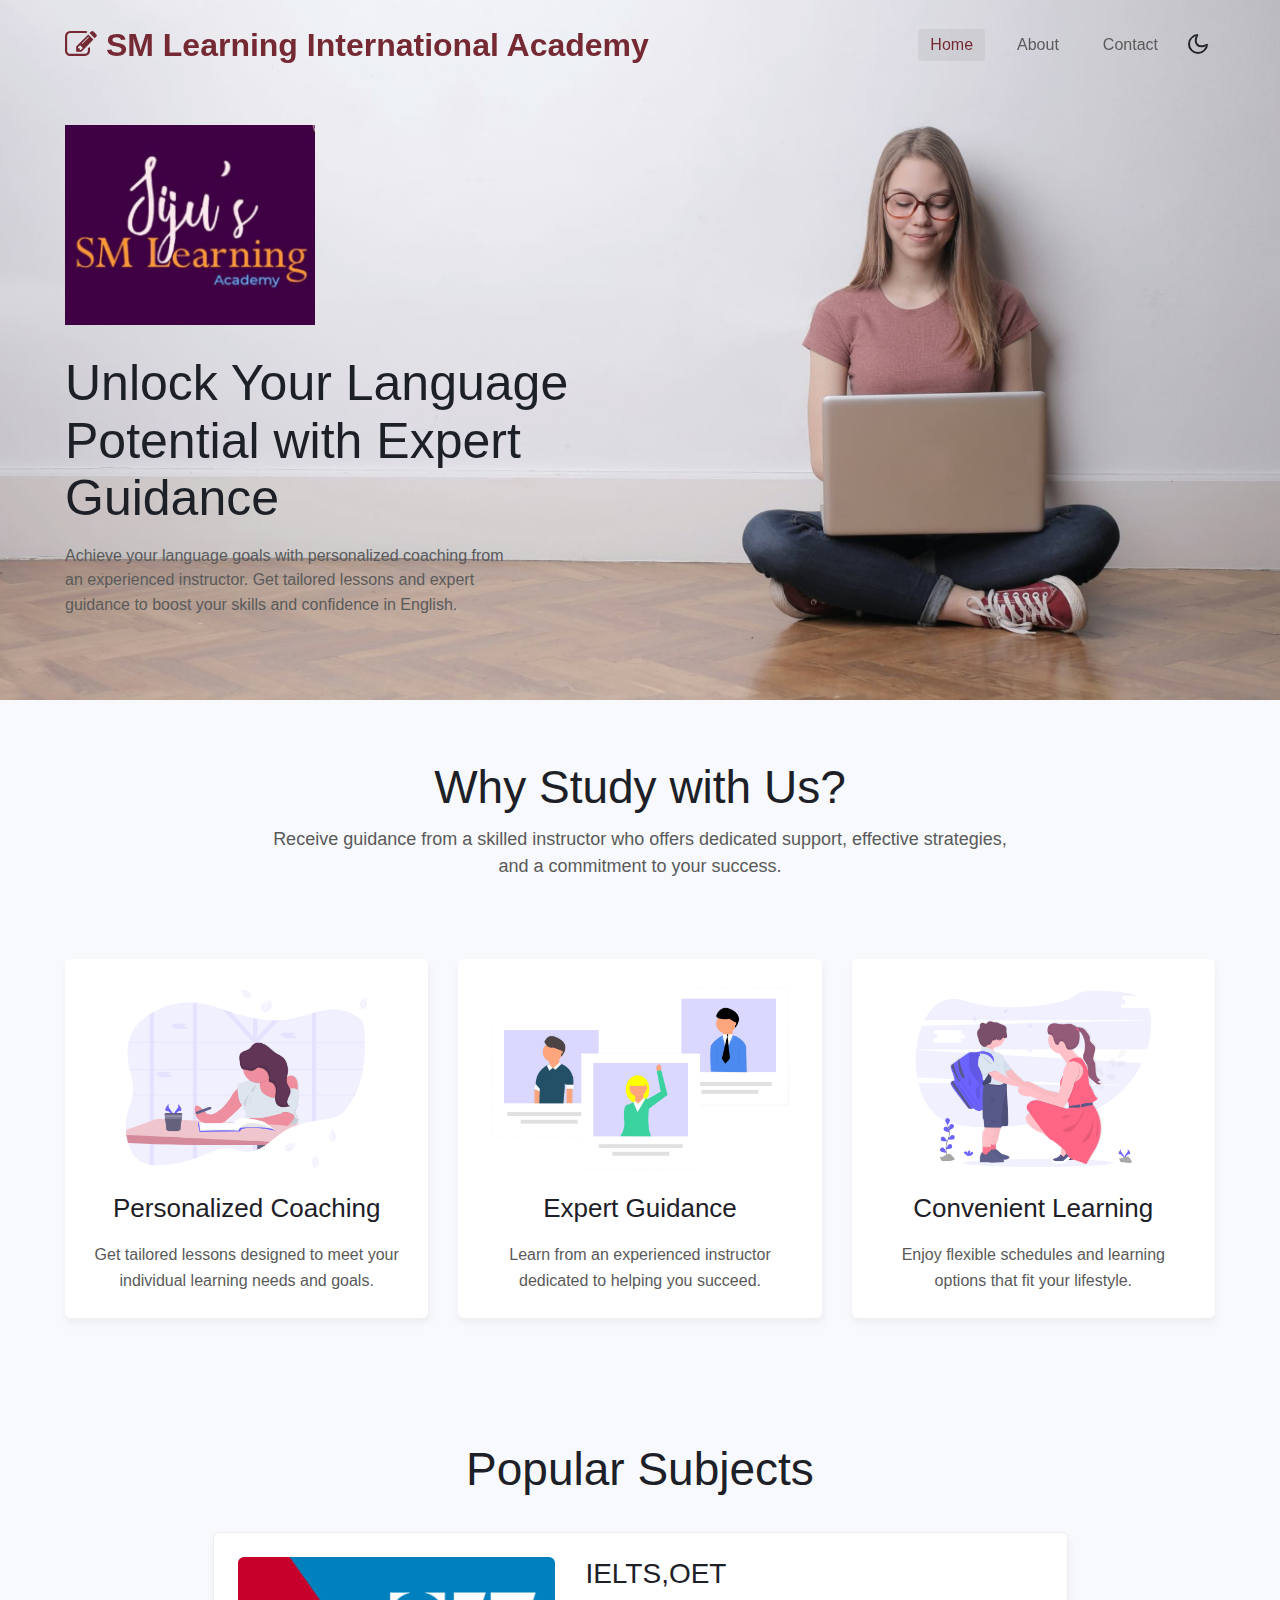
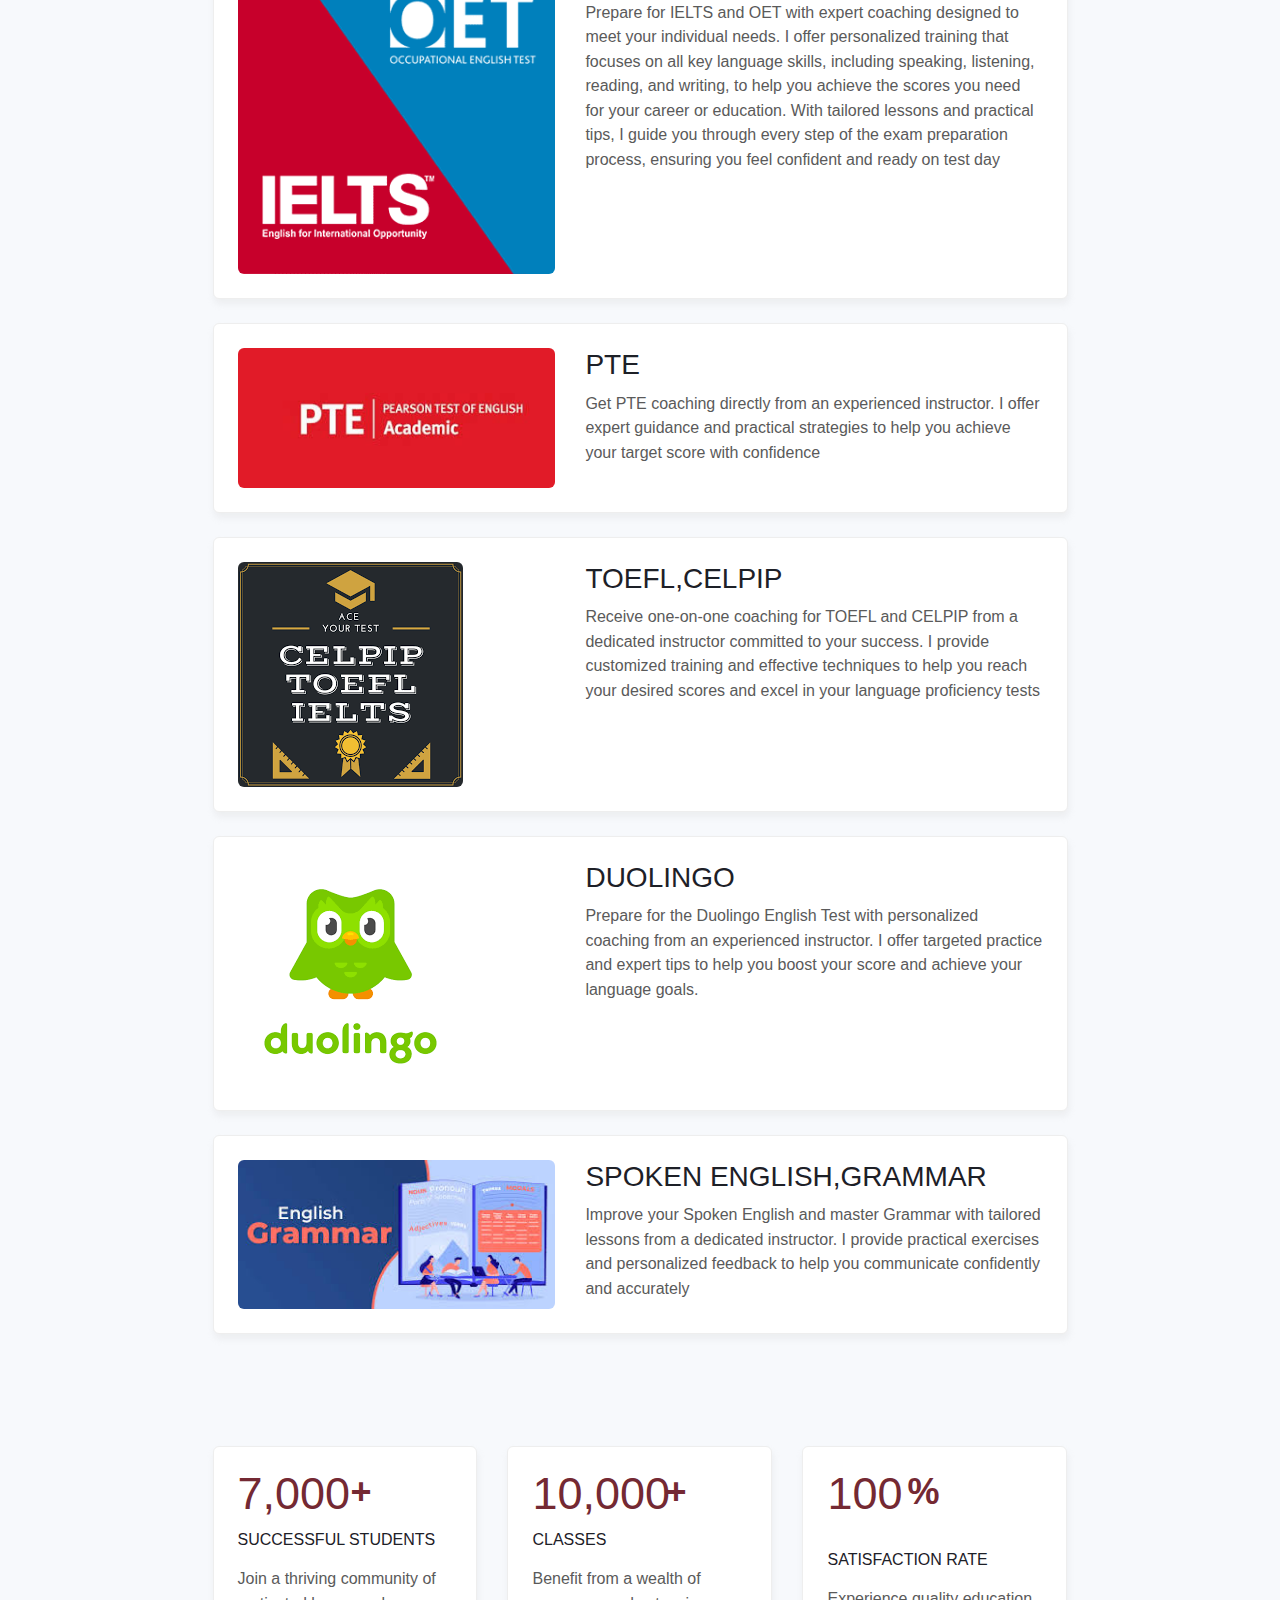
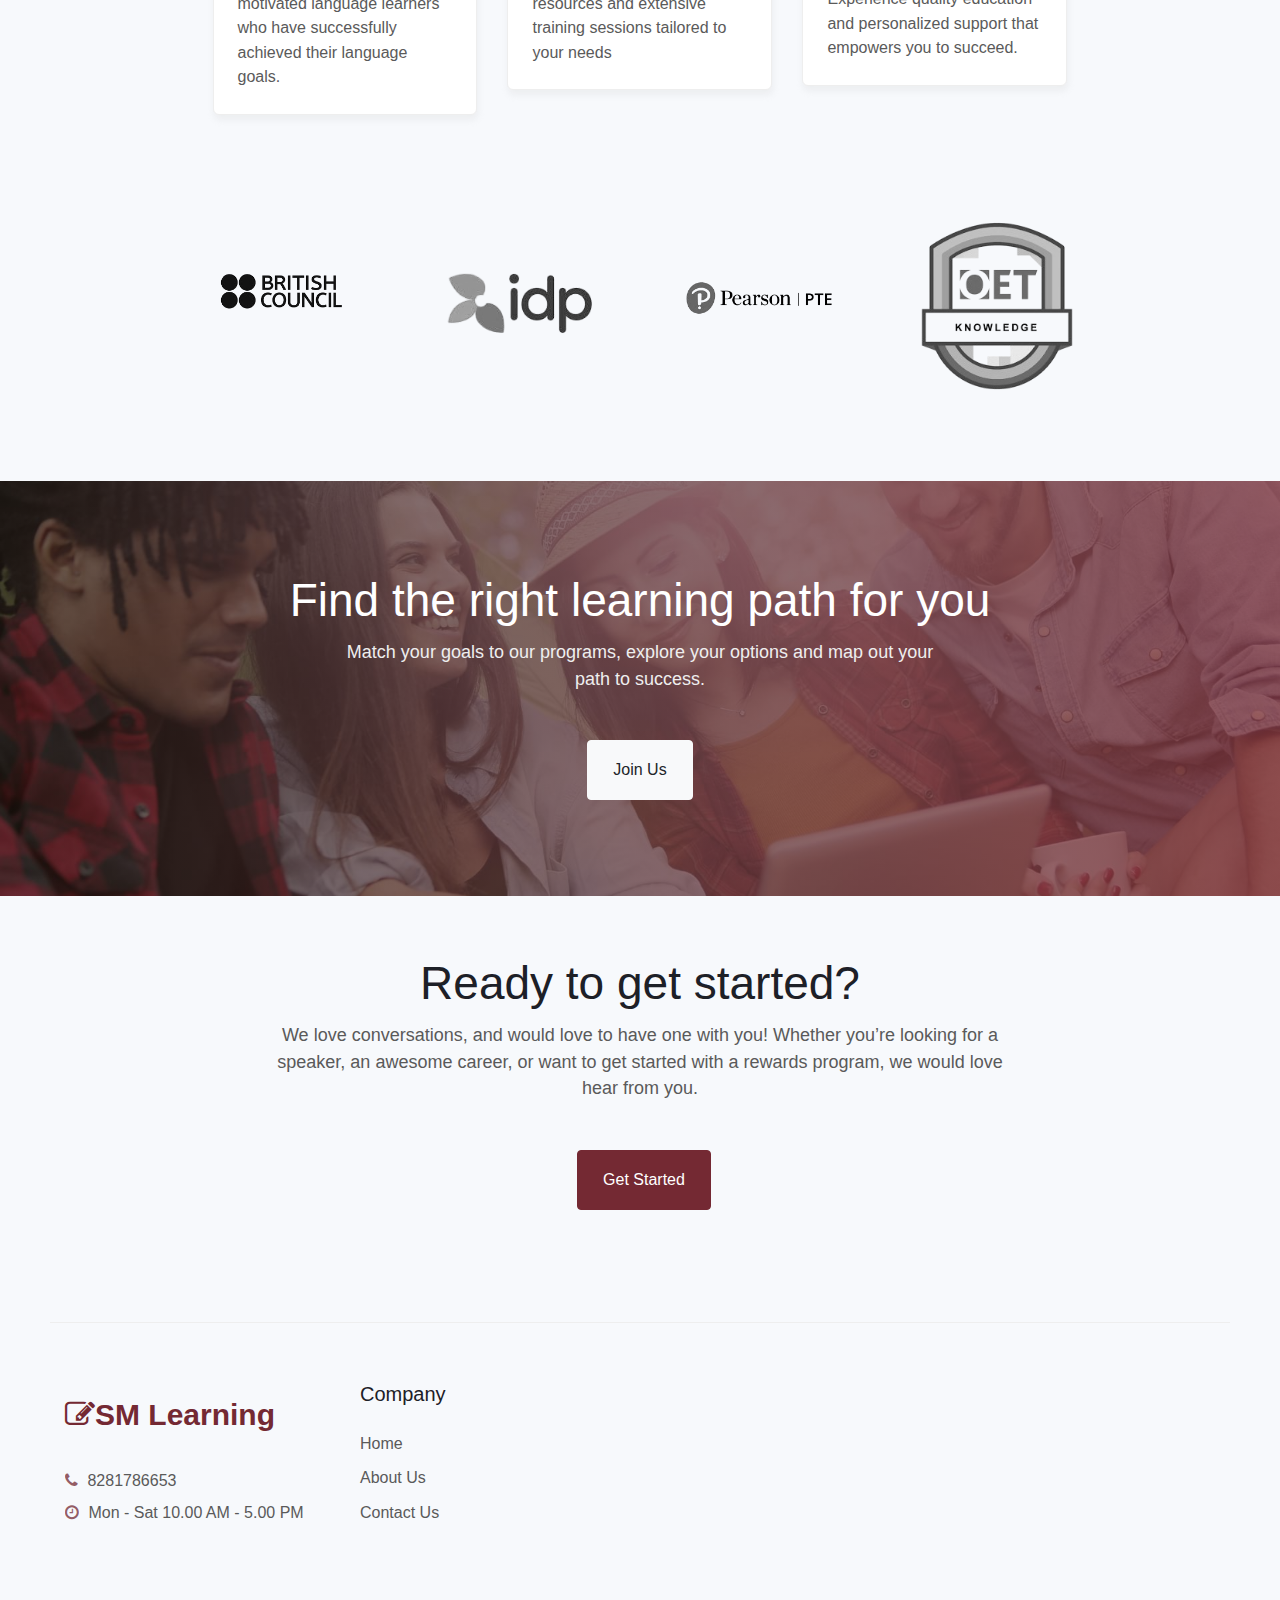
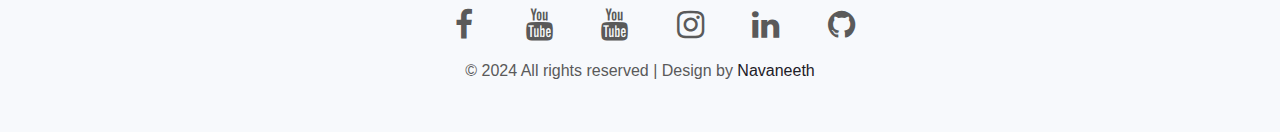
==== commit 01c61b06: "hello" ====
--- a/index.html
+++ b/index.html
@@ -10,7 +10,7 @@
     <!-- Template CSS -->
     <link rel="stylesheet" href="assets/css/style-starter.css">
   </head>
-  <body>
+  <body class="dark">
 <!--header-->
 <section class="w3l-header">
   <header id="site-header" class="fixed-top">
@@ -82,7 +82,7 @@
   <div class="container py-md-3">
     <div class="header-section text-center mx-auto">
       <h3>Why Study with Us? </h3>
-      <p class="my-3"> Learn directly from an experienced instructor who offers personalized attention, practical strategies, and a commitment to your success</p>
+      <p class="my-3"> Receive guidance from a skilled instructor who offers dedicated support, effective strategies, and a commitment to your success.</p>
     </div>
     <div class="row bottom_grids pt-md-3 text-center">
       <div class="col-lg-4 col-md-6 mt-5">
@@ -135,72 +135,15 @@
                   </div>
                   <div class="col-md-7 subject-content mt-md-0 mt-4">
                     <h3>IELTS,OET</h3>
-                    <p>Expert guidance and personalized coaching to help you achieve your desired scores in IELTS and OET with confidence</p>
+                    <p>Prepare for IELTS and OET with expert coaching designed to meet your individual needs. I offer personalized training that focuses on all key language skills, including speaking, listening, reading, and writing, to help you achieve the scores you need for your career or education. With tailored lessons and practical tips, I guide you through every step of the exam preparation process, ensuring you feel confident and ready on test day</p>
                     
                   </div>
                 </div>
-                <span class="collapsed">
-                  Show More <i class="fa fa-chevron-down" aria-hidden="true"></i>
-                </span>
-                <span class="expanded">
-                  Show Less <i class="fa fa-chevron-up" aria-hidden="true"></i>
-                </span>
               </a>
               
             </div>
 
-            <div id="collapseOne" class="collapse" aria-labelledby="headingOne" data-parent="#accordionExample" >
-              <div class="card-body p-3 p-lg-4">
-                <div class="row">
-                  <div class="col-md-6 pr-md-4">
-                    <div class="course-details">
-                      <h4>Why Study with Us?</h4>
-                      <ul>
-                        <li><img src="assets/images/check.png" alt="tick"> overall student-athelete GPA for Spring 2020</li>
-                        <li><img src="assets/images/check.png" alt="tick"> bachelor's recipients were employed or both within six months of</li>
-                        <li><img src="assets/images/check.png" alt="tick"> gradueates hold a position related to their degree or career objective</li>
-                      </ul>
-                    </div>
-                    <div class="course-details mt-5">
-                      <h4>Subject features:</h4>
-                      <ol>
-                        <li>overall student-athelete GPA for Spring 2020</li>
-                        <li>bachelor's recipients were employed or both within six months of</li>
-                        <li>gradueates hold a position related to their degree or career objective</li>
-                        <li>overall student-athelete GPA for Spring 2020</li>
-                        <li>bachelor's recipients were employed or both within six months of</li>
-                        <li>gradueates hold a position related to their degree or career objective</li>
-                      </ol>
-                    </div>
-                    <div class="course-details mt-5">
-                      <h4>Subject overview:</h4>
-                      <p class="mb-4">Lorem ipsum dolor sit amet consectetur adipisicing elit. Assumenda nisi fuga natus quis velit tenetur,
-                        consectetur, temporibus ea quasi repellendus doloremque sit magnam dignissimos ut!</p>
-                      <a class="btn btn-light" href="courses.html">View all Courses</a>
-                    </div>
-                  </div>
-                  <div class="col-md-6 pl-md-4 mt-md-0 mt-5">
-                    <div class="course-details">
-                      <h4>Subject overview:</h4>
-                      <p>Lorem ipsum dolor sit amet consectetur adipisicing elit. Assumenda nisi fuga natus quis velit tenetur, consectetur,
-                        temporibus ea quasi repellendus doloremque sit magnam dignissimos ut!</p>
-                      <img src="assets/images/banner.jpg" class="img-fluid img-curve my-3" alt="" />
-                      <p>Lorem, ipsum dolor sit amet consectetur adipisicing elit.</p>
-                    </div>
-                    <div class="course-details mt-5">
-                      <h4>Subject benefits:</h4>
-                      <p class="mb-3">Lorem ipsum dolor sit amet consectetur adipisicing elit perferendis dignissimos!</p>
-                      <ol>
-                        <li>overall student-athelete GPA for Spring 2020</li>
-                        <li>bachelor's recipients were employed or both within six months of</li>
-                        <li>gradueates hold a position related to their degree or career objective</li>
-                        <li>overall student-athelete GPA for Spring 2020</li>
-                      </ol>
-                    </div>
-                  </div>
-                </div>
-              </div>
-            </div>
+          
           </div>
 
           <div class="subject-card mt-4">
@@ -213,70 +156,14 @@
                   </div>
                   <div class="col-md-7 subject-content mt-md-0 mt-4">
                     <h3>PTE</h3>
-                    <p>Get personalized PTE coaching tailored to your individual needs, directly from an experienced instructor. I offer expert guidance and practical strategies to help you achieve your target score with confidence</p>
+                    <p>Get PTE coaching directly from an experienced instructor. I offer expert guidance and practical strategies to help you achieve your target score with confidence</p>
                     
                   </div>
                 </div>
-                <span class="collapsed">
-                  Show More <i class="fa fa-chevron-down" aria-hidden="true"></i>
-                </span>
-                <span class="expanded">
-                  Show Less <i class="fa fa-chevron-up" aria-hidden="true"></i>
-                </span>
+                
               </a>
             </div>
-            <div id="collapseTwo" class="collapse" aria-labelledby="headingTwo" data-parent="#accordionExample" style="">
-              <div class="card-body para__style">
-                <div class="row">
-                  <div class="col-md-6 pr-md-4">
-                    <div class="course-details">
-                      <h4>Why Study with Us?</h4>
-                      <ul>
-                        <li><img src="assets/images/check.png" alt="tick"> overall student-athelete GPA for Spring 2020</li>
-                        <li><img src="assets/images/check.png" alt="tick"> bachelor's recipients were employed or both within six months of</li>
-                        <li><img src="assets/images/check.png" alt="tick"> gradueates hold a position related to their degree or career objective</li>
-                      </ul>
-                    </div>
-                    <div class="course-details mt-5">
-                      <h4>Subject features:</h4>
-                      <ol>
-                        <li>overall student-athelete GPA for Spring 2020</li>
-                        <li>bachelor's recipients were employed or both within six months of</li>
-                        <li>gradueates hold a position related to their degree or career objective</li>
-                        <li>overall student-athelete GPA for Spring 2020</li>
-                        <li>bachelor's recipients were employed or both within six months of</li>
-                        <li>gradueates hold a position related to their degree or career objective</li>
-                      </ol>
-                    </div>
-                    <div class="course-details mt-5">
-                      <h4>Subject overview:</h4>
-                      <p class="mb-4">Lorem ipsum dolor sit amet consectetur adipisicing elit. Assumenda nisi fuga natus quis velit tenetur,
-                        consectetur, temporibus ea quasi repellendus doloremque sit magnam dignissimos ut!</p>
-                      <a class="btn btn-light" href="courses.html">View all Courses</a>
-                    </div>
-                  </div>
-                  <div class="col-md-6 pl-md-4 mt-md-0 mt-5">
-                    <div class="course-details">
-                      <h4>Subject overview:</h4>
-                      <p>Lorem ipsum dolor sit amet consectetur adipisicing elit. Assumenda nisi fuga natus quis velit tenetur, consectetur,
-                        temporibus ea quasi repellendus doloremque sit magnam dignissimos ut!</p>
-                      <img src="assets/images/banner.jpg" class="img-fluid img-curve my-3" alt="" />
-                      <p>Lorem, ipsum dolor sit amet consectetur adipisicing elit.</p>
-                    </div>
-                    <div class="course-details mt-5">
-                      <h4>Subject benefits:</h4>
-                      <p class="mb-3">Lorem ipsum dolor sit amet consectetur adipisicing elit perferendis dignissimos!</p>
-                      <ol>
-                        <li>overall student-athelete GPA for Spring 2020</li>
-                        <li>bachelor's recipients were employed or both within six months of</li>
-                        <li>gradueates hold a position related to their degree or career objective</li>
-                        <li>overall student-athelete GPA for Spring 2020</li>
-                      </ol>
-                    </div>
-                  </div>
-                </div>
-              </div>
-            </div>
+            
           </div>
 
           <div class="subject-card mt-4">
@@ -293,66 +180,10 @@
                     
                   </div>
                 </div>
-                <span class="collapsed">
-                  Show More <i class="fa fa-chevron-down" aria-hidden="true"></i>
-                </span>
-                <span class="expanded">
-                  Show Less <i class="fa fa-chevron-up" aria-hidden="true"></i>
-                </span>
+                
               </a>
             </div>
-            <div id="collapseTwo" class="collapse" aria-labelledby="headingTwo" data-parent="#accordionExample" style="">
-              <div class="card-body para__style">
-                <div class="row">
-                  <div class="col-md-6 pr-md-4">
-                    <div class="course-details">
-                      <h4>Why Study with Us?</h4>
-                      <ul>
-                        <li><img src="assets/images/check.png" alt="tick"> overall student-athelete GPA for Spring 2020</li>
-                        <li><img src="assets/images/check.png" alt="tick"> bachelor's recipients were employed or both within six months of</li>
-                        <li><img src="assets/images/check.png" alt="tick"> gradueates hold a position related to their degree or career objective</li>
-                      </ul>
-                    </div>
-                    <div class="course-details mt-5">
-                      <h4>Subject features:</h4>
-                      <ol>
-                        <li>overall student-athelete GPA for Spring 2020</li>
-                        <li>bachelor's recipients were employed or both within six months of</li>
-                        <li>gradueates hold a position related to their degree or career objective</li>
-                        <li>overall student-athelete GPA for Spring 2020</li>
-                        <li>bachelor's recipients were employed or both within six months of</li>
-                        <li>gradueates hold a position related to their degree or career objective</li>
-                      </ol>
-                    </div>
-                    <div class="course-details mt-5">
-                      <h4>Subject overview:</h4>
-                      <p class="mb-4">Lorem ipsum dolor sit amet consectetur adipisicing elit. Assumenda nisi fuga natus quis velit tenetur,
-                        consectetur, temporibus ea quasi repellendus doloremque sit magnam dignissimos ut!</p>
-                      <a class="btn btn-light" href="courses.html">View all Courses</a>
-                    </div>
-                  </div>
-                  <div class="col-md-6 pl-md-4 mt-md-0 mt-5">
-                    <div class="course-details">
-                      <h4>Subject overview:</h4>
-                      <p>Lorem ipsum dolor sit amet consectetur adipisicing elit. Assumenda nisi fuga natus quis velit tenetur, consectetur,
-                        temporibus ea quasi repellendus doloremque sit magnam dignissimos ut!</p>
-                      <img src="assets/images/banner.jpg" class="img-fluid img-curve my-3" alt="" />
-                      <p>Lorem, ipsum dolor sit amet consectetur adipisicing elit.</p>
-                    </div>
-                    <div class="course-details mt-5">
-                      <h4>Subject benefits:</h4>
-                      <p class="mb-3">Lorem ipsum dolor sit amet consectetur adipisicing elit perferendis dignissimos!</p>
-                      <ol>
-                        <li>overall student-athelete GPA for Spring 2020</li>
-                        <li>bachelor's recipients were employed or both within six months of</li>
-                        <li>gradueates hold a position related to their degree or career objective</li>
-                        <li>overall student-athelete GPA for Spring 2020</li>
-                      </ol>
-                    </div>
-                  </div>
-                </div>
-              </div>
-            </div>
+            
           </div>
 
 
@@ -370,66 +201,10 @@
                    
                   </div>
                 </div>
-                <span class="collapsed">
-                  Show More <i class="fa fa-chevron-down" aria-hidden="true"></i>
-                </span>
-                <span class="expanded">
-                  Show Less <i class="fa fa-chevron-up" aria-hidden="true"></i>
-                </span>
+               
               </a>
             </div>
-            <div id="collapseTwo" class="collapse" aria-labelledby="headingTwo" data-parent="#accordionExample" style="">
-              <div class="card-body para__style">
-                <div class="row">
-                  <div class="col-md-6 pr-md-4">
-                    <div class="course-details">
-                      <h4>Why Study with Us?</h4>
-                      <ul>
-                        <li><img src="assets/images/check.png" alt="tick"> overall student-athelete GPA for Spring 2020</li>
-                        <li><img src="assets/images/check.png" alt="tick"> bachelor's recipients were employed or both within six months of</li>
-                        <li><img src="assets/images/check.png" alt="tick"> gradueates hold a position related to their degree or career objective</li>
-                      </ul>
-                    </div>
-                    <div class="course-details mt-5">
-                      <h4>Subject features:</h4>
-                      <ol>
-                        <li>overall student-athelete GPA for Spring 2020</li>
-                        <li>bachelor's recipients were employed or both within six months of</li>
-                        <li>gradueates hold a position related to their degree or career objective</li>
-                        <li>overall student-athelete GPA for Spring 2020</li>
-                        <li>bachelor's recipients were employed or both within six months of</li>
-                        <li>gradueates hold a position related to their degree or career objective</li>
-                      </ol>
-                    </div>
-                    <div class="course-details mt-5">
-                      <h4>Subject overview:</h4>
-                      <p class="mb-4">Lorem ipsum dolor sit amet consectetur adipisicing elit. Assumenda nisi fuga natus quis velit tenetur,
-                        consectetur, temporibus ea quasi repellendus doloremque sit magnam dignissimos ut!</p>
-                      <a class="btn btn-light" href="courses.html">View all Courses</a>
-                    </div>
-                  </div>
-                  <div class="col-md-6 pl-md-4 mt-md-0 mt-5">
-                    <div class="course-details">
-                      <h4>Subject overview:</h4>
-                      <p>Lorem ipsum dolor sit amet consectetur adipisicing elit. Assumenda nisi fuga natus quis velit tenetur, consectetur,
-                        temporibus ea quasi repellendus doloremque sit magnam dignissimos ut!</p>
-                      <img src="assets/images/banner.jpg" class="img-fluid img-curve my-3" alt="" />
-                      <p>Lorem, ipsum dolor sit amet consectetur adipisicing elit.</p>
-                    </div>
-                    <div class="course-details mt-5">
-                      <h4>Subject benefits:</h4>
-                      <p class="mb-3">Lorem ipsum dolor sit amet consectetur adipisicing elit perferendis dignissimos!</p>
-                      <ol>
-                        <li>overall student-athelete GPA for Spring 2020</li>
-                        <li>bachelor's recipients were employed or both within six months of</li>
-                        <li>gradueates hold a position related to their degree or career objective</li>
-                        <li>overall student-athelete GPA for Spring 2020</li>
-                      </ol>
-                    </div>
-                  </div>
-                </div>
-              </div>
-            </div>
+            
           </div>
 
 
@@ -447,66 +222,10 @@
                     
                   </div>
                 </div>
-                <span class="collapsed">
-                  Show More <i class="fa fa-chevron-down" aria-hidden="true"></i>
-                </span>
-                <span class="expanded">
-                  Show Less <i class="fa fa-chevron-up" aria-hidden="true"></i>
-                </span>
+                
               </a>
             </div>
-            <div id="collapseThree" class="collapse" aria-labelledby="headingThree" data-parent="#accordionExample" style="">
-              <div class="card-body para__style">
-                <div class="row">
-                  <div class="col-md-6 pr-md-4">
-                    <div class="course-details">
-                      <h4>Why Study with Us?</h4>
-                      <ul>
-                        <li><img src="assets/images/check.png" alt="tick"> overall student-athelete GPA for Spring 2020</li>
-                        <li><img src="assets/images/check.png" alt="tick"> bachelor's recipients were employed or both within six months of</li>
-                        <li><img src="assets/images/check.png" alt="tick"> gradueates hold a position related to their degree or career objective</li>
-                      </ul>
-                    </div>
-                    <div class="course-details mt-5">
-                      <h4>Subject features:</h4>
-                      <ol>
-                        <li>overall student-athelete GPA for Spring 2020</li>
-                        <li>bachelor's recipients were employed or both within six months of</li>
-                        <li>gradueates hold a position related to their degree or career objective</li>
-                        <li>overall student-athelete GPA for Spring 2020</li>
-                        <li>bachelor's recipients were employed or both within six months of</li>
-                        <li>gradueates hold a position related to their degree or career objective</li>
-                      </ol>
-                    </div>
-                    <div class="course-details mt-5">
-                      <h4>Subject overview:</h4>
-                      <p class="mb-4">Lorem ipsum dolor sit amet consectetur adipisicing elit. Assumenda nisi fuga natus quis velit tenetur,
-                        consectetur, temporibus ea quasi repellendus doloremque sit magnam dignissimos ut!</p>
-                      <a class="btn btn-light" href="courses.html">View all Courses</a>
-                    </div>
-                  </div>
-                  <div class="col-md-6 pl-md-4  mt-md-0 mt-5">
-                    <div class="course-details">
-                      <h4>Subject overview:</h4>
-                      <p>Lorem ipsum dolor sit amet consectetur adipisicing elit. Assumenda nisi fuga natus quis velit tenetur, consectetur,
-                        temporibus ea quasi repellendus doloremque sit magnam dignissimos ut!</p>
-                      <img src="assets/images/banner.jpg" class="img-fluid img-curve my-3" alt="" />
-                      <p>Lorem, ipsum dolor sit amet consectetur adipisicing elit.</p>
-                    </div>
-                    <div class="course-details mt-5">
-                      <h4>Subject benefits:</h4>
-                      <p class="mb-3">Lorem ipsum dolor sit amet consectetur adipisicing elit perferendis dignissimos!</p>
-                      <ol>
-                        <li>overall student-athelete GPA for Spring 2020</li>
-                        <li>bachelor's recipients were employed or both within six months of</li>
-                        <li>gradueates hold a position related to their degree or career objective</li>
-                        <li>overall student-athelete GPA for Spring 2020</li>
-                      </ol>
-                    </div>
-                  </div>
-                </div>
-              </div>
-            </div>
+            
           </div>
         </div>
       </div>
@@ -621,7 +340,7 @@
             
             <ul class="mt-4 contact">
               <li>
-                <p><span class="fa fa-phone" aria-hidden="true"></span> <a href="tel:+44-255-366-88">8281786653</a></p>
+                <p><span class="fa fa-phone" aria-hidden="true"></span> <a href="tel:8281786653">8281786653</a></p>
               </li>
               <li>
                 <p><span class="fa fa-clock-o" aria-hidden="true"></span> Mon - Sat 10.00 AM - 5.00 PM</p>
@@ -656,7 +375,7 @@
             </ul>
           </div>
           <div class="columns mt-3">
-            <p>&copy; 2024 All rights reserved | Design by <a href="navaneeth.co">Navaneeth</a>
+            <p>&copy; 2024 All rights reserved | Design by <a target="_blank" href="https://navaneeth.co/">Navaneeth</a>
             </p>
           </div>
         </div>
--- a/assets/css/style-starter.css
+++ b/assets/css/style-starter.css
@@ -1,15 +1,7 @@
-
-/* Author: W3layouts
-Author URL: http://w3layouts.com */
 
 
 @charset "UTF-8";
-/*!
- *  Font Awesome 4.7.0 by @davegandy - http://fontawesome.io - @fontawesome
- *  License - http://fontawesome.io/license (Font: SIL OFL 1.1, CSS: MIT License)
- */
-/* FONT PATH
- * -------------------------- */
+
 @font-face {
   font-family: 'FontAwesome';
   src: url("../fonts/fontawesome-webfont.eot?v=4.7.0");
@@ -11908,23 +11900,14 @@
   .w3l-team h3.name-pos a {
     font-size: 18px;
     line-height: 22px; }
-<<<<<<< HEAD
-  .navbar-brand{
-=======
-	  .navbar-brand{
->>>>>>> 4dd057e66f1b1f07d07886e91ca85df3146ad171
-    width:30px;
-    }
+
     .theme-selector{
       padding-left: 88px;
       margin-top: 100px;
-<<<<<<< HEAD
   }
     
      }
-=======
-  }}
->>>>>>> 4dd057e66f1b1f07d07886e91ca85df3146ad171
+  
 
 @media (max-width: 667px) {
   .w3l-team .team-info p {
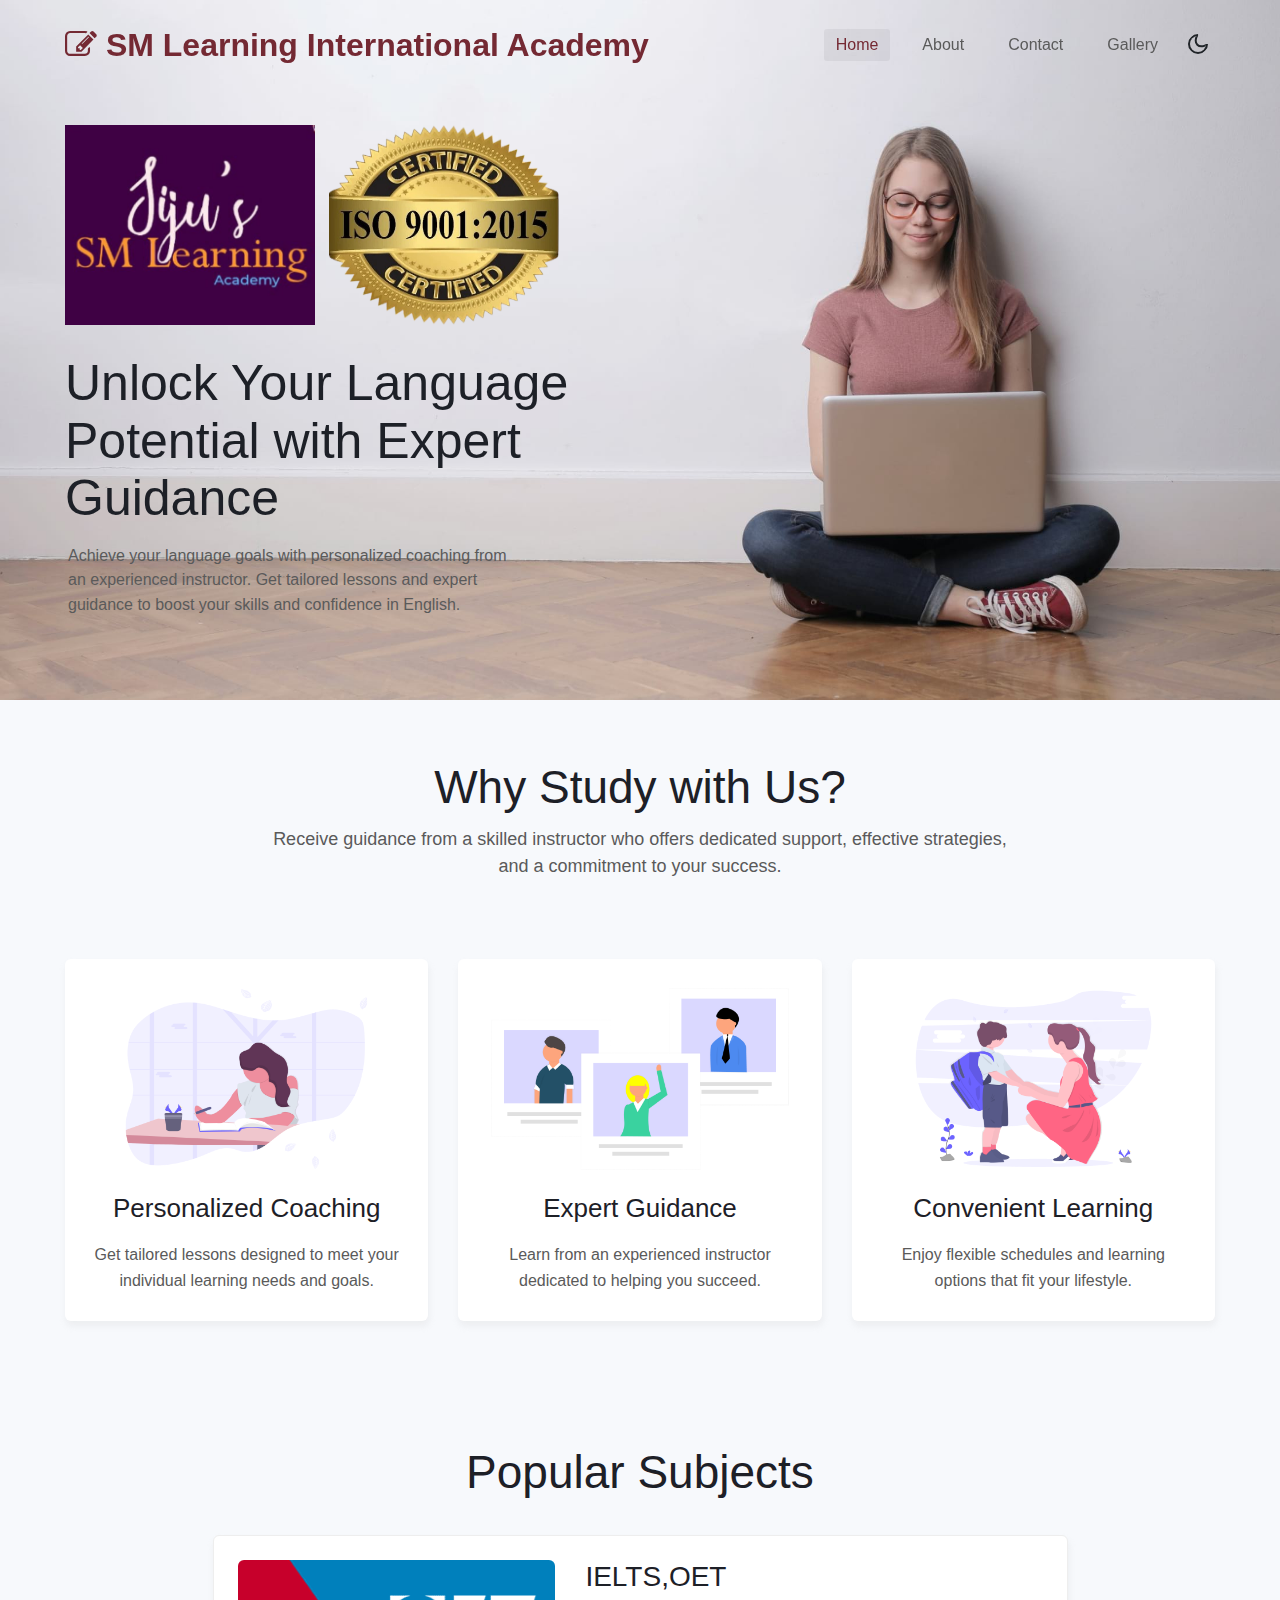
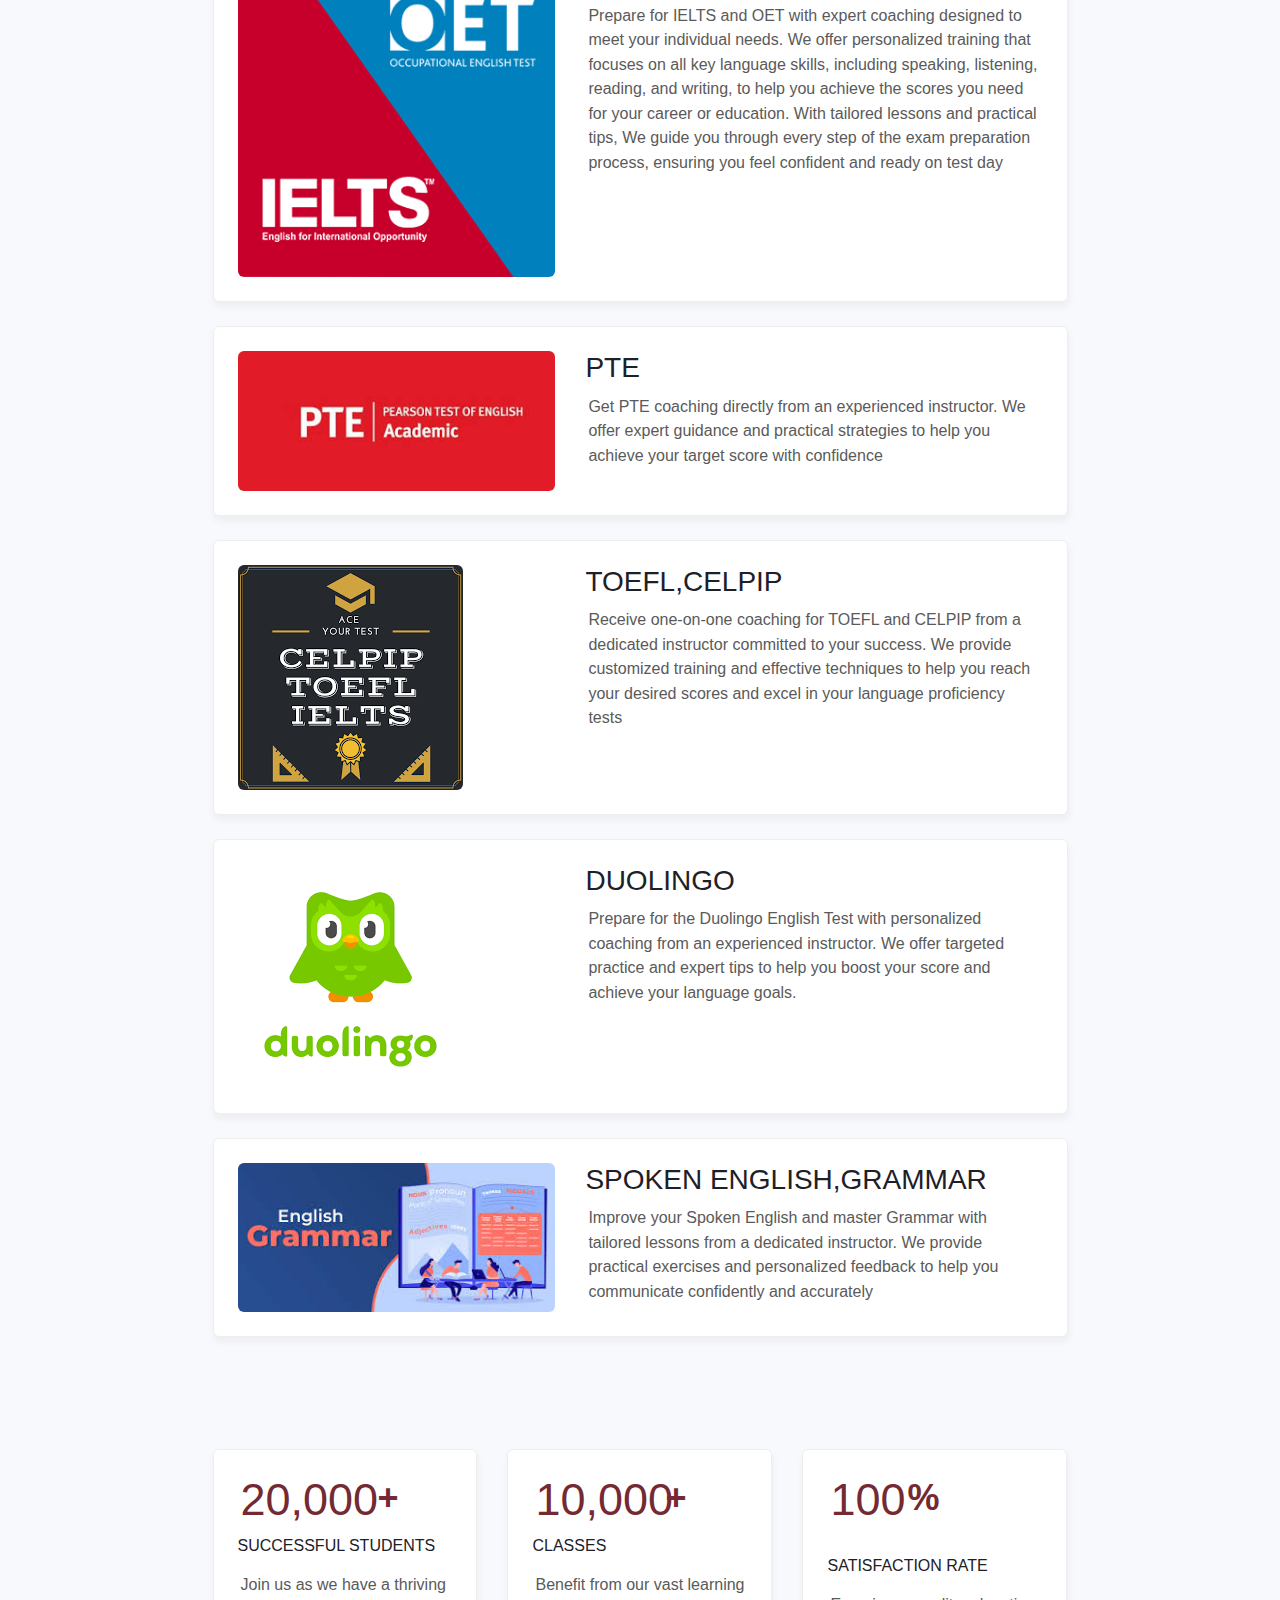
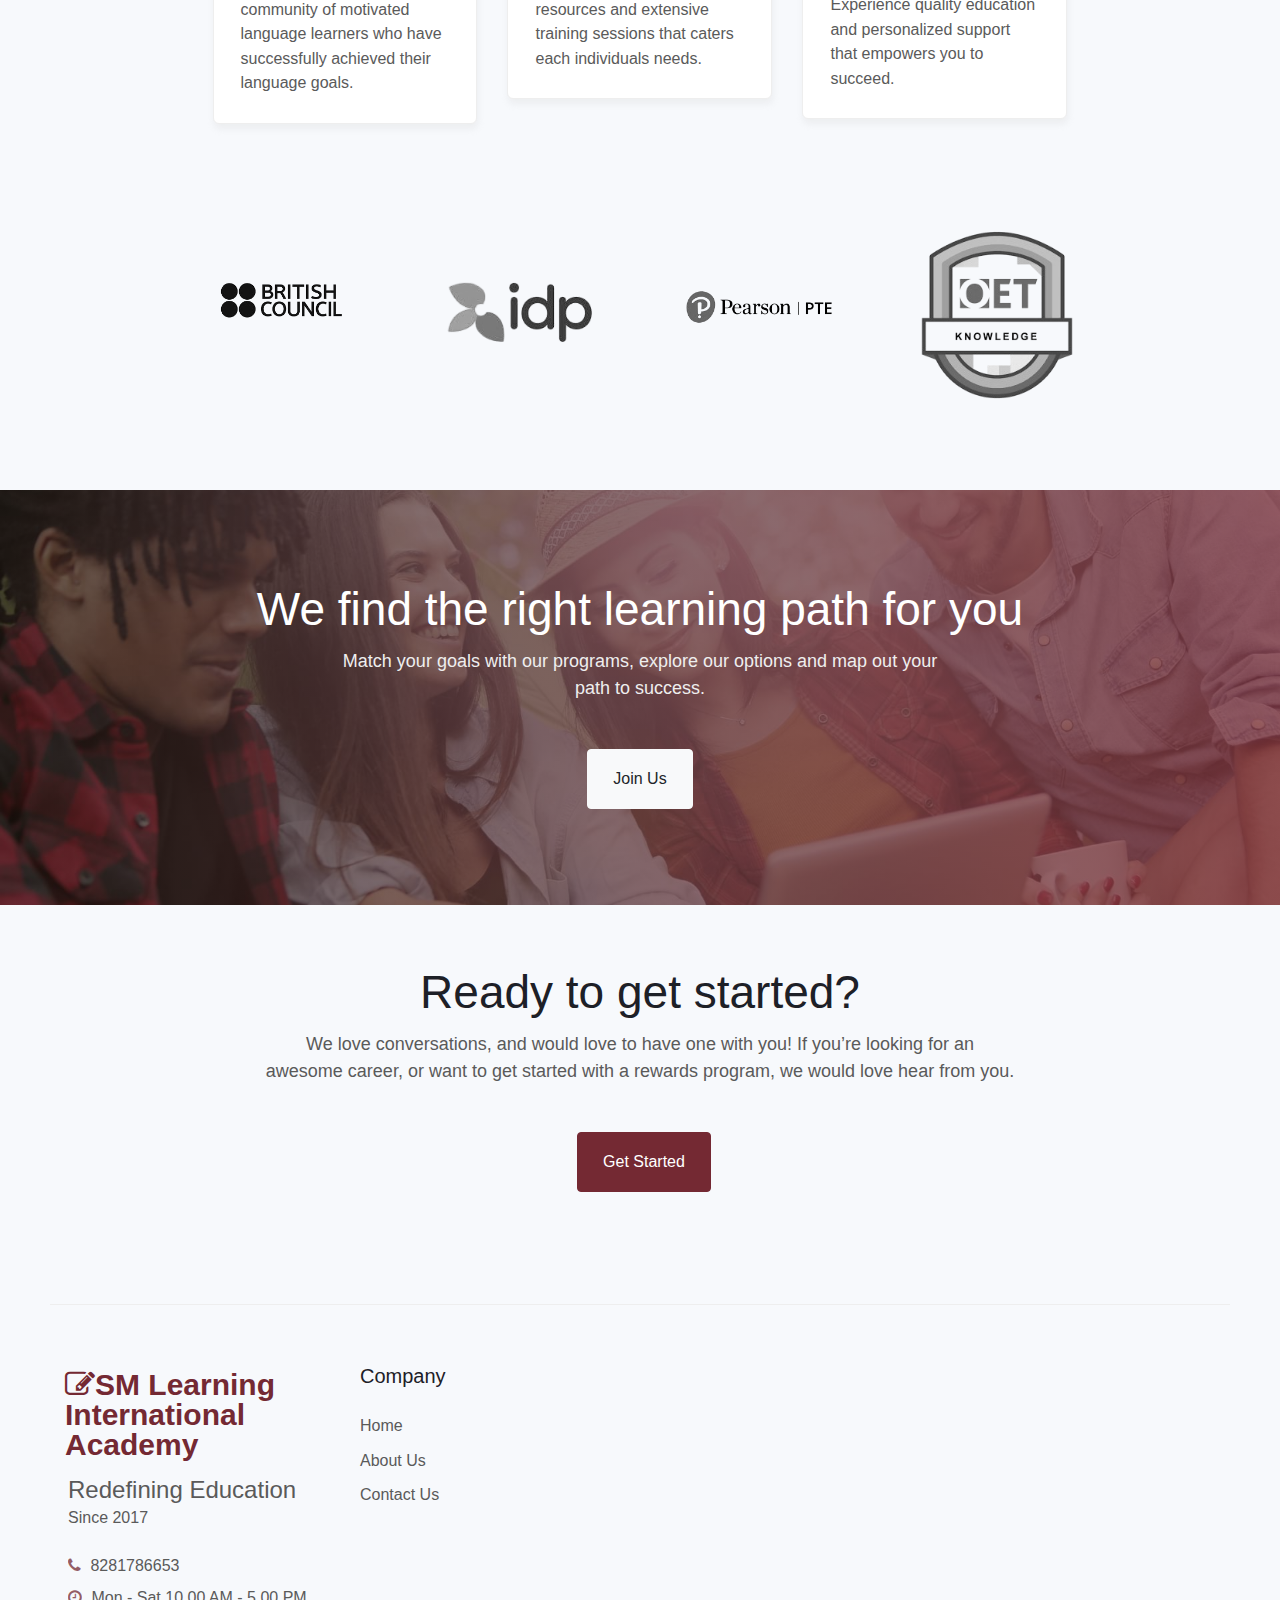
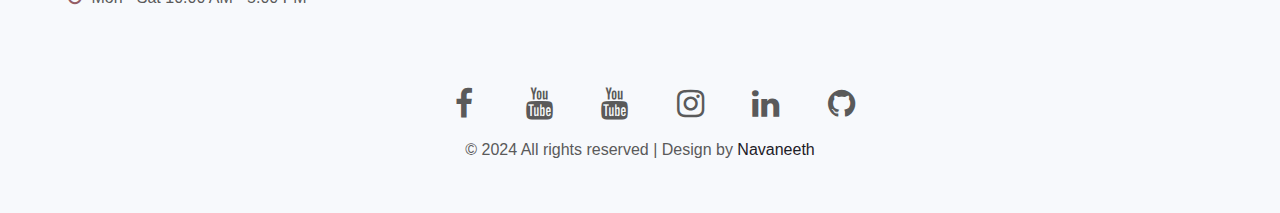
==== commit 6826b500: "ADDED" ====
--- a/index.html
+++ b/index.html
@@ -10,7 +10,7 @@
     <!-- Template CSS -->
     <link rel="stylesheet" href="assets/css/style-starter.css">
   </head>
-  <body class="dark">
+  <body>
 <!--header-->
 <section class="w3l-header">
   <header id="site-header" class="fixed-top">
@@ -18,7 +18,7 @@
       <nav class="navbar navbar-expand-lg navbar-dark stroke">
 
         <a class="navbar-brand md-2" href="index.html">
-          <span class="fa fa-pencil-square-o"></span> SM Learning International Academy
+          <span class="fa fa-pencil-square-o"></span> SM Learning International Academy 
         </a>
         <!-- if logo is image enable this   
     <a class="navbar-brand" href="#index.html">
@@ -42,6 +42,9 @@
             <li class="nav-item @@contact-active">
               <a class="nav-link" href="contact.html">Contact</a>
             </li>
+            <li class="nav-item @@contact-active">
+              <a class="nav-link" href="gallery.html">Gallery</a>
+            </li>
           </ul>
         </div>
         <!-- toggle switch for light and dark theme -->
@@ -65,13 +68,14 @@
       <div class="row align-items-center">
         <div class="col-lg-6 content-left">
           <img style="width:250px;height:200px;margin-bottom: 30px;" src="assets/images/sml.jpg">
+          <img style="width:250px;height:200px;margin-bottom: 30px;margin-left:10px;" src="assets/images/isoo.png	">
           <h3>Unlock Your Language Potential with Expert Guidance
           </h3>
           <p class="mt-3 mb-lg-5 mb-4">Achieve your language goals with personalized coaching from an experienced instructor. Get tailored lessons and expert guidance to boost your skills and confidence in English.</p>
           
         </div>
       </div>
-      <div class="clear"></div>
+      <div class="clear"></div> 
     </div>
   </div>
 </div>
@@ -135,7 +139,7 @@
                   </div>
                   <div class="col-md-7 subject-content mt-md-0 mt-4">
                     <h3>IELTS,OET</h3>
-                    <p>Prepare for IELTS and OET with expert coaching designed to meet your individual needs. I offer personalized training that focuses on all key language skills, including speaking, listening, reading, and writing, to help you achieve the scores you need for your career or education. With tailored lessons and practical tips, I guide you through every step of the exam preparation process, ensuring you feel confident and ready on test day</p>
+                    <p>Prepare for IELTS and OET with expert coaching designed to meet your individual needs. We offer personalized training that focuses on all key language skills, including speaking, listening, reading, and writing, to help you achieve the scores you need for your career or education. With tailored lessons and practical tips, We guide you through every step of the exam preparation process, ensuring you feel confident and ready on test day</p>
                     
                   </div>
                 </div>
@@ -156,7 +160,7 @@
                   </div>
                   <div class="col-md-7 subject-content mt-md-0 mt-4">
                     <h3>PTE</h3>
-                    <p>Get PTE coaching directly from an experienced instructor. I offer expert guidance and practical strategies to help you achieve your target score with confidence</p>
+                    <p>Get PTE coaching directly from an experienced instructor. We offer expert guidance and practical strategies to help you achieve your target score with confidence</p>
                     
                   </div>
                 </div>
@@ -176,7 +180,7 @@
                   </div>
                   <div class="col-md-7 subject-content mt-md-0 mt-4">
                     <h3>TOEFL,CELPIP</h3>
-                    <p>Receive one-on-one coaching for TOEFL and CELPIP from a dedicated instructor committed to your success. I provide customized training and effective techniques to help you reach your desired scores and excel in your language proficiency tests</p>
+                    <p>Receive one-on-one coaching for TOEFL and CELPIP from a dedicated instructor committed to your success. We provide customized training and effective techniques to help you reach your desired scores and excel in your language proficiency tests</p>
                     
                   </div>
                 </div>
@@ -197,7 +201,7 @@
                   </div>
                   <div class="col-md-7 subject-content mt-md-0 mt-4">
                     <h3>DUOLINGO</h3>
-                    <p>Prepare for the Duolingo English Test with personalized coaching from an experienced instructor. I offer targeted practice and expert tips to help you boost your score and achieve your language goals.</p>
+                    <p>Prepare for the Duolingo English Test with personalized coaching from an experienced instructor. We offer targeted practice and expert tips to help you boost your score and achieve your language goals.</p>
                    
                   </div>
                 </div>
@@ -218,7 +222,7 @@
                   </div>
                   <div class="col-md-7 subject-content mt-md-0 mt-4">
                     <h3>SPOKEN ENGLISH,GRAMMAR</h3>
-                    <p>Improve your Spoken English and master Grammar with tailored lessons from a dedicated instructor. I provide practical exercises and personalized feedback to help you communicate confidently and accurately</p>
+                    <p>Improve your Spoken English and master Grammar with tailored lessons from a dedicated instructor. We provide practical exercises and personalized feedback to help you communicate confidently and accurately</p>
                     
                   </div>
                 </div>
@@ -242,16 +246,16 @@
         <div class="row stats-con align-items-stretch">
           <div class="col-lg-4 col-sm-6">
             <div class="stats_info counter_grid">
-              <p class="counter">7,000</p><span style="margin-left: 113px; top: -61px;font-weight:600;  position: relative;  font-size: 36px; color: var(--primary-color);">+</span>
+              <p class="counter">20,000</p><span style="margin-left: 140px; top: -61px;font-weight:600;  position: relative;  font-size: 36px; color: var(--primary-color);">+</span>
               <h4  style="    margin-top: -52px;"> Successful Students</h4>
-              <p>Join a thriving community of motivated language learners who have successfully achieved their language goals.</p>
+              <p>Join us as we have a thriving community of motivated language learners who have successfully achieved their language goals.</p>
             </div>
           </div>
           <div class="col-lg-4 col-sm-6 mt-sm-0 mt-4">
             <div class="stats_info counter_grid1">
               <p class="counter">10,000</p> <span style="margin-left: 133px; top: -61px;font-weight:600;  position: relative;  font-size: 36px; color: var(--primary-color);">+</span>
               <h4 style="    margin-top: -52px;">Classes</h4>
-              <p>Benefit from a wealth of resources and extensive training sessions tailored to your needs</p>
+              <p>Benefit from our vast learning resources and extensive training sessions that caters each individuals needs. <br> <h1>  </h1> </p>
             </div>
           </div>
           <div class="col-lg-4 col-sm-6 mt-lg-0 mt-sm-5 mt-4">
@@ -303,8 +307,8 @@
     <div class="row">
       <div class="col-lg-9 col-md-10 mx-auto">
         <div class="header-section white join mb-5">
-          <h3>Find the right learning path for you</h3>
-          <p class="my-3">Match your goals to our programs, explore your options and map out your path to success.</p>
+          <h3>We find the right learning path for you</h3>
+          <p class="my-3">Match your goals with our programs, explore our options and map out your path to success.</p>
         </div>
         <a href="contact.html" class="btn btn-light theme-button">Join Us</a>
       </div>
@@ -321,7 +325,7 @@
   <div class="container py-md-3 text-center">
     <div class="header-section mx-auto">
       <h3>Ready to get started? </h3>
-      <p class="my-3"> We love conversations, and would love to have one with you! Whether you’re looking for a speaker, an awesome career, or want to get started with a rewards program, we would love hear from you.</p>
+      <p class="my-3"> We love conversations, and would love to have one with you! If you’re looking for  an awesome career, or want to get started with a rewards program, we would love hear from you.</p>
     </div>
     <div class="buttons mt-5">
       <a href="contact.html" class="btn btn-primary theme-button ml-2">Get Started</a>
@@ -336,8 +340,9 @@
       <div class="container">
         <div class="row footer-border">
           <div class="col-lg-3 col-md-5 column pr-md-0">
-            <h1><a href="index.html" class="footer-brand-logo"><span class="fa fa-pencil-square-o"></span>SM Learning</a></h1>
-            
+            <h1><a href="index.html" class="footer-brand-logo"><span class="fa fa-pencil-square-o"></span>SM Learning International Academy</a></h1>
+            <P style="font-size: 24px;">Redefining Education</P>
+            <P>Since 2017</P>
             <ul class="mt-4 contact">
               <li>
                 <p><span class="fa fa-phone" aria-hidden="true"></span> <a href="tel:8281786653">8281786653</a></p>
@@ -383,7 +388,7 @@
     </div>
 
     <!-- move top -->
-    <button onclick="topFunction()" id="movetop" title="Go to top">
+    <button onclick="topFunction()" class="movetop" id="movetop" title="Go to top">
       <span class="fa fa-angle-up"></span>
     </button>
     <script>
--- a/assets/css/style-starter.css
+++ b/assets/css/style-starter.css
@@ -22,7 +22,13 @@
   font-size: 1.33333em;
   line-height: 0.75em;
   vertical-align: -15%; }
-
+  .container {
+    width: 100%;
+    padding-right: 15px;
+    padding-left: 15px;
+    margin-right: auto;
+    margin-left: auto;
+}
 .fa-2x {
   font-size: 2em; }
 
@@ -9709,7 +9715,7 @@
   padding: 0; }
 
 p {
-  margin: 0;
+  margin: 3px;
   padding: 0;
   color: var(--text-color);
   font-size: 16px;
@@ -11042,7 +11048,7 @@
   font-size: 14px;
   margin-top: 4px; }
 
-.w3l-footer #movetop {
+.movetop {
   display: none;
   position: fixed;
   bottom: 0px;
@@ -11058,7 +11064,7 @@
   opacity: 0.7;
   transition: 0.3s ease; }
 
-.w3l-footer #movetop:hover {
+.movetop:hover {
   opacity: 1;
   transition: 0.3s ease; }
 
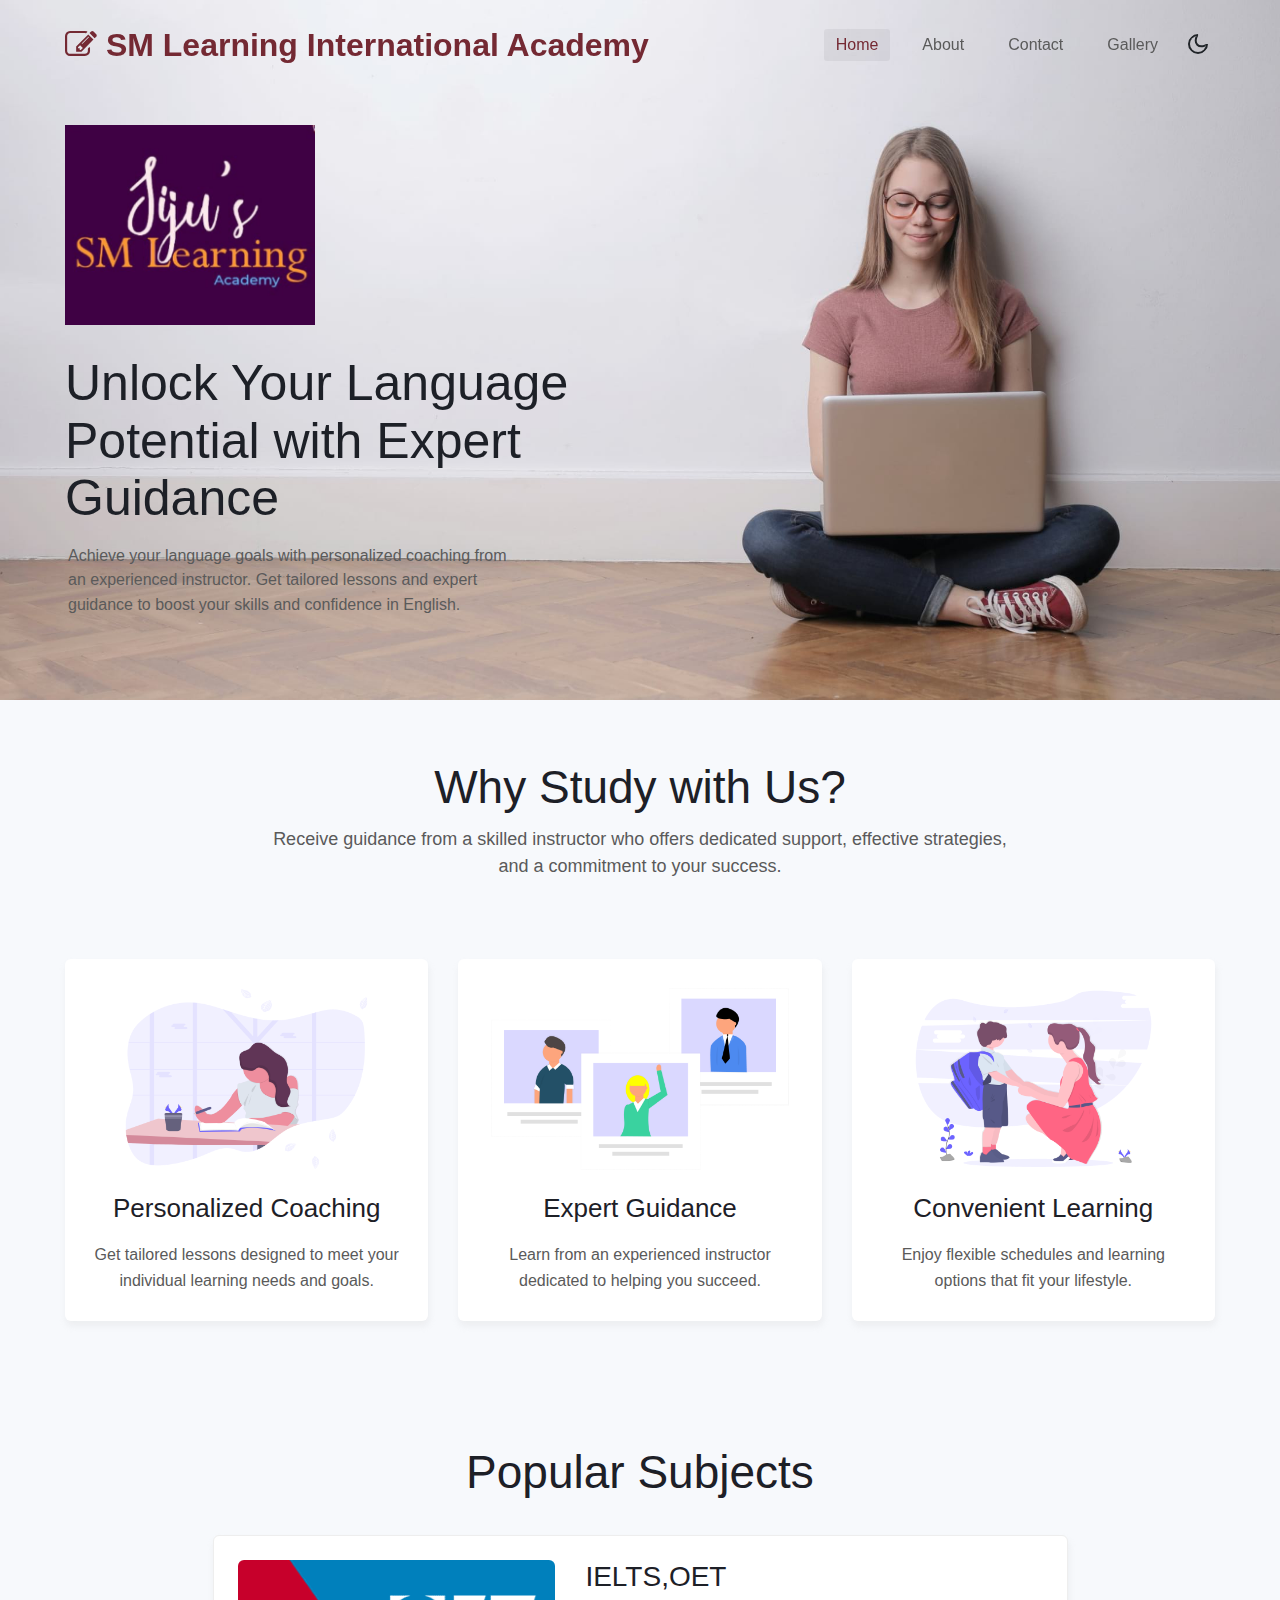
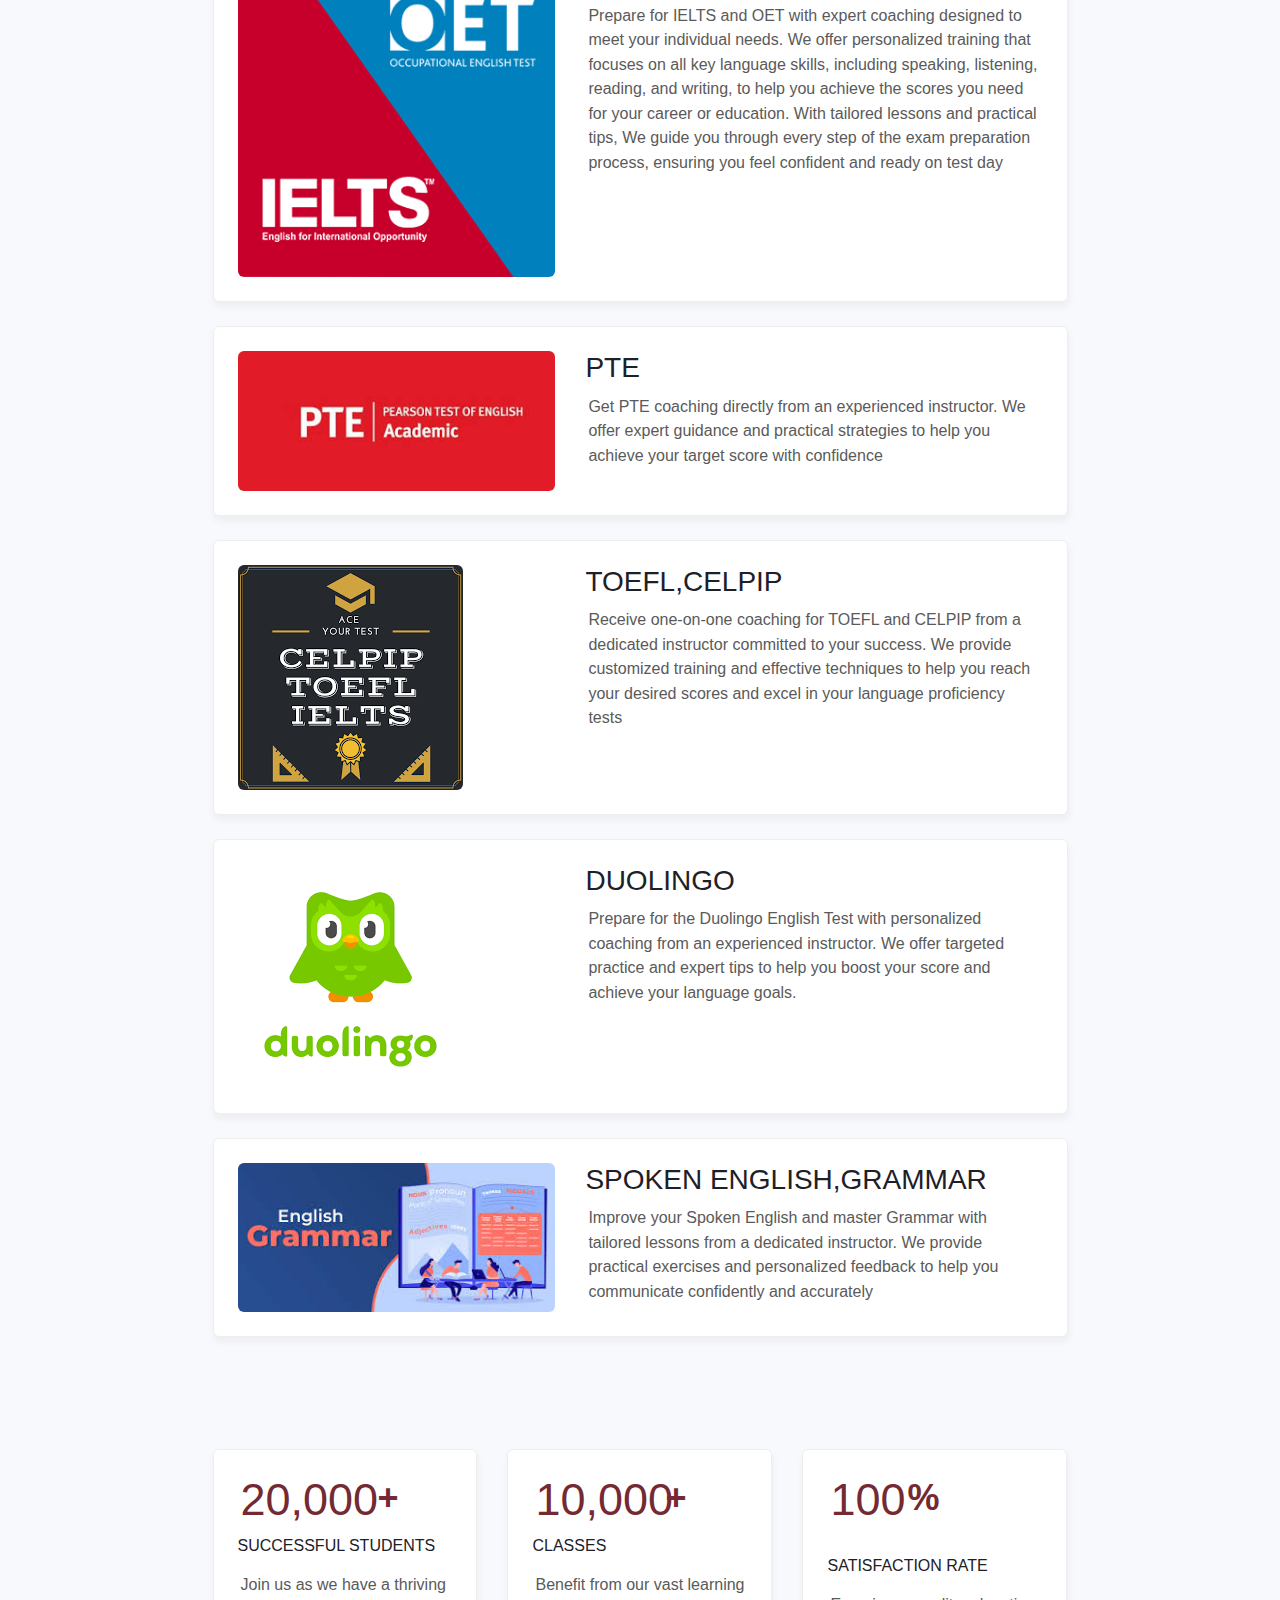
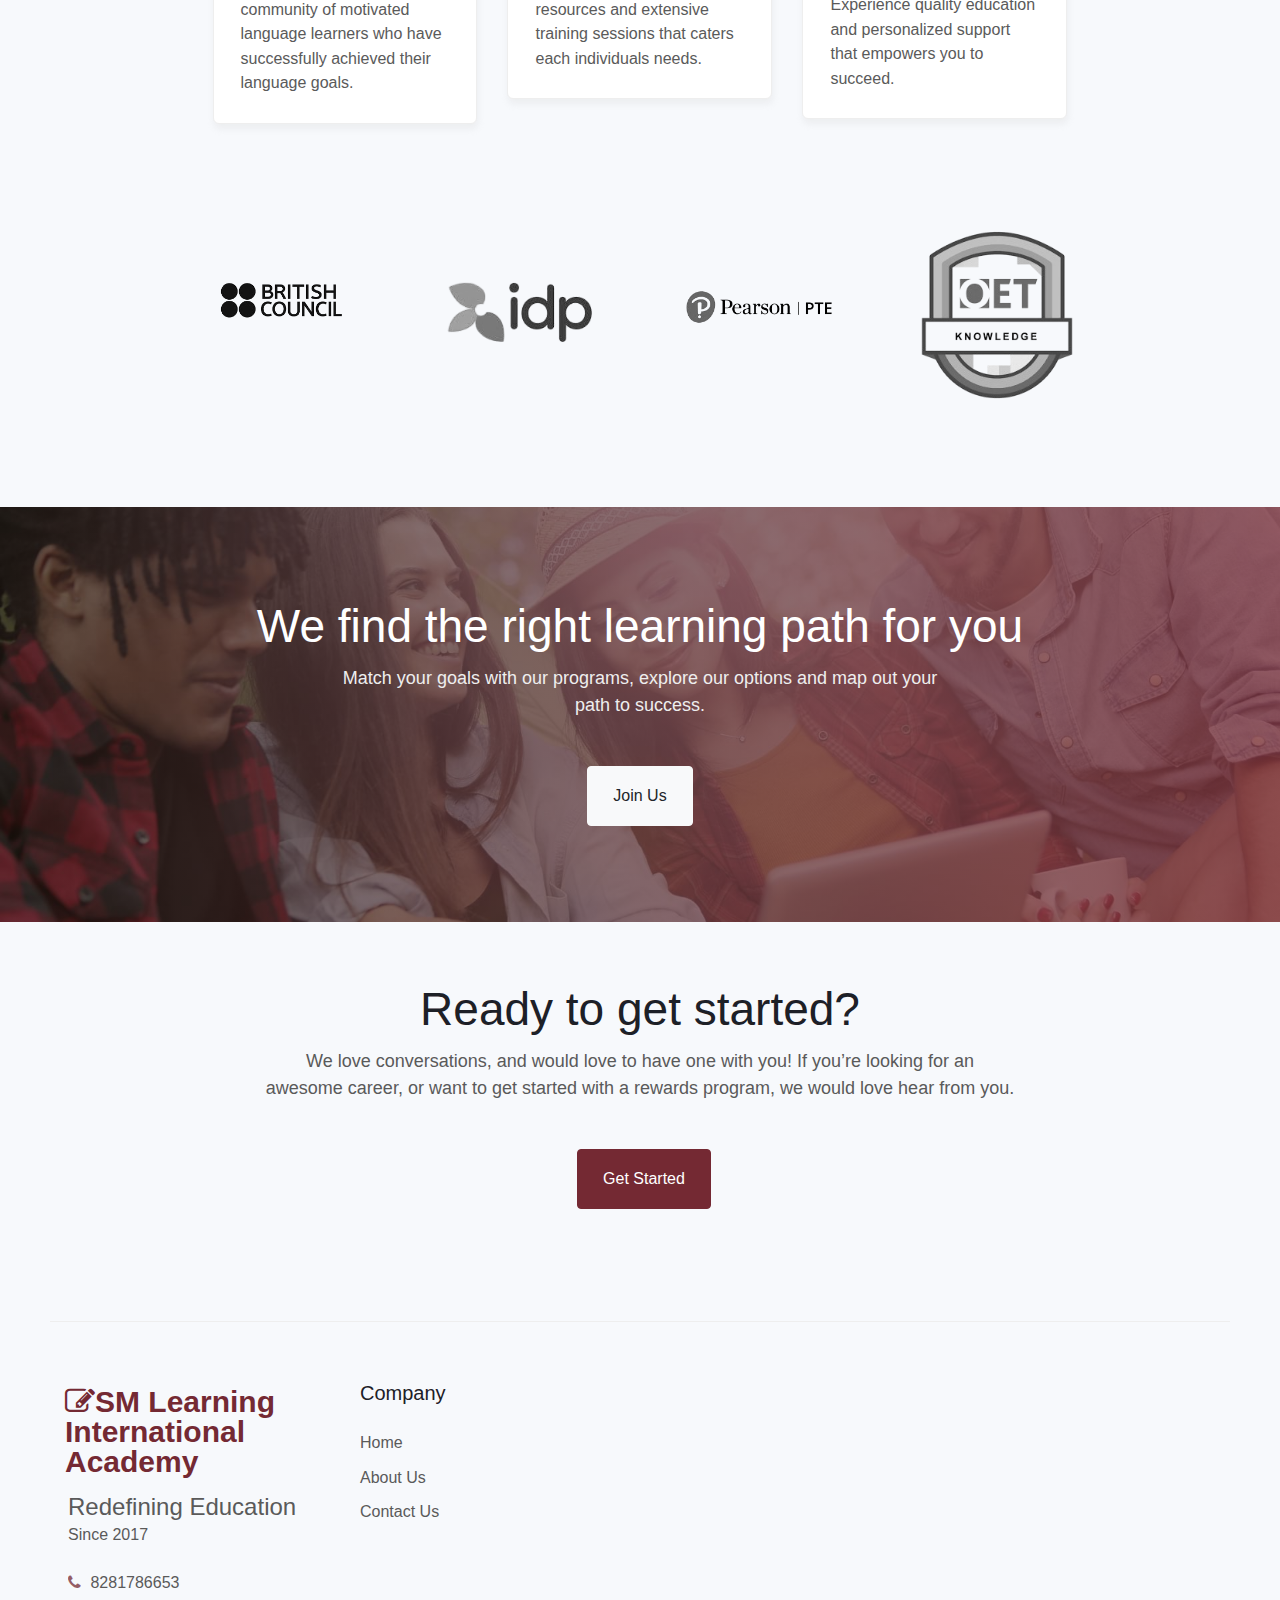
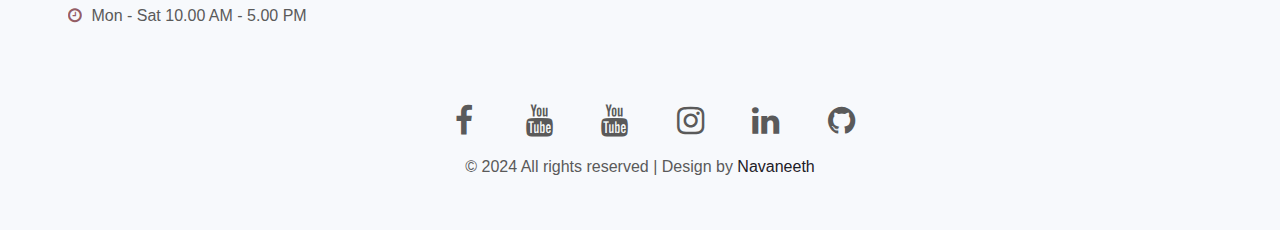
==== commit cbc9096a: "Modified" ====
--- a/index.html
+++ b/index.html
@@ -68,7 +68,6 @@
       <div class="row align-items-center">
         <div class="col-lg-6 content-left">
           <img style="width:250px;height:200px;margin-bottom: 30px;" src="assets/images/sml.jpg">
-          <img style="width:250px;height:200px;margin-bottom: 30px;margin-left:10px;" src="assets/images/isoo.png	">
           <h3>Unlock Your Language Potential with Expert Guidance
           </h3>
           <p class="mt-3 mb-lg-5 mb-4">Achieve your language goals with personalized coaching from an experienced instructor. Get tailored lessons and expert guidance to boost your skills and confidence in English.</p>
@@ -294,6 +293,10 @@
           </div>
           <div class="item">
             <img style="margin-top: 30px;" src="assets/images/logo5-removebg-preview.png" alt="company-logo" class="img-fluid">
+
+          </div>
+          <div class="item">
+            <img style="margin-top: 30px;" src="assets/images/isoo.png" alt="company-logo" class="img-fluid">
 
           </div>
         </div>
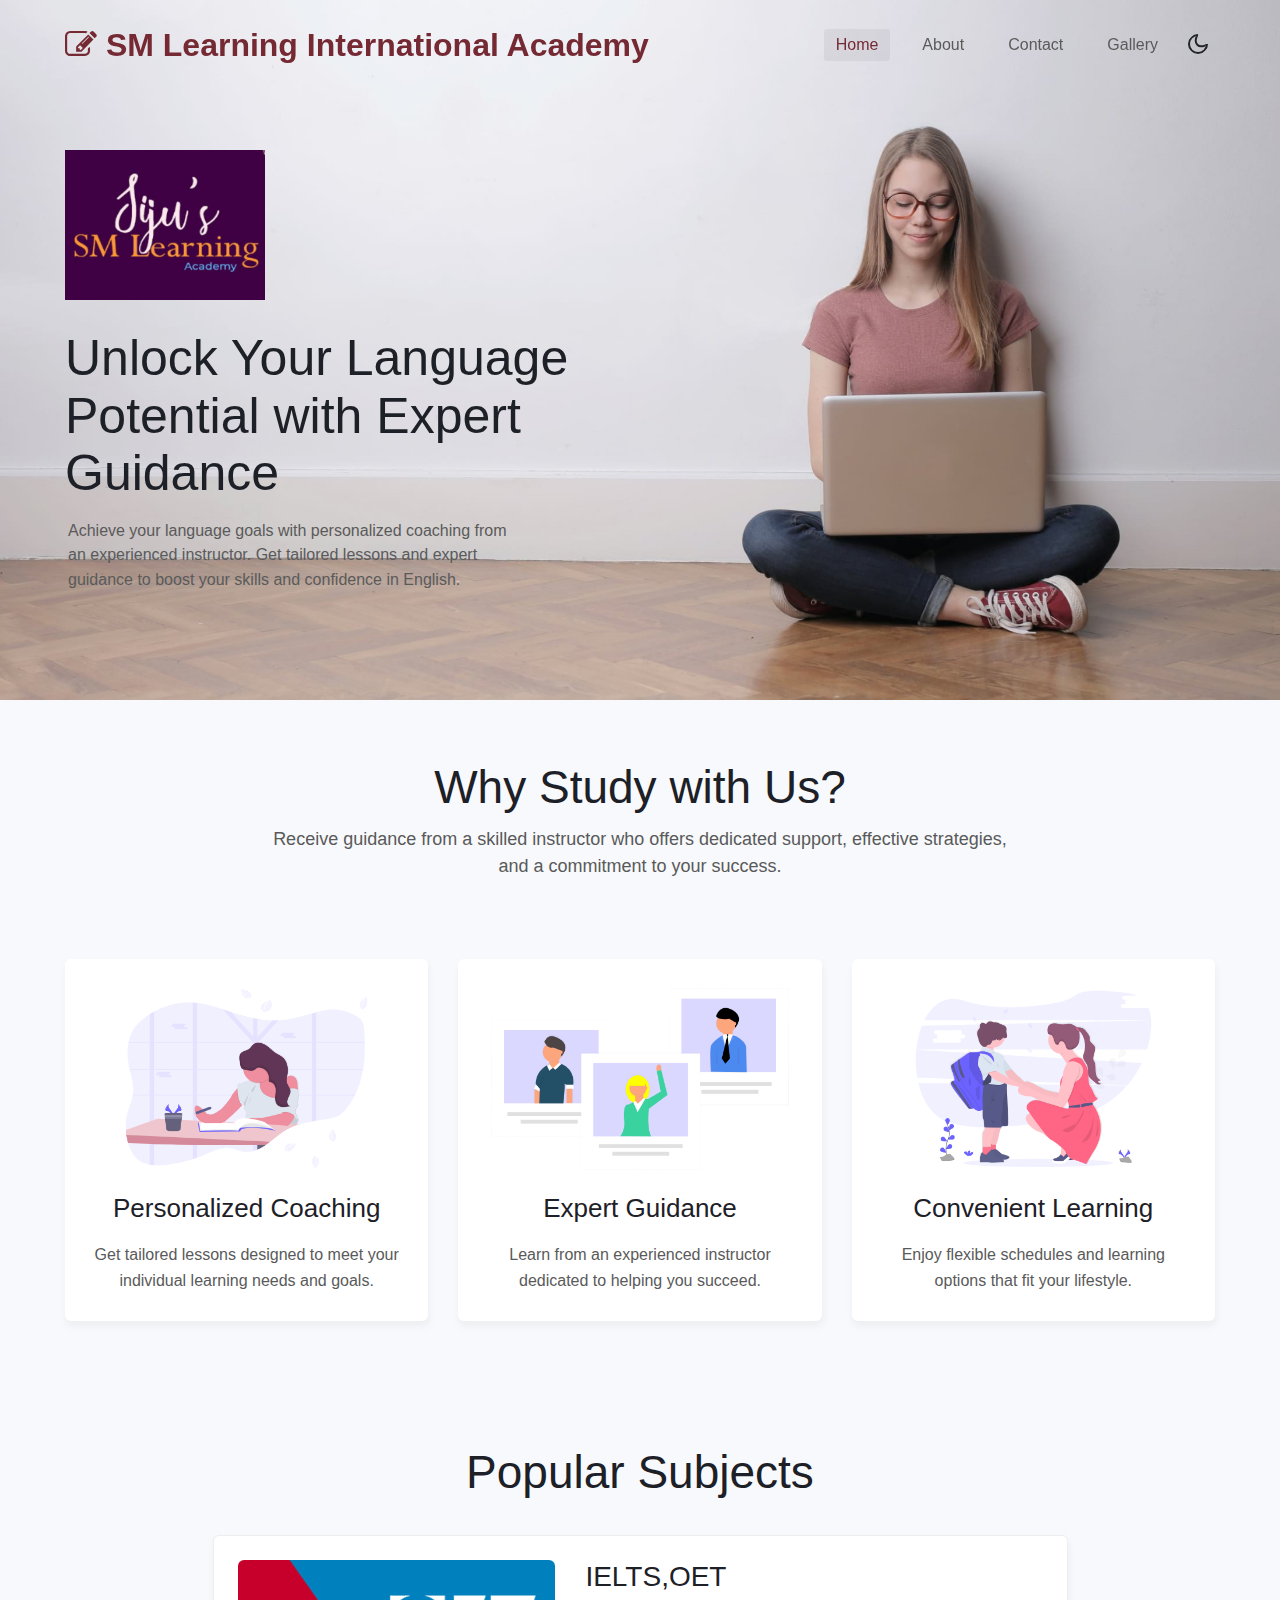
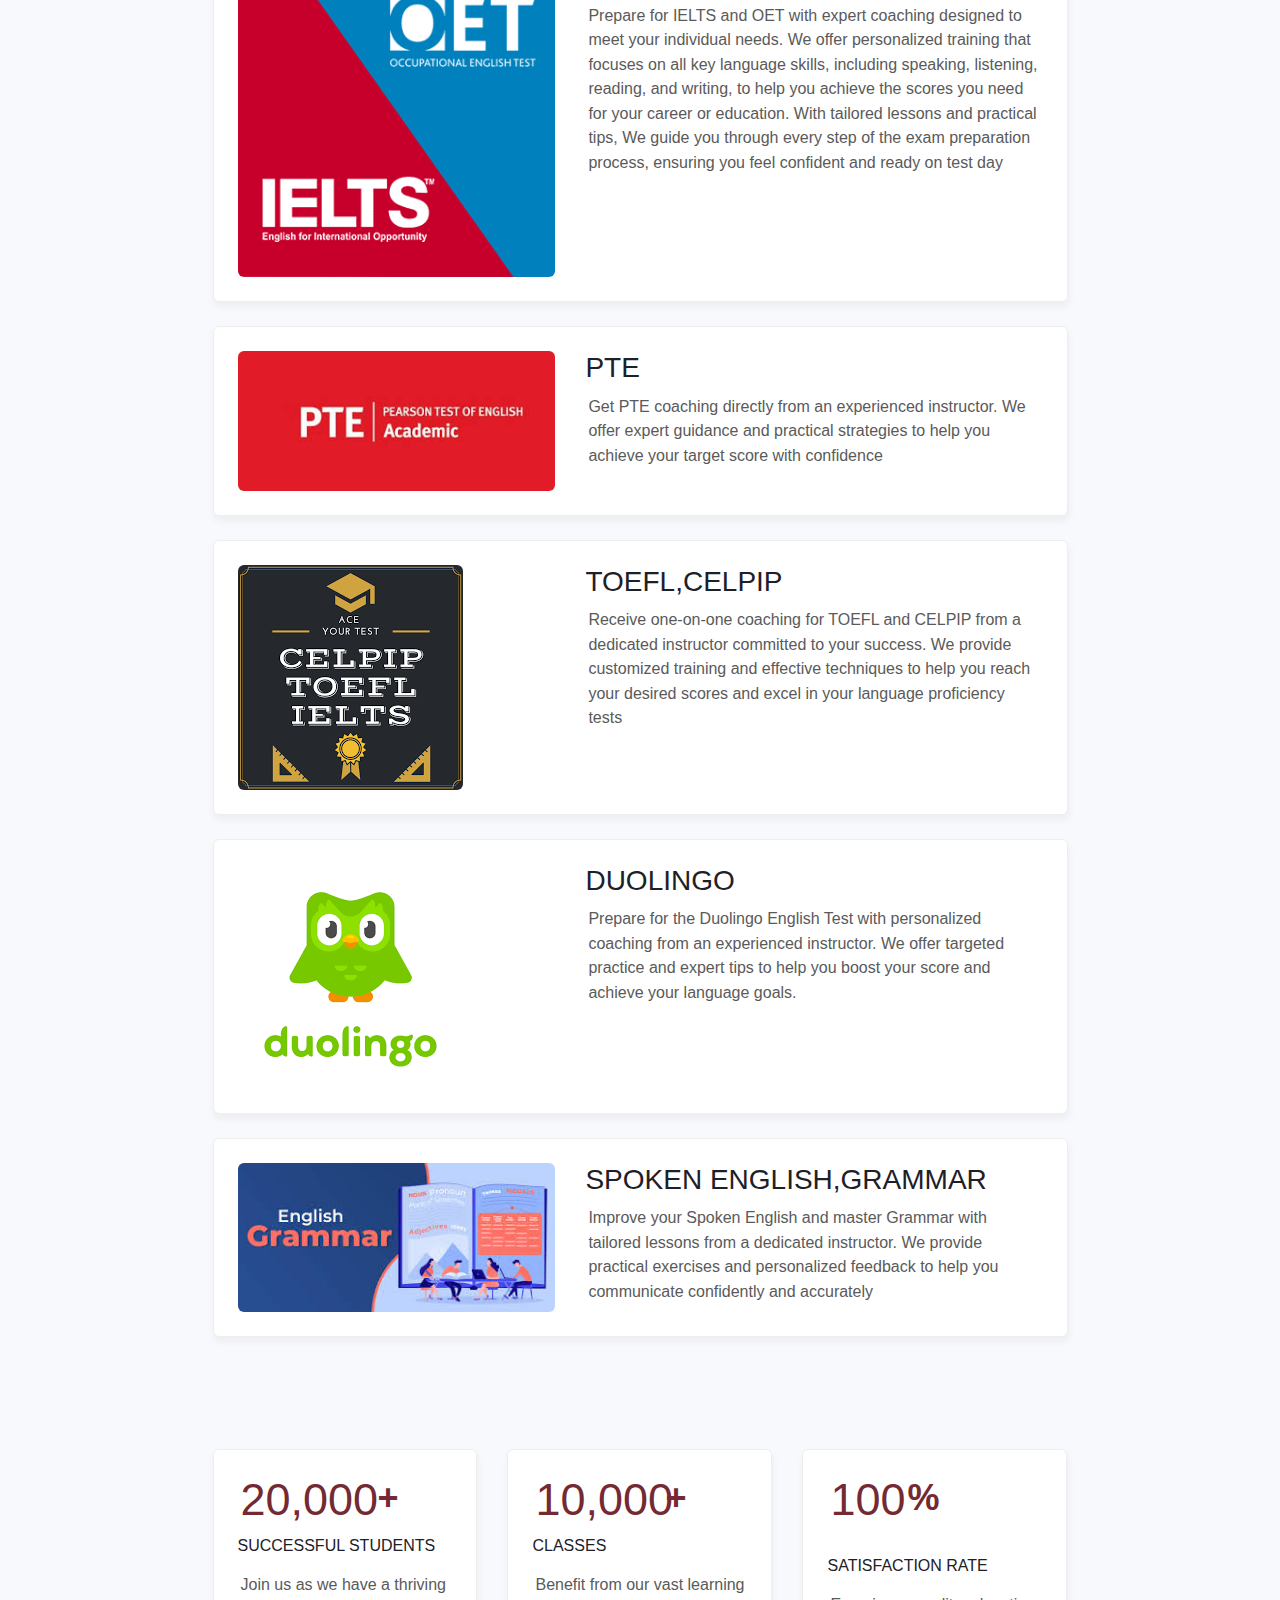
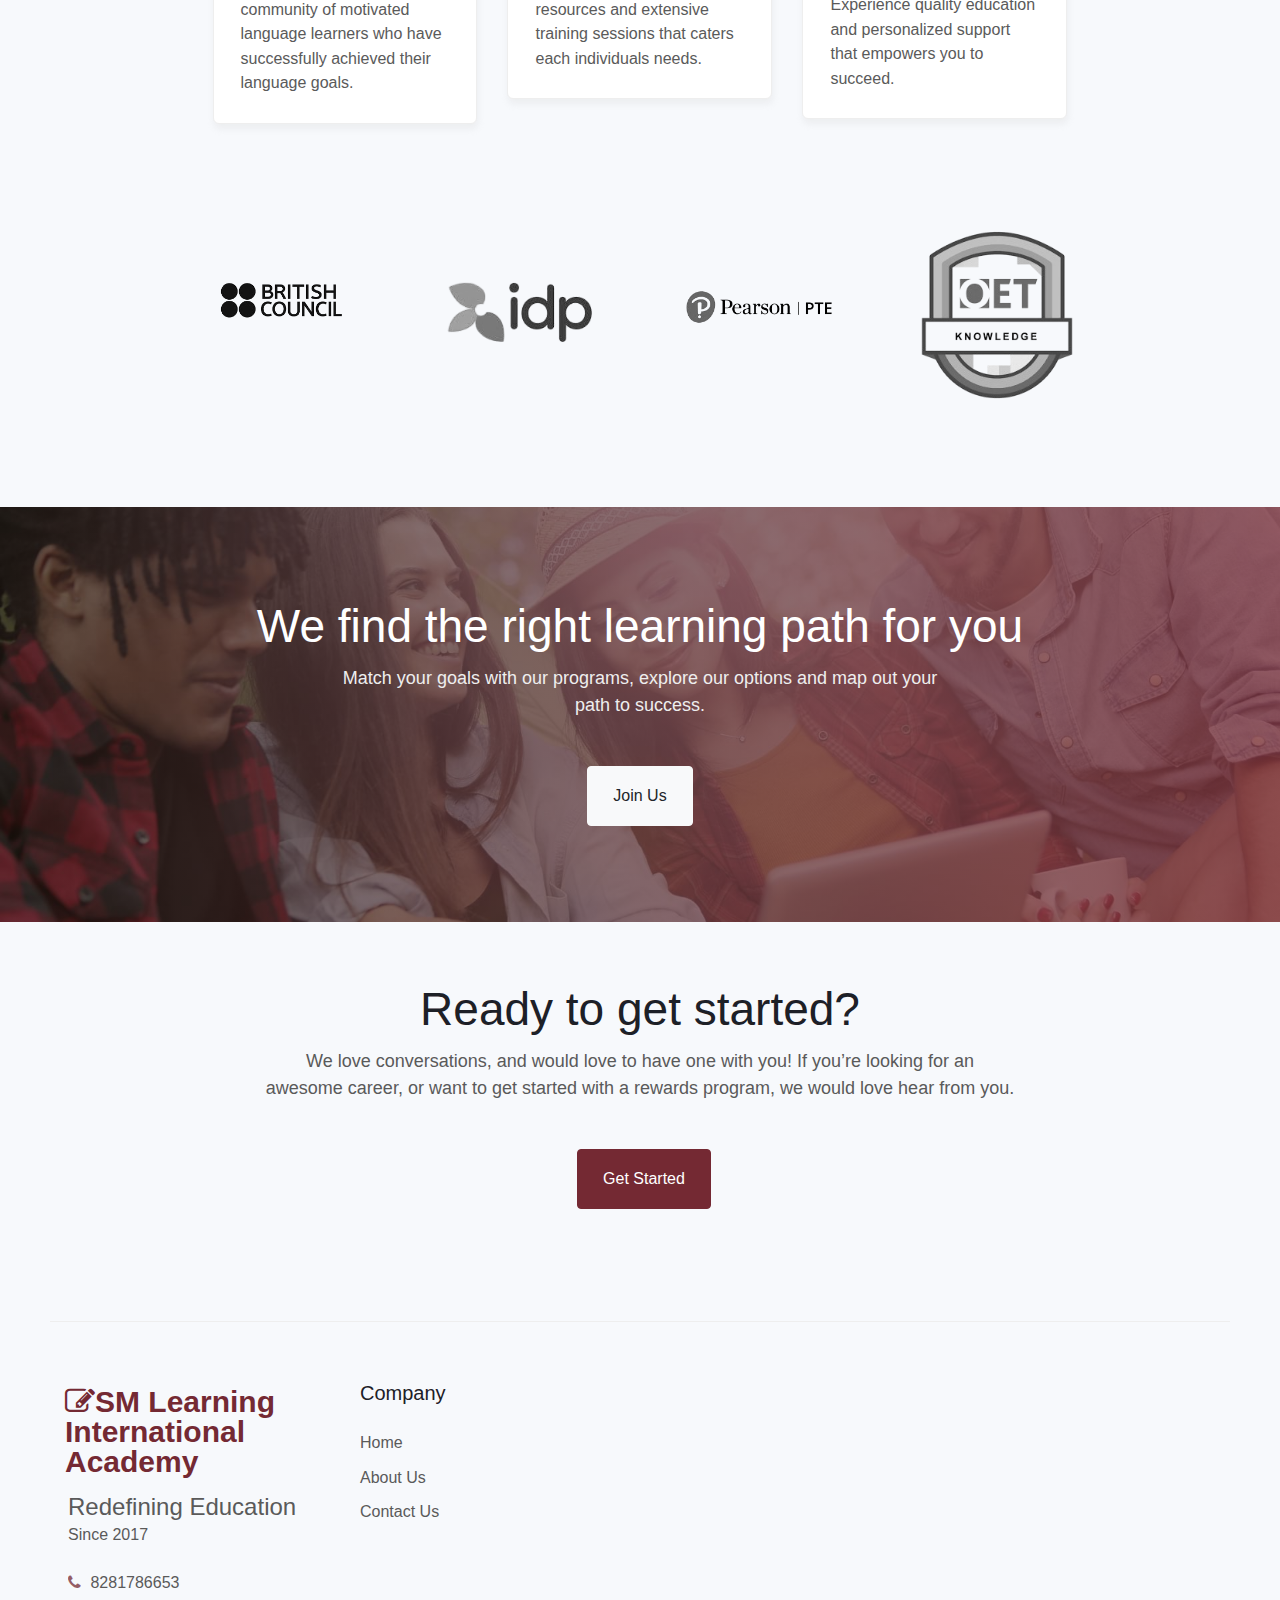
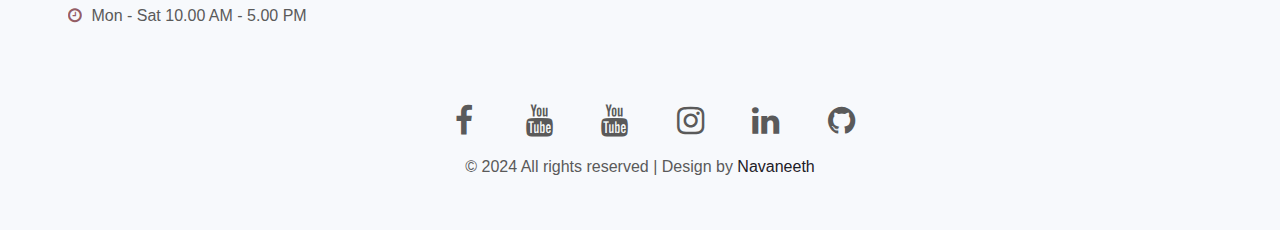
==== commit e046c768: "final commit" ====
--- a/index.html
+++ b/index.html
@@ -67,7 +67,7 @@
     <div class="container">
       <div class="row align-items-center">
         <div class="col-lg-6 content-left">
-          <img style="width:250px;height:200px;margin-bottom: 30px;" src="assets/images/sml.jpg">
+          <img style="width:200px;height:150px;margin-bottom: 30px;" src="assets/images/sml.jpg">
           <h3>Unlock Your Language Potential with Expert Guidance
           </h3>
           <p class="mt-3 mb-lg-5 mb-4">Achieve your language goals with personalized coaching from an experienced instructor. Get tailored lessons and expert guidance to boost your skills and confidence in English.</p>
--- a/assets/css/style-starter.css
+++ b/assets/css/style-starter.css
@@ -9786,7 +9786,7 @@
 
 @media (max-width: 667px) {
   .header-section h3 {
-    font-size: 32px;
+    font-size: 25px;
     line-height: 42px; }
   .header-section h2 {
     font-size: 36px;
@@ -10188,7 +10188,10 @@
   .w3l-header .navbar-expand-lg .navbar-nav.nav_btn a {
     font-size: 14px;
     padding: 0px; } }
-
+.blabla{
+  width:700px;
+  height: 400px;
+}
 @media only screen and (max-width: 991px) {
   .w3l-header .popup {
     display: none; }
@@ -10271,7 +10274,20 @@
     font-size: 20px;
     line-height: 1.2em;
     color: #fff;
-    line-height: 34px; }
+    line-height: 34px;
+    margin-top: 1rem;
+  
+  }
+  .blabla{
+        width: 300px;
+    height: 199px;
+    left: -2rem;
+    position: relative;
+
+  }
+  .w3l-footer .w3l-footer-16-main p a{
+    font-size: 2rem;
+  }
   .w3l-header .navbar-toggler {
     padding: 0rem 0rem !important; } }
 
@@ -10951,7 +10967,15 @@
     flex-basis: 100%;
     margin-top: 15px;
     border-top-left-radius: 4px;
-    border-bottom-left-radius: 4px; } }
+    border-bottom-left-radius: 4px; } 
+  .w3l-header .navbar .navbar-brand {
+    font-size: 19px;
+  }
+  body .gg-moon {
+
+    top: -4rem;
+  }
+  }
 
 .w3l-footer a.footer-brand-logo {
   color: var(--primary-color);
@@ -11068,7 +11092,7 @@
   opacity: 1;
   transition: 0.3s ease; }
 
-.w3l-footer #movetop span.fa {
+.movetop span.fa {
   line-height: 45px;
   color: #fff;
   font-size: 22px; }
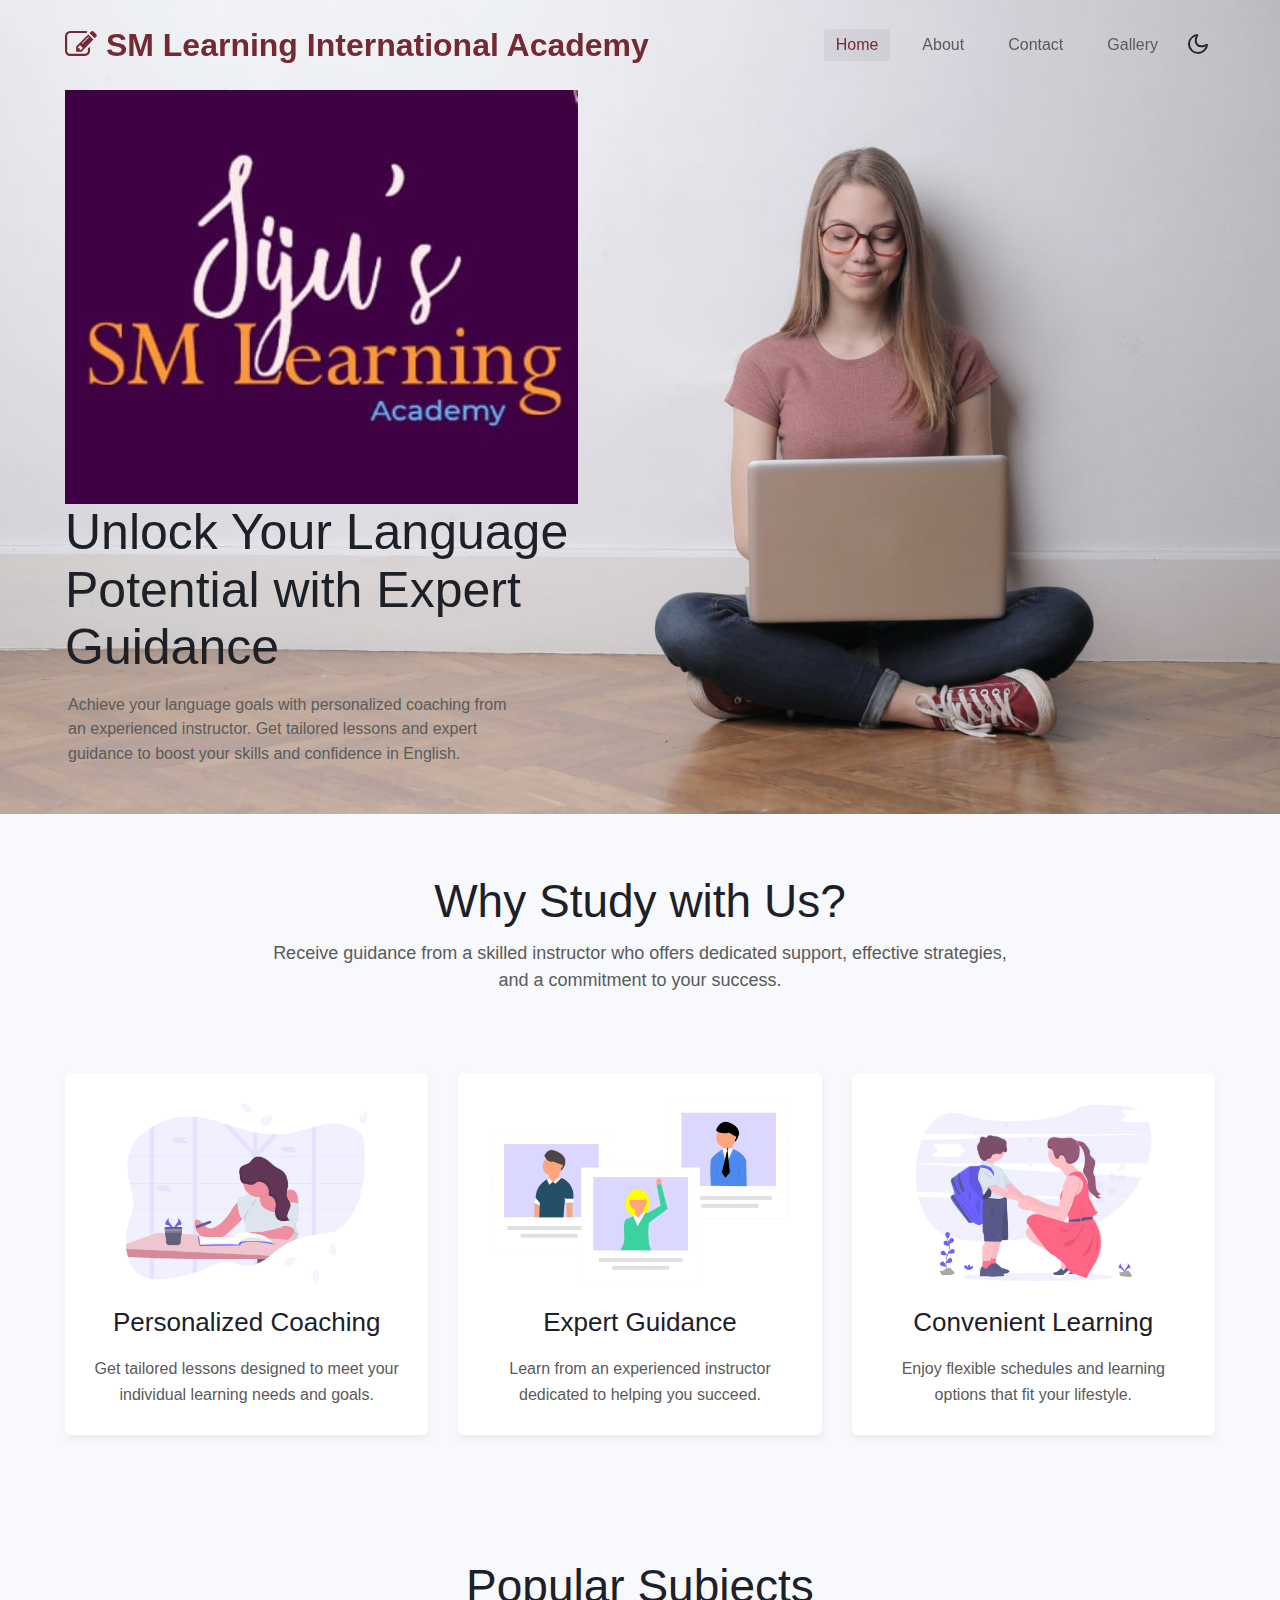
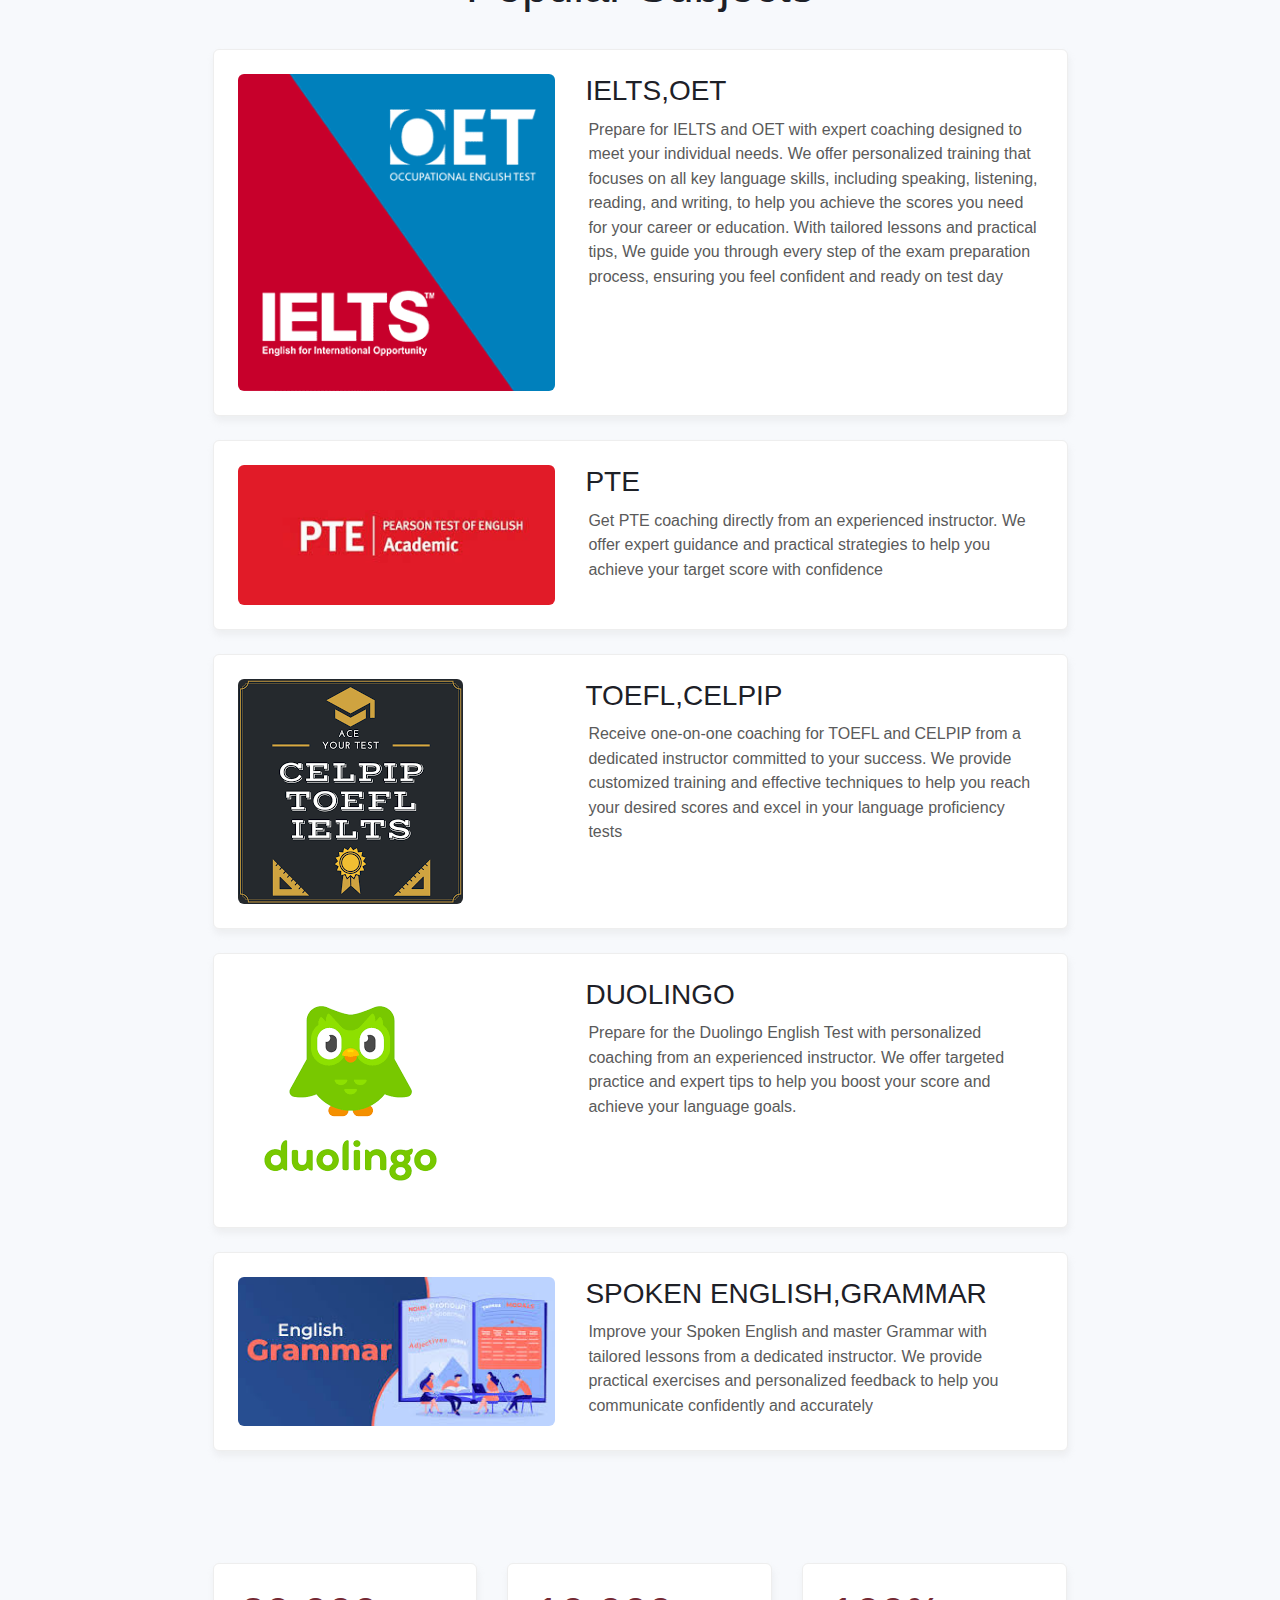
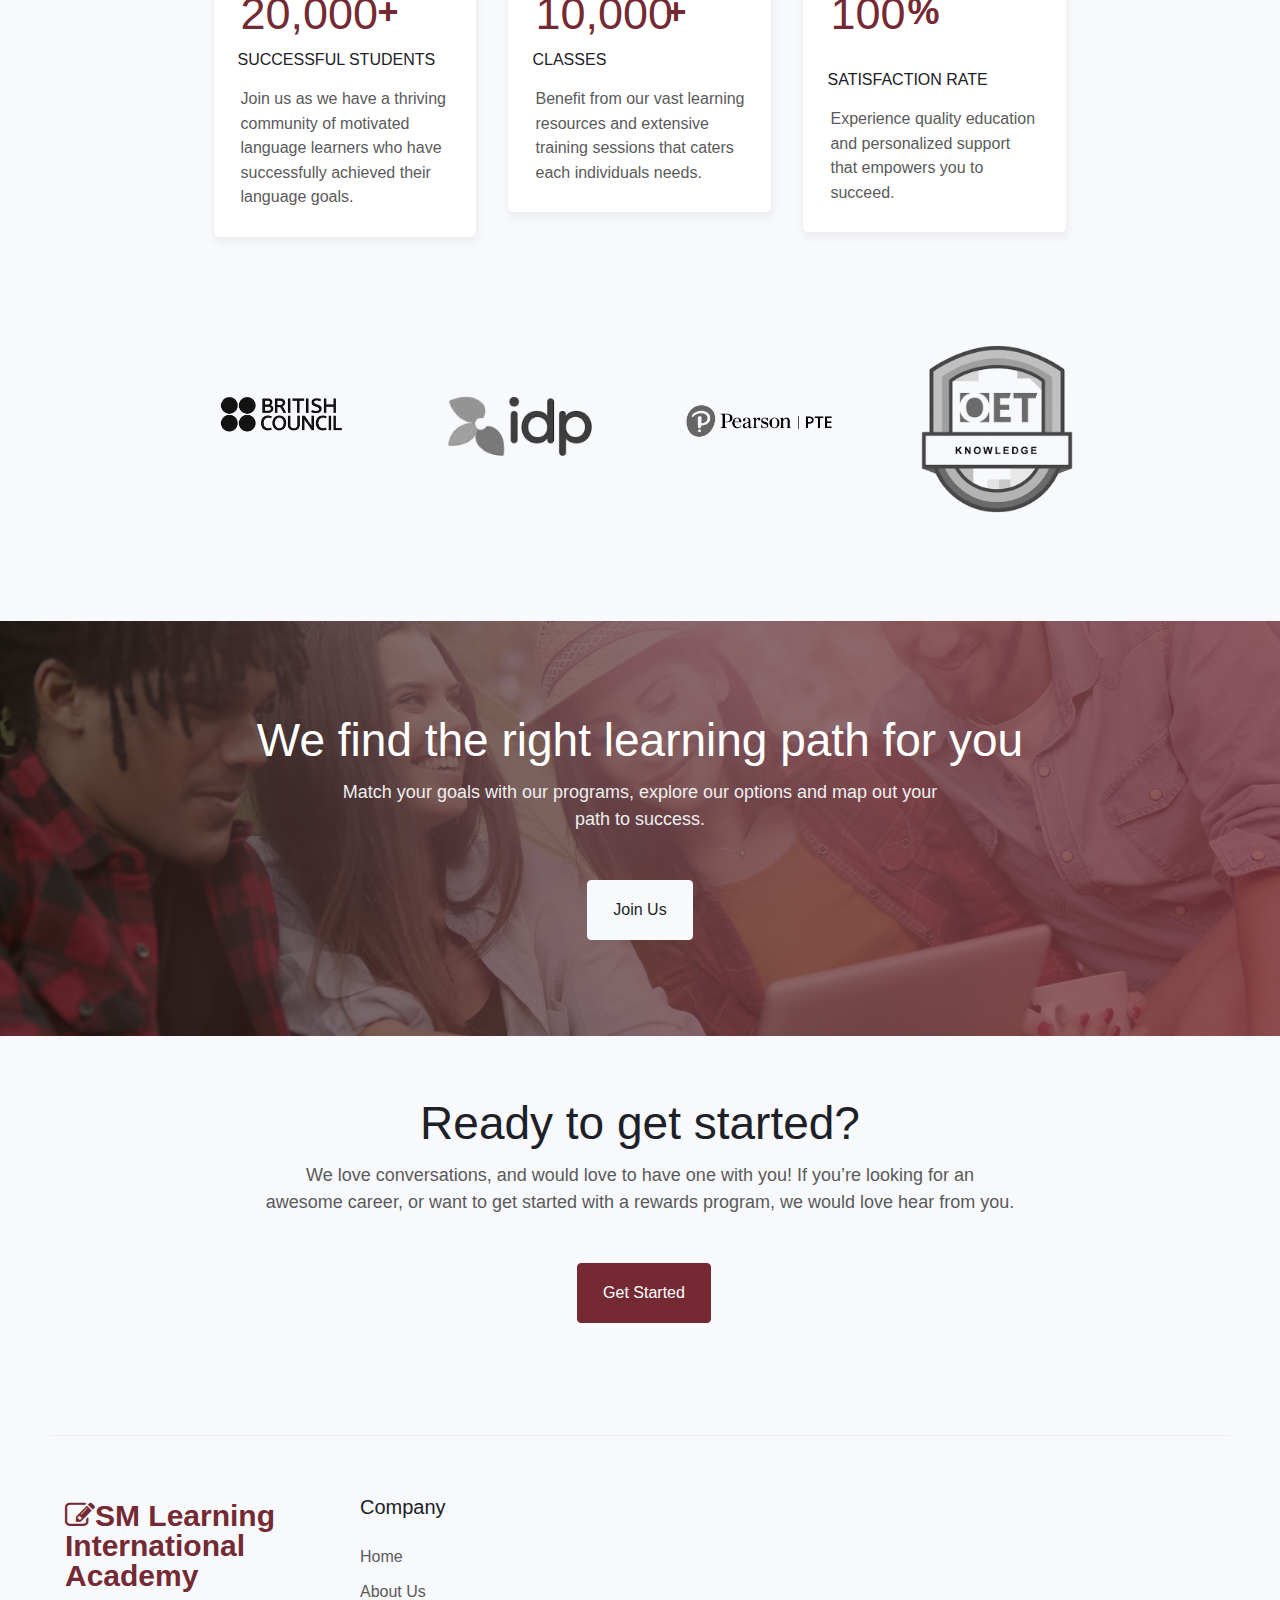
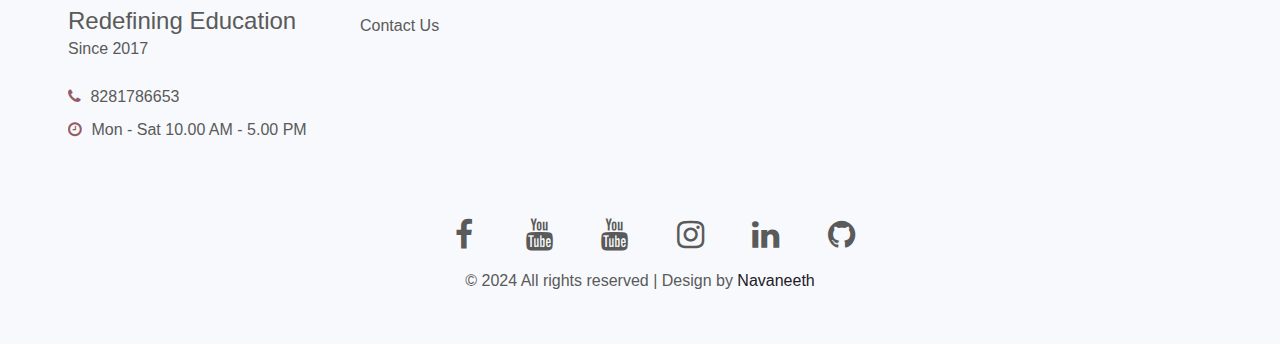
==== commit 269f607a: "Update index.html" ====
--- a/index.html
+++ b/index.html
@@ -67,7 +67,7 @@
     <div class="container">
       <div class="row align-items-center">
         <div class="col-lg-6 content-left">
-          <img style="width:200px;height:150px;margin-bottom: 30px;" src="assets/images/sml.jpg">
+          <img class="logoimg"  src="assets/images/sml.jpg">
           <h3>Unlock Your Language Potential with Expert Guidance
           </h3>
           <p class="mt-3 mb-lg-5 mb-4">Achieve your language goals with personalized coaching from an experienced instructor. Get tailored lessons and expert guidance to boost your skills and confidence in English.</p>
